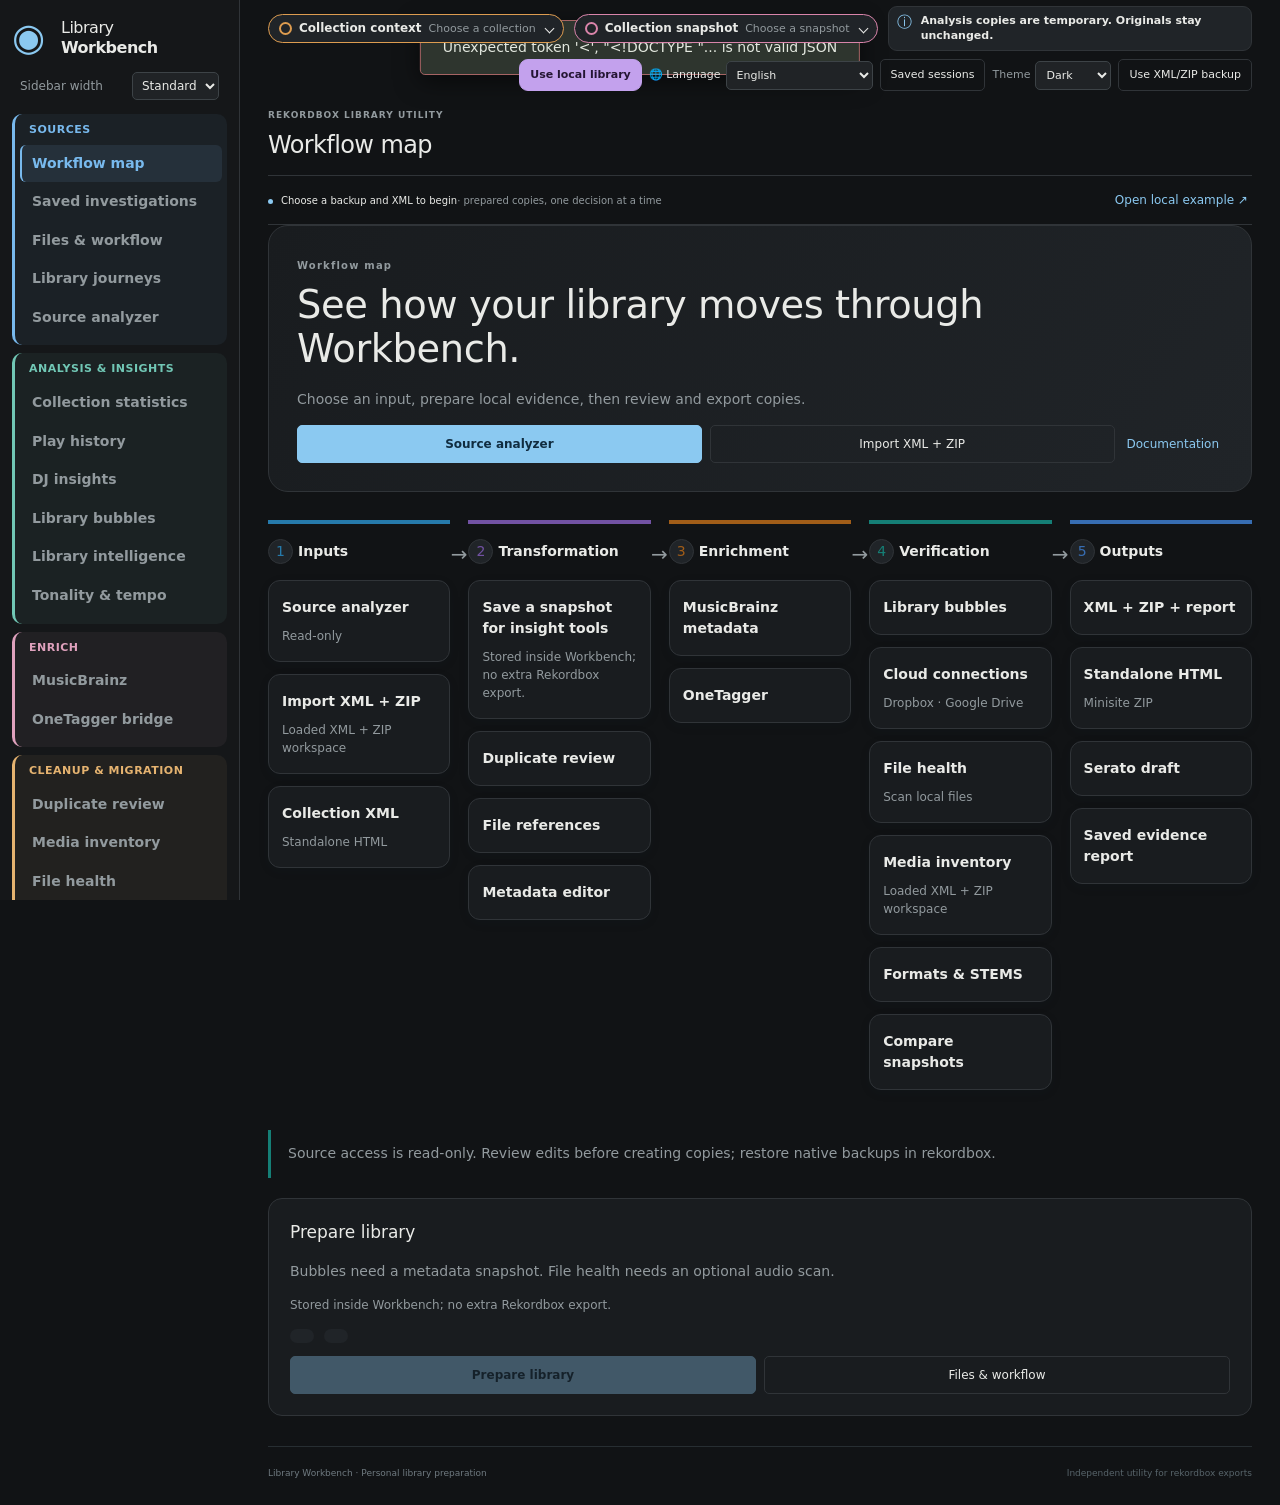
==== static/index.html @ 3f7ec79e "Show measured Dropbox and Google Drive activity in the progress dialog" ====
<!DOCTYPE html>

<html lang="en">
<head>
<meta charset="utf-8"/>
<link rel="stylesheet" href="/static/review-workspace.css"/><meta content="width=device-width,initial-scale=1" name="viewport"/>
<title>Library Workbench · rekordbox preparation</title>
<link href="/static/style.css" rel="stylesheet"/>
<link href="/static/guidance.css" rel="stylesheet"/>
<link href="/static/lab.css" rel="stylesheet"/>
<link href="/static/readability.css" rel="stylesheet"/>
<link href="/static/insights.css" rel="stylesheet"/><link href="/static/track-details.css" rel="stylesheet"/>
<script src="/api/i18n.js"></script><script src="/static/i18n.js"></script><link href="/static/i18n.css" rel="stylesheet"/><link href="/static/workflow-map.css" rel="stylesheet"/><link href="/static/workspace-layout.css" rel="stylesheet"/><link href="/static/review-readability.css" rel="stylesheet"/><link href="/static/journeys.css" rel="stylesheet"/><link href="/static/sharing.css" rel="stylesheet"/><link href="/static/feature-entry.css" rel="stylesheet"/><link href="/static/navigation-colours.css" rel="stylesheet"/><link rel="stylesheet" href="/static/collection-views.css"/><link href="/static/language-layout.css" rel="stylesheet"/><link href="/static/header-information.css" rel="stylesheet"/><link href="/static/result-sorting.css" rel="stylesheet"/><link rel="stylesheet" href="/static/audio-paths.css"/><link href="/static/bubble-navigation.css" rel="stylesheet"/><link href="/static/cloud-file-health.css" rel="stylesheet"/><link href="/static/cloud-analysis.css" rel="stylesheet"/><link href="/static/display-preferences.css" rel="stylesheet"/><link href="/static/collection-navigation.css" rel="stylesheet"/><link href="/static/dropbox.css" rel="stylesheet"/><link href="/static/cloud-setup.css" rel="stylesheet"/><link href="/static/media-inventory.css" rel="stylesheet"/><link href="/static/inline-rating.css" rel="stylesheet"/>
</head>
<body>
<aside class="sidebar">
<a class="brand" href="/"><span class="brand-mark">◉</span><span>Library<br/><strong>Workbench</strong></span></a>
<label class="sidebar-size"><span data-i18n="Sidebar width">Sidebar width</span><select id="sidebar-size" aria-label="Sidebar width" data-i18n-aria="Sidebar width"><option value="compact" data-i18n="Compact">Compact</option><option value="standard" data-i18n="Standard" selected>Standard</option><option value="wide" data-i18n="Wide">Wide</option></select></label>
<nav aria-label="Workspace navigation" data-i18n-aria="Workspace navigation">
<section class="nav-group" data-nav-section="sources"><h2 class="nav-group-title" data-i18n="Sources">Sources</h2>
<button class="nav active" aria-current="page" data-view="start" data-i18n="Workflow map">Workflow map</button><button class="nav" data-view="investigations" data-i18n="Saved investigations">Saved investigations</button>
<button class="nav" data-view="files"><span data-i18n="Files &amp; workflow"> Files &amp; workflow</span></button>
<button class="nav" data-view="journeys" data-i18n="Library journeys">Library journeys</button>
<button class="nav" data-view="analyzer"><span data-i18n="Source analyzer"> Source analyzer</span></button>
</section>
<section class="nav-group" data-nav-section="insights"><h2 class="nav-group-title" data-i18n="Analysis &amp; insights">Analysis &amp; insights</h2>
<button class="nav" data-view="statistics"><span data-i18n="Collection statistics"> Collection statistics</span></button>
<button class="nav" data-view="history"><span data-i18n="Play history"> Play history</span></button>
<button class="nav" data-view="insights"><span data-i18n="DJ insights"> DJ insights</span></button>
<button class="nav" data-view="bubbles"><span data-i18n="Library bubbles"> Library bubbles</span></button>
<button class="nav" data-view="intelligence"><span data-i18n="Library intelligence">Library intelligence</span></button>
<button class="nav" data-view="tonality"><span data-i18n="Tonality &amp; tempo"> Tonality &amp; tempo</span></button>
</section>
<section class="nav-group" data-nav-section="enrich"><h2 class="nav-group-title" data-i18n="Enrich">Enrich</h2><button class="nav" data-view="musicbrainz" data-i18n="MusicBrainz">MusicBrainz</button><button class="nav" data-view="onetagger" data-i18n="OneTagger bridge">OneTagger bridge</button></section>
<section class="nav-group" data-nav-section="cleanup"><h2 class="nav-group-title" data-i18n="Cleanup &amp; migration">Cleanup &amp; migration</h2>
<button class="nav" data-view="review"><span data-i18n="Duplicate review"> Duplicate review</span></button>
<button class="nav" data-view="inventory"><span data-i18n="Media inventory"> Media inventory</span></button>
<button class="nav" data-view="file-health"><span data-i18n="File health">File health</span></button>
<button class="nav" data-view="reference"><span data-i18n="File references"> File references</span></button>
<button class="nav" data-view="storage"><span data-i18n="Cloud &amp; storage"> Cloud &amp; storage</span></button>
<button class="nav" data-view="cloud-connect" data-i18n="Cloud connections">Cloud connections</button>
<button class="nav" data-view="google-drive" data-i18n="Google Drive connector">Google Drive connector</button>
<button class="nav" data-view="dropbox" data-i18n="Dropbox connector">Dropbox connector</button>
<button class="nav" data-view="lab"><span data-i18n="Library lab"> Library lab</span></button>
</section>
<section class="nav-group" data-nav-section="exports"><h2 class="nav-group-title" data-i18n="Exports &amp; help">Exports &amp; help</h2>
<button class="nav" data-view="exports"><span data-i18n="Prepare export"> Prepare export </span><b id="nav-staged">0</b></button>
<button class="nav" data-view="quick"><span data-i18n="Share &amp; offline summary">Share &amp; offline summary</span></button>
<button class="nav" data-view="activity"><span data-i18n="Activity &amp; reports"> Activity &amp; reports</span></button>
<button class="nav" data-view="docs"><span data-i18n="Documentation"> Documentation</span></button>
</section>
</nav>
<div class="sidebar-bottom" data-i18n="{slot0} Running on this computer {slot1} {slot2}"><span class="live-dot"></span> Running on this computer<p data-i18n="Your review files stay in this local workspace.">Your review files stay in this local workspace.</p><div class="version"><span data-i18n="Version">Version</span></div></div>
</aside>
<main>
<div class="workspace-toolbar">
<div id="collection-navigation" class="collection-navigation"><details id="collection-context-toggle"><summary><span data-i18n="Collection context">Collection context</span><span id="collection-context-current" class="context-current"></span></summary><div id="collection-context-content" class="context-dock-panel"><div id="collection-context-fallback"><p data-i18n="Load a workspace or save a source snapshot.">Load a workspace or save a source snapshot.</p><button class="button secondary small" type="button" id="context-open-preparation" data-i18n="Library preparation">Library preparation</button></div></div></details><details id="collection-snapshot-toggle"><summary><span data-i18n="Collection snapshot">Collection snapshot</span><span id="collection-snapshot-current" class="context-current"></span></summary><div id="collection-snapshot-content" class="context-dock-panel"><div id="collection-snapshot-fallback"><p id="collection-snapshot-scope" class="subtle"></p><div class="lab-actions"><button class="button secondary small" type="button" id="context-open-lab" data-i18n="Library lab">Library lab</button><button class="button secondary small" type="button" id="context-prepare-snapshot" data-i18n="Prepare library">Prepare library</button></div></div></div></details></div>
<div class="header-information" id="header-information" role="note"><span class="header-information-icon" aria-hidden="true">ⓘ</span><div class="header-information-text"><span class="header-information-scope" id="header-information-scope" hidden></span><span id="session-cleanup-note" data-i18n="Analysis copies are temporary. Originals stay unchanged.">Analysis copies are temporary. Originals stay unchanged.</span><span id="header-information-context" hidden></span></div><details id="header-information-details" hidden><summary data-i18n-aria="ⓘ Details" data-i18n-title="ⓘ Details" aria-label="ⓘ Details" title="ⓘ Details"><span aria-hidden="true">⋯</span></summary><div id="header-information-expanded"></div></details></div>
<div class="header-actions"><button class="button local-library-action" data-view="analyzer" data-i18n="Use local library">Use local library</button><label class="language-control"><span data-i18n="🌐 Language">🌐 Language </span><select aria-label="Interface language" data-i18n-aria="Interface language" data-i18n-title="Interface language; metadata and paths remain unchanged" id="language" title="Interface language; metadata and paths remain unchanged"><option value="en">English</option><option value="de">Deutsch</option><option value="fr">Français</option><option value="it">Italiano</option><option value="es">Español</option><option value="el">Ελληνικά</option><option value="pl">Polski</option><option value="cs">Čeština</option><option value="ru">Русский</option><option value="ja" lang="ja">日本語</option><option value="ar" lang="ar" dir="rtl">العربية</option><option value="pt-PT" lang="pt-PT">Português (Portugal)</option><option value="pt-BR" lang="pt-BR">Português (Brasil)</option></select></label><button class="button secondary" data-i18n="Saved sessions" id="open-sessions">Saved sessions</button><label class="theme-control"><span data-i18n="Theme">Theme </span><select aria-label="Theme" data-i18n-aria="Theme" id="theme"><option data-i18n="Dark" value="dark">Dark</option><option data-i18n="Light" value="light">Light</option><option data-i18n="System" value="system">System</option></select></label><span class="local-badge" data-i18n="◉ LOCAL WORKSPACE">◉ LOCAL WORKSPACE</span><button class="button secondary" data-i18n="Use XML/ZIP backup" data-open-import="" id="open-import">Use XML/ZIP backup</button></div>
</div>
<header class="topbar"><div class="header-title"><span class="eyebrow" data-i18n="REKORDBOX LIBRARY UTILITY">REKORDBOX LIBRARY UTILITY</span><h1 id="page-title"><span data-i18n="Workflow map">Workflow map</span></h1></div></header>
<aside id="pilot-background" class="background-status" hidden><span id="pilot-background-text" role="status" aria-live="polite"></span><button class="button secondary small" id="pilot-background-open" data-i18n="View results">View results</button><button class="text-button" id="pilot-background-dismiss" data-i18n="Dismiss">Dismiss</button></aside><div id="collection-context"></div>
<div class="dataset-bar"><div><span class="status-light"></span><strong id="dataset-name"><span data-i18n="Choose a backup and XML to begin">Choose a backup and XML to begin</span></strong><span id="dataset-check"><span data-i18n="· prepared copies, one decision at a time"> · prepared copies, one decision at a time</span></span></div><button class="text-button" data-i18n="Open local example ↗" id="load-example">Open local example ↗</button></div>
<section class="view" id="view-start"><div class="workflow-hero"><span class="eyebrow" data-i18n="Workflow map">Workflow map</span><h2  data-i18n="See how your library moves through Workbench.">See how your library moves through Workbench.</h2><p  data-i18n="Choose an input, prepare local evidence, then review and export copies.">Choose an input, prepare local evidence, then review and export copies.</p><div class="action-row"><button type="button" class="button" data-view="analyzer" data-i18n="Source analyzer">Source analyzer</button><button type="button" class="button secondary" data-open-import="" data-i18n="Import XML + ZIP">Import XML + ZIP</button><button type="button" class="text-button" data-help-doc="workflows" data-i18n="Documentation">Documentation</button></div></div><div class="workflow-map" role="group" data-i18n-aria="Workflow map" aria-label="Workflow map"><section class="workflow-column"><h3><span aria-hidden="true">1</span><b  data-i18n="Inputs">Inputs</b></h3><button type="button" class="workflow-node" data-view="analyzer"><strong  data-i18n="Source analyzer">Source analyzer</strong><small  data-i18n="Read-only">Read-only</small></button><button type="button" class="workflow-node" data-open-import=""><strong  data-i18n="Import XML + ZIP">Import XML + ZIP</strong><small  data-i18n="Loaded XML + ZIP workspace">Loaded XML + ZIP workspace</small></button><button type="button" class="workflow-node" data-view="quick"><strong  data-i18n="Collection XML">Collection XML</strong><small  data-i18n="Standalone HTML">Standalone HTML</small></button></section><section class="workflow-column"><h3><span aria-hidden="true">2</span><b  data-i18n="Transformation">Transformation</b></h3><button type="button" class="workflow-node" data-open-preparation=""><strong  data-i18n="Save a snapshot for insight tools">Save a snapshot for insight tools</strong><small  data-i18n="Stored inside Workbench; no extra Rekordbox export.">Stored inside Workbench; no extra Rekordbox export.</small></button><button type="button" class="workflow-node" data-view="review"><strong  data-i18n="Duplicate review">Duplicate review</strong></button><button type="button" class="workflow-node" data-view="reference"><strong  data-i18n="File references">File references</strong></button><button type="button" class="workflow-node" data-open-lab="editor"><strong  data-i18n="Metadata editor">Metadata editor</strong></button></section><section class="workflow-column"><h3><span aria-hidden="true">3</span><b  data-i18n="Enrichment">Enrichment</b></h3><button type="button" class="workflow-node" data-view="musicbrainz"><strong  data-i18n="MusicBrainz metadata">MusicBrainz metadata</strong></button><button type="button" class="workflow-node" data-view="onetagger"><strong  data-i18n="OneTagger">OneTagger</strong></button></section><section class="workflow-column"><h3><span aria-hidden="true">4</span><b  data-i18n="Verification">Verification</b></h3><button type="button" class="workflow-node" data-view="bubbles"><strong  data-i18n="Library bubbles">Library bubbles</strong></button><button type="button" class="workflow-node" data-view="cloud-connect"><strong data-i18n="Cloud connections">Cloud connections</strong><small>Dropbox · Google Drive</small></button><button type="button" class="workflow-node" data-view="file-health"><strong  data-i18n="File health">File health</strong><small  data-i18n="Scan local files">Scan local files</small></button><button type="button" class="workflow-node" data-view="inventory"><strong  data-i18n="Media inventory">Media inventory</strong><small  data-i18n="Loaded XML + ZIP workspace">Loaded XML + ZIP workspace</small></button><button type="button" class="workflow-node" data-open-lab="formats"><strong  data-i18n="Formats &amp; STEMS">Formats &amp; STEMS</strong></button><button type="button" class="workflow-node" data-open-lab="compare"><strong  data-i18n="Compare snapshots">Compare snapshots</strong></button></section><section class="workflow-column"><h3><span aria-hidden="true">5</span><b  data-i18n="Outputs">Outputs</b></h3><button type="button" class="workflow-node" data-view="exports"><strong  data-i18n="XML + ZIP + report">XML + ZIP + report</strong></button><button type="button" class="workflow-node" data-view="quick"><strong  data-i18n="Standalone HTML">Standalone HTML</strong><small  data-i18n="Minisite ZIP">Minisite ZIP</small></button><button type="button" class="workflow-node" data-view="intelligence"><strong  data-i18n="Serato draft">Serato draft</strong></button><button type="button" class="workflow-node" data-view="lab"><strong  data-i18n="Saved evidence report">Saved evidence report</strong></button></section></div><p class="workflow-note" data-i18n="Source access is read-only. Review edits before creating copies; restore native backups in rekordbox.">Source access is read-only. Review edits before creating copies; restore native backups in rekordbox.</p><article class="preparation-card"><h3><span  data-i18n="Prepare library">Prepare library</span></h3><p class="preparation-copy" data-i18n="Bubbles need a metadata snapshot. File health needs an optional audio scan.">Bubbles need a metadata snapshot. File health needs an optional audio scan.</p><p class="subtle" data-i18n="Stored inside Workbench; no extra Rekordbox export.">Stored inside Workbench; no extra Rekordbox export.</p><strong id="preparation-source"></strong><div class="preparation-status"><span id="preparation-metadata"></span><span id="preparation-files"></span></div><div class="action-row"><button class="button" id="preparation-open" type="button" disabled data-i18n="Prepare library">Prepare library</button><button class="button secondary" data-view="files" type="button" data-i18n="Files &amp; workflow">Files &amp; workflow</button></div></article></section>
<section class="view" id="view-files" hidden="">
<p class="preparation-copy" data-i18n="Bubbles need a metadata snapshot. File health needs an optional audio scan.">Bubbles need a metadata snapshot. File health needs an optional audio scan.</p><p><button type="button" class="text-button" data-open-preparation="" data-i18n="Prepare library">Prepare library</button></p><div class="workflow-library-entries"><article class="local-library-entry"><div><h2 data-i18n="Your rekordbox library, on this computer">Your rekordbox library, on this computer</h2><p data-i18n="Explore your tracks, playlists and library health. Start from your library folder; XML and ZIP exports are optional.">Explore your tracks, playlists and library health. Start from your library folder; XML and ZIP exports are optional.</p></div><button class="button local-library-action" data-view="analyzer" data-i18n="Use local library">Use local library</button></article><article class="serato-library-entry"><div><h2 data-i18n="Serato export">Serato export</h2><p data-i18n="Prepare an experimental Serato export from your current library.">Prepare an experimental Serato export from your current library.</p></div><button class="button secondary" type="button" data-open-serato data-i18n="Serato interoperability draft">Serato interoperability draft</button></article></div>
<p><button class="button secondary" data-view="journeys" data-i18n="Choose a guided journey">Choose a guided journey</button></p><div id="journey-panel"></div><div id="featured-tools" class="featured-tools"></div>
<div class="workflow-intro"><span class="eyebrow" data-i18n="REVIEW · CLEAN UP · PREPARE A MIGRATION">REVIEW · CLEAN UP · PREPARE A MIGRATION</span><h2 data-i18n="Review and migration">Review and migration</h2><p data-i18n="Compare backups, review duplicates and references, then prepare migration copies. {slot0}">Compare backups, review duplicates and references, then prepare migration copies. <button class="text-button help-link" data-help-doc="migration" data-i18n="ⓘ Details" type="button">ⓘ Details</button></p><p class="subtle" data-i18n="Include audio, analysis assets and cloud settings in your migration plan. Native format conversion is handled by rekordbox. {slot0}">Include audio, analysis assets and cloud settings in your migration plan. Native format conversion is handled by rekordbox. <button class="text-button help-link" data-help-doc="compatibility" data-i18n="ⓘ Details" type="button">ⓘ Details</button></p></div>
<aside class="backup-notice"><strong data-i18n="Keep a real backup before transforming your library.">Keep a real backup before transforming your library.</strong><p data-i18n="Create a fresh backup with rekordbox {slot0} , keep an untouched copy outside this workspace, and preserve your music files separately if they are excluded. XML alone and the analyzer's database snapshot are not complete native backups. Test restoration in a separate library before replacing your working collection.">Create a fresh backup with rekordbox <b>File → Library → Backup Library</b>, keep an untouched copy outside this workspace, and preserve your music files separately if they are excluded. XML alone and the analyzer's database snapshot are not complete native backups. Test restoration in a separate library before replacing your working collection.</p></aside>
<details class="cloud-banner"><summary><span class="cloud-providers" data-i18n="Dropbox {slot0} Google Drive">Dropbox <i data-i18n="or">or</i> Google Drive</span><strong data-i18n="Using Cloud Library Sync?">Using Cloud Library Sync?</strong><span data-i18n="Read the capture and file-availability procedure">Read the capture and file-availability procedure</span></summary><ol><li data-i18n="Let pending library changes finish synchronizing. Create the ZIP and XML consecutively before making more edits.">Let pending library changes finish synchronizing. Create the ZIP and XML consecutively before making more edits.</li><li data-i18n="For a source-folder snapshot, close rekordbox and pause Cloud Library Sync during capture. Select the folder containing {slot0} ; the Dropbox or Google Drive music folder can be elsewhere.">For a source-folder snapshot, close rekordbox and pause Cloud Library Sync during capture. Select the folder containing <b>master.db</b>; the Dropbox or Google Drive music folder can be elsewhere.</li><li data-i18n="{slot0} can retain the original audio alongside a cloud-managed copy; {slot1} relocates it. A database can still reference the same recording in different ways. Use {slot2} to compare the actual folders."><b data-i18n="Copy">Copy</b> can retain the original audio alongside a cloud-managed copy; <b data-i18n="Move">Move</b> relocates it. A database can still reference the same recording in different ways. Use <button class="text-button" data-i18n="Cloud &amp; storage" data-view="storage">Cloud &amp; storage</button> to compare the actual folders.</li><li data-i18n="Keep cloud-only audio available from your provider. Download it locally before music-file hash verification or playback tests.">Keep cloud-only audio available from your provider. Download it locally before music-file hash verification or playback tests.</li><li data-i18n="Test generated ZIPs in an isolated rekordbox library with synchronization paused. Review the result before deciding how it should rejoin your synced library.">Test generated ZIPs in an isolated rekordbox library with synchronization paused. Review the result before deciding how it should rejoin your synced library.</li></ol><p data-i18n="Cloud connections are optional. File checks do not change provider synchronization settings. {slot0}">Cloud connections are optional. File checks do not change provider synchronization settings. <a data-i18n="Official Cloud Library Sync guide ↗" href="https://cdn.rekordbox.com/files/20251202174725/rekordbox7.2.8_cloud_library_sync_operation_guide_EN.pdf" rel="noreferrer" target="_blank">Official Cloud Library Sync guide ↗</a></p></details>
<aside class="file-preparation-guide"><h2 data-i18n="Create a recent ZIP and XML before you import">Create a recent ZIP and XML before you import</h2><p data-i18n="Keep an untouched copy of both files outside this workspace. Do not change the collection between exports.">Keep an untouched copy of both files outside this workspace. Do not change the collection between exports.</p><div class="workflow-steps"><article><span class="step-number">01 · ZIP</span><h3 data-i18n="Create the library backup">Create the library backup</h3><code class="menu-path">File → Library → Backup Library</code><p data-i18n="When asked to include music, choose No for a smaller analysis backup. Yes is also accepted. Keep your audio backed up separately.">When asked to include music, choose No for a smaller analysis backup. Yes is also accepted. Keep your audio backed up separately.</p></article><article><span class="step-number">02 · XML</span><h3 data-i18n="Export the collection">Export the collection</h3><code class="menu-path">File → Export Collection in xml format</code><p data-i18n="Save the XML immediately after the ZIP, with no library edits in between. Use a folder you can find again.">Save the XML immediately after the ZIP, with no library edits in between. Use a folder you can find again.</p></article><article><span class="step-number">03</span><h3 data-i18n="Load both copies">Load both copies</h3><p data-i18n="Choose Import XML + ZIP here and select both files. Your original files remain unchanged.">Choose Import XML + ZIP here and select both files. Your original files remain unchanged.</p><button class="text-button help-link" data-help-doc="inputs-and-restore" type="button" data-i18n="Step-by-step export and restore guide">Step-by-step export and restore guide</button></article></div><p class="subtle" data-i18n="rekordbox menu names are shown in English; translated labels may differ.">rekordbox menu names are shown in English; translated labels may differ.</p></aside>
<div class="workflow-columns">
<article class="wide-card input-card"><span class="eyebrow" data-i18n="CURRENT INPUT PAIR">CURRENT INPUT PAIR</span><h3 id="workflow-session-title"><span data-i18n="Choose your library files">Choose your library files</span></h3><p id="workflow-summary"><span data-i18n="Select files from any folder, or link files already on this computer to avoid another large copy.">Select files from any folder, or link files already on this computer to avoid another large copy.</span></p><div class="source-files" id="current-inputs"></div><div class="action-row"><button class="button" data-i18n="Import XML + ZIP" data-open-import="">Import XML + ZIP</button><button class="button secondary" data-i18n="Continue review →" disabled="" id="continue-review">Continue review →</button></div><p class="subtle" data-i18n="Music files remain separate when the backup excludes audio. Use Media inventory when you want to verify the actual files.">Music files remain separate when the backup excludes audio. Use Media inventory when you want to verify the actual files.</p></article>
<article class="wide-card location-card"><span class="eyebrow" data-i18n="WHERE YOUR WORK LIVES">WHERE YOUR WORK LIVES</span><h3 data-i18n="Your local workspace">Your local workspace</h3><div class="folder-row"><span data-i18n="Workspace root">Workspace root</span><code id="workspace-root">Loading location…</code><button class="text-button" data-copy-location="workspace-root" data-i18n="Copy path">Copy path</button></div><div class="folder-row"><span data-i18n="Optional input folder">Optional input folder</span><code id="workspace-inputs">—</code><button class="text-button" data-copy-location="workspace-inputs" data-i18n="Copy path">Copy path</button></div><p class="subtle" data-i18n="You may copy a ZIP and XML into the input folder, then choose {slot0} . Any filenames are accepted.">You may copy a ZIP and XML into the input folder, then choose <b data-i18n="Use existing files">Use existing files</b>. Any filenames are accepted.</p><div class="folder-row"><span data-i18n="Generated output folders">Generated output folders</span><code id="workspace-exports">—</code><button class="text-button" data-copy-location="workspace-exports" data-i18n="Copy path">Copy path</button></div><p class="subtle" data-i18n="Each export gets its own folder. Browser downloads are additional copies saved according to your browser settings.">Each export gets its own folder. Browser downloads are additional copies saved according to your browser settings.</p></article>
</div>
<div class="section-heading export-history-heading"><div><h2 data-i18n="Completed exports">Completed exports</h2><p data-i18n="Validated files stay available here after you restart the application.">Validated files stay available here after you restart the application.</p></div></div><div class="export-history" id="workflow-export-history"><p class="subtle" data-i18n="No completed exports yet.">No completed exports yet.</p></div>
</section>
<section class="view" hidden="" id="view-analyzer">
<div class="section-heading"><div><span class="eyebrow" data-i18n="READ-ONLY MODE">READ-ONLY MODE</span><h2 data-i18n="Inspect the source library folder">Inspect the source library folder</h2><p data-i18n="Read library health and file footprint from a private database snapshot. XML and ZIP exports are optional for this mode.">Read library health and file footprint from a private database snapshot. XML and ZIP exports are optional for this mode.</p></div><span class="readonly-badge" data-i18n="Source files stay unchanged">Source files stay unchanged</span></div>
<div class="cloud-source-note"><span class="cloud-providers" data-i18n="Dropbox {slot0} Google Drive">Dropbox <i data-i18n="or">or</i> Google Drive</span><div><strong data-i18n="Cloud library users can choose a different database path.">Cloud library users can choose a different database path.</strong><p data-i18n="Choose the database folder, which may differ from the cloud music folder. Close rekordbox and pause sync before capture. {slot0}">Choose the database folder, which may differ from the cloud music folder. Close rekordbox and pause sync before capture. <button class="text-button help-link" data-help-doc="migration" data-i18n="ⓘ Details" type="button">ⓘ Details</button></p></div></div>
<div class="analyzer-layout"><article class="wide-card"><div class="analyzer-instructions"><span class="step-number">01</span><div><h3 data-i18n="Choose a database folder or collection XML">Choose a database folder or collection XML</h3><p data-i18n="Select {slot0} , a copied legacy {slot1} folder, or a collection XML. Manual paths override suggestions. {slot2}">Select <code>master.db</code>, a copied legacy <code>datafile.edb</code> folder, or a collection XML. Manual paths override suggestions. <button class="text-button help-link" data-help-doc="compatibility" data-i18n="ⓘ Details" type="button">ⓘ Details</button></p></div></div><div id="analyzer-location-guide"></div><button class="text-button" data-i18n="Refresh detected locations" id="refresh-source-locations">Refresh detected locations</button><div class="analyzer-instructions"><span class="step-number">02</span><div><h3 data-i18n="Capture a stable snapshot">Capture a stable snapshot</h3><p data-i18n="Close rekordbox and pause cloud sync. Native analysis uses a temporary database/journal copy; reports and decisions are retained. {slot0}">Close rekordbox and pause cloud sync. Native analysis uses a temporary database/journal copy; reports and decisions are retained. <button class="text-button help-link" data-help-doc="temporary-files" data-i18n="ⓘ Details" type="button">ⓘ Details</button></p></div></div><p class="subtle" data-i18n="Stored inside Workbench; no extra Rekordbox export.">Stored inside Workbench; no extra Rekordbox export.</p><form id="analyzer-form"><label><span data-i18n="Source folder or XML file">Source folder or XML file</span><input autocomplete="off" id="analyzer-path" list="analyzer-sources" placeholder="Full path to a library folder or collection.xml" data-i18n-placeholder="Full path to a library folder or collection.xml" required=""/></label><datalist id="analyzer-sources"></datalist><label><span data-i18n="rekordbox version · optional">rekordbox version · optional</span><input autocomplete="off" id="analyzer-version" placeholder="For example, 7.2.19" data-i18n-placeholder="For example, 7.2.19"/></label><label class="backup-acknowledgement"><input type="checkbox" id="analyzer-recursive"/><span data-i18n="Include subfolders in file inventory (optional)">Include subfolders in file inventory (optional)</span></label><p class="subtle" data-i18n="Source scan: maximum 1,000,000 entries or 120 seconds.">Source scan: maximum 1,000,000 entries or 120 seconds.</p><button class="button" data-i18n="Analyze read-only snapshot" type="submit">Analyze read-only snapshot</button></form><p class="subtle" data-i18n="File inventory reads names and sizes, not audio content. Report folder: {slot0} . {slot1}">File inventory reads names and sizes, not audio content. Report folder: <code id="analyzer-directory">local workspace</code>. <button class="text-button help-link" data-help-doc="discovery-assets-history" data-i18n="ⓘ Details" type="button">ⓘ Details</button></p></article>
<article class="wide-card compatibility-card"><span class="eyebrow" data-i18n="FORMAT &amp; COMPATIBILITY">FORMAT &amp; COMPATIBILITY</span><h3 data-i18n="Recognition is separate from validation">Recognition is separate from validation</h3><p data-i18n="These rows describe supported formats. They are not diagnoses of the selected library. Its actual findings appear in the report.">These rows describe supported formats. They are not diagnoses of the selected library. Its actual findings appear in the report.</p><p data-i18n="The major desktop library conversion happened between v5 and v6. AlphaTheta states that v6 → v7 does not require library conversion.">The major desktop library conversion happened between v5 and v6. AlphaTheta states that v6 → v7 does not require library conversion.</p><div id="compatibility-matrix"></div><p class="subtle" data-i18n="Modern v7 backup data has been checked. Genuine v5/v6 native samples and Windows rekordbox restoration still require validation. {slot0}">Modern v7 backup data has been checked. Genuine v5/v6 native samples and Windows rekordbox restoration still require validation. <button class="text-button help-link" data-help-doc="compatibility" data-i18n="ⓘ Details" type="button">ⓘ Details</button></p><div class="source-links"><a data-i18n="Official shared XML specification · v5/v6/v7 exports ↗" href="https://cdn.rekordbox.com/files/20200410160904/xml_format_list.pdf" rel="noreferrer" target="_blank">Official shared XML specification · v5/v6/v7 exports ↗</a><a data-i18n="Community v6/v7 native database reference ↗" href="https://pyrekordbox.readthedocs.io/en/latest/formats/db6.html" rel="noreferrer" target="_blank">Community v6/v7 native database reference ↗</a><a data-i18n="v5 → v6 conversion documentation ↗" href="https://rekordbox.com/en/support/faq/library-6/#faq-q60001" rel="noreferrer" target="_blank">v5 → v6 conversion documentation ↗</a><a data-i18n="v6 → v7 compatibility documentation ↗" href="https://rekordbox.com/en/support/faq/library-7/#faq-70923" rel="noreferrer" target="_blank">v6 → v7 compatibility documentation ↗</a></div></article></div>
<div class="wide-card" id="analyzer-journal-monitor">
<label class="backup-acknowledgement"><input type="checkbox" id="analyzer-journal-watch"/><span data-i18n="Monitor source journal changes">Monitor source journal changes</span></label>
<p class="subtle" data-i18n="Optional monitoring checks journal activity every 4 seconds and refreshes only from stable, read-only copies. Uncommitted edits are not read.">Optional monitoring checks journal activity every 4 seconds and refreshes only from stable, read-only copies. Uncommitted edits are not read.</p>
<p id="analyzer-journal-state" role="status" class="subtle" data-i18n="Choose a saved source capture to monitor.">Choose a saved source capture to monitor.</p>
</div>
<div hidden="" id="analyzer-result"></div><div class="section-heading export-history-heading"><div><h2 data-i18n="Saved read-only reports">Saved read-only reports</h2><p data-i18n="Reopen a previous capture without reading the source folder again.">Reopen a previous capture without reading the source folder again.</p></div></div><div class="export-history" id="analyzer-history"></div>
</section>
<section class="view" hidden="" id="view-storage">
<div class="section-heading"><div><span class="eyebrow" data-i18n="READ-ONLY FOLDER COMPARISON">READ-ONLY FOLDER COMPARISON</span><h2 data-i18n="Cloud and local copies">Cloud and local copies</h2><p data-i18n="Compare files visible in local, Dropbox and Google Drive folders. Content is read only when you request verification.">Compare files visible in local, Dropbox and Google Drive folders. Content is read only when you request verification.</p></div><span class="readonly-badge" data-i18n="No deletion or relocation">No deletion or relocation</span></div>
<div class="cloud-source-note"><span class="cloud-providers" data-i18n="Copy {slot0} Move {slot1} Unknown">Copy <i>/</i> Move <i>/</i> Unknown</span><div><strong data-i18n="Two database records and two physical files are different findings.">Two database records and two physical files are different findings.</strong><p data-i18n="A database reference is not a physical copy. Folder totals measure visible files, not cloud-account quota. {slot0}">A database reference is not a physical copy. Folder totals measure visible files, not cloud-account quota. <button class="text-button help-link" data-help-doc="migration" data-i18n="ⓘ Details" type="button">ⓘ Details</button></p></div></div>
<p><button class="button secondary" type="button" data-view="cloud-connect" data-i18n="Cloud connections">Cloud connections</button></p><form class="wide-card" id="storage-form"><div class="storage-options"><label><span data-i18n="Your upload-policy hint">Your upload-policy hint</span><select id="storage-policy"><option data-i18n="Unknown / mixed history" value="unknown">Unknown / mixed history</option><option data-i18n="I normally use Copy" value="copy">I normally use Copy</option><option data-i18n="I normally use Move" value="move">I normally use Move</option></select></label><label><span data-i18n="Optional database evidence">Optional database evidence</span><select id="storage-source-report"><option data-i18n="Compare folders without a source report" value="">Compare folders without a source report</option></select></label></div><p class="subtle" data-i18n="Add cloud music and original-file folders. An optional recorded prefix maps old paths to this computer. {slot0}">Add cloud music and original-file folders. An optional recorded prefix maps old paths to this computer. <button class="text-button help-link" data-help-doc="migration" data-i18n="ⓘ Details" type="button">ⓘ Details</button></p><div id="storage-roots"></div><div class="action-row"><button class="button secondary" data-i18n="＋ Add music folder" id="add-storage-root" type="button">＋ Add music folder</button><button class="button" data-i18n="Compare media folders" type="submit">Compare media folders</button></div><div id="storage-suggestions"></div></form>
<div hidden="" id="storage-result"></div><div class="section-heading export-history-heading"><div><h2 data-i18n="Saved storage comparisons">Saved storage comparisons</h2><p data-i18n="Reopen a scan or download its report. Scan again when files or cloud availability change.">Reopen a scan or download its report. Scan again when files or cloud availability change.</p></div></div><div class="export-history" id="storage-history"></div>
</section>
<section class="metrics" hidden="" id="collection-metrics">
<article><span data-i18n="TRACKS IN BACKUP">TRACKS IN BACKUP</span><strong id="metric-tracks">—</strong><small id="metric-xml"><span data-i18n="Pair a library ZIP and XML">Pair a library ZIP and XML</span></small></article>
<article class="metric-duplicates"><span data-i18n="POSSIBLE DUPLICATE PAIRS">POSSIBLE DUPLICATE PAIRS</span><strong id="metric-pairs">—</strong><small data-i18n="Candidate comparisons · tracks can appear in several pairs">Candidate comparisons · tracks can appear in several pairs</small></article>
<article><span data-i18n="READY PAIRS">READY PAIRS</span><strong id="metric-ready">—</strong><small data-i18n="Pairs may share the same track">Pairs may share the same track</small></article>
<article><span data-i18n="PAIRS WITH AUTO CUE DIFFERENCES">PAIRS WITH AUTO CUE DIFFERENCES</span><strong id="metric-auto">—</strong><small data-i18n="A keeper policy can resolve these">A keeper policy can resolve these</small></article>
<article class="metric-accent"><span data-i18n="STAGED MERGES">STAGED MERGES</span><strong id="metric-staged">0</strong><small data-i18n="Saved here until you export">Saved here until you export</small></article>
</section>
<section class="view" hidden="" id="view-review">
<div class="section-heading"><div><h2><span data-i18n="Duplicate review">Duplicate review </span><span class="subtle" id="pair-count"></span></h2><p data-i18n="Match the recording. Preserve the preparation.">Match the recording. Preserve the preparation.</p></div><div class="policy-control"><label data-i18n="After cues, prefer" for="policy">After cues, prefer</label><select id="policy"><option data-i18n="Newest added" value="newest">Newest added</option><option data-i18n="Last played" value="last_played">Last played</option><option data-i18n="Highest play count" value="play_count">Highest play count</option></select></div></div>
<p class="subtle" id="review-scope"><span data-i18n="All track lengths · change the range in Collection statistics">All track lengths · change the range in Collection statistics</span></p><div class="rule-note"><span>✦</span><div data-i18n="{slot0} A sibling with cues beyond automatic labels takes priority. Dates and usage break ties. {slot1}"><strong data-i18n="Cues guide the keeper.">Cues guide the keeper.</strong> A sibling with cues beyond automatic labels takes priority. Dates and usage break ties. <span class="subtle" data-i18n="Cue origin is inferred from saved labels.">Cue origin is inferred from saved labels.</span></div></div>
<details class="evidence-panel"><summary data-i18n="Metadata and media filters">Metadata and media filters</summary><div class="advanced-filters">
<label><span data-i18n="Album">Album</span><input id="filter-album" placeholder="Contains" data-i18n-placeholder="Contains"/></label><label><span data-i18n="Artist / author">Artist / author</span><input id="filter-artist" placeholder="Contains" data-i18n-placeholder="Contains"/></label>
<label><span data-i18n="Genre">Genre</span><input id="filter-genre" placeholder="Contains" data-i18n-placeholder="Contains"/></label><label><span data-i18n="Record label">Record label</span><input id="filter-label" placeholder="Contains" data-i18n-placeholder="Contains"/></label>
<label><span data-i18n="Format">Format</span><select id="filter-format"><option data-i18n="Any" value="">Any</option><option>mp3</option><option>flac</option><option>wav</option><option>aiff</option><option>m4a</option></select></label>
<label><span data-i18n="BPM minimum">BPM minimum</span><input id="filter-bpm_min" min="0" placeholder="Any" data-i18n-placeholder="Any" type="number"/></label><label><span data-i18n="BPM maximum">BPM maximum</span><input id="filter-bpm_max" min="0" placeholder="Any" data-i18n-placeholder="Any" type="number"/></label>
<label><span data-i18n="Bitrate minimum · kbps">Bitrate minimum · kbps</span><input id="filter-bitrate_min" min="0" placeholder="Any" data-i18n-placeholder="Any" type="number"/></label>
<label><span data-i18n="Playlist">Playlist</span><select id="filter-playlist"><option data-i18n="Any playlist" value="">Any playlist</option></select></label>
<label><span data-i18n="Media availability">Media availability</span><select id="filter-availability"><option data-i18n="Any" value="">Any</option><option data-i18n="Found in scanned roots" value="found">Found in scanned roots</option><option data-i18n="Several file candidates" value="ambiguous">Several file candidates</option><option data-i18n="Not found in scanned roots" value="not_found">Not found in scanned roots</option><option data-i18n="Cloud placeholder" value="cloud_only">Cloud placeholder</option><option data-i18n="Unverified" value="unverified">Unverified</option></select></label>
</div><div class="evidence-foot"><span data-i18n="These filters apply to the suggested keeper and constrain batch actions.">These filters apply to the suggested keeper and constrain batch actions.</span><button class="text-button" data-i18n="Apply metadata filters" id="apply-metadata">Apply metadata filters</button></div></details>
<details class="evidence-panel" open=""><summary><span data-i18n="Evidence criteria">Evidence criteria </span><span class="subtle" data-i18n="All checked criteria must agree">All checked criteria must agree</span></summary><div id="evidence-filters"></div><div class="evidence-foot"><span data-i18n="Counts show indicators within the current source, length, cue-type and search scope. Scan your music folders to establish file availability.">Counts show indicators within the current source, length, cue-type and search scope. Scan your music folders to establish file availability.</span><button class="text-button" data-i18n="Clear evidence filters" id="clear-evidence">Clear evidence filters</button></div></details>
<div class="workload" id="workload"><span data-i18n="Load a pair of exports to measure the review workload.">Load a pair of exports to measure the review workload.</span></div>
<div class="review-layout review-workspace">
<section class="list-panel review-candidates">
<div class="filter-bar"><div class="tabs"><button class="tab active" data-filter="all" data-i18n="All">All</button><button class="tab" data-filter="ready" data-i18n="Ready">Ready</button><button class="tab" data-filter="auto" data-i18n="Auto cues">Auto cues</button><button class="tab" data-filter="review" data-i18n="Review">Review</button><button class="tab" data-filter="staged" data-i18n="Staged">Staged</button></div><label class="search"><span>⌕</span><input aria-label="Search candidate pairs" data-i18n-aria="Search candidate pairs" id="search" placeholder="Find a track or artist" data-i18n-placeholder="Find a track or artist"/></label><select aria-label="Bulk cue selector" data-i18n-aria="Bulk cue selector" id="feature-filter"><option data-i18n="All cue types" value="all">All cue types</option><option data-i18n="Only auto cues" value="only_auto">Only auto cues</option><option data-i18n="Half-automated cues" value="mixed">Half-automated cues</option><option data-i18n="Full manual cues" value="full_manual">Full manual cues</option><option data-i18n="Starred songs" value="rated">Starred songs</option><option data-i18n="No cues · zero plays" value="unplayed">No cues · zero plays</option></select></div>
<div class="view-controls"><label><span data-i18n="Review as">Review as </span><select id="review-mode"><option data-i18n="Pairs" value="pairs">Pairs</option><option data-i18n="Recording groups" value="groups">Recording groups</option></select></label><label><span data-i18n="Saved view">Saved view </span><select id="saved-filter"><option data-i18n="Choose a preset" value="">Choose a preset</option></select></label><button class="text-button" data-i18n="Save these filters" id="save-filter">Save these filters</button></div><div class="list-columns"><span data-i18n="RECORDING / ARTIST">RECORDING / ARTIST</span><span data-i18n="CUE EVIDENCE">CUE EVIDENCE</span><span data-i18n="STATUS">STATUS</span></div>
<div class="pair-list" id="pair-list"><div class="empty-state"><span>◫</span><h3 data-i18n="Your collection, in focus.">Your collection, in focus.</h3><p data-i18n="Load matching ZIP and XML files to compare tracks, cues and saved usage.">Load matching ZIP and XML files to compare tracks, cues and saved usage.</p><button class="button" data-i18n="Explore the local example" id="empty-example">Explore the local example</button></div></div>
<div class="pagination"><span id="page-range"><span data-i18n="No library loaded">No library loaded</span></span><div><button aria-label="Previous page" class="icon-button" data-i18n-aria="Previous page" id="prev">←</button><button aria-label="Next page" class="icon-button" data-i18n-aria="Next page" id="next">→</button></div></div>
<div class="batch-bar"><span data-i18n="Make the clear decisions together.">Make the clear decisions together.</span><button class="button secondary small" data-i18n="Stage ready pairs" id="bulk-ready">Stage ready pairs</button><button class="button secondary small" data-i18n="Resolve auto cues" id="bulk-auto">Resolve auto cues</button><button class="text-button" data-i18n="Undo batch" id="undo-batch">Undo batch</button></div>
</section>
<section class="detail-panel" id="detail-panel"><div class="detail-empty"><span>↖</span><h3 data-i18n="Select a pair">Select a pair</h3><p data-i18n="Compare cues, paths and usage before choosing the keeper.">Compare cues, paths and usage before choosing the keeper.</p></div></section>
</div>
</section>
<section class="view" hidden="" id="view-statistics">
<div class="section-heading"><div><h2 data-i18n="What is in this collection?">What is in this collection?</h2><p data-i18n="Counters update together for the track lengths and source you select.">Counters update together for the track lengths and source you select.</p></div></div>
<div class="wide-card stats-controls"><label><span data-i18n="Source">Source</span><select id="stats-cohort"><option data-i18n="All backup tracks" value="all">All backup tracks</option><option data-i18n="Tracks in XML" value="xml">Tracks in XML</option></select></label>
<label><span data-i18n="Minimum minutes">Minimum minutes</span><input id="stats-min" min="0" step="0.1" type="number" value="0"/></label>
<label><span data-i18n="Maximum minutes">Maximum minutes</span><input id="stats-max" min="0" placeholder="Unlimited" data-i18n-placeholder="Unlimited" step="0.1" type="number"/></label>
<label><span data-i18n="Quick range">Quick range</span><select id="stats-preset"><option data-i18n="All lengths" value="all">All lengths</option><option data-i18n="1–15 minutes" value="music">1–15 minutes</option><option data-i18n="30+ minutes" value="sets">30+ minutes</option><option data-i18n="Up to 1 minute" value="samples">Up to 1 minute</option></select></label>
<button class="button" data-i18n="Update counters" id="stats-apply">Update counters</button>
</div>
<div id="stats-display-preferences" class="statistics-chart-heading"></div><p id="stats-omitted" class="chart-exclusion-note" role="status"></p><div class="stats-cards" id="stats-cards"></div>
<aside class="callout" data-i18n="STEMS readiness is unknown. Use Analysis asset audit for extension sizes, RBSC data and STEMS path candidates. {slot0}">STEMS readiness is unknown. Use Analysis asset audit for extension sizes, RBSC data and STEMS path candidates. <button class="text-button help-link" data-help-doc="discovery-assets-history" data-i18n="ⓘ Details" type="button">ⓘ Details</button></aside><div class="statistics-chart-grid"><article class="wide-card"><h3 data-i18n="Added to the library by year">Added to the library by year</h3><div id="added-histogram" class="statistics-histogram"></div></article><article class="wide-card"><h3 data-i18n="Track length distribution">Track length distribution</h3><div id="length-histogram" class="statistics-histogram"></div><p class="subtle" data-i18n="Manual categories mean cues without the saved labels CUE(Auto) or 1.1Bars. A zero saved play count can include incomplete history.">Manual categories mean cues without the saved labels CUE(Auto) or 1.1Bars. A zero saved play count can include incomplete history.</p></article><article class="wide-card"><h3 data-i18n="Release year distribution">Release year distribution</h3><div id="release-histogram" class="statistics-histogram"></div></article><article class="wide-card"><h3 data-i18n="Genre distribution">Genre distribution</h3><div id="genre-histogram" class="statistics-histogram"></div></article></div>
</section>
<section class="view" hidden="" id="view-insights">
<div class="section-heading"><div><span class="eyebrow" data-i18n="ROTATION · REDISCOVERY · YOUR NEXT SET">ROTATION · REDISCOVERY · YOUR NEXT SET</span><h2 data-i18n="Find a new angle on your collection.">Find a new angle on your collection.</h2><p data-i18n="Explore recorded habits, surface preparation opportunities and let unfamiliar corners have a turn.">Explore recorded habits, surface preparation opportunities and let unfamiliar corners have a turn.</p></div><span class="readonly-badge" data-i18n="Local, read-only insights">Local, read-only insights</span></div>
<div class="wide-card insight-sourcebar"><label><span data-i18n="Collection snapshot">Collection snapshot</span><select aria-label="DJ insights snapshot" data-i18n-aria="DJ insights snapshot" id="dj-snapshot"></select></label><button class="button secondary" data-i18n="Capture loaded library" data-insight-capture="dj">Capture loaded library</button><button class="text-button" data-i18n="Save a source snapshot in Library lab →" data-view="lab">Save a source snapshot in Library lab →</button><p class="subtle" id="dj-snapshot-note"></p></div>
<div aria-label="Quick insight views" class="insight-presets" data-i18n-aria="Quick insight views" role="group"><button data-dj-preset="most" data-i18n="↗ In heavy rotation">↗ In heavy rotation</button><button data-dj-preset="gems" data-i18n="◇ Underplayed favourites">◇ Underplayed favourites</button><button data-dj-preset="ready" data-i18n="✓ Prepared &amp; waiting">✓ Prepared &amp; waiting</button><button data-dj-preset="random" data-i18n="✦ Surprise me">✦ Surprise me</button><button data-dj-preset="missing_mix" data-i18n="Missing BPM or key">Missing BPM or key</button><button data-dj-preset="played_unprepared" data-i18n="Played but unprepared">Played but unprepared</button><button data-dj-preset="favourites_prepare" data-i18n="Favourites needing cues">Favourites needing cues</button><button data-dj-preset="long_tracks" data-i18n="Long tracks / mixes">Long tracks / mixes</button></div><div id="dj-quality-quick"></div><p class="subtle" data-i18n="Zero flags describe saved metadata, not a verified empty audio file. Unknown values are separate.">Zero flags describe saved metadata, not a verified empty audio file. Unknown values are separate.</p>
<div class="wide-card insight-filters" id="dj-filters"></div>
<p class="insight-evidence" id="dj-evidence" role="status"></p><div class="insight-cards" id="dj-summary"></div><div class="insight-tempo-line" id="dj-tempo-stats"></div>
<div class="insights-columns"><article class="wide-card"><div class="section-heading"><div><span class="eyebrow" data-i18n="TRACKS TO CONSIDER">TRACKS TO CONSIDER</span><h3 id="dj-result-title"><span data-i18n="Choose a collection snapshot">Choose a collection snapshot</span></h3></div><a class="button secondary small" data-i18n="Download this view CSV ↓" hidden="" id="dj-csv">Download this view CSV ↓</a></div><p class="subtle" id="dj-result-note"></p><div class="insight-table" id="dj-tracks"><p data-i18n="Select a retained snapshot or capture the loaded XML/ZIP workspace. Temporary input cleanup does not remove snapshots. {slot0}">Select a retained snapshot or capture the loaded XML/ZIP workspace. Temporary input cleanup does not remove snapshots. <button class="text-button help-link" data-help-doc="dj-insights" data-i18n="ⓘ Details" type="button">ⓘ Details</button></p></div><div class="lab-actions"><button class="button secondary small" data-i18n="Previous" disabled="" id="dj-prev">Previous</button><span id="dj-count"></span><button class="button secondary small" data-i18n="Next" disabled="" id="dj-next">Next</button></div><div class="insight-save-row"><button class="button secondary" data-i18n="Keep an insight report" disabled="" id="dj-save-report">Keep an insight report</button><span class="subtle" data-i18n="Retains counts, filters and up to 200 ranked tracks locally." id="dj-saved-report">Retains counts, filters and up to 200 ranked tracks locally.</span></div></article>
<aside class="wide-card genre-balance"><span class="eyebrow" data-i18n="COLLECTION VS ROTATION">COLLECTION VS ROTATION</span><h3 data-i18n="Where do your plays go?">Where do your plays go?</h3><label><span data-i18n="Show genre families by">Show genre families by</span><select id="dj-balance-order"><option data-i18n="Most recorded plays" value="plays">Most recorded plays</option><option data-i18n="Room to explore" value="gap">Room to explore</option><option data-i18n="Collection size" value="collection">Collection size</option></select></label><div class="balance-legend"><span data-i18n="{slot0} Known-count entries"><i class="balance-library"></i> Known-count entries</span><span data-i18n="{slot0} Recorded plays"><i class="balance-plays"></i> Recorded plays</span></div><div id="dj-balance"></div><p class="subtle" data-i18n="Compare genre shares by entries and recorded usage. Unknown counters are excluded. These figures do not measure taste. {slot0}">Compare genre shares by entries and recorded usage. Unknown counters are excluded. These figures do not measure taste. <button class="text-button help-link" data-help-doc="dj-insights" data-i18n="ⓘ Details" type="button">ⓘ Details</button></p><button class="button secondary" data-i18n="Explore the bubble map →" data-view="bubbles">Explore the bubble map →</button></aside></div>
<aside class="insight-footnote" data-i18n="Personal stars remain yours. Zero usage can reflect reset counters or limited captured histories. Manual cue origin is inferred from labels. These views count library entries, including duplicates; they do not identify unique recordings or verify audio-file presence.">Personal stars remain yours. Zero usage can reflect reset counters or limited captured histories. Manual cue origin is inferred from labels. These views count library entries, including duplicates; they do not identify unique recordings or verify audio-file presence.</aside>
</section>
<section class="view" hidden="" id="view-bubbles">
<div class="section-heading"><div><span class="eyebrow" data-i18n="A MAP OF THE MUSIC YOU KEEP">A MAP OF THE MUSIC YOU KEEP</span><h2 data-i18n="Follow a bubble. Find a new corner.">Follow a bubble. Find a new corner.</h2><p data-i18n="Click a category to drill down. Change the grouping and area metric at any level. {slot0}">Click a category to drill down. Change the grouping and area metric at any level. <button class="text-button help-link" data-help-doc="dj-insights" data-i18n="ⓘ Details" type="button">ⓘ Details</button></p></div><span class="readonly-badge" data-i18n="Tags and recorded evidence">Tags and recorded evidence</span></div>
<div class="wide-card insight-sourcebar"><label><span data-i18n="Collection snapshot">Collection snapshot</span><select aria-label="Bubble explorer snapshot" data-i18n-aria="Bubble explorer snapshot" id="bubble-snapshot"></select></label><button class="button secondary" data-i18n="Capture loaded library" data-insight-capture="bubble">Capture loaded library</button><button class="text-button" data-i18n="Save a source snapshot in Library lab →" data-view="lab">Save a source snapshot in Library lab →</button><p class="subtle" id="bubble-snapshot-note"></p></div>
<div class="wide-card bubble-workspace"><p class="insight-evidence" id="bubble-evidence" role="status"></p><div class="insight-cards compact" id="bubble-summary"></div>
<div class="bubble-controls"><details class="wide-card insight-filter-shell"><summary data-i18n="Filter collection · genre, tonality, colour, usage, BPM and length">Filter collection · genre, tonality, colour, usage, BPM and length</summary><div class="insight-filters" id="bubble-filters"></div></details>
<div class="bubble-toolbar"><button class="button secondary" data-i18n="◉ Colour cloud" id="bubble-colour-cloud">◉ Colour cloud</button><label><span data-i18n="Split this branch by">Split this branch by</span><select id="bubble-dimension"></select></label><label><span data-i18n="Circle area represents">Circle area represents</span><select id="bubble-metric"><option data-i18n="Track count" value="tracks">Track count</option><option data-i18n="Recorded usage · selected evidence" value="plays">Recorded usage · selected evidence</option><option data-i18n="Full track duration" value="duration">Full track duration</option></select></label><label><span data-i18n="Color represents">Color represents</span><select id="bubble-color"><option data-i18n="Category" value="group">Category</option><option data-i18n="Manual-cue coverage" value="preparation">Manual-cue coverage</option><option data-i18n="Mean personal stars · rated tracks" value="rating">Mean personal stars · rated tracks</option><option data-i18n="Saved track colour" value="saved">Saved track colour</option></select></label><button class="button secondary small" data-i18n="Expand map" id="bubble-expand">Expand map</button><button class="button secondary small" data-i18n="Back to collection" id="bubble-reset">Back to collection</button><button class="button secondary small" data-i18n="Save visible map SVG ↓" disabled="" id="bubble-svg">Save visible map SVG ↓</button></div>
<nav aria-label="Bubble drill-down path" class="bubble-breadcrumbs" data-i18n-aria="Bubble drill-down path" id="bubble-breadcrumbs"></nav></div>
<div class="bubble-selection" role="region" aria-labelledby="bubble-group-title" id="bubble-selected"><p data-i18n="Hover or focus a category to inspect its recorded tags and evidence.">Hover or focus a category to inspect its recorded tags and evidence.</p></div>
<div class="bubble-layout"><figure class="bubble-figure"><div id="bubble-empty" class="bubble-empty"><h3 data-i18n="No analysis snapshot selected">No analysis snapshot selected</h3><p data-i18n="Use the loaded XML/ZIP library, or choose a saved analysis snapshot.">Use the loaded XML/ZIP library, or choose a saved analysis snapshot.</p><div class="action-row"><button class="button" data-insight-capture="bubble" data-i18n="Capture loaded library">Capture loaded library</button><button class="button secondary" id="bubble-choose-source" data-i18n="Choose a collection snapshot">Choose a collection snapshot</button></div></div><svg aria-label="Interactive collection bubbles" data-i18n-aria="Interactive collection bubbles" id="library-bubbles" role="group" viewBox="0 0 940 680"><title>Choose a collection snapshot to draw the map</title></svg><figcaption id="bubble-map-note"><span data-i18n="Circle areas encode quantities. Click a bubble or use the category list; keyboard users can activate categories with Enter or Space.">Circle areas encode quantities. Click a bubble or use the category list; keyboard users can activate categories with Enter or Space.</span></figcaption><div class="subtle" id="bubble-color-note"></div></figure><aside class="bubble-category-panel"><h3 id="bubble-group-title"><span data-i18n="Categories">Categories</span></h3><p class="subtle" id="bubble-group-count"></p><div class="bubble-group-list" id="bubble-groups"></div><div class="lab-actions"><button class="button secondary small" data-i18n="Previous groups" disabled="" id="bubble-groups-prev">Previous groups</button><button class="button secondary small" data-i18n="Next groups" disabled="" id="bubble-groups-next">Next groups</button></div></aside></div>
</div>
<details class="wide-card" hidden="" id="bubble-colour-meanings"><summary data-i18n="Your colour meanings · optional local legend">Your colour meanings · optional local legend</summary><p data-i18n="Optional colour meanings are local preferences. Saved rekordbox colour labels remain unchanged. {slot0}">Optional colour meanings are local preferences. Saved rekordbox colour labels remain unchanged. <button class="text-button help-link" data-help-doc="dj-insights" data-i18n="ⓘ Details" type="button">ⓘ Details</button></p><form id="colour-meanings-form"><div class="insight-extra-grid" id="colour-meanings-fields"></div><button class="button secondary" data-i18n="Save local legend" type="submit">Save local legend</button><span class="subtle" id="colour-meanings-state"></span></form><p class="subtle" data-i18n="Track colours are separate from cue colours. Inferred RGB, unassigned colours and uncaptured values are identified. {slot0}">Track colours are separate from cue colours. Inferred RGB, unassigned colours and uncaptured values are identified. <button class="text-button help-link" data-help-doc="dj-insights" data-i18n="ⓘ Details" type="button">ⓘ Details</button></p></details>
<article class="wide-card" hidden="" id="bubble-track-detail"></article>
<article class="wide-card"><div class="section-heading"><div><span class="eyebrow" data-i18n="INSIDE THE CURRENT BRANCH">INSIDE THE CURRENT BRANCH</span><h3 data-i18n="Tracks behind the bubbles">Tracks behind the bubbles</h3></div><a class="button secondary small" data-i18n="Download branch CSV ↓" hidden="" id="bubble-csv">Download branch CSV ↓</a></div><div class="insight-table" id="bubble-tracks"></div><div class="lab-actions"><button class="button secondary small" data-i18n="Previous tracks" disabled="" id="bubble-tracks-prev">Previous tracks</button><span id="bubble-track-count"></span><button class="button secondary small" data-i18n="Next tracks" disabled="" id="bubble-tracks-next">Next tracks</button></div></article>
<details class="wide-card genre-rules"><summary data-i18n="How genre families are inferred">How genre families are inferred</summary><p data-i18n="Genre families use explicit tag aliases. Mixed, unmapped and unknown tags remain visible. Grouping does not edit tags. {slot0}">Genre families use explicit tag aliases. Mixed, unmapped and unknown tags remain visible. Grouping does not edit tags. <button class="text-button help-link" data-help-doc="dj-insights" data-i18n="ⓘ Details" type="button">ⓘ Details</button></p><div id="bubble-genre-rules"></div></details>
</section>
<section class="view" hidden="" id="view-tonality">
<div class="section-heading"><div><span class="eyebrow" data-i18n="SAVED KEYS · TEMPO · PREPARATION">SAVED KEYS · TEMPO · PREPARATION</span><h2 data-i18n="Know the keys and pace of your collection.">Know the keys and pace of your collection.</h2><p data-i18n="Inspect saved tonalities, compare BPM distributions and find tracks by key without analyzing or modifying audio.">Inspect saved tonalities, compare BPM distributions and find tracks by key without analyzing or modifying audio.</p></div><span class="readonly-badge" data-i18n="Captured tags only">Captured tags only</span></div>
<div class="wide-card insight-sourcebar"><label><span data-i18n="Collection snapshot">Collection snapshot</span><select aria-label="Tonality snapshot" data-i18n-aria="Tonality snapshot" id="tonal-snapshot"></select></label><button class="button secondary" data-i18n="Capture loaded library" data-insight-capture="tonal">Capture loaded library</button><button class="text-button" data-i18n="Save a source snapshot in Library lab →" data-view="lab">Save a source snapshot in Library lab →</button><p class="subtle" id="tonal-snapshot-note"></p></div>
<details class="wide-card insight-filter-shell"><summary data-i18n="Filter keys and tempo · genre, colour, usage and preparation">Filter keys and tempo · genre, colour, usage and preparation</summary><div class="insight-filters" id="tonal-filters"></div></details><p class="insight-evidence" id="tonal-evidence" role="status"></p><div class="insight-cards" id="tonal-summary"></div><div class="insight-tempo-line" id="tonal-tempo-stats"></div>
<div class="workflow-columns"><article class="wide-card"><h3 data-i18n="BPM distribution">BPM distribution</h3><p class="subtle" data-i18n="Click a band to inspect it. Unknown BPM stays outside the histogram and remains in the counters.">Click a band to inspect it. Unknown BPM stays outside the histogram and remains in the counters.</p><div id="tonal-histogram"></div></article><article class="wide-card"><h3 data-i18n="Tonality coverage">Tonality coverage</h3><p class="subtle" id="tonal-note"><span data-i18n="Saved notations stay separate. This is a metadata view, not a key detector or a promise of harmonic compatibility.">Saved notations stay separate. This is a metadata view, not a key detector or a promise of harmonic compatibility.</span></p><div class="insight-table" id="tonal-keys"></div></article></div>
<article class="wide-card"><div class="section-heading"><h3 data-i18n="Tracks in this key and tempo scope">Tracks in this key and tempo scope</h3><a class="button secondary small" data-i18n="Download tracks CSV ↓" hidden="" id="tonal-csv">Download tracks CSV ↓</a></div><div class="insight-table" id="tonal-tracks"></div><div class="lab-actions"><button class="button secondary small" data-i18n="Previous" disabled="" id="tonal-prev">Previous</button><span id="tonal-count"></span><button class="button secondary small" data-i18n="Next" disabled="" id="tonal-next">Next</button></div></article>
</section>
<section class="view" hidden="" id="view-history">
<div class="section-heading"><div><span class="eyebrow" data-i18n="SAVED SESSIONS · RECORDED TRACK ORDER">SAVED SESSIONS · RECORDED TRACK ORDER</span><h2 data-i18n="Revisit your play history.">Revisit your play history.</h2><p data-i18n="Browse the History tab captured in a native backup or source-folder snapshot, without running rekordbox.">Browse the History tab captured in a native backup or source-folder snapshot, without running rekordbox.</p></div><span class="readonly-badge" data-i18n="Read-only saved metadata">Read-only saved metadata</span></div>
<aside class="callout" data-i18n="Session history requires a native ZIP or modern database. Standard collection XML contains no native History tab. {slot0}">Session history requires a native ZIP or modern database. Standard collection XML contains no native History tab. <button class="text-button help-link" data-help-doc="discovery-assets-history" data-i18n="ⓘ Details" type="button">ⓘ Details</button></aside>
<article class="wide-card"><div class="lab-controls"><label><span data-i18n="Capture from">Capture from</span><select id="history-source"></select></label><label><span data-i18n="Snapshot label">Snapshot label</span><input id="history-label" maxlength="160" placeholder="Before computer migration" data-i18n-placeholder="Before computer migration"/></label><button class="button" data-i18n="Save history snapshot" id="history-capture">Save history snapshot</button></div><label><span data-i18n="Saved snapshot">Saved snapshot</span><select id="history-snapshot"></select></label><p class="subtle" data-i18n="History snapshots survive cleanup and stay private. Recapture older snapshots if history data is unavailable. {slot0}">History snapshots survive cleanup and stay private. Recapture older snapshots if history data is unavailable. <button class="text-button help-link" data-help-doc="discovery-assets-history" data-i18n="ⓘ Details" type="button">ⓘ Details</button></p></article>
<article class="wide-card"><div class="lab-actions"><select aria-label="Session year" data-i18n-aria="Session year" id="history-year"><option data-i18n="All session years" value="">All session years</option></select><input aria-label="Find history" data-i18n-aria="Find history" id="history-search" placeholder="Search recorded session names or dates" data-i18n-placeholder="Search recorded session names or dates"/><button class="button secondary" data-i18n="Filter sessions" id="history-find">Filter sessions</button></div><p id="history-status" role="status"></p><div id="history-summary"></div><div class="lab-table" id="history-list"></div><div class="lab-actions"><button class="button secondary" data-i18n="Previous" id="history-prev">Previous</button><span id="history-count"></span><button class="button secondary" data-i18n="Next" id="history-next">Next</button></div></article>
<article class="wide-card" hidden="" id="history-session"><div class="section-heading"><h3 id="history-session-title"></h3><a class="button secondary" data-i18n="Download session JSON ↓" id="history-download">Download session JSON ↓</a></div><p id="history-session-note"></p><div class="lab-actions"><input aria-label="Search session tracks" data-i18n-aria="Search session tracks" id="history-track-search" placeholder="Find a track within this history" data-i18n-placeholder="Find a track within this history"/><button class="button secondary" data-i18n="Find tracks" id="history-track-find">Find tracks</button></div><div class="lab-table" id="history-tracks"></div><div class="lab-actions"><button class="button secondary" data-i18n="Previous" id="history-tracks-prev">Previous</button><span id="history-track-count"></span><button class="button secondary" data-i18n="Next" id="history-tracks-next">Next</button></div></article>
<article class="wide-card"><h3 data-i18n="Collection additions by year">Collection additions by year</h3><div id="history-added"></div></article>
</section>
<section class="view" hidden="" id="view-inventory"><div class="section-heading"><div><h2 data-i18n="Connect the collection to real files">Connect the collection to real files</h2><p data-i18n="Read tags and duration to search for renamed files.">Read tags and duration to search for renamed files.</p></div></div>
<article class="wide-card inventory-scope"><h3  data-i18n="Loaded XML + ZIP workspace">Loaded XML + ZIP workspace</h3><strong id="inventory-library"></strong><p id="inventory-context-note"></p><details class="inventory-scope-help"><summary data-i18n="Which library is checked?">Which library is checked?</summary><p  data-i18n="Media inventory checks the loaded XML+ZIP workspace. File health checks a selected snapshot or capture.">Media inventory checks the loaded XML+ZIP workspace. File health checks a selected snapshot or capture.</p><p class="subtle" data-i18n="Search uses original references. Staged paths apply to copy exports.">Search uses original references. Staged paths apply to copy exports.</p><p class="subtle" data-i18n="To check a restored library, import its new XML+ZIP pair.">To check a restored library, import its new XML+ZIP pair.</p></details><div class="action-row"><button type="button" class="button secondary" data-open-import="" data-i18n="Import XML + ZIP">Import XML + ZIP</button><button type="button" class="button secondary" data-view="file-health" data-i18n="File health">File health</button></div></article><ol class="inventory-steps"><li  data-i18n="Choose a library">Choose a library</li><li  data-i18n="Choose folders">Choose folders</li><li  data-i18n="Review results">Review results</li></ol><div class="wide-card" id="inventory-settings"><label class="backup-acknowledgement"><input type="checkbox" id="media-advanced"/><span data-i18n="Advanced relocate">Advanced relocate</span></label><p data-i18n="A unique suggestion needs review; no match does not mean lost forever.">A unique suggestion needs review; no match does not mean lost forever.</p><button class="text-button help-link" data-help-doc="recovery" type="button" data-i18n="Backup and recovery guide">Backup and recovery guide</button><div id="media-roots"></div><p id="inventory-settings-note" class="inventory-settings-note" role="status"></p><div class="action-row"><button class="button secondary" data-i18n="＋ Add a root" id="add-media-root">＋ Add a root</button><button class="button" data-i18n="Scan these folders" id="scan-media">Scan these folders</button></div>
<p class="subtle" data-i18n="Recorded prefix maps an old path. Export root URI is written to prepared copies. Missing means absent from scanned roots. {slot0}">Recorded prefix maps an old path. Export root URI is written to prepared copies. Missing means absent from scanned roots. <button class="text-button help-link" data-help-doc="migration" data-i18n="ⓘ Details" type="button">ⓘ Details</button></p></div>
<p id="inventory-scan-state" role="status"></p><pre id="inventory-warnings" class="subtle recovery-warnings"></pre><a class="button secondary" id="inventory-report" href="/api/inventory/report" hidden data-i18n="Download JSON report ↓">Download JSON report ↓</a><div class="metrics" id="inventory-counts"></div><div class="wide-card"><div class="filter-bar"><select aria-label="Inventory status" data-i18n-aria="Inventory status" id="inventory-status"><option data-i18n="All statuses" value="all">All statuses</option><option data-i18n="Unresolved" value="unresolved">Unresolved</option><option data-i18n="Playable" value="available">Playable</option><option data-i18n="Needs review" value="review">Needs review</option><option data-i18n="Reference candidate" value="found">Reference candidate</option><option data-i18n="Several candidates" value="ambiguous">Several candidates</option><option data-i18n="Not found" value="not_found">Not found</option><option data-i18n="Cloud placeholder" value="cloud_only">Cloud placeholder</option><option data-i18n="Unverified" value="unverified">Unverified</option></select><input id="inventory-search" placeholder="Track or artist" data-i18n-placeholder="Track or artist"/></div><div id="inventory-list"><p data-i18n="Scan folders to see reference candidates.">Scan folders to see reference candidates.</p></div><div class="pagination"><button class="button secondary small" id="inventory-prev" disabled data-i18n="Previous">Previous</button><span id="inventory-range"></span><button class="button secondary small" data-i18n="Next page →" id="inventory-more">Next page →</button></div></div>
</section>
<section class="view" hidden="" id="view-journeys"><div id="guided-journeys"></div></section>
<section class="view" hidden="" id="view-investigations"><div class="section-heading"><h2 data-i18n="Saved investigations">Saved investigations</h2></div><div id="investigations-content"></div></section>
<section class="view" hidden="" id="view-file-health">
  <div class="section-heading"><div><span class="eyebrow" data-i18n="Cleanup & migration">Cleanup &amp; migration</span><h2 data-i18n="File health">File health</h2><p data-i18n="Explore file reachability across a saved library. Scan explicitly; nothing is deleted or changed.">Explore file reachability across a saved library. Scan explicitly; nothing is deleted or changed.</p></div></div>
  <article class="wide-card"><div class="file-health-controls">
    <label><span data-i18n="Source snapshot">Source snapshot</span><select id="file-health-source"></select></label>
    <label><span data-i18n="Cloud location">Cloud location</span><select id="file-health-provider"><option value="all" data-i18n="All locations">All locations</option><option value="dropbox">Dropbox</option><option value="google_drive">Google Drive</option><option value="other" data-i18n="No cloud match">No cloud match</option><option value="unknown" data-i18n="Not classified">Not classified</option></select></label>
    <label><span data-i18n="File status">File status</span><select id="file-health-status"><option value="all" data-i18n="All statuses">All statuses</option><option value="playable" data-i18n="Accessible">Accessible</option><option value="not_playable" data-i18n="Unavailable">Unavailable</option><option value="missing" data-i18n="Missing">Missing</option><option value="inaccessible" data-i18n="Inaccessible">Inaccessible</option><option value="unverified" data-i18n="Unverified">Unverified</option><option value="cloud_only" data-i18n="Online-only placeholder">Online-only placeholder</option><option value="cloud_not_local" data-i18n="Not available locally">Not available locally</option></select></label>
    <label><span data-i18n="Search">Search</span><input id="file-health-search" autocomplete="off" maxlength="200" data-i18n-placeholder="Title, artist, genre or track ID" placeholder="Title, artist, genre or track ID"/></label>
    <button class="button secondary" id="file-health-find" data-i18n="Apply filters">Apply filters</button>
    <button class="button" id="file-health-scan" data-i18n="Scan local files">Scan local files</button>
  </div>
  <p class="subtle" data-i18n="Accessible means a nonempty readable audio file. Decoding and playback have not been verified.">Accessible means a nonempty readable audio file. Decoding and playback have not been verified.</p><p class="subtle" data-i18n="Local access and cloud presence are checked separately for this collection.">Local access and cloud presence are checked separately for this collection.</p><p class="subtle" data-i18n="Reachable means the provider returned a file at this path. Matching size does not verify its contents.">Reachable means the provider returned a file at this path. Matching size does not verify its contents.</p><div id="file-health-audio-paths"></div>
  <aside class="callout"><p data-i18n="Checks names, size and local availability without opening audio.">Checks names, size and local availability without opening audio.</p><p data-i18n="Provider labels are path evidence, not a verified cloud inventory.">Provider labels are path evidence, not a verified cloud inventory.</p><p data-i18n="Missing here does not prove a cloud file was deleted.">Missing here does not prove a cloud file was deleted.</p></aside>
  <p class="lab-actions"><button class="button secondary small" type="button" data-view="cloud-connect" data-i18n="Cloud connections">Cloud connections</button><button class="button secondary small" type="button" data-view="dropbox" data-i18n="Dropbox connector">Dropbox connector</button><button class="button secondary small" type="button" data-view="google-drive" data-i18n="Google Drive connector">Google Drive connector</button></p>
  <div id="file-health-providers" role="group" aria-label="Cloud location" data-i18n-aria="Cloud location"></div><p id="file-health-legacy" class="subtle" hidden data-i18n="Re-scan to classify cloud locations.">Re-scan to classify cloud locations.</p>
  <p class="file-health-note" data-i18n="Unchecked has not been scanned. Unverified was scanned without conclusive access evidence. No files are deleted.">Unchecked has not been scanned. Unverified was scanned without conclusive access evidence. No files are deleted.</p>
  <div id="file-health-counts" class="file-health-counts" role="group" aria-label="File status counts" data-i18n-aria="File status counts"></div>
  <p id="file-health-state" class="file-health-state" role="status"></p>
  <p id="file-health-cloud-state" class="file-health-state" role="status" hidden></p>
  <div id="file-health-results"></div><button class="text-button help-link" data-help-doc="recovery" type="button" data-i18n="Backup and recovery guide">Backup and recovery guide</button>
  <div class="lab-actions"><button class="button secondary" id="file-health-prev" disabled data-i18n="Previous">Previous</button><span id="file-health-page"></span><button class="button secondary" id="file-health-next" disabled data-i18n="Next">Next</button></div>
</article>

</section>
<section class="view" hidden="" id="view-reference"><div class="section-heading"><div><h2 data-i18n="Prepare file references">Prepare file references</h2><p data-i18n="Stage a path for the exported copy after verifying the actual audio file.">Stage a path for the exported copy after verifying the actual audio file.</p></div></div><div class="wide-card"><div class="callout" data-i18n="Reference edits use the Windows or macOS destination URI. Audio folders provide local playback access only. Choose the destination in Prepare export.">Reference edits use the Windows or macOS destination URI. Audio folders provide local playback access only. Choose the destination in Prepare export.</div><form id="reference-form"><label><span data-i18n="Track ID">Track ID</span><input id="reference-track" name="track" placeholder="Select a sibling in Duplicate review" data-i18n-placeholder="Select a sibling in Duplicate review" required=""/></label><label><span data-i18n="Verified file URI">Verified file URI</span><input id="reference-uri" name="uri" placeholder="file://localhost/D:/Music/track.mp3" required=""/></label><button class="button" data-i18n="Stage reference" type="submit">Stage reference</button></form><p class="subtle" id="reference-count"><span data-i18n="0 reference edits staged">0 reference edits staged</span></p></div></section>
<section class="view" hidden="" id="view-activity"><div class="section-heading"><div><h2 data-i18n="A record of every decision">A record of every decision</h2><p data-i18n="Review what was staged, what was held and what was exported.">Review what was staged, what was held and what was exported.</p></div><a class="button secondary" data-i18n="Download report ↓" href="/api/report" id="report-download">Download report ↓</a></div><div class="wide-card"><div id="activity-list"></div></div></section>
<section class="view" hidden="" id="view-quick">
<div class="section-heading"><div><span class="eyebrow" data-i18n="OFFLINE METADATA EXPLORER">OFFLINE METADATA EXPLORER</span><h2 data-i18n="Share &amp; offline summary">Share &amp; offline summary</h2><p data-i18n="Save an HTML explorer and a minisite that work with this application closed.">Save an HTML explorer and a minisite that work with this application closed.</p></div><span class="readonly-badge" data-i18n="Read-only snapshot">Read-only snapshot</span></div>
<div class="workflow-steps"><article><span class="step-number">01</span><h3 data-i18n="Choose captured metadata">Choose captured metadata</h3><p data-i18n="Use your loaded XML/ZIP workspace or a saved Source analyzer snapshot. Staged cleanup decisions are not applied.">Use your loaded XML/ZIP workspace or a saved Source analyzer snapshot. Staged cleanup decisions are not applied.</p></article><article><span class="step-number">02</span><h3 data-i18n="Generate the explorer">Generate the explorer</h3><p data-i18n="Includes genre, year, artist, album, BPM, rating, duration, format and playlist pages, with search and tables.">Includes genre, year, artist, album, BPM, rating, duration, format and playlist pages, with search and tables.</p></article><article><span class="step-number">03</span><h3 data-i18n="Open it whenever you like">Open it whenever you like</h3><p data-i18n="Double-click the HTML file, or extract the complete minisite ZIP and open {slot0} . No server or internet needed.">Double-click the HTML file, or extract the complete minisite ZIP and open <b data-i18n="index.html">index.html</b>. No server or internet needed.</p></article></div>
<article class="wide-card xml-summary-entry"><h3 data-i18n="Start with XML only">Start with XML only</h3><p data-i18n="For a shareable summary, upload your collection XML. A ZIP backup is only needed for native library review and copy exports.">For a shareable summary, upload your collection XML. A ZIP backup is only needed for native library review and copy exports.</p><p class="subtle" data-i18n="The XML is copied for analysis and removed on exit. Your original stays unchanged. Reports and completed summaries are kept.">The XML is copied for analysis and removed on exit. Your original stays unchanged. Reports and completed summaries are kept.</p><form id="quick-xml-form" class="lab-actions"><label><span data-i18n="Collection XML">Collection XML</span><input id="quick-xml-input" type="file" accept=".xml" required/></label><button class="button secondary" type="submit" data-i18n="Read XML metadata">Read XML metadata</button></form></article><div class="workflow-columns"><article class="wide-card"><span class="eyebrow" data-i18n="QUICK EXPORT">QUICK EXPORT</span><h3 data-i18n="Capture the shape of your collection.">Capture the shape of your collection.</h3><form id="quick-export-form"><label><span data-i18n="Metadata source">Metadata source</span><select id="quick-source"><option data-i18n="Load a workspace or analyze a source folder first" value="">Load a workspace or analyze a source folder first</option></select></label><label><span data-i18n="Explorer title">Explorer title</span><input id="quick-title" maxlength="160" required="" value="My library"/></label><label><span data-i18n="Collection scope">Collection scope</span><select id="quick-scope"><option data-i18n="All captured tracks" value="all">All captured tracks</option><option data-i18n="Tracks represented in the XML" value="xml">Tracks represented in the XML</option></select></label><label class="backup-acknowledgement"><input id="quick-paths" type="checkbox"/><span data-i18n="Include recorded file paths in the exported metadata.">Include recorded file paths in the exported metadata.</span></label><p class="subtle" data-i18n="Paths can reveal personal folder names. Leave this unchecked when sharing. The export includes no audio, artwork, beatgrids, cue timestamps or native database.">Paths can reveal personal folder names. Leave this unchecked when sharing. The export includes no audio, artwork, beatgrids, cue timestamps or native database.</p><button class="button" data-i18n="Generate offline explorer ↓" disabled="" id="quick-generate" type="submit">Generate offline explorer ↓</button></form></article><article class="wide-card"><span class="eyebrow" data-i18n="BROWSE, FILTER, REVISIT">BROWSE, FILTER, REVISIT</span><h3 data-i18n="Small files. Useful perspectives.">Small files. Useful perspectives.</h3><p data-i18n="HTML is self-contained. The minisite ZIP has separate pages and shared assets. Both contain the same metadata. {slot0}">HTML is self-contained. The minisite ZIP has separate pages and shared assets. Both contain the same metadata. <button class="text-button help-link" data-help-doc="library-lab" data-i18n="ⓘ Details" type="button">ⓘ Details</button></p><p data-i18n="Search, filter, sort and export tables as CSV. Unknown metadata remains visible. {slot0}">Search, filter, sort and export tables as CSV. Unknown metadata remains visible. <button class="text-button help-link" data-help-doc="library-lab" data-i18n="ⓘ Details" type="button">ⓘ Details</button></p><p class="subtle" data-i18n="This export is a metadata browser, not a native backup. Older analyzer captures may need a new metadata snapshot. {slot0}">This export is a metadata browser, not a native backup. Older analyzer captures may need a new metadata snapshot. <button class="text-button help-link" data-help-doc="library-lab" data-i18n="ⓘ Details" type="button">ⓘ Details</button></p><div class="folder-row"><span data-i18n="Saved explorer folders">Saved explorer folders</span><code id="quick-directory">—</code></div></article></div>
<div class="section-heading export-history-heading"><div><h2 data-i18n="Saved offline explorers">Saved offline explorers</h2><p data-i18n="Download again after restarting the application.">Download again after restarting the application.</p></div></div><div class="export-history" id="quick-history"><p class="subtle" data-i18n="No offline explorers generated yet.">No offline explorers generated yet.</p></div>
</section>
<section class="view" hidden id="view-intelligence">
<article class="wide-card"><h2 data-i18n="Library intelligence">Library intelligence</h2><p data-i18n="Compare captured collections, playlists and saved sessions. Counts describe library records, including duplicates.">Compare captured collections, playlists and saved sessions. Counts describe library records, including duplicates.</p><label><span data-i18n="Collection context">Collection context</span><select id="intelligence-source"></select></label>
<div class="intelligence-tools">
<article class="tool-entry tool-library"><h3 data-i18n="Collection lenses">Collection lenses</h3><label><span data-i18n="View">View</span><select id="intelligence-lens"><option value="unfiled" data-i18n="Outside playlists">Outside playlists</option><option value="recurring" data-i18n="Recurring in saved sessions">Recurring in saved sessions</option><option value="history_absent" data-i18n="Not in captured history">Not in captured history</option><option value="all" data-i18n="All tracks">All tracks</option></select></label><label><span data-i18n="Search">Search</span><input id="intelligence-search" maxlength="300"/></label><button class="button secondary" id="intelligence-lenses" data-i18n="Explore collection">Explore collection</button></article>
<article class="tool-entry tool-compare"><h3 data-i18n="Playlist overlap">Playlist overlap</h3><label><span data-i18n="Playlist">Playlist</span><select id="intelligence-playlist"></select></label><label><span data-i18n="Minimum overlap">Minimum overlap</span><select id="intelligence-threshold"><option value="0.5">50%</option><option value="0.8">80%</option><option value="1">100%</option><option value="0">0%</option></select></label><button class="button secondary" id="intelligence-contents" data-i18n="Browse playlist">Browse playlist</button><button class="button secondary" id="intelligence-playlists" data-i18n="Compare playlists">Compare playlists</button></article>
<article class="tool-entry tool-editor"><h3 data-i18n="Session progression">Session progression</h3><label><span data-i18n="Saved history session">Saved history session</span><select id="intelligence-history"></select></label><p data-i18n="Saved BPM, key and colour in session order. Requires a native history capture.">Saved BPM, key and colour in session order. Requires a native history capture.</p><button class="button secondary" id="intelligence-session" data-i18n="Inspect session">Inspect session</button></article>
<article class="tool-entry tool-research"><h3 data-i18n="Collection evolution">Collection evolution</h3><label><span data-i18n="Before">Before</span><select id="intelligence-before"></select></label><label><span data-i18n="After">After</span><select id="intelligence-after"></select></label><button class="button secondary" id="intelligence-evolution" data-i18n="Compare collections">Compare collections</button></article>
<article class="tool-entry"><h3 data-i18n="Duplicate impact">Duplicate impact</h3><p data-i18n="See how validated staged merges change record totals and artist/genre distributions in the loaded workspace. No audio is deleted.">See how validated staged merges change record totals and artist/genre distributions in the loaded workspace. No audio is deleted.</p><button class="button secondary" id="intelligence-duplicates" data-i18n="Preview duplicate impact">Preview duplicate impact</button></article>
<article class="tool-entry tool-pilot chart-entry"><h3 data-i18n="Chart to playlist">Chart to playlist</h3><p data-i18n="ListenBrainz community charts. Matches are reviewed locally; your library is not uploaded.">ListenBrainz community charts. Matches are reviewed locally; your library is not uploaded.</p>
<label><span data-i18n="Period">Period</span><select id="chart-period"><option value="week" data-i18n="Week">Week</option><option value="month" data-i18n="Month">Month</option><option value="year" data-i18n="Year">Year</option></select></label>
<label class="backup-acknowledgement"><input type="checkbox" id="chart-consent"/><span data-i18n="Fetch the public chart from ListenBrainz">Fetch the public chart from ListenBrainz</span></label><button class="button secondary" id="chart-fetch" data-i18n="Find chart matches">Find chart matches</button><div class="result-actions"><label class="backup-acknowledgement"><input type="checkbox" id="chart-reviewed"/><span data-i18n="I reviewed these recording matches">I reviewed these recording matches</span></label><button class="button secondary" id="chart-export" disabled data-i18n="Export playlist M3U8">Export playlist M3U8</button></div><div id="chart-results" aria-live="polite"></div></article>
</div>

<details class="wide-card serato-entry"><summary data-i18n="Serato interoperability draft">Serato interoperability draft</summary><p data-i18n="Basic database and static crates only. Cues, grids, ratings and audio tags are not transferred. Test in a separate Serato library.">Basic database and static crates only. Cues, grids, ratings and audio tags are not transferred. Test in a separate Serato library.</p>
<label><span data-i18n="Music volume root">Music volume root</span><input id="serato-volume" autocomplete="off"/></label>
<label><span data-i18n="Target Serato path profile">Target Serato path profile</span><select id="serato-platform"><option value="auto" data-i18n="Auto (from target root)">Auto (from target root)</option><option value="windows" data-i18n="Windows paths">Windows paths</option><option value="macos" data-i18n="macOS paths">macOS paths</option></select></label>
<label><span data-i18n="Target music volume root (optional)">Target music volume root (optional)</span><input id="serato-target-root" autocomplete="off"/></label>
<p class="subtle" data-i18n="Serato path preview only. On Linux, target paths are simulated; no Serato installation or database writes are needed.">Serato path preview only. On Linux, target paths are simulated; no Serato installation or database writes are needed.</p><label class="backup-acknowledgement"><input type="checkbox" id="serato-ack"/><span data-i18n="I understand this draft needs validation in Serato">I understand this draft needs validation in Serato</span></label><div class="action-row"><button class="button" id="serato-preview" data-i18n="Preview Serato export">Preview Serato export</button><button disabled class="button secondary" id="serato-export" data-i18n="Download Serato draft ZIP">Download Serato draft ZIP</button></div><div id="serato-report" aria-live="polite"></div></details>
<div class="result-actions"><button id="intelligence-save" class="button secondary" disabled data-i18n="Save evidence report">Save evidence report</button><a id="intelligence-download" class="button secondary" hidden data-i18n="Download JSON report ↓">Download JSON report ↓</a></div><div id="intelligence-results" aria-live="polite"></div><div id="intelligence-pagination" class="lab-actions" hidden><button id="intelligence-prev" class="button secondary" data-i18n="Previous">Previous</button><span id="intelligence-count"></span><button id="intelligence-next" class="button secondary" data-i18n="Next">Next</button></div></article>
</section>
<section class="view" hidden="" id="view-musicbrainz"><div class="section-heading"><div><span class="eyebrow" data-i18n="Enrich">Enrich</span><h2 data-i18n="MusicBrainz metadata">MusicBrainz metadata</h2><p data-i18n="Preview community matches, years, genres and available ratings.">Preview community matches, years, genres and available ratings.</p></div></div><article class="wide-card musicbrainz-source"><label><span data-i18n="Collection context">Collection context</span><select id="musicbrainz-library"></select></label><p data-i18n="Use this library to prepare its current metadata locally.">Use this library to prepare its current metadata locally.</p><button class="button" id="musicbrainz-prepare" data-i18n="Use this library">Use this library</button><p id="musicbrainz-source-note" class="subtle" data-i18n="Load a library or connect a Rekordbox source to start new lookups. Saved batches remain available for review.">Load a library or connect a Rekordbox source to start new lookups. Saved batches remain available for review.</p><button class="button secondary" data-view="files" data-i18n="Library preparation">Library preparation</button><button class="button secondary" data-view="analyzer" data-i18n="Source analysis">Source analysis</button><details><summary data-i18n="Source snapshot">Source snapshot</summary><select id="musicbrainz-snapshot" aria-label="Source snapshot" data-i18n-aria="Source snapshot"></select></details></article><div id="musicbrainz-audio-paths"></div><div class="musicbrainz-pilot" id="lab-panel-pilot"><article class="wide-card"><span class="eyebrow" data-i18n="EXPERIMENTAL · OPT-IN · GET ONLY">EXPERIMENTAL · OPT-IN · GET ONLY</span><h3 data-i18n="Enrich current library">Enrich current library</h3><p data-i18n="Choose a larger sample; lookups run in the background while you explore. Keep the application running. {slot0}">Choose a larger sample; lookups run in the background while you explore. Keep the application running. <button class="text-button help-link" data-help-doc="community-ratings" data-i18n="ⓘ Details" type="button">ⓘ Details</button></p><details class="musicbrainz-parameters"><summary data-i18n="Privacy and matching details">Privacy and matching details</summary><p data-i18n="Queries send selected artist/title or ISRC to MusicBrainz. No paths, audio, artwork or fingerprints are uploaded. Filename fallbacks need identity review. Audio identification would require a separate AcoustID integration.">Queries send selected artist/title or ISRC to MusicBrainz. No paths, audio, artwork or fingerprints are uploaded. Filename fallbacks need identity review. Audio identification would require a separate AcoustID integration.</p></details><label class="backup-acknowledgement"><input type="checkbox" id="lab-pilot-include-unavailable"/><span data-i18n="Include tracks with unavailable or unverified audio">Include tracks with unavailable or unverified audio</span></label><p class="subtle" data-i18n="Accessible tracks only">Accessible tracks only</p><div class="musicbrainz-quick-targets">
<label><span data-i18n="Quick enrichment target">Quick enrichment target</span><select id="lab-pilot-target">
<option value="balanced" data-i18n="Balanced genres">Balanced genres</option>
<option value="random" data-i18n="Random selection">Random selection</option>
<option value="genre" data-i18n="Genre">Genre</option>
<option value="album" data-i18n="Album">Album</option>
<option value="year" data-i18n="Year">Year</option>
<option value="playlist" data-i18n="Playlist">Playlist</option>
<option value="missing_genre" data-i18n="Missing genre">Missing genre</option>
<option value="missing_album" data-i18n="Missing album">Missing album</option>
<option value="missing_year" data-i18n="Missing year">Missing year</option>
</select></label>
<label id="musicbrainz-target-value-label" hidden><span data-i18n="Choose a target">Choose a target</span><select id="lab-pilot-target-value"></select></label>
</div>
<button type="button" class="text-button" id="musicbrainz-target-retry" hidden data-i18n="Refresh">Refresh</button><p id="musicbrainz-target-hint" class="subtle" role="status" data-i18n="Samples are selected locally; no query is sent until you consent.">Samples are selected locally; no query is sent until you consent.</p>
<div class="lab-controls"><label><span data-i18n="Sample size">Sample size</span><select id="lab-pilot-size"><option value="150">150</option><option value="300" selected>300</option><option value="1000">1000</option></select></label><label><span data-i18n="Populated genres">Populated genres</span><input id="lab-pilot-top" max="12" min="3" type="number" value="5"/></label><label><span data-i18n="Selection seed">Selection seed</span><input id="lab-pilot-seed" maxlength="80" value="preview"/></label><label><span data-i18n="Lookup speed">Lookup speed</span><select id="lab-pilot-speed"><option data-i18n="Gentle · 3 seconds / request" value="gentle">Gentle · 3 seconds / request</option><option data-i18n="Balanced · 2 seconds / request" selected="" value="balanced">Balanced · 2 seconds / request</option><option data-i18n="Fast · 1.1 seconds / request" value="fast">Fast · 1.1 seconds / request</option></select></label></div><details class="musicbrainz-parameters"><summary data-i18n="What do these settings mean?">What do these settings mean?</summary><p data-i18n="Sample size limits how many tracks are checked. Populated genres balances the default selection across popular saved genres.">Sample size limits how many tracks are checked. Populated genres balances the default selection across popular saved genres.</p><p data-i18n="Selection seed makes a sample repeatable. Keep the same seed for the same choices, or change it to explore another selection.">Selection seed makes a sample repeatable. Keep the same seed for the same choices, or change it to explore another selection.</p><p data-i18n="Lookup speed controls the pause between MusicBrainz requests, not how quickly files are inspected.">Lookup speed controls the pause between MusicBrainz requests, not how quickly files are inspected.</p><p class="subtle" data-i18n="Sequential requests use at least 1.1 seconds plus service backoff. At balanced speed, 150 uncached matches take roughly 10 minutes. {slot0}">Sequential requests use at least 1.1 seconds plus service backoff. At balanced speed, 150 uncached matches take roughly 10 minutes. <button class="text-button help-link" data-help-doc="community-ratings" data-i18n="ⓘ Details" type="button">ⓘ Details</button></p></details><label><span data-i18n="Saved batches">Saved batches</span><select id="lab-pilot-batches"></select></label><div id="lab-pilot-queue" aria-live="polite"></div><button class="button" data-i18n="Preview selection locally" id="lab-pilot-preview">Preview selection locally</button><label class="backup-acknowledgement"><input id="lab-pilot-enabled" type="checkbox"/><span data-i18n="Enable experimental MusicBrainz retrieval (can be disabled at any time)">Enable experimental MusicBrainz retrieval (can be disabled at any time)</span></label><label class="backup-acknowledgement"><input id="lab-pilot-consent" type="checkbox"/><span data-i18n="I reviewed the selected tags and agree to send these queries to MusicBrainz.">I reviewed the selected tags and agree to send these queries to MusicBrainz.</span></label><div class="lab-actions"><button class="button" data-i18n="Start or resume in background" disabled="" id="lab-pilot-start">Start or resume in background</button><button class="button secondary" data-i18n="Cancel lookups" disabled="" id="lab-pilot-cancel">Cancel lookups</button></div><p id="musicbrainz-batch-source" class="subtle"></p><p aria-live="polite" class="subtle" id="lab-pilot-progress"></p><p id="musicbrainz-availability-summary" role="status"></p><div id="lab-pilot-summary"></div><div class="lab-table" id="lab-pilot-results"></div><div class="lab-actions"><button class="button secondary" data-i18n="Previous" id="lab-pilot-prev">Previous</button><span id="lab-pilot-count"></span><button class="button secondary" data-i18n="Next" id="lab-pilot-next">Next</button></div><p class="subtle" data-i18n="A search relevance score is never a community rating. Ratings need actual votes and may be unavailable. Review identity before staging a proposed year or genre; your personal stars are never replaced automatically. MusicBrainz supplementary data: {slot0} . Cached responses stay local for up to 30 days.">A search relevance score is never a community rating. Ratings need actual votes and may be unavailable. Review identity before staging a proposed year or genre; your personal stars are never replaced automatically. MusicBrainz supplementary data: <a href="https://musicbrainz.org/doc/About/Data_License" rel="noopener noreferrer" target="_blank">CC BY-NC-SA 3.0</a>. Cached responses stay local for up to 30 days.</p></article></div>
</section>
<section class="view" hidden="" id="view-onetagger"><div class="section-heading"><div><span class="eyebrow" data-i18n="Enrich">Enrich</span><h2 data-i18n="OneTagger bridge">OneTagger bridge</h2><p data-i18n="Send selected audio files to OneTagger, then review their tag changes here.">Send selected audio files to OneTagger, then review their tag changes here.</p></div></div>
<article class="wide-card" id="onetagger-bridge">

<p class="subtle" data-i18n="OneTagger edits the selected audio files. Workbench stages only the library fields you approve.">OneTagger edits the selected audio files. Workbench stages only the library fields you approve.</p>
<label><span data-i18n="Source snapshot">Source snapshot</span><select id="onetagger-snapshot" aria-label="Source snapshot" data-i18n-aria="Source snapshot"></select></label>
<div id="onetagger-audio-paths"></div>
<div class="file-health-controls"><input id="onetagger-search" placeholder="Track or artist" data-i18n-placeholder="Track or artist" aria-label="Search" data-i18n-aria="Search"><button class="button secondary" id="onetagger-find" data-i18n="Apply filters">Apply filters</button><span id="onetagger-selected"></span><button class="button" id="onetagger-create" disabled data-i18n="Create OneTagger selection">Create OneTagger selection</button></div>
<div class="native-table" id="onetagger-tracks"></div>
<div class="lab-actions"><button class="button secondary" id="onetagger-prev" disabled data-i18n="Previous">Previous</button><button class="button secondary" id="onetagger-next" disabled data-i18n="Next">Next</button></div>
<label><span data-i18n="Saved selections">Saved selections</span><select id="onetagger-selections"></select></label>
<div class="lab-actions"><a class="button secondary" id="onetagger-playlist" hidden data-i18n="Download M3U">Download M3U</a><a class="button secondary" id="onetagger-manifest" hidden data-i18n="Download selection manifest">Download selection manifest</a><button class="button" id="onetagger-rescan" disabled data-i18n="Rescan tags after OneTagger">Rescan tags after OneTagger</button><button class="button secondary" id="onetagger-unlock" data-i18n="Unlock metadata edits">Unlock metadata edits</button></div>
<p class="subtle" data-i18n="Drop the M3U into OneTagger. Keep files at the same locations, then rescan here. Missing tags do not erase library metadata.">Drop the M3U into OneTagger. Keep files at the same locations, then rescan here. Missing tags do not erase library metadata.</p>
<section id="onetagger-results" aria-label="OneTagger report" data-i18n-aria="OneTagger report">
<p class="subtle" data-i18n="For a results report, load the selection manifest in a compatible OneTagger build before tagging.">For a results report, load the selection manifest in a compatible OneTagger build before tagging.</p>
<label><span data-i18n="Import OneTagger results JSON">Import OneTagger results JSON</span> <input type="file" id="onetagger-report-file" accept=".json,application/json" disabled></label>
<p class="muted" data-i18n="Import verifies the report against the selected audio files. Review and select fields before staging.">Import verifies the report against the selected audio files. Review and select fields before staging.</p>
<div id="onetagger-report-summary" class="stems-summary" hidden></div>
<div class="lab-actions"><a class="button secondary" id="onetagger-evidence" hidden data-i18n="Download review JSON">Download review JSON</a><button class="text-button help-link" data-help-doc="onetagger-results" data-i18n="ⓘ Details" type="button">ⓘ Details</button></div>
<div class="native-table" id="onetagger-review"></div>
<label><input type="checkbox" id="onetagger-reviewed"><span data-i18n="I reviewed the selected tag changes.">I reviewed the selected tag changes.</span></label><button class="button" id="onetagger-stage" disabled data-i18n="Stage selected fields">Stage selected fields</button>
</section>
</article>
</section>
<section class="view" hidden="" id="view-dropbox">
<p><button class="button secondary small" type="button" data-view="cloud-connect" data-i18n="Guided cloud setup">Guided cloud setup</button></p>
<div class="section-heading dropbox-heading"><div><span class="eyebrow" data-i18n="Cloud location">Cloud location</span><h2 data-i18n="Dropbox connector">Dropbox connector</h2><p data-i18n="Check cloud files without downloading audio.">Check cloud files without downloading audio.</p></div><button type="button" class="button secondary small" id="dropbox-refresh" data-i18n="Refresh">Refresh</button></div>
<div class="dropbox-layout"><article class="wide-card"><h3 data-i18n="Connect Dropbox">Connect Dropbox</h3><p class="dropbox-connection-state" id="dropbox-connection-state" role="status"></p><p id="dropbox-authorization-error" role="alert" hidden></p><p id="dropbox-cleanup-state" role="alert" hidden></p><label><span data-i18n="Dropbox app key (public client ID)">Dropbox app key (public client ID)</span><input id="dropbox-app-key" autocomplete="off" spellcheck="false"></label><label><span data-i18n="Registered redirect URL">Registered redirect URL</span><input id="dropbox-redirect" readonly dir="ltr"></label><button type="button" class="button secondary small" id="dropbox-copy-redirect" data-i18n="Copy redirect URL">Copy redirect URL</button><p class="cloud-guidance" data-i18n="Add this exact URL to your Dropbox app's OAuth 2 redirect URIs before connecting.">Add this exact URL to your Dropbox app's OAuth 2 redirect URIs before connecting.</p><p class="subtle" data-i18n="For Dropbox, the host, port, callback path and trailing slash must match exactly.">For Dropbox, the host, port, callback path and trailing slash must match exactly.</p><p class="dropbox-note" data-i18n="Dropbox handles your password and sign-in.">Dropbox handles your password and sign-in.</p><label class="dropbox-remember"><input type="checkbox" id="dropbox-remember"><span data-i18n="Remember connection on this computer">Remember connection on this computer</span></label><p class="dropbox-note" id="dropbox-storage-state"></p><div class="lab-actions"><button class="button secondary" type="button" id="dropbox-save" data-i18n="Save">Save</button><button class="button" type="button" id="dropbox-connect" data-i18n="Connect Dropbox">Connect Dropbox</button><button class="button secondary" type="button" id="dropbox-disconnect" data-i18n="Disconnect Dropbox">Disconnect Dropbox</button></div><p><button class="text-button help-link" type="button" data-help-doc="dropbox-connector" data-i18n="ⓘ Details">ⓘ Details</button></p></article>
<article class="wide-card"><h3 data-i18n="Audio folders">Audio folders</h3><label><span data-i18n="Dropbox folder on this computer">Dropbox folder on this computer</span><input id="dropbox-local-root" list="dropbox-roots" autocomplete="off" spellcheck="false"><datalist id="dropbox-roots"></datalist></label><label><span data-i18n="Folder in cloud account">Folder in cloud account</span><select id="dropbox-namespace-choice"></select></label><p id="dropbox-namespace-context" class="dropbox-note cloud-namespace-context" hidden></p><label><span data-i18n="Dropbox folder in your account">Dropbox folder in your account</span><input id="dropbox-remote-root" autocomplete="off" spellcheck="false" dir="ltr"></label><details class="dropbox-setup"><summary data-i18n="Team namespace (optional)">Team namespace (optional)</summary><label><span data-i18n="Team namespace (optional)">Team namespace (optional)</span><input id="dropbox-namespace" autocomplete="off" spellcheck="false" dir="ltr" list="dropbox-namespaces"><datalist id="dropbox-namespaces"></datalist></label><p class="dropbox-note" data-i18n="Leave blank to use the connected account's namespace.">Leave blank to use the connected account's namespace.</p></details><button class="button secondary" type="button" id="dropbox-mapping-save" data-i18n="Verify folder mapping">Verify folder mapping</button></article></div>
<article class="wide-card"><label class="dropbox-source"><span data-i18n="Source snapshot">Source snapshot</span><select id="dropbox-source"></select></label><div class="dropbox-criteria"><label><span data-i18n="Search">Search</span><input id="dropbox-search" autocomplete="off" maxlength="200"></label><label><span data-i18n="File status">File status</span><select id="dropbox-status"><option value="all" data-i18n="All statuses">All statuses</option><option value="present" data-i18n="Reachable">Reachable</option><option value="not_found" data-i18n="Not found">Not found</option><option value="unmapped" data-i18n="Unmapped">Unmapped</option><option value="unverified" data-i18n="Unverified">Unverified</option></select></label><button type="button" class="button secondary" id="dropbox-find" data-i18n="Apply filters">Apply filters</button><button type="button" class="button" id="dropbox-check" data-i18n="Check remote files">Check remote files</button></div><p class="dropbox-note" data-i18n="Existence checks never download audio or change Dropbox sync settings.">Existence checks never download audio or change Dropbox sync settings.</p><p class="dropbox-note" data-i18n="Reachable means the provider returned a file at this path. Matching size does not verify its contents.">Reachable means the provider returned a file at this path. Matching size does not verify its contents.</p><p class="dropbox-note" data-i18n="Not found applies only to this authorized folder; it is not proof of deletion.">Not found applies only to this authorized folder; it is not proof of deletion.</p><p class="subtle" id="dropbox-checked" role="status"></p><div class="native-table" id="dropbox-results"></div><div class="lab-actions"><button class="button secondary small" type="button" id="dropbox-previous" data-i18n="Previous">Previous</button><span id="dropbox-count"></span><button class="button secondary small" type="button" id="dropbox-next" data-i18n="Next">Next</button></div></article>
</section>

<section class="view" hidden id="view-cloud-connect">
<div class="section-heading"><div><span class="eyebrow" data-i18n="Cloud connections">Cloud connections</span><h2 data-i18n="Attach the right cloud location">Attach the right cloud location</h2><p data-i18n="Choose your account, confirm the folders, then check them against your library.">Choose your account, confirm the folders, then check them against your library.</p></div><button class="button secondary small" type="button" id="cloud-setup-refresh" data-i18n="Refresh detected locations">Refresh detected locations</button></div>
<div id="cloud-setup-attached" class="cloud-attached-list" aria-live="polite"></div>
<ol class="cloud-steps" aria-label="Cloud connections" data-i18n-aria="Cloud connections"><li><button type="button" data-cloud-step="0"><span>1</span><b data-i18n="Your cloud setup">Your cloud setup</b></button></li><li><button type="button" data-cloud-step="1"><span>2</span><b data-i18n="Connect account">Connect account</b></button></li><li><button type="button" data-cloud-step="2"><span>3</span><b data-i18n="Choose locations">Choose locations</b></button></li><li><button type="button" data-cloud-step="3"><span>4</span><b data-i18n="Review and attach">Review and attach</b></button></li></ol>
<article class="wide-card cloud-wizard">
<div data-cloud-panel="0"><h3 tabindex="-1" data-i18n="Your cloud setup">Your cloud setup</h3><div class="cloud-provider-cards"><label><input type="radio" name="cloud-setup-provider" id="cloud-setup-dropbox" value="dropbox" checked><strong>Dropbox</strong></label><label><input type="radio" name="cloud-setup-provider" id="cloud-setup-google" value="google_drive"><strong>Google Drive</strong></label></div><div class="cloud-field-grid"><label><span data-i18n="Storage arrangement">Storage arrangement</span><select id="cloud-setup-arrangement"></select></label><label><span data-i18n="Rekordbox synchronization method">Rekordbox synchronization method</span><select id="cloud-setup-sync-mode"></select></label><label><span data-i18n="Provider desktop setting (optional)">Provider desktop setting (optional)</span><select id="cloud-setup-desktop-mode"><option value="unknown" data-i18n="Unknown">Unknown</option><option value="stream" data-i18n="Stream files">Stream files</option><option value="mirror" data-i18n="Mirror files">Mirror files</option></select></label><label><span data-i18n="Rekordbox default upload destination (optional)">Rekordbox default upload destination (optional)</span><select id="cloud-setup-default-upload"><option value="unknown" data-i18n="Unknown">Unknown</option><option value="dropbox">Dropbox</option><option value="google_drive">Google Drive</option></select></label></div><p class="cloud-guidance" data-i18n="These choices describe your Rekordbox setup. Workbench does not change its sync or upload policy.">These choices describe your Rekordbox setup. Workbench does not change its sync or upload policy.</p><p class="subtle" data-i18n="Selected files can use a local download folder outside Dropbox or Google Drive.">Selected files can use a local download folder outside Dropbox or Google Drive.</p></div>
<div data-cloud-panel="1" hidden><h3 tabindex="-1" data-i18n="Connect account">Connect account</h3><p id="cloud-setup-account-state" class="cloud-account-state" role="status"></p><p id="cloud-setup-auth-error" class="cloud-error" role="alert" hidden></p><label id="cloud-setup-key-label"><span id="cloud-setup-key-name"></span><input id="cloud-setup-client-id" autocomplete="off" spellcheck="false"></label><details id="cloud-setup-secret-details" class="cloud-advanced" hidden><summary data-i18n="Optional client secret">Optional client secret</summary><label><span data-i18n="Optional client secret">Optional client secret</span><input id="cloud-setup-client-secret" type="password" autocomplete="off" spellcheck="false"></label><p class="subtle" data-i18n="Leave blank unless your desktop OAuth client requires it.">Leave blank unless your desktop OAuth client requires it.</p></details><div class="cloud-callback"><label><span data-i18n="Registered redirect URL">Registered redirect URL</span><input id="cloud-setup-redirect" readonly dir="ltr"></label><button type="button" class="button secondary small" id="cloud-setup-copy-redirect" data-i18n="Copy redirect URL">Copy redirect URL</button></div><div class="cloud-guidance"><p id="cloud-setup-redirect-help"></p><p id="cloud-setup-redirect-mismatch" data-i18n="For Dropbox, the host, port, callback path and trailing slash must match exactly.">For Dropbox, the host, port, callback path and trailing slash must match exactly.</p><a id="cloud-setup-developer-console" class="text-button" href="https://www.dropbox.com/developers/apps" target="_blank" rel="noreferrer" data-i18n="Open provider app settings">Open provider app settings</a></div><label class="cloud-checkbox"><input id="cloud-setup-remember" type="checkbox"><span data-i18n="Remember connection on this computer">Remember connection on this computer</span></label><p id="cloud-setup-storage-state" class="subtle"></p><p class="subtle" data-i18n="Sign in on your provider's website. Use the account that owns this music.">Sign in on your provider's website. Use the account that owns this music.</p><div class="lab-actions"><button type="button" class="button" id="cloud-setup-connect" data-i18n="Connect account">Connect account</button><button type="button" class="button secondary" id="cloud-setup-disconnect" data-i18n="Disconnect">Disconnect</button><button type="button" class="text-button help-link" data-help-doc="cloud-connections" data-i18n="ⓘ Details">ⓘ Details</button></div></div>
<div data-cloud-panel="2" hidden><h3 tabindex="-1" data-i18n="Choose locations">Choose locations</h3><label><span data-i18n="Source snapshot">Source snapshot</span><select id="cloud-setup-source"></select></label><div class="cloud-field-grid"><label><span data-i18n="Folder on this computer">Folder on this computer</span><input id="cloud-setup-local-root" autocomplete="off" spellcheck="false" list="cloud-setup-local-roots"><datalist id="cloud-setup-local-roots"></datalist></label><label><span data-i18n="Recorded prefix · optional">Recorded prefix · optional</span><input id="cloud-setup-recorded-root" autocomplete="off" spellcheck="false" placeholder="Old database path, e.g. C:/Music" data-i18n-placeholder="Old database path, e.g. C:/Music"></label><label><span id="cloud-setup-remote-name"></span><input id="cloud-setup-remote-root" autocomplete="off" spellcheck="false" dir="ltr"></label><div id="cloud-setup-namespace-label"><label><span data-i18n="Folder in cloud account">Folder in cloud account</span><select id="cloud-setup-namespace-choice"></select></label><label><span data-i18n="Team namespace (optional)">Team namespace (optional)</span><input id="cloud-setup-namespace" autocomplete="off" spellcheck="false" dir="ltr" list="cloud-setup-namespaces"><datalist id="cloud-setup-namespaces"></datalist></label><p id="cloud-setup-namespace-context" class="cloud-namespace-context subtle" hidden></p></div></div><div class="lab-actions"><button type="button" class="button secondary" id="cloud-setup-browse" data-i18n="Browse cloud folders">Browse cloud folders</button></div><div id="cloud-setup-folder-browser" class="cloud-folder-browser" hidden><div class="lab-actions"><button type="button" class="button secondary small" id="cloud-setup-folder-up" data-i18n="Back">Back</button><strong id="cloud-setup-folder-path"></strong><button type="button" class="button secondary small" id="cloud-setup-folder-select" data-i18n="Use this cloud folder">Use this cloud folder</button><button type="button" class="text-button" id="cloud-setup-folder-close" data-i18n="Close">Close</button></div><div id="cloud-setup-folder-rows"></div><button type="button" class="button secondary small" id="cloud-setup-folder-more" hidden data-i18n="More">More</button></div><div id="cloud-setup-suggestions" class="cloud-location-suggestions"></div><p class="cloud-guidance" data-i18n="Detected folders are suggestions. Preview checks full relative paths before you attach a location.">Detected folders are suggestions. Preview checks full relative paths before you attach a location.</p></div>
<div data-cloud-panel="3" hidden><h3 tabindex="-1" data-i18n="Review and attach">Review and attach</h3><p id="cloud-setup-review-state" role="status"></p><div id="cloud-setup-review-summary" class="cloud-review-summary"></div><div id="cloud-setup-review-counts" class="cloud-review-counts"></div><div id="cloud-setup-review-examples" class="native-table"></div><p id="cloud-setup-review-reason" class="cloud-error" role="alert" hidden></p><div id="cloud-setup-review-warnings" class="cloud-guidance" role="status" hidden></div><p class="cloud-guidance" data-i18n="Attaching saves this location for the selected library. It does not download music.">Attaching saves this location for the selected library. It does not download music.</p><button type="button" class="button" id="cloud-setup-attach" disabled data-i18n="Attach this location">Attach this location</button></div>
<div class="cloud-wizard-actions"><button type="button" class="button secondary" id="cloud-setup-previous" disabled data-i18n="Previous">Previous</button><button type="button" class="button" id="cloud-setup-next" data-i18n="Next">Next</button></div>
</article><p><button type="button" class="text-button help-link" data-help-doc="cloud-connections" data-i18n="ⓘ Details">ⓘ Details</button></p>
</section>
<section class="view" hidden="" id="view-google-drive">
<p><button class="button secondary small" type="button" data-view="cloud-connect" data-i18n="Guided cloud setup">Guided cloud setup</button></p>
<div class="section-heading dropbox-heading"><div><span class="eyebrow" data-i18n="Cloud location">Cloud location</span><h2 data-i18n="Google Drive connector">Google Drive connector</h2><p data-i18n="Check cloud files without downloading audio.">Check cloud files without downloading audio.</p></div><button type="button" class="button secondary small" id="google-drive-refresh" data-i18n="Refresh">Refresh</button></div>
<div class="dropbox-layout"><article class="wide-card"><h3 data-i18n="Connect Google Drive">Connect Google Drive</h3><p class="dropbox-connection-state" id="google-drive-connection-state" role="status"></p><p id="google-drive-authorization-error" role="alert" hidden></p><p id="google-drive-cleanup-state" role="alert" hidden></p><label><span data-i18n="Google desktop OAuth client ID">Google desktop OAuth client ID</span><input id="google-drive-client-id" autocomplete="off" spellcheck="false"></label><details class="cloud-advanced"><summary data-i18n="Optional client secret">Optional client secret</summary><label><span data-i18n="Optional client secret">Optional client secret</span><input id="google-drive-client-secret" type="password" autocomplete="off" spellcheck="false"></label><p class="subtle" data-i18n="Leave blank unless your desktop OAuth client requires it.">Leave blank unless your desktop OAuth client requires it.</p></details><label><span data-i18n="Registered redirect URL">Registered redirect URL</span><input id="google-drive-redirect" readonly dir="ltr"></label><button type="button" class="button secondary small" id="google-drive-copy-redirect" data-i18n="Copy redirect URL">Copy redirect URL</button><p class="cloud-guidance" data-i18n="Use a Google desktop OAuth client. Its loopback callback is handled by this application.">Use a Google desktop OAuth client. Its loopback callback is handled by this application.</p><p class="dropbox-note" data-i18n="Sign in on your provider's website. Use the account that owns this music.">Sign in on your provider's website. Use the account that owns this music.</p><label class="dropbox-remember"><input type="checkbox" id="google-drive-remember"><span data-i18n="Remember connection on this computer">Remember connection on this computer</span></label><p class="dropbox-note" id="google-drive-storage-state"></p><div class="lab-actions"><button class="button secondary" type="button" id="google-drive-save" data-i18n="Save">Save</button><button class="button" type="button" id="google-drive-connect" data-i18n="Connect Google Drive">Connect Google Drive</button><button class="button secondary" type="button" id="google-drive-disconnect" data-i18n="Disconnect">Disconnect</button></div><p><button class="text-button help-link" type="button" data-help-doc="google-drive-connector" data-i18n="ⓘ Details">ⓘ Details</button></p></article>
<article class="wide-card"><h3 data-i18n="Attached location">Attached location</h3><div id="google-drive-mapping-summary" class="cloud-review-summary"></div><p class="subtle" data-i18n="Selected files can use a local download folder outside Dropbox or Google Drive.">Selected files can use a local download folder outside Dropbox or Google Drive.</p><button type="button" class="button secondary" data-view="cloud-connect" data-i18n="Change attachment">Change attachment</button></article></div>
<article class="wide-card"><label class="dropbox-source"><span data-i18n="Source snapshot">Source snapshot</span><select id="google-drive-source"></select></label><div class="dropbox-criteria"><label><span data-i18n="Search">Search</span><input id="google-drive-search" autocomplete="off" maxlength="200"></label><label><span data-i18n="File status">File status</span><select id="google-drive-status"><option value="all" data-i18n="All statuses">All statuses</option><option value="present" data-i18n="Reachable">Reachable</option><option value="not_found" data-i18n="Not found">Not found</option><option value="unmapped" data-i18n="Unmapped">Unmapped</option><option value="ambiguous" data-i18n="Ambiguous paths">Ambiguous paths</option><option value="unverified" data-i18n="Unverified">Unverified</option></select></label><button type="button" class="button secondary" id="google-drive-find" data-i18n="Apply filters">Apply filters</button><button type="button" class="button" id="google-drive-check" data-i18n="Check remote files">Check remote files</button></div><p class="dropbox-note" data-i18n="Metadata checks do not download music or change sync settings.">Metadata checks do not download music or change sync settings.</p><p class="dropbox-note" data-i18n="Not found applies only to this authorized folder; it is not proof of deletion.">Not found applies only to this authorized folder; it is not proof of deletion.</p><p class="subtle" id="google-drive-checked" role="status"></p><div class="native-table" id="google-drive-results"></div><div class="lab-actions"><button class="button secondary small" type="button" id="google-drive-previous" data-i18n="Previous">Previous</button><span id="google-drive-count"></span><button class="button secondary small" type="button" id="google-drive-next" data-i18n="Next">Next</button></div></article>
</section>
<section class="view" hidden="" id="view-lab">
<div class="section-heading"><div><span class="eyebrow" data-i18n="SNAPSHOTS · EVIDENCE · WORKING METADATA">SNAPSHOTS · EVIDENCE · WORKING METADATA</span><h2 data-i18n="Look closer at your library.">Look closer at your library.</h2><p data-i18n="Compare preparation, find uneven tags and plan changes in a separate local SQLite store.">Compare preparation, find uneven tags and plan changes in a separate local SQLite store.</p></div><span class="readonly-badge" data-i18n="Source files stay unchanged">Source files stay unchanged</span></div>
<aside class="callout" data-i18n="{slot0} Lab reports read detached snapshots. Metadata starts locked; unlocking stages changes for generated copies only. Source-folder edits stay in their own scope. To include edits in XML/ZIP exports, capture and edit the loaded XML/ZIP workspace."><b data-i18n="Keep an untouched rekordbox Backup Library backup before transforming a library.">Keep an untouched rekordbox Backup Library backup before transforming a library.</b> Lab reports read detached snapshots. Metadata starts locked; unlocking stages changes for generated copies only. Source-folder edits stay in their own scope. To include edits in XML/ZIP exports, capture and edit the loaded XML/ZIP workspace.</aside>
<article class="wide-card lab-capture"><form id="lab-capture-form"><label><span data-i18n="Capture from">Capture from</span><select id="lab-source"></select></label><label><span data-i18n="Snapshot label">Snapshot label</span><input id="lab-label" maxlength="160" placeholder="Before cleanup" data-i18n-placeholder="Before cleanup"/></label><button class="button" data-i18n="Save snapshot" type="submit">Save snapshot</button></form><label><span data-i18n="Work with snapshot">Work with snapshot</span><select id="lab-snapshot"><option data-i18n="Save a snapshot to begin" value="">Save a snapshot to begin</option></select></label><p class="subtle" id="lab-snapshot-info"></p></article>
<div aria-label="Library lab tools" class="lab-tabs" data-i18n-aria="Library lab tools" role="group"><button class="button secondary" data-i18n="Health &amp; coverage" data-lab-tab="checks">Health &amp; coverage</button><button class="button secondary" data-i18n="Formats &amp; STEMS" data-lab-tab="formats">Formats &amp; STEMS</button><button class="button secondary" data-i18n="STEMS workflows" data-lab-tab="stems">STEMS workflows</button><button class="button secondary" data-i18n="Native source insights" data-lab-tab="source-insights">Native source insights</button><button class="button secondary" data-i18n="Compare snapshots" data-lab-tab="compare">Compare snapshots</button><button class="button secondary" data-i18n="Metadata editor" data-lab-tab="editor">Metadata editor</button></div>
<div class="lab-panel" hidden="" id="lab-panel-stems"><article class="wide-card"><h3 data-i18n="STEMS workflows">STEMS workflows</h3><p data-i18n="Check stem containers, provider cache completeness and source eligibility together.">Check stem containers, provider cache completeness and source eligibility together.</p><div class="lab-field-grid"><label><span data-i18n="Target workflow">Target workflow</span><select id="lab-stems-target"><option value="unknown" data-i18n="Unknown">Unknown</option><option value="native">rekordbox STEMS</option><option value="rbstemsplus">RB Stems Plus</option></select></label><label><span data-i18n="STEMS enabled">STEMS enabled</span><select id="lab-stems-enabled"><option value="unknown" data-i18n="Unknown">Unknown</option><option value="enabled" data-i18n="Enabled">Enabled</option><option value="disabled" data-i18n="Disabled">Disabled</option></select></label><label><span data-i18n="Application mode">Application mode</span><select id="lab-stems-mode"><option value="unknown" data-i18n="Unknown">Unknown</option><option value="performance" data-i18n="Performance">Performance</option><option value="export" data-i18n="Export">Export</option></select></label><label><span data-i18n="Analysis priority">Analysis priority</span><select id="lab-stems-quality"><option value="unknown" data-i18n="Unknown">Unknown</option><option value="quality" data-i18n="Sound quality">Sound quality</option><option value="speed" data-i18n="Speed">Speed</option></select></label><label><span data-i18n="Stem count">Stem count</span><select id="lab-stems-parts"><option value="unknown" data-i18n="Unknown">Unknown</option><option value="3">3</option><option value="4">4</option></select></label><label><span data-i18n="Fallback source provider">Fallback source provider</span><select id="lab-stems-source_provider"><option value="unknown" data-i18n="Unknown">Unknown</option><option value="local" data-i18n="Local files">Local files</option><option value="apple_music">Apple Music</option><option value="spotify">Spotify</option><option value="other_streaming" data-i18n="Other streaming">Other streaming</option></select></label></div><details><summary data-i18n="Engine and model profile">Engine and model profile</summary><div class="lab-field-grid"><label><span data-i18n="Target platform">Target platform</span><select id="lab-stems-platform"><option value="unknown" data-i18n="Unknown">Unknown</option><option value="macos">macOS</option><option value="windows">Windows</option><option value="linux">Linux</option></select></label><label><span data-i18n="Target architecture">Target architecture</span><select id="lab-stems-architecture"><option value="unknown" data-i18n="Unknown">Unknown</option><option value="arm64">ARM64</option><option value="x86_64">x86-64</option></select></label><label><span data-i18n="Application version">Application version</span><input id="lab-stems-app_version" maxlength="64"/></label><label><span data-i18n="STEMS Engine version">STEMS Engine version</span><input id="lab-stems-engine_version" maxlength="64"/></label><label><span data-i18n="ONNX Runtime version">ONNX Runtime version</span><input id="lab-stems-runtime_version" maxlength="64"/></label><label><span data-i18n="Model SHA-256">Model SHA-256</span><input id="lab-stems-model_sha256" maxlength="64"/></label></div></details><label><span data-i18n="Optional asset/cache folders or ZIPs">Optional asset/cache folders or ZIPs</span><textarea id="lab-stems-path" rows="3" placeholder="Full local path" data-i18n-placeholder="Full local path"></textarea></label><label class="backup-acknowledgement"><input id="lab-stems-verify" type="checkbox"/><span data-i18n="Read selected asset bytes for SHA-256 checks (256 MiB budget)">Read selected asset bytes for SHA-256 checks (256 MiB budget)</span></label><button class="button" id="lab-stems" data-i18n="Check STEMS workflows">Check STEMS workflows</button><p class="subtle" data-i18n="Session settings are declared; cache consistency does not establish native preparation.">Session settings are declared; cache consistency does not establish native preparation.</p><button class="text-button help-link" data-help-doc="stems-workflows" data-i18n="ⓘ Details" type="button">ⓘ Details</button></article></div>
<div class="lab-panel" hidden="" id="lab-panel-formats"><article class="wide-card"><h3 data-i18n="Formats &amp; STEMS">Formats &amp; STEMS</h3><p data-i18n="Validate selected analysis, STEMS, settings and device-catalog files. Reads are bounded; sources stay unchanged.">Validate selected analysis, STEMS, settings and device-catalog files. Reads are bounded; sources stay unchanged.</p><label><span data-i18n="Analysis folder or backup ZIP">Analysis folder or backup ZIP</span><textarea id="lab-formats-path" rows="3" placeholder="Full local path" data-i18n-placeholder="Full local path"></textarea></label><label class="backup-acknowledgement"><input id="lab-formats-verify" type="checkbox"/><span data-i18n="Read selected asset bytes for SHA-256 checks (256 MiB budget)">Read selected asset bytes for SHA-256 checks (256 MiB budget)</span></label><button class="button" data-i18n="Inspect formats" id="lab-formats">Inspect formats</button><p class="subtle" data-i18n="Structure is separate from source association, native STEMS readiness and player compatibility.">Structure is separate from source association, native STEMS readiness and player compatibility.</p></article></div>
<div class="lab-panel" hidden="" id="lab-panel-source-insights"><article class="wide-card"><h3 data-i18n="Native source insights">Native source insights</h3><p data-i18n="Captured artist roles, raw analysis flags, cue anomalies and smart-playlist definitions.">Captured artist roles, raw analysis flags, cue anomalies and smart-playlist definitions.</p><button class="button" data-i18n="Check native evidence" id="lab-source-insights">Check native evidence</button></article></div>
<div class="lab-panel" id="lab-panel-checks"><div class="workflow-columns"><article class="wide-card"><h3 data-i18n="Metadata &amp; collection coverage">Metadata &amp; collection coverage</h3><p data-i18n="Check tag variants, missing values and review thresholds. Coverage groups entries by genre and 10-BPM bands. {slot0}">Check tag variants, missing values and review thresholds. Coverage groups entries by genre and 10-BPM bands. <button class="text-button help-link" data-help-doc="library-lab" data-i18n="ⓘ Details" type="button">ⓘ Details</button></p><label class="backup-acknowledgement"><input id="lab-working" type="checkbox"/><span data-i18n="Evaluate staged working metadata">Evaluate staged working metadata</span></label><div class="lab-controls"><label><span data-i18n="Minimum cues">Minimum cues</span><input id="lab-min-cues" max="16" min="0" type="number" value="1"/></label><label><span data-i18n="Minimum manual cues">Minimum manual cues</span><input id="lab-min-manual" max="16" min="0" type="number" value="0"/></label></div><label class="backup-acknowledgement"><input checked="" id="lab-analysis-required" type="checkbox"/><span data-i18n="Require a saved analyzed status">Require a saved analyzed status</span></label><div class="lab-actions"><button class="button" data-i18n="Check metadata" id="lab-consistency">Check metadata</button><button class="button secondary" data-i18n="Check coverage" id="lab-coverage">Check coverage</button></div><p class="subtle" data-i18n="Findings require review. Cue origin is inferred from labels; a zero play count does not prove a track was never played. {slot0}">Findings require review. Cue origin is inferred from labels; a zero play count does not prove a track was never played. <button class="text-button help-link" data-help-doc="library-lab" data-i18n="ⓘ Details" type="button">ⓘ Details</button></p></article><article class="wide-card"><h3 data-i18n="Analysis asset audit">Analysis asset audit</h3><p data-i18n="Audit selected folders or backup ZIPs. Review sizes, reference coverage, redundant candidates and STEMS evidence. {slot0}">Audit selected folders or backup ZIPs. Review sizes, reference coverage, redundant candidates and STEMS evidence. <button class="text-button help-link" data-help-doc="discovery-assets-history" data-i18n="ⓘ Details" type="button">ⓘ Details</button></p><label><span data-i18n="Analysis folder or backup ZIP">Analysis folder or backup ZIP</span><input id="lab-assets-path" placeholder="Full local path" data-i18n-placeholder="Full local path"/></label><label class="backup-acknowledgement"><input id="lab-assets-verify" type="checkbox"/><span data-i18n="Read candidate bytes to verify equality (256 MiB budget)">Read candidate bytes to verify equality (256 MiB budget)</span></label><button class="button" data-i18n="Audit analysis assets" id="lab-assets">Audit analysis assets</button><p class="subtle" data-i18n="Names and sizes suggest candidates; SHA-256 confirms byte equality. Equality alone does not establish safe deletion. {slot0}">Names and sizes suggest candidates; SHA-256 confirms byte equality. Equality alone does not establish safe deletion. <button class="text-button help-link" data-help-doc="discovery-assets-history" data-i18n="ⓘ Details" type="button">ⓘ Details</button></p></article></div><article class="wide-card" id="migration-readiness"><h3 data-i18n="Migration readiness">Migration readiness</h3><p data-i18n="Source files stay unchanged">Source files stay unchanged</p>
<div class="lab-controls"><label><span data-i18n="Backup ZIP">Backup ZIP</span><input id="lab-backup-path" placeholder="Full local path" data-i18n-placeholder="Full local path"/></label><label class="backup-acknowledgement"><input id="lab-backup-verify" type="checkbox"/><span data-i18n="Verify checksums (512 MiB budget)">Verify checksums (512 MiB budget)</span></label><button class="button secondary" id="lab-backup" data-i18n="Backup coverage">Backup coverage</button></div>
<div class="lab-controls"><label><span data-i18n="Player profile">Player profile</span><select id="lab-readiness-profile"><option value="generic" data-i18n="Unknown">Unknown</option><option value="cdj-2000nxs2">CDJ-2000NXS2</option></select></label><label><span data-i18n="Destination filesystem">Destination filesystem</span><select id="lab-readiness-filesystem"><option value="not_checked" data-i18n="Not checked">Not checked</option><option value="fat32">FAT32</option></select></label><button class="button secondary" id="lab-readiness" data-i18n="Check export readiness">Check export readiness</button><button class="button secondary" id="lab-tempo" data-i18n="Review tempo &amp; keys">Review tempo &amp; keys</button></div>
</article></div>
<div class="lab-panel" hidden="" id="lab-panel-compare"><article class="wide-card"><h3 data-i18n="What changed between captures?">What changed between captures?</h3><form id="lab-compare-form"><div class="lab-controls"><label><span data-i18n="Before">Before</span><select id="lab-before"></select></label><label><span data-i18n="After">After</span><select id="lab-after"></select></label><label><span data-i18n="Cue tolerance (ms)">Cue tolerance (ms)</span><input id="lab-tolerance" max="50" min="0" type="number" value="0"/></label></div><p data-i18n="Compare cues, loops, labels, colours, ratings and playlist order. Ambiguous or unmatched tracks remain separate. {slot0}">Compare cues, loops, labels, colours, ratings and playlist order. Ambiguous or unmatched tracks remain separate. <button class="text-button help-link" data-help-doc="library-lab" data-i18n="ⓘ Details" type="button">ⓘ Details</button></p><p class="subtle" data-i18n="Smart-playlist rules are compared separately from generated membership. Source capture times are retained. {slot0}">Smart-playlist rules are compared separately from generated membership. Source capture times are retained. <button class="text-button help-link" data-help-doc="library-lab" data-i18n="ⓘ Details" type="button">ⓘ Details</button></p><button class="button" data-i18n="Compare snapshots" type="submit">Compare snapshots</button></form></article></div>
<div class="lab-panel" hidden="" id="lab-panel-editor"><article class="wide-card"><div class="lab-actions"><h3 data-i18n="Working metadata">Working metadata</h3><label class="backup-acknowledgement"><input id="lab-unlock" type="checkbox"/><span data-i18n="Unlock staging for this snapshot scope">Unlock staging for this snapshot scope</span></label></div><p class="subtle" id="lab-edit-state"><span data-i18n="Read-only by default. No live database or audio tags are changed.">Read-only by default. No live database or audio tags are changed.</span></p><div class="lab-actions"><input aria-label="Search snapshot tracks" data-i18n-aria="Search snapshot tracks" id="lab-track-search" placeholder="Search title, artist, album, genre or ID" data-i18n-placeholder="Search title, artist, album, genre or ID"/><button class="button secondary" data-i18n="Search" id="lab-track-find">Search</button></div><div class="lab-table" id="lab-tracks"></div><div class="lab-actions"><button class="button secondary" data-i18n="Previous" id="lab-tracks-prev">Previous</button><span id="lab-tracks-count"></span><button class="button secondary" data-i18n="Next" id="lab-tracks-next">Next</button></div><form hidden="" id="lab-edit-form"><h3 id="lab-edit-title"></h3><div class="lab-field-grid" id="lab-edit-fields"></div><button class="button" data-i18n="Stage changed fields" id="lab-edit-save" type="submit">Stage changed fields</button><p class="subtle" data-i18n="Personal stars are whole numbers 0–5. Clearing year stores an unknown year. Reset removes an override and restores the captured value.">Personal stars are whole numbers 0–5. Clearing year stores an unknown year. Reset removes an override and restores the captured value.</p></form><div class="lab-actions"><label class="backup-acknowledgement"><input id="lab-html-working" type="checkbox"/><span data-i18n="Include staged metadata in the HTML snapshot">Include staged metadata in the HTML snapshot</span></label><button class="button secondary" data-i18n="Export offline HTML &amp; minisite" id="lab-html">Export offline HTML &amp; minisite</button></div><div id="lab-html-result"></div></article></div>
<article class="wide-card lab-report"><div class="lab-actions"><h3 data-i18n="Saved evidence reports">Saved evidence reports</h3><select aria-label="Saved report" data-i18n-aria="Saved report" id="lab-report-select"></select><a class="button secondary" data-i18n="Download full JSON ↓" hidden="" id="lab-report-download">Download full JSON ↓</a></div><div id="lab-report-summary"></div><div class="lab-actions"><label><span data-i18n="Asset family">Asset family</span><select id="lab-report-asset_family"><option value="" data-i18n="All asset families">All asset families</option></select></label><label><span data-i18n="Asset provider">Asset provider</span><select id="lab-report-provider"><option value="" data-i18n="All asset providers">All asset providers</option></select></label><label><span data-i18n="Cache completeness">Cache completeness</span><select id="lab-report-cache_state"><option value="" data-i18n="All cache states">All cache states</option></select></label><label><span data-i18n="STEMS eligibility">STEMS eligibility</span><select id="lab-report-eligibility"><option value="" data-i18n="All eligibility states">All eligibility states</option></select></label><label><span data-i18n="Source provider">Source provider</span><select id="lab-report-source_provider"><option value="" data-i18n="All source providers">All source providers</option></select></label><label><span data-i18n="Severity">Severity</span><select id="lab-report-severity"><option value="" data-i18n="All severities">All severities</option><option value="info" data-i18n="Info">Info</option><option value="review" data-i18n="Review">Review</option><option value="error" data-i18n="Error">Error</option></select></label><label><span data-i18n="Validation">Validation</span><select id="lab-report-validation"><option value="" data-i18n="All validation states">All validation states</option></select></label><select aria-label="Report section" data-i18n-aria="Report section" id="lab-report-section"><option data-i18n="All findings" value="">All findings</option></select><input aria-label="Filter report findings" data-i18n-aria="Filter report findings" id="lab-report-search" placeholder="Filter findings" data-i18n-placeholder="Filter findings"/><button class="button secondary" data-i18n="Filter" id="lab-report-find">Filter</button></div><div class="lab-table" id="lab-report-rows"><p class="subtle" data-i18n="Run a check to see evidence and individual review items.">Run a check to see evidence and individual review items.</p></div><div class="lab-actions"><button class="button secondary" data-i18n="Previous" id="lab-report-prev">Previous</button><span id="lab-report-count"></span><button class="button secondary" data-i18n="Next" id="lab-report-next">Next</button></div></article>
</section>
<section class="view" hidden="" id="view-exports">
<div class="section-heading"><div><h2 data-i18n="Prepare a matching output pair">Prepare a matching output pair</h2><p data-i18n="Generate new files from the decisions saved in this workspace.">Generate new files from the decisions saved in this workspace.</p></div></div>
<aside class="backup-notice"><strong data-i18n="An untouched rekordbox backup is required before transformation.">An untouched rekordbox backup is required before transformation.</strong><p data-i18n="Keep a fresh {slot0} copy outside this workspace. Preserve audio separately when it is excluded from the ZIP. The generated files are experimental working copies, and a successful file check does not prove a successful rekordbox restore.">Keep a fresh <b>Backup Library</b> copy outside this workspace. Preserve audio separately when it is excluded from the ZIP. The generated files are experimental working copies, and a successful file check does not prove a successful rekordbox restore.</p><label class="backup-acknowledgement"><input disabled="" id="backup-ack" type="checkbox"/><span data-i18n="I have kept a separate, untouched rekordbox Backup Library backup. I understand that excluded audio needs separate preservation.">I have kept a separate, untouched rekordbox Backup Library backup. I understand that excluded audio needs separate preservation.</span></label><small id="backup-ack-state"><span data-i18n="Load a workspace to acknowledge your backup.">Load a workspace to acknowledge your backup.</span></small></aside><p class="subtle" data-i18n="Native ZIP generation is currently available for v7 inputs only. Older library formats can be inspected with Source analyzer." hidden="" id="native-version-note">Native ZIP generation is currently available for v7 inputs only. Older library formats can be inspected with Source analyzer.</p>
<article class="wide-card export-reference-target"><h3 data-i18n="Exported references">Exported references</h3><label><span data-i18n="Rekordbox destination">Rekordbox destination</span><select id="export-reference-target"><option value="auto" data-i18n="Detect from recorded source paths">Detect from recorded source paths</option><option value="windows">Windows</option><option value="macos">macOS</option></select></label><p id="export-reference-target-state" role="status"></p><p data-i18n="Local playback folders never replace recorded or exported references. Choosing a target does not convert paths.">Local playback folders never replace recorded or exported references. Choosing a target does not convert paths.</p></article>
<article class="wide-card paired-export"><div><span class="eyebrow" data-i18n="XML + NATIVE ZIP + REPORT">XML + NATIVE ZIP + REPORT</span><h3 data-i18n="Matching XML/ZIP export">Matching XML/ZIP export</h3><p id="paired-export-summary"><span data-i18n="Load a library pair to begin.">Load a library pair to begin.</span></p><div class="output-file-guide"><div><b>edited-collection.xml</b><span data-i18n="For rekordbox XML import or inspection">For rekordbox XML import or inspection</span></div><div><b>edited-library.zip</b><span data-i18n="For a native Restore Library test">For a native Restore Library test</span></div><div><b>report.json</b><span data-i18n="Records the shared decisions and validation results">Records the shared decisions and validation results</span></div></div><p class="subtle" data-i18n="Both use the same frozen decisions. XML retains its collection scope, which can cover fewer tracks than the native backup.">Both use the same frozen decisions. XML retains its collection scope, which can cover fewer tracks than the native backup.</p></div><div class="paired-export-action"><button class="button" data-i18n="Generate XML + ZIP together ↓" disabled="" id="export-pair">Generate XML + ZIP together ↓</button><p class="subtle" data-i18n="Files become available when both exports pass their checks.">Files become available when both exports pass their checks.</p></div><div class="restore-note" data-i18n="Test restoration in an isolated rekordbox library on the selected Windows or macOS target with Cloud Library Sync paused. A completed export checks file consistency; application compatibility still needs that test.">Test restoration in an isolated rekordbox library on the selected Windows or macOS target with Cloud Library Sync paused. A completed export checks file consistency; application compatibility still needs that test.</div><div class="export-result" hidden="" id="paired-downloads"></div></article>
<aside class="restore-file-guide"><h3 data-i18n="Use the generated ZIP to restore in rekordbox">Use the generated ZIP to restore in rekordbox</h3><ol><li><span data-i18n="Keep a fresh, untouched backup of the current library. Test in a separate rekordbox library with cloud sync paused.">Keep a fresh, untouched backup of the current library. Test in a separate rekordbox library with cloud sync paused.</span></li><li><span data-i18n="In rekordbox, choose the following menu and select edited-library.zip. Do not extract the ZIP.">In rekordbox, choose the following menu and select edited-library.zip. Do not extract the ZIP.</span><code class="menu-path">File → Library → Restore Library</code></li><li><span data-i18n="Restoring can replace the current collection. Follow the prompts, then check playlists, cues, ratings, file paths and playback.">Restoring can replace the current collection. Follow the prompts, then check playlists, cues, ratings, file paths and playback.</span></li></ol><p data-i18n="The XML is an alternative import, not a second restore step. Do not import it after restoring the ZIP.">The XML is an alternative import, not a second restore step. Do not import it after restoring the ZIP.</p><button class="text-button help-link" data-help-doc="inputs-and-restore" type="button" data-i18n="Step-by-step export and restore guide">Step-by-step export and restore guide</button></aside>
<details class="individual-exports"><summary data-i18n="Export one format separately">Export one format separately</summary><div class="export-grid"><article class="wide-card"><h3 data-i18n="Edited collection XML">Edited collection XML</h3><p data-i18n="Applies staged merges and references, preserves selected grids and checks track IDs and playlist targets.">Applies staged merges and references, preserves selected grids and checks track IDs and playlist targets.</p><button class="button secondary" data-i18n="Generate edited XML ↓" id="export-xml">Generate edited XML ↓</button><div id="export-downloads"></div></article><article class="wide-card"><h3 data-i18n="Native library ZIP">Native library ZIP</h3><p data-i18n="Creates an experimental restore copy with an edited encrypted database, mirrored cues, remapped links and updated library counts.">Creates an experimental restore copy with an edited encrypted database, mirrored cues, remapped links and updated library counts.</p><button class="button secondary" data-i18n="Generate native ZIP ↓" id="export-zip">Generate native ZIP ↓</button><div id="zip-downloads"></div></article></div></details>
<div class="section-heading export-history-heading"><div><h2 data-i18n="Completed exports">Completed exports</h2><p data-i18n="Download a copy or use the files directly from the shown folder.">Download a copy or use the files directly from the shown folder.</p></div></div><div class="export-history" id="export-history"></div>
</section>
<section class="view" hidden="" id="view-docs"><div class="section-heading"><div><h2 data-i18n="Documentation">Documentation</h2><p data-i18n="Full project documentation is currently in English. Interface translations do not change source-library data.">Full project documentation is currently in English. Interface translations do not change source-library data.</p></div></div><div class="docs-layout"><nav aria-label="Documentation chapters" data-i18n-aria="Documentation chapters" id="docs-index"></nav><article class="wide-card documentation"><div class="docs-actions"><span id="docs-source"></span><a class="button secondary small" data-i18n="Download Markdown ↓" id="docs-download">Download Markdown ↓</a></div><div id="docs-content" lang="en" dir="ltr"></div></article></div></section><footer data-i18n="Library Workbench · Personal library preparation {slot0} {slot1}">Library Workbench · Personal library preparation <span data-i18n="Independent utility for rekordbox exports">Independent utility for rekordbox exports</span><button class="text-button" data-i18n="Stop and clean up" hidden="" id="stop-desktop">Stop and clean up</button></footer>
</main>
<dialog id="track-detail-dialog"><button aria-label="Close track details" class="close-dialog" data-i18n-aria="Close track details" type="button">×</button><span class="eyebrow" data-i18n="FILE VIEW · LOCAL WORKING METADATA">FILE VIEW · LOCAL WORKING METADATA</span><h2 id="track-detail-title"></h2><p class="subtle" id="track-detail-scope"></p><div class="bubble-detail-grid" id="track-detail-metadata"></div><details id="track-native-evidence" hidden=""><summary data-i18n="Native source evidence">Native source evidence</summary><pre></pre></details>
<section class="track-rating-editor" aria-labelledby="track-rating-title"><h3 id="track-rating-title" data-i18n="Personal stars">Personal stars</h3><p class="subtle" id="track-rating-original"></p><div class="track-rating-palette" id="track-rating-palette" role="group" aria-label="Personal stars" data-i18n-aria="Personal stars"></div><div class="lab-actions"><button class="text-button" id="track-rating-reset" type="button" data-i18n="Reset override">Reset override</button></div><p class="subtle" id="track-rating-state" role="status"></p></section>
<section class="track-colour-editor" aria-labelledby="track-colour-title"><h3 id="track-colour-title" data-i18n="Track colour">Track colour</h3><p class="subtle" id="track-colour-original"></p><div class="track-colour-palette" id="track-colour-palette" role="group" aria-label="Track colour" data-i18n-aria="Track colour"></div><div class="lab-actions"><button class="text-button" data-i18n="Reset to captured colour" id="track-colour-reset" type="button">Reset to captured colour</button></div><p class="subtle" id="track-colour-state" role="status"></p></section>
<details open="" id="track-comments-panel"><summary data-i18n="Comments">Comments</summary><p class="subtle" id="track-comment-provenance"></p><label><span data-i18n="Working comment">Working comment</span><textarea id="track-comment-text" maxlength="4096" rows="4"></textarea></label><div class="lab-actions"><button class="button" data-i18n="Save working comment" id="track-comment-save" type="button">Save working comment</button><button class="text-button" data-i18n="Reset to captured comment" id="track-comment-reset" type="button">Reset to captured comment</button></div><p class="subtle" id="track-comment-state" role="status"><span data-i18n="Comments can be staged without unlocking other fields. No source file or audio tag is written.">Comments can be staged without unlocking other fields. No source file or audio tag is written.</span></p></details>
<details id="track-advanced-panel"><summary data-i18n="Edit other metadata · unlock required">Edit other metadata · unlock required</summary><aside class="callout"><span data-i18n="Other metadata requires unlocking; stars and colours can be edited directly.">Other metadata requires unlocking; stars and colours can be edited directly.</span></aside><label class="backup-acknowledgement"><input id="track-detail-unlock" type="checkbox"/><span data-i18n="Unlock other metadata edits for this snapshot">Unlock other metadata edits for this snapshot</span></label><form id="track-detail-edit-form"><div class="lab-field-grid" id="track-detail-fields"></div><button class="button" data-i18n="Stage changed fields" disabled="" id="track-detail-save" type="submit">Stage changed fields</button></form><p class="subtle" id="track-detail-edit-state" role="status"></p></details>
<section class="track-working-recap" aria-labelledby="track-working-title"><h3 id="track-working-title"><span data-i18n="Staged working edits">Staged working edits</span> <span id="track-working-count">0</span></h3><p class="subtle" id="track-working-empty" data-i18n="No staged changes">No staged changes</p><ul id="track-working-list"></ul><p class="subtle" data-i18n="Only saved edits appear here. Review the final export report before restoring a prepared copy.">Only saved edits appear here. Review the final export report before restoring a prepared copy.</p></section>
</dialog>
<dialog id="preparation-dialog" class="preparation-dialog" aria-labelledby="preparation-title"><button type="button" class="close-dialog" aria-label="Close" data-i18n-aria="Close" data-i18n="Close">Close</button><h2 id="preparation-title" data-i18n="Prepare library">Prepare library</h2><strong id="preparation-dialog-source"></strong><p class="preparation-copy" data-i18n="Bubbles need a metadata snapshot. File health needs an optional audio scan.">Bubbles need a metadata snapshot. File health needs an optional audio scan.</p><p class="subtle" data-i18n="Stored inside Workbench; no extra Rekordbox export.">Stored inside Workbench; no extra Rekordbox export.</p><p id="preparation-dialog-state" role="status"></p><form id="preparation-form"><label class="backup-acknowledgement"><input type="checkbox" id="preparation-scan"/><span  data-i18n="Also scan local audio files now. Connect your music drive first; large libraries take longer.">Also scan local audio files now. Connect your music drive first; large libraries take longer.</span></label><div class="action-row"><button class="button" type="submit" data-i18n="Save a snapshot for insight tools">Save a snapshot for insight tools</button><button class="button secondary" type="button" id="preparation-later" data-i18n="Not now">Not now</button><button class="text-button" type="button" data-help-doc="workflows" data-i18n="Documentation">Documentation</button></div></form></dialog>
<dialog id="import-dialog"><button aria-label="Close" class="close-dialog" data-i18n-aria="Close" type="button">×</button><span class="eyebrow" data-i18n="STEP 01 · START A WORKSPACE">STEP 01 · START A WORKSPACE</span><h2 data-i18n="Bring the matching pair.">Bring the matching pair.</h2><p class="preparation-copy" data-i18n="After loading, choose whether to prepare insights and scan local files.">After loading, choose whether to prepare insights and scan local files.</p><p class="callout" data-i18n="Reattach the original pair for this saved workspace. The app verifies its identity before restoring your decisions; different inputs are rejected." hidden="" id="resume-import-note">Reattach the original pair for this saved workspace. The app verifies its identity before restoring your decisions; different inputs are rejected.</p><aside class="import-file-guide"><strong data-i18n="Two files from the same library state">Two files from the same library state</strong><p><b>ZIP</b> · <code>File → Library → Backup Library</code><br><b>XML</b> · <code>File → Export Collection in xml format</code></p><p data-i18n="When asked to include music, choose No for a smaller analysis backup. Yes is also accepted. Keep your audio backed up separately.">When asked to include music, choose No for a smaller analysis backup. Yes is also accepted. Keep your audio backed up separately.</p><p data-i18n="Keep an untouched copy of both files outside this workspace. Do not change the collection between exports.">Keep an untouched copy of both files outside this workspace. Do not change the collection between exports.</p><button class="text-button help-link" data-help-doc="inputs-and-restore" type="button" data-i18n="Step-by-step export and restore guide">Step-by-step export and restore guide</button></aside>
<div class="import-methods"><button aria-pressed="true" data-import-mode="upload" type="button"><span data-i18n="Choose files">Choose files</span><span data-i18n="Copy into the workspace">Copy into the workspace</span></button><button aria-pressed="false" data-import-mode="local" type="button"><span data-i18n="Use existing files">Use existing files</span><span data-i18n="Read in place · no extra copy">Read in place · no extra copy</span></button></div>
<form id="import-form"><label class="file-label"><span data-i18n="Library backup ZIP">Library backup ZIP</span><input accept=".zip" id="zip-input" required="" type="file"/></label><label class="file-label"><span data-i18n="Collection XML">Collection XML</span><input accept=".xml" id="xml-input" required="" type="file"/></label><p class="subtle" data-i18n="Selected files are copied to a separate session folder under {slot0} . The transfer stays on this computer. These uploaded copies are removed at exit. Your originals are not changed. Reports, decisions and completed exports are kept.">Selected files are copied to a separate session folder under <code id="upload-destination">the local workspace</code>. The transfer stays on this computer. These uploaded copies are removed at exit. Your originals are not changed. Reports, decisions and completed exports are kept.</p><button class="button" data-i18n="Copy files and analyze" type="submit">Copy files and analyze</button></form>
<form hidden="" id="local-import-form"><p data-i18n="Choose a file from the input folder suggestions, or paste its full path on this computer.">Choose a file from the input folder suggestions, or paste its full path on this computer.</p><label class="file-label"><span data-i18n="Existing library ZIP path">Existing library ZIP path</span><input autocomplete="off" id="local-zip" list="workspace-zips" placeholder="Full path to your backup.zip" data-i18n-placeholder="Full path to your backup.zip" required=""/></label><datalist id="workspace-zips"></datalist><label class="file-label"><span data-i18n="Existing collection XML path">Existing collection XML path</span><input autocomplete="off" id="local-xml" list="workspace-xmls" placeholder="Full path to your collection.xml" data-i18n-placeholder="Full path to your collection.xml" required=""/></label><datalist id="workspace-xmls"></datalist><div class="inbox-help"><span data-i18n="Optional input folder">Optional input folder</span><code id="import-inbox">—</code><button class="text-button" data-i18n="Refresh file suggestions" id="refresh-workspace-files" type="button">Refresh file suggestions</button></div><p class="subtle" data-i18n="These files are read in place. Keep them at the same paths and unchanged while you review and export. Analysis and decisions are saved separately.">These files are read in place. Keep them at the same paths and unchanged while you review and export. Analysis and decisions are saved separately.</p><button class="button" data-i18n="Analyze existing files" type="submit">Analyze existing files</button></form>
<p class="import-space-note" data-i18n="Allow disk space for analysis and a full-size output ZIP. Choosing files also needs space for the input copies.">Allow disk space for analysis and a full-size output ZIP. Choosing files also needs space for the input copies.</p>
</dialog>
<dialog id="cloud-playback-dialog" aria-labelledby="cloud-playback-title" aria-describedby="cloud-playback-warning"><h2 id="cloud-playback-title" data-i18n="Open this one track?">Open this one track?</h2><strong id="cloud-playback-track"></strong><span id="cloud-playback-provider" class="cloud-provider"></span><p id="cloud-playback-warning" data-i18n="Your sync app may download this track. Continue?">Your sync app may download this track. Continue?</p><p class="subtle" data-i18n="Download availability is not verified.">Download availability is not verified.</p><div class="lab-actions"><button class="button secondary" id="cloud-playback-cancel" type="button" data-i18n="Cancel">Cancel</button><button class="button" id="cloud-playback-confirm" type="button" data-i18n="Open this track">Open this track</button></div></dialog>
<dialog id="cleanup-dialog"><span class="eyebrow" data-i18n="FINISH THIS SESSION">FINISH THIS SESSION</span><h2 data-i18n="Stop and remove temporary copies?">Stop and remove temporary copies?</h2><p data-i18n="Active work will be cancelled before cleanup. Uploaded XML/ZIP copies, extracted native databases and unfinished exports are deleted.">Active work will be cancelled before cleanup. Uploaded XML/ZIP copies, extracted native databases and unfinished exports are deleted.</p><p data-i18n="{slot0} your original files, saved reports and decisions, completed library exports and HTML/minisite summaries. Reattach the matching originals later when resuming an uploaded library."><b data-i18n="Kept:">Kept:</b> your original files, saved reports and decisions, completed library exports and HTML/minisite summaries. Reattach the matching originals later when resuming an uploaded library.</p><p id="cleanup-size"></p><code id="cleanup-path"></code><label class="backup-acknowledgement"><input id="cleanup-ack" type="checkbox"/><span data-i18n="I understand that only the application's temporary analysis copies will be removed.">I understand that only the application's temporary analysis copies will be removed.</span></label><p aria-live="polite" id="cleanup-state" role="status"></p><div class="lab-actions"><button class="button" data-i18n="Delete temporary copies and quit" disabled="" id="cleanup-confirm">Delete temporary copies and quit</button><button class="button secondary" data-i18n="Keep working" id="cleanup-cancel">Keep working</button></div></dialog>
<dialog id="batch-dialog"><button aria-label="Close" class="close-dialog" data-i18n-aria="Close" type="button">×</button><span class="eyebrow" data-i18n="BATCH DECISION">BATCH DECISION</span><h2 id="batch-title"></h2><p id="batch-description"></p><p class="subtle" data-i18n="Conflicting group choices stay in review. Each staged decision can be undone.">Conflicting group choices stay in review. Each staged decision can be undone.</p><button class="button" data-i18n="Stage this batch" id="confirm-batch">Stage this batch</button></dialog>
<dialog id="sessions-dialog"><button aria-label="Close" class="close-dialog" data-i18n-aria="Close" type="button">×</button><span class="eyebrow" data-i18n="PICK UP WHERE YOU LEFT OFF">PICK UP WHERE YOU LEFT OFF</span><h2 data-i18n="Saved workspaces">Saved workspaces</h2><p data-i18n="Resume with the same inputs and staged decisions.">Resume with the same inputs and staged decisions.</p><div id="sessions-list"></div></dialog>
<dialog id="preset-dialog"><form id="preset-form"><button aria-label="Close" class="close-dialog" data-i18n-aria="Close" type="button">×</button><h2 data-i18n="Save this view">Save this view</h2><label><span data-i18n="Preset name">Preset name</span><input id="preset-name" maxlength="60" required=""/></label><button class="button" data-i18n="Save filters">Save filters</button></form></dialog>
<dialog class="operation-progress" id="progress" hidden aria-labelledby="progress-title" aria-describedby="progress-label progress-hint"><span class="spinner" aria-hidden="true"></span><h2 id="progress-title" tabindex="-1" autofocus data-i18n="Operation in progress">Operation in progress</h2><p id="progress-label" role="status" aria-live="polite"><span data-i18n="Working">Working</span></p><div id="progress-cloud" hidden><span id="progress-counts"></span><bdi id="progress-item" dir="auto"></bdi></div><div class="progress-meter"><progress id="progress-bar" max="100" aria-labelledby="progress-label" aria-describedby="progress-counts progress-item"></progress><b id="progress-percent">—</b></div><p id="progress-hint" data-i18n="Keep this window open until the operation finishes.">Keep this window open until the operation finishes.</p><p class="subtle" data-i18n="Source files stay unchanged">Source files stay unchanged</p><button type="button" class="button secondary" id="progress-cancel" hidden data-i18n="Cancel">Cancel</button><button type="button" class="text-button" id="progress-stop" data-i18n="Stop and clean up">Stop and clean up</button></dialog>
<div hidden="" id="toast" role="status"></div><dialog id="bubble-expanded" aria-label="Expanded bubble map" data-i18n-aria="Expanded bubble map"><button class="close-dialog" type="button" id="bubble-expand-close" data-i18n-aria="Close" aria-label="Close">×</button></dialog>
<script src="/static/review-workspace.js"></script>
<script src="/static/activity.js"></script>
<script src="/static/header-information.js"></script>
<script src="/static/browse-state.js"></script>
<dialog id="dropbox-download-dialog" aria-labelledby="dropbox-download-heading"><h2 id="dropbox-download-heading" data-i18n="Download only this track?">Download only this track?</h2><p><strong id="dropbox-download-title"></strong> · <span id="dropbox-download-size"></span></p><p data-i18n="The file will be saved to this Dropbox path. Your sync app may then process it.">The file will be saved to this Dropbox path. Your sync app may then process it.</p><code id="dropbox-download-path" dir="ltr"></code><div id="dropbox-download-comparison"></div><p class="subtle" id="dropbox-download-play-note" hidden data-i18n="After this one file is downloaded and checked, it will open in your default media player.">After this one file is downloaded and checked, it will open in your default media player.</p><p class="subtle" data-i18n="No bulk download or folder resync will be started.">No bulk download or folder resync will be started.</p><div class="lab-actions"><button class="button secondary" type="button" id="dropbox-download-cancel" data-i18n="Cancel">Cancel</button><button class="button" type="button" id="dropbox-download-confirm" data-i18n="Download this track">Download this track</button></div></dialog><dialog id="google-drive-download-dialog" aria-labelledby="google-drive-download-heading"><h2 id="google-drive-download-heading" data-i18n="Download only this track?">Download only this track?</h2><p><strong id="google-drive-download-title"></strong> · <span id="google-drive-download-size"></span></p><p data-i18n="The file will be saved to this attached location. Your sync app may then process it.">The file will be saved to this attached location. Your sync app may then process it.</p><code id="google-drive-download-path" dir="ltr"></code><p class="subtle" data-i18n="No bulk download or folder resync will be started.">No bulk download or folder resync will be started.</p><div class="lab-actions"><button class="button secondary" type="button" id="google-drive-download-cancel" data-i18n="Cancel">Cancel</button><button class="button" type="button" id="google-drive-download-confirm" data-i18n="Download this track">Download this track</button></div></dialog>
<script src="/api/key-notation.js"></script>
<script src="/static/display-preferences.js"></script>
<script src="/static/cloud-analysis.js"></script><script src="/static/app.js"></script><script src="/static/cloud-progress.js"></script><script src="/static/inline-rating.js"></script>
<script src="/static/playback.js"></script>
<script src="/static/result-sorting.js"></script>
<script src="/static/collection-sort.js"></script>
<script src="/static/lab.js"></script>
<script src="/static/discovery.js"></script>
<script src="/static/history.js"></script>
<script src="/static/d3-hierarchy-3.1.2.min.js"></script>
<script src="/static/metadata-flags.js"></script>
<script src="/static/insights.js"></script>
<script src="/static/track-details.js"></script>
<script src="/static/cleanup.js"></script>
<script src="/static/documentation.js"></script>
<script src="/static/workspace-layout.js"></script>
<script src="/static/journeys.js"></script>
<script src="/static/library-preparation.js"></script>
<script src="/static/journey-guide.js"></script>
<script src="/static/sharing.js"></script>
<script src="/static/intelligence.js"></script>
<script src="/static/feature-entry.js"></script>
<script src="/static/audio-paths.js"></script>
<script src="/static/musicbrainz-review.js"></script>
<script src="/static/musicbrainz.js"></script>
<script src="/static/enrichment.js"></script>
<script src="/static/serato.js"></script>
<script src="/static/ui-language.js"></script>
<script src="/static/workspace-maintenance.js"></script>
<script src="/static/collection-views.js"></script>
<script src="/static/file-health.js"></script>
<script src="/static/media-inventory.js"></script>
<script src="/static/path-display.js"></script>
<script src="/static/onetagger.js"></script>
<script src="/static/collection-navigation.js"></script>
<script src="/static/cloud-redirect.js"></script>
<script src="/static/dropbox.js"></script>
<script src="/static/google-drive.js"></script>
<script src="/static/cloud-setup.js"></script>
</body>
</html>
---- static/review-workspace.css ----
/* Keep the selected record and its actions beside long lists. */
.review-workspace{display:grid;grid-template-columns:minmax(280px,1fr) minmax(0,2.2fr);gap:16px;align-items:stretch!important;height:min(900px,calc(100dvh - 28px));min-height:520px;scroll-margin-top:14px;margin-block:16px}
.review-workspace>.review-candidates{display:flex;flex-direction:column;min-width:0;min-height:0;overflow:hidden;margin:0}
.review-workspace .review-candidates>.pair-list,.review-workspace .review-candidates>.native-table{flex:1;min-height:100px;height:auto!important;overflow:auto;overscroll-behavior:contain;margin-block:0}
.review-workspace .review-candidates>:not(.pair-list):not(.native-table){flex-shrink:0}
.review-list-heading,.review-panel-heading{display:flex;align-items:center;justify-content:space-between;gap:12px;padding:10px 14px;border-bottom:1px solid var(--line);background:var(--panel)}
.review-panel-heading h3{margin:0;font-size:15px}
.review-workspace .review-inspector{display:flex;flex-direction:column;min-height:0;min-width:0;overflow:hidden;margin:0!important;border:1px solid var(--line);border-radius:12px;background:var(--panel);max-width:none!important}
.review-inspector-body{flex:1;min-height:0;overflow:auto;overscroll-behavior:contain;scrollbar-gutter:stable}
.review-action-dock{display:flex;align-items:center;flex-wrap:wrap;gap:10px;flex-shrink:0;padding:12px 14px;border-top:1px solid var(--line);background:var(--panel2);box-shadow:0 -4px 12px #0001;max-height:40%;overflow:auto}
.review-action-dock .action-row{margin:0!important;flex-wrap:wrap}
#view-review .review-action-dock .button{white-space:normal;font-size:13px;min-height:40px}
.review-action-dock .text-button{font-size:12px;min-height:36px}
.review-workspace .review-panel-heading .review-close{display:none}
#view-review .review-workspace[data-review-compact=false]{grid-template-columns:minmax(280px,1fr) minmax(0,2.2fr)}
.review-workspace .native-table thead{position:sticky;top:0;background:var(--panel2);z-index:1}
.review-workspace .native-table table{font-size:12px}
.native-review-workspace>.wide-card{padding:14px}
.native-review-workspace .native-filter{gap:8px;margin:10px 0}
.native-review-workspace .native-filter label{min-width:120px}
.native-review-workspace .native-table td,.native-review-workspace .native-table th{padding:9px}
.native-review-workspace .review-candidates .native-table table{table-layout:fixed}
.native-review-workspace .review-candidates .native-table th{white-space:normal}
.native-review-workspace .review-candidates .native-table td{overflow-wrap:anywhere}
.native-review-workspace .review-candidates .native-table th:last-child{width:90px}
.native-review-workspace .review-candidates .native-table th:nth-child(2){width:90px}
.native-review-workspace .review-candidates .native-table small{display:block;margin-top:6px;color:var(--muted);font-size:11px}
.native-review-workspace [data-native-group]{padding:8px;font-size:12px;white-space:normal}
.native-review-workspace .native-detail .wide-card{margin:0;border:0;padding:14px}
.native-review-actions{display:flex;align-items:end;flex-wrap:wrap;gap:10px;width:100%}
.native-review-actions label{flex:1;min-width:180px}
.native-review-actions .native-status{margin:5px 0 0;max-width:none}
.native-review-workspace tr:has([aria-current=true]){background:var(--soft-blue)}
.review-workspace[data-review-compact=true]{display:block;height:auto;min-height:0}
.review-workspace[data-review-compact=true]>.review-candidates{height:min(850px,90dvh);min-height:580px}
.review-drawer{inset-block:0;inset-inline-start:auto;inset-inline-end:0;margin:0;padding:0;width:min(760px,98vw);max-width:98vw;height:100dvh;max-height:100dvh;border:0;border-radius:14px 0 0 14px;overflow:hidden;background:var(--panel);color:var(--text)}
.review-drawer[open]{display:flex;animation:review-enter .16s ease-out}
.review-drawer .review-inspector{width:100%;height:100%;border:0;border-radius:0}
.review-workspace .review-drawer .review-panel-heading .review-close{display:inline-block}
.review-drawer::backdrop{background:#122c4677;backdrop-filter:blur(2px)}
html:has(.review-drawer[open]){overflow:hidden}
html[dir=rtl] .review-drawer{border-radius:0 14px 14px 0}
@keyframes review-enter{from{opacity:.5;transform:translateX(24px)}to{opacity:1;transform:translateX(0)}}
@media(prefers-reduced-motion:reduce){.review-drawer[open]{animation:none}}
@media(max-height:600px){.review-workspace{height:calc(100dvh - 20px);min-height:420px}.review-action-dock{max-height:45%}}
/* Result actions precede their long tables and remain available while reading. */
.wide-card:has(>.result-actions){overflow:visible}
.result-actions{position:sticky;top:8px;z-index:2;display:flex;align-items:center;flex-wrap:wrap;gap:10px;padding:12px;border:1px solid var(--line);border-radius:10px;background:var(--panel);box-shadow:0 3px 10px #0001;margin-block:12px}
.result-actions label{margin:0;flex:1;min-width:180px}
.result-actions .button{white-space:normal}
@media print{.review-workspace,.review-workspace>.review-candidates,.review-inspector-body{height:auto!important;overflow:visible}.review-action-dock,.review-open-selected,.result-actions{display:none}}
/* Captured records need a compact inspector, leaving more room for candidates. */
#view-review .native-review-workspace[data-review-compact=false]{grid-template-columns:minmax(0,1.25fr) minmax(360px,1fr)}
.native-review-workspace>.review-candidates{padding:0;container-type:inline-size}
.native-review-workspace .review-list-heading{padding:10px 12px}
.native-review-workspace .review-list-heading h2{font-size:17px;line-height:1.4;margin:0}
.native-review-workspace[data-review-compact=false] .review-open-selected{display:none}
.native-review-note{margin:6px 12px 0;font-size:12px;line-height:1.5;color:var(--muted)}
.native-review-note summary{cursor:pointer;width:max-content;max-width:100%}
.native-review-note p{margin:6px 0;padding:8px 10px;background:var(--soft-blue);border-radius:8px}
#view-review .native-review-workspace .native-filter{margin:8px 12px;gap:8px;align-items:end}
#view-review .native-review-workspace .native-filter label{min-width:120px;font-size:12px;margin:0}
#view-review .native-review-workspace .native-filter select,#view-review .native-review-workspace .native-filter input:not([type=checkbox]){padding:7px 9px;min-height:34px;margin-top:3px}
.native-review-workspace .native-result-count{margin:2px 12px 8px;font-size:12px}
.native-review-workspace .review-candidates .native-table td,.native-review-workspace .review-candidates .native-table th{padding:6px 9px;line-height:1.45;vertical-align:middle}
.native-review-workspace .review-candidates .native-table th.native-count{width:8em}
.native-review-workspace .review-candidates .native-table th.native-spread{width:9em}
.native-review-workspace .review-candidates .native-table th.native-review-state{width:100px}
.native-review-workspace .review-candidates .native-table th:last-child{width:90px}
.native-review-workspace .native-candidate-artist{color:var(--muted);font-size:12px}
.native-review-workspace [data-native-group]{padding:5px 8px;min-height:32px;line-height:1.4;white-space:nowrap}
.native-review-workspace .review-candidates>.native-pagination{margin:0;padding:8px 12px;border-top:1px solid var(--line);gap:8px;flex-shrink:0}
.native-review-workspace .review-candidates>.native-pagination .button{flex:0 0 auto;min-width:80px;padding:7px 12px}
.native-review-workspace .review-candidates>.native-pagination .native-page-range{flex:1;text-align:center;font-size:12px}
.native-review-workspace .review-action-dock{border-top:0;border-bottom:1px solid var(--line);padding:10px 12px;box-shadow:0 3px 10px #0001;max-height:40%}
.native-review-workspace .native-review-actions label{margin:0;font-size:12px}
.native-review-workspace .native-review-scope{font-size:12px;line-height:1.5;margin:0 0 10px}
.native-compare-records{display:grid;gap:12px}
.native-compare-record{min-width:0;padding:12px;border:1px solid var(--line);border-radius:10px;background:var(--panel)}
.native-compare-record header{font-size:14px;line-height:1.45;overflow-wrap:anywhere}
.native-compare-record header>span{font-size:12px;color:var(--muted)}
.native-compare-record dl{display:grid;grid-template-columns:repeat(auto-fit,minmax(76px,1fr));gap:8px;margin:12px 0;padding-block:8px;border-block:1px solid var(--line)}
.native-compare-record dt{font-size:11px;color:var(--muted);line-height:1.4}
.native-compare-record dd{font-size:14px;font-weight:600;margin:3px 0 0;font-variant-numeric:tabular-nums}
.native-record-path{font-size:11px;line-height:1.6;min-width:0}
.native-record-path>span{color:var(--muted);display:block}
.native-record-path code{display:block;overflow-wrap:anywhere;white-space:normal;word-break:normal;font-size:11px}
@container(max-width:580px){.native-review-workspace .native-spread{display:none}.native-review-workspace .review-candidates .native-table th.native-count{width:7em}.native-review-workspace .review-candidates .native-table th.native-review-state{width:82px}.native-review-workspace .review-candidates .native-table th:last-child{width:65px}.native-review-workspace .review-candidates .native-table td,.native-review-workspace .review-candidates .native-table th{padding:6px}}
---- static/style.css ----
:root{color-scheme:dark;--bg:#111315;--panel:#191c1f;--panel2:#202428;--line:#303438;--text:#e9eae7;--muted:#929a9e;--accent:#eab67c;--green:#a1cfbb;--red:#dc9696;--font:Inter,ui-sans-serif,system-ui,-apple-system,BlinkMacSystemFont,"Segoe UI",sans-serif}
*{box-sizing:border-box}body{margin:0;background:var(--bg);color:var(--text);font:14px var(--font);line-height:1.5}button,input,select{font:inherit}button,a,input,select{outline-offset:4px}button{cursor:pointer}a{color:inherit;text-decoration:none}button:disabled{opacity:.35;cursor:default}[hidden]{display:none!important}
.sidebar{width:220px;position:fixed;inset:0 auto 0 0;background:#151719;border-right:1px solid var(--line);padding:36px 20px;display:flex;flex-direction:column}.brand{display:flex;align-items:center;gap:13px;font-size:17px;line-height:1.25;letter-spacing:-.5px}.brand strong{font-weight:600}.brand-mark{width:40px;height:40px;color:var(--accent);font-size:38px;line-height:1}.sidebar-label{margin:49px 12px 15px;font-size:9px;font-weight:600;letter-spacing:1.7px;color:#798186}.nav{border:0;background:transparent;color:var(--muted);display:flex;align-items:center;text-align:left;width:100%;gap:11px;padding:12px 11px;margin:4px 0;border-radius:6px;font-size:12px}.nav>span{font-size:19px;width:21px;color:inherit}.nav.active{color:var(--accent);background:#302a23}.nav b{margin-left:auto;border-radius:4px;background:#464039;font-size:10px;padding:1px 5px}.sidebar-bottom{margin-top:auto;color:var(--green);font-size:10px;padding:0 10px}.sidebar-bottom p{color:var(--muted);font-size:11px;margin:8px 0 22px}.live-dot{background:var(--green);width:5px;height:5px;display:inline-block;border-radius:50%;margin-right:5px}.version{font-size:8px;letter-spacing:.9px;color:#646e74}
main{margin-left:220px;padding:30px 36px 0;max-width:1880px}.topbar{display:flex;align-items:center;justify-content:space-between;gap:20px;margin-bottom:28px}.eyebrow{font-size:9px;color:var(--muted);letter-spacing:1.6px;font-weight:600}h1{font-size:28px;font-weight:500;letter-spacing:-1px;margin:5px 0 0}h2{font-size:19px;font-weight:500;letter-spacing:-.4px;margin:0}h3{font-size:17px;font-weight:500;margin:10px 0}p{color:var(--muted)}.header-actions{display:flex;gap:18px;align-items:center}.local-badge{color:var(--green);font-size:9px;letter-spacing:1px}.button{border:1px solid var(--accent);border-radius:5px;background:var(--accent);color:#201a12;padding:10px 15px;font-weight:600;font-size:11px;display:inline-block;white-space:nowrap}.button:hover{filter:brightness(1.1)}.button.secondary{background:transparent;border-color:#41474b;color:var(--text);font-weight:500}.button.small{padding:8px 11px;font-size:10px}.text-button{border:0;background:transparent;color:var(--accent);font-size:10px}.dataset-bar{display:flex;justify-content:space-between;align-items:center;padding:13px 0;border-top:1px solid var(--line);border-bottom:1px solid var(--line);font-size:10px;gap:10px}.dataset-bar strong{font-weight:500}.dataset-bar #dataset-check{color:var(--muted)}.status-light{display:inline-block;width:5px;height:5px;background:var(--accent);border-radius:50%;margin-right:8px}.metrics{display:grid;grid-template-columns:repeat(4,minmax(0,1fr));gap:14px;margin:24px 0 31px}.metrics article{border:1px solid var(--line);background:var(--panel);border-radius:7px;padding:19px}.metrics article>span{font-size:8px;letter-spacing:1.4px;color:#9fa6aa}.metrics strong{display:block;font-size:30px;font-weight:500;letter-spacing:-1px;margin:5px 0}.metrics small{font-size:9px;color:var(--muted)}.metrics .metric-accent{background:#25241f;border-color:#494135}.metric-accent strong{color:var(--accent)}
.section-heading{display:flex;align-items:center;justify-content:space-between;gap:20px;margin:0 0 17px}.section-heading p{font-size:11px;margin:5px 0 0}.subtle{color:var(--muted);font-size:11px}.policy-control{display:flex;align-items:center;gap:9px;font-size:10px;color:var(--muted)}select{background:#202326;color:var(--text);border:1px solid #3d4347;border-radius:5px;padding:8px;font-size:11px}.rule-note{display:flex;gap:9px;background:#1a211f;border:1px solid #2e3b35;border-radius:5px;padding:11px 13px;font-size:10px;color:#acbcb4;margin-bottom:19px}.rule-note>span{color:var(--green)}.rule-note strong{font-weight:500;color:#d1dbd4}.rule-note .subtle{font-size:10px}
.review-layout{display:grid;grid-template-columns:minmax(420px,1.15fr) minmax(330px,1fr);gap:18px;align-items:start}.list-panel,.detail-panel,.wide-card{border:1px solid var(--line);border-radius:7px;background:var(--panel);overflow:hidden}.filter-bar{display:flex;align-items:center;justify-content:space-between;padding:12px;border-bottom:1px solid var(--line);gap:8px;flex-wrap:wrap}.tabs{display:flex;gap:3px}.tab{background:none;border:0;color:var(--muted);padding:6px 8px;font-size:10px;border-radius:4px}.tab.active{background:#343029;color:var(--accent)}.search{display:flex;align-items:center;gap:5px;background:#131618;border:1px solid #343a3e;padding:4px 8px;border-radius:5px;color:var(--muted);width:165px}.search input{border:0;background:none;color:var(--text);width:100%;font-size:9px;padding:2px}.list-columns{display:grid;grid-template-columns:minmax(0,1fr) 90px 70px;gap:8px;padding:11px 15px;background:#1d2023;color:#818b91;font-size:8px;letter-spacing:.65px}.pair-list{height:451px;overflow:auto}.pair-row{display:grid;grid-template-columns:minmax(0,1fr) 90px 70px;gap:8px;align-items:center;width:100%;padding:14px 15px;border:0;border-bottom:1px solid #2b3034;background:none;text-align:left;color:var(--text)}.pair-row:hover{background:#23282b}.pair-row.selected{background:#2c2b25;box-shadow:inset 2px 0 var(--accent)}.pair-title{font-size:11px;white-space:nowrap;overflow:hidden;text-overflow:ellipsis}.pair-artist{font-size:9px;color:var(--muted);margin-top:3px;white-space:nowrap;overflow:hidden;text-overflow:ellipsis}.cue-evidence{font-size:9px;color:#b2babd}.badge{display:inline-block;font-size:8px;font-weight:500;border-radius:3px;padding:3px 5px;width:fit-content}.badge.ready{background:#253930;color:#add1bc}.badge.auto{background:#3a3024;color:#e8bf8a}.badge.review{background:#37292b;color:#dca1a1}.badge.staged{background:#2a353d;color:#abc8dd}.badge.skip{color:#90999e;background:#2b3033}.pagination{display:flex;justify-content:space-between;align-items:center;padding:10px 14px;color:#899398;font-size:9px;border-top:1px solid var(--line)}.icon-button{border:1px solid #3e454a;color:#a6afb3;background:transparent;border-radius:4px;margin-left:5px;font-size:12px;padding:2px 7px}.batch-bar{display:flex;align-items:center;gap:8px;flex-wrap:wrap;padding:13px;background:#1d2124;border-top:1px solid var(--line)}.batch-bar>span{font-size:9px;color:var(--muted);flex:1;min-width:100px}
.detail-head{padding:17px 18px;border-bottom:1px solid var(--line)}.detail-head .eyebrow{font-size:8px}.detail-head h3{font-size:16px;margin:7px 0 3px}.detail-head p{font-size:10px;margin:0}.detail-head .subtle{display:block;margin-top:8px;font-size:9px}.sibling-cards{display:grid;grid-template-columns:1fr 1fr;gap:9px;padding:13px}.sibling{border:1px solid #3a4145;background:#15191b;border-radius:5px;padding:11px;min-width:0;cursor:pointer}.sibling.chosen{border-color:#a98c62;background:#28261f}.sibling-top{display:flex;justify-content:space-between;gap:5px;color:#c5cacc;font-size:9px}.sibling-top>span{color:var(--accent);font-size:8px}.sibling .title{font-size:10px;margin:9px 0 6px;overflow-wrap:anywhere}.sibling .stars{color:var(--accent);font-size:11px;letter-spacing:1px}.sibling dl{display:grid;grid-template-columns:auto 1fr;gap:3px 6px;font-size:8px;margin:8px 0;color:var(--muted)}.sibling dd{margin:0;color:#c7cccf;text-align:right;overflow-wrap:anywhere}.sibling .path{color:#929c9f;font:8px ui-monospace,monospace;overflow-wrap:anywhere;margin:9px 0 5px;line-height:1.6;max-height:55px;overflow:auto}.ref-link{color:var(--accent);font-size:8px;background:none;border:0;padding:3px 0}.cue-comparison{padding:4px 17px 14px}.cue-comparison h4{font-size:10px;font-weight:500;margin:8px 0}.legend{display:flex;gap:12px;font-size:8px;color:var(--muted);margin-bottom:10px}.legend i{display:inline-block;width:5px;height:5px;background:#9b9d91;border-radius:1px;margin-right:4px}.legend .manual{background:var(--green)}.cue-lane{height:28px;position:relative;border-bottom:1px solid #394044;margin:8px 0}.cue-lane label{position:absolute;left:0;top:-1px;font-size:8px;color:var(--muted)}.cue-track{position:absolute;inset:13px 4px 0;height:2px;background:#3b4245}.cue-dot{position:absolute;top:-3px;width:3px;height:9px;background:var(--green);border-radius:1px}.cue-dot.auto{background:#a09681}.cue-time{font-size:8px;color:#6f7a80;display:flex;justify-content:space-between;margin-top:5px}.conflict-note{font-size:9px;color:#d2b38c;border:1px solid #453b2c;background:#2a261f;border-radius:4px;padding:9px;margin-top:13px}.detail-actions{border-top:1px solid var(--line);padding:13px 16px}.detail-actions label{display:block;font-size:10px;color:#c6b896;margin-bottom:10px}.detail-actions input{accent-color:var(--accent);vertical-align:middle}.action-row{display:flex;gap:8px}.action-row .button{flex:1;text-align:center}.detail-empty,.empty-state{text-align:center;padding:60px 25px;color:var(--muted)}.detail-empty>span,.empty-state>span{font-size:30px;color:#71796e}.detail-empty h3,.empty-state h3{color:#bfc5c7}.empty-state p,.detail-empty p{font-size:11px;max-width:260px;margin:10px auto 23px}
.wide-card{padding:24px}.wide-card p{font-size:12px;line-height:1.8}.export-grid{display:grid;grid-template-columns:1fr 1fr;gap:18px}.export-grid h3{margin-top:16px}.callout{font-size:12px;background:#252820;border:1px solid #424637;padding:14px;border-radius:5px;color:#c1c7ac;margin-bottom:24px}#reference-form{display:grid;gap:17px;max-width:650px}form label{display:block;color:var(--muted);font-size:11px}form input:not([type=checkbox]){display:block;width:100%;border:1px solid #3b4347;border-radius:4px;background:#121618;padding:11px;color:var(--text);font-size:12px;margin-top:6px}.event{display:flex;gap:20px;padding:12px 0;border-bottom:1px solid var(--line);font-size:12px}.event time{color:var(--muted);font-size:10px;min-width:90px}.event:last-child{border:0}footer{display:flex;justify-content:space-between;border-top:1px solid #272e32;margin-top:30px;padding:20px 0 25px;font-size:9px;color:#6f7a80}footer span{color:#57646a}
dialog{color:var(--text);background:#1b1f22;border:1px solid #464d51;border-radius:9px;padding:30px;width:470px;max-width:92vw}dialog::backdrop{background:#080b0dbb;backdrop-filter:blur(3px)}dialog h2{font-size:25px;margin:8px 0}dialog p{font-size:12px}.close-dialog{position:absolute;right:14px;top:10px;font-size:24px;color:var(--muted);border:0;background:none}.file-label{margin:18px 0}.file-label input{font-size:11px!important}dialog .button{margin-top:12px}.progress-toast{position:fixed;bottom:24px;right:26px;width:380px;max-width:90vw;background:#252a2d;border:1px solid #50574c;box-shadow:0 12px 40px #0006;padding:14px 18px;border-radius:7px}.progress-toast>div{display:flex;align-items:center;gap:9px;font-size:10px}.progress-toast b{margin-left:auto;color:var(--accent);font-size:10px}.spinner{width:12px;height:12px;border:2px solid #535b52;border-top-color:var(--accent);border-radius:50%;animation:spin 1s linear infinite}progress{width:100%;height:3px;accent-color:var(--accent);display:block;margin-top:12px}#toast{position:fixed;bottom:25px;left:50%;transform:translateX(-25%);max-width:600px;padding:12px 20px;border:1px solid #5b6257;background:#2e352e;color:#e3e8df;border-radius:5px;font-size:12px;box-shadow:0 6px 24px #0008;z-index:20}#export-downloads{margin-top:14px}#export-downloads a{margin-right:12px;color:var(--accent);font-size:12px}@keyframes spin{to{transform:rotate(360deg)}}@media(min-width:1600px){.pair-list{height:510px}.review-layout{grid-template-columns:1.3fr 1fr}}@media(max-width:1200px){.sidebar{width:190px;padding:30px 13px}main{margin-left:190px;padding:25px}.review-layout{grid-template-columns:minmax(350px,1fr) minmax(300px,1fr)}.search{width:140px}.metrics{gap:9px}.metrics article{padding:14px}.local-badge{display:none}.batch-bar>span{display:none}}@media(max-width:960px){.sidebar{width:70px;padding:25px 10px}.brand{font-size:0}.brand-mark{font-size:36px}.sidebar-label,.sidebar-bottom,.nav b{display:none}.nav{font-size:0;justify-content:center;padding:13px 4px}.nav>span{font-size:23px}.brand{justify-content:center}.sidebar nav{margin-top:40px}main{margin-left:70px;padding:22px}.review-layout{grid-template-columns:1fr}.pair-list{height:350px}.metrics article>span{font-size:7px}.metrics small{font-size:8px}.export-grid{grid-template-columns:1fr}}@media(max-width:580px){main{padding:18px 12px}.topbar{align-items:flex-start}h1{font-size:23px}.eyebrow{font-size:7px}.metrics{grid-template-columns:1fr 1fr;margin:18px 0}.metrics strong{font-size:25px}.dataset-bar{align-items:flex-start;font-size:9px}#dataset-check{display:none}.dataset-bar .text-button{font-size:8px}.section-heading{flex-direction:column;align-items:flex-start;gap:11px}.rule-note .subtle{display:none}.list-columns,.pair-row{grid-template-columns:minmax(0,1fr) 70px 54px;padding-left:10px;padding-right:10px}.badge{font-size:7px}.cue-evidence{font-size:8px}.policy-control{font-size:10px}footer{font-size:8px;gap:10px}.search{width:100%}}
.theme-control{display:flex;align-items:center;gap:7px;color:var(--muted);font-size:10px}.theme-control select{padding:6px;font-size:10px}.stats-controls{display:flex;align-items:end;gap:18px;flex-wrap:wrap;margin-bottom:20px}.stats-controls label{font-size:11px;color:var(--muted);display:flex;flex-direction:column;gap:6px}.stats-controls input{background:var(--bg);border:1px solid var(--line);color:var(--text);border-radius:4px;padding:9px;width:140px}.stats-cards{display:grid;grid-template-columns:repeat(4,minmax(0,1fr));gap:14px;margin-bottom:22px}.stat-card{background:var(--panel);border:1px solid var(--line);border-radius:6px;padding:20px}.stat-card span{font-size:10px;color:var(--muted)}.stat-card strong{display:block;font-size:30px;font-weight:500;margin:8px 0}.stat-card small{font-size:9px;color:var(--muted)}.hist-row{display:grid;grid-template-columns:100px 1fr 70px;gap:15px;align-items:center;font-size:11px;margin:14px 0}.hist-bar{background:var(--bg);height:10px;border-radius:2px;overflow:hidden}.hist-bar i{display:block;height:100%;background:var(--accent)}.hist-row b{text-align:right;font-size:11px;font-weight:500}#zip-downloads{margin-top:14px}#zip-downloads a{margin-right:12px;color:var(--accent);font-size:12px}
[data-theme=light]{color-scheme:light;--bg:#f3f4f0;--panel:#fff;--panel2:#f0f2ef;--line:#d7ddd7;--text:#26312c;--muted:#65766c;--accent:#ad7139;--green:#377c5e;--red:#aa5b5b}
[data-theme=light] .sidebar{background:#e9ede6}
[data-theme=light] .sidebar-label,[data-theme=light] .version{color:#758577}
[data-theme=light] .nav.active{background:#dfd9cb}
[data-theme=light] .nav b{background:#d4d9cf}
[data-theme=light] .button{background:#b77c43;color:#fff;border-color:#b77c43}
[data-theme=light] .button.secondary{background:#fff;color:var(--text);border-color:#bdc8bd}
[data-theme=light] select{background:#fff;border-color:#c2cdc2;color:var(--text)}
[data-theme=light] .metrics .metric-accent{background:#ece8db;border-color:#d0bea6}
[data-theme=light] .metrics article>span{color:#65766c}
[data-theme=light] .rule-note{background:#e5eee6;border-color:#bfcfbe;color:#4d6b54}
[data-theme=light] .rule-note strong{color:#315a3a}
[data-theme=light] .search,[data-theme=light] form input:not([type=checkbox]){background:#f6f8f4;color:var(--text);border-color:#c3cec3}
[data-theme=light] .list-columns,[data-theme=light] .batch-bar{background:#eef2ec;color:#66786b}
[data-theme=light] .pair-row{border-color:#e5eae3}
[data-theme=light] .pair-row:hover{background:#f3f5ef}
[data-theme=light] .pair-row.selected{background:#eee7d8}
[data-theme=light] .tab.active{background:#eee4d5;color:#91602d}
[data-theme=light] .cue-evidence{color:#627367}
[data-theme=light] .badge.ready{background:#dcece0;color:#336441}
[data-theme=light] .badge.auto{background:#f1e5cd;color:#8a5c23}
[data-theme=light] .badge.review{background:#f4dddd;color:#8b4444}
[data-theme=light] .badge.staged{background:#deebf3;color:#426880}
[data-theme=light] .sibling{background:#f3f6f0;border-color:#c2cdc1}
[data-theme=light] .sibling.chosen{background:#f0e7d7;border-color:#b88c55}
[data-theme=light] .sibling-top,[data-theme=light] .sibling dd{color:#425347}
[data-theme=light] .sibling .path{color:#64776a}
[data-theme=light] .cue-track{background:#c3cec2}
[data-theme=light] .conflict-note,[data-theme=light] .callout{background:#f2ecdf;border-color:#d5c7ad;color:#725f3c}
[data-theme=light] .pagination{color:#66786b}
[data-theme=light] .icon-button{border-color:#c0cbbf;color:#5c6d60}
[data-theme=light] dialog{background:#f6f7f2;border-color:#b5c1b3}
[data-theme=light] .progress-toast{background:#f0f2e9;border-color:#bbc7b7}
[data-theme=light] #toast{background:#e2eddf;color:#315a35}
[data-theme=light] .empty-state h3,[data-theme=light] .detail-empty h3{color:#415647}
@media(max-width:900px){.stats-cards{grid-template-columns:repeat(2,minmax(0,1fr))}.theme-control{font-size:0}}
.evidence-panel{border:1px solid var(--line);background:var(--panel);border-radius:6px;margin:0 0 16px;padding:13px 15px}.evidence-panel summary{cursor:pointer;font-size:11px;font-weight:500}.evidence-panel summary span{margin-left:12px;font-size:10px}#evidence-filters{display:grid;grid-template-columns:repeat(3,minmax(0,1fr));gap:9px 24px;margin-top:17px}#evidence-filters label{display:flex;align-items:center;gap:7px;font-size:10px;color:var(--muted);cursor:pointer}#evidence-filters input{accent-color:var(--accent);width:12px;height:12px}#evidence-filters b{margin-left:auto;font-size:9px;font-weight:500;color:var(--text)}.evidence-foot{display:flex;justify-content:space-between;align-items:center;gap:15px;font-size:9px;color:var(--muted);border-top:1px solid var(--line);margin-top:15px;padding-top:10px}.workload{display:grid;grid-template-columns:repeat(5,minmax(0,1fr));gap:10px;margin:15px 0}.workload>div{border-bottom:2px solid var(--line);padding:9px}.workload strong{display:block;font-size:20px;font-weight:500}.workload span{font-size:9px;color:var(--muted)}.workload>div:nth-child(4){border-color:var(--accent)}.stat-card strong{overflow-wrap:anywhere;font-size:27px}
@media(max-width:1100px){#evidence-filters{grid-template-columns:repeat(2,minmax(0,1fr))}.workload span{font-size:8px}}@media(max-width:600px){#evidence-filters{grid-template-columns:1fr}.workload{grid-template-columns:repeat(3,minmax(0,1fr))}.evidence-foot{flex-direction:column;align-items:flex-start}}
.view-controls{display:flex;align-items:center;gap:12px;flex-wrap:wrap;padding:10px 13px;border-bottom:1px solid var(--line)}.view-controls label{font-size:9px;color:var(--muted);display:flex;gap:5px;align-items:center}.view-controls select{padding:5px;font-size:9px}.advanced-filters{display:grid;grid-template-columns:repeat(5,minmax(0,1fr));gap:12px;margin-top:16px}.advanced-filters label{font-size:9px;color:var(--muted)}.advanced-filters input,.advanced-filters select{width:100%;display:block;margin-top:5px;padding:7px;background:var(--bg);color:var(--text);border:1px solid var(--line);border-radius:4px;font-size:10px}.media-root{border:1px solid var(--line);border-radius:5px;padding:13px;margin-bottom:15px;display:grid;grid-template-columns:1fr 1fr 1fr;gap:10px}.media-root label{font-size:10px;color:var(--muted)}.media-root input{display:block;width:100%;font-size:11px;color:var(--text);background:var(--bg);border:1px solid var(--line);padding:9px;margin-top:5px;border-radius:3px}.inventory-row{display:grid;grid-template-columns:minmax(130px,1fr) minmax(80px,auto) minmax(120px,1fr) auto;gap:15px;padding:12px 0;border-bottom:1px solid var(--line);font-size:11px}.inventory-row small{display:block;color:var(--muted);font-size:9px;overflow-wrap:anywhere}.session-option{padding:15px 0;border-bottom:1px solid var(--line);display:flex;align-items:center;gap:16px;font-size:12px}.session-option small{display:block;color:var(--muted);font-size:10px}.session-option button{margin-left:auto}.group-toolbar{padding:14px;border-bottom:1px solid var(--line);background:var(--panel2)}.group-toolbar h4{margin:0 0 8px;font-size:12px}.group-toolbar label{display:block;font-size:9px;color:var(--muted);margin:8px 0}.group-toolbar select{display:block;width:100%;margin-top:5px;font-size:10px}.group-toolbar .button{margin-top:8px;width:100%}.hash-evidence{padding:9px 15px;font-size:10px;color:var(--green)}.header-actions{gap:10px}@media(max-width:1100px){.advanced-filters{grid-template-columns:repeat(3,minmax(0,1fr))}.media-root{grid-template-columns:1fr}}@media(max-width:600px){.advanced-filters{grid-template-columns:1fr 1fr}.inventory-row{grid-template-columns:1fr 1fr}.header-actions #open-sessions{font-size:9px;padding:8px}}

.workflow-intro{margin:27px 0 20px;max-width:760px}.workflow-intro h2{font-size:25px;margin-top:8px}.workflow-intro p{font-size:13px;line-height:1.8}.workflow-steps{display:grid;grid-template-columns:repeat(3,minmax(0,1fr));gap:15px;margin-bottom:24px}.workflow-steps article{background:var(--panel);border:1px solid var(--line);border-radius:7px;padding:21px;display:flex;flex-direction:column}.step-number{color:var(--accent);font-size:22px;font-weight:500;letter-spacing:-.5px}.workflow-steps h3{font-size:16px;margin:12px 0 4px}.workflow-steps p{font-size:12px;line-height:1.8;margin:8px 0 18px}.workflow-steps b{color:var(--text);font-weight:500}.step-caption{font-size:10px;color:var(--green);margin-top:auto;border-top:1px solid var(--line);padding-top:13px}.workflow-columns{display:grid;grid-template-columns:1.05fr 1fr;gap:18px}.workflow-columns h3{font-size:19px;margin-bottom:13px}.workflow-columns .action-row{margin-top:20px;flex-wrap:wrap}.source-files>div{border-left:2px solid var(--accent);padding:5px 12px;margin:15px 0}.source-files span,.folder-row>span{display:block;color:var(--muted);font-size:10px;margin-bottom:5px}.source-files code,.folder-row code,.inbox-help code,.report-source{display:block;font:11px/1.8 ui-monospace,monospace;overflow-wrap:anywhere;color:var(--text)}.source-check{font-size:11px!important;color:var(--green);padding-top:7px}.folder-row{border-top:1px solid var(--line);padding-top:13px;margin-top:15px}.folder-row .text-button{padding:7px 0 0}.export-history-heading{margin-top:30px}.export-history{display:grid;gap:14px}.export-record{border:1px solid var(--line);border-radius:6px;padding:20px;background:var(--panel)}.export-record-heading{display:flex;justify-content:space-between;gap:16px;font-size:12px;flex-wrap:wrap}.export-record-heading span,.export-record p{font-size:11px;color:var(--muted)}.download-links{display:flex;gap:9px;flex-wrap:wrap}.paired-export{display:grid;grid-template-columns:1fr 260px;gap:20px;margin-bottom:23px}.paired-export h3{font-size:24px;margin:10px 0}.paired-export-action{align-self:center}.paired-export-action .button{width:100%;white-space:normal;font-size:12px}.paired-export-action p{font-size:10px;line-height:1.6}.output-file-guide{display:grid;gap:10px;margin:19px 0}.output-file-guide>div{display:flex;flex-wrap:wrap;gap:6px 15px;font-size:11px}.output-file-guide b{font-family:ui-monospace,monospace;font-weight:500;min-width:165px}.output-file-guide span{color:var(--muted)}.restore-note{grid-column:1/-1;border-left:2px solid var(--accent);padding-left:14px;font-size:11px;color:var(--muted);line-height:1.8}.export-result{grid-column:1/-1}.individual-exports summary{font-size:12px;cursor:pointer;padding:12px 0;color:var(--muted)}.individual-exports .export-grid{margin-top:10px}.import-methods{display:grid;grid-template-columns:1fr 1fr;gap:10px;margin:20px 0}.import-methods button{border:1px solid var(--line);border-radius:5px;background:var(--bg);color:var(--text);padding:12px;text-align:left;font-size:12px}.import-methods button span{display:block;color:var(--muted);font-size:10px;margin-top:4px}.import-methods [aria-pressed=true]{border-color:var(--accent);box-shadow:inset 0 0 0 1px var(--accent)}#import-dialog{width:620px;max-height:90vh;overflow:auto}#import-dialog p{line-height:1.8}.import-space-note{border-top:1px solid var(--line);padding-top:15px;margin-top:22px;color:var(--muted);font-size:10px!important}.inbox-help{background:var(--bg);border:1px solid var(--line);border-radius:5px;padding:12px}.inbox-help>span{font-size:10px;color:var(--muted)}.inbox-help .text-button{margin-top:8px}#upload-destination{overflow-wrap:anywhere;font-size:10px}
.analyzer-layout{display:grid;grid-template-columns:1.1fr 1fr;gap:18px}.readonly-badge{color:var(--green);border:1px solid var(--line);border-radius:5px;font-size:11px;padding:8px 12px;white-space:nowrap}.analyzer-instructions{display:flex;gap:18px;margin:0 0 18px}.analyzer-instructions .step-number{font-size:23px;line-height:1.8}.analyzer-instructions h3{font-size:15px;margin:0 0 5px}.analyzer-instructions p{font-size:12px;margin:0;line-height:1.8}.analyzer-instructions code{font-size:10px;overflow-wrap:anywhere}#analyzer-form{display:grid;gap:16px;padding-top:15px;border-top:1px solid var(--line)}#analyzer-form .button{justify-self:start}#analyzer-directory{font-size:10px;overflow-wrap:anywhere}.compatibility-card p{font-size:11px}.compatibility-row{display:grid;grid-template-columns:83px 1fr;gap:13px;padding:13px 0;border-bottom:1px solid var(--line);font-size:11px}.compatibility-row>strong{color:var(--accent);font-weight:500}.compatibility-row b{display:block;font-size:11px;font-weight:500}.compatibility-row span{display:block;color:var(--green);font-size:10px;margin:5px 0}.compatibility-row small{display:block;color:var(--muted);line-height:1.7;font-size:10px}.source-links{display:flex;flex-direction:column;gap:8px;font-size:10px;color:var(--accent);margin-top:15px}.analyzer-history-record{display:flex;justify-content:space-between;gap:15px;border:1px solid var(--line);border-radius:6px;background:var(--panel);padding:18px;font-size:12px;align-items:center}.analyzer-history-record span{display:block;font-size:10px;color:var(--muted);margin:6px 0}.analyzer-history-record code{font-size:10px;overflow-wrap:anywhere}.analyzer-history-record>div{min-width:0}#analyzer-result{scroll-margin-top:20px;margin-top:24px}.report-source{background:var(--bg);padding:12px;border:1px solid var(--line);border-radius:5px}.read-only-confirmation{color:var(--green);font-size:11px!important}.analysis-message{border-left:2px solid var(--line);padding:9px 13px;font-size:11px!important;background:var(--bg)}.analysis-message.warning{border-color:var(--accent)}.database-status{display:flex;gap:25px;flex-wrap:wrap;margin:23px 0;font-size:11px;color:var(--muted)}.database-status b{display:block;color:var(--text);font-size:13px;margin-top:5px;font-weight:500}.analysis-report .stats-cards{gap:10px}.analysis-report .stat-card{padding:15px}.analysis-report .stat-card strong{font-size:23px}.analysis-notes{font-size:11px;color:var(--muted);line-height:1.9;padding-left:18px;margin:20px 0 30px}.footprint-summary{display:flex;gap:16px;align-items:baseline;flex-wrap:wrap;margin:16px 0 22px}.footprint-summary strong{font-size:28px;font-weight:500;color:var(--accent)}.footprint-summary span{font-size:11px;color:var(--muted)}.footprint-row{display:grid;grid-template-columns:110px 80px 110px 1fr;gap:15px;align-items:center;padding:11px 0;border-bottom:1px solid var(--line);font-size:11px}.footprint-header{font-size:10px;color:var(--muted)}.analysis-report h3{margin-top:24px}
@media(max-width:1100px){.workflow-columns,.analyzer-layout{grid-template-columns:1fr}.paired-export{grid-template-columns:1fr}.paired-export-action{max-width:340px}.workflow-steps article{padding:17px}.workflow-steps h3{font-size:14px}.workflow-steps p{font-size:11px}.topbar{flex-wrap:wrap}}@media(max-width:700px){.workflow-steps{grid-template-columns:1fr}.workflow-steps article{display:block}.workflow-intro h2{font-size:22px}.readonly-badge{white-space:normal}.footprint-row{grid-template-columns:80px 60px 90px 1fr;gap:8px;font-size:10px}.footprint-header{font-size:9px}.source-files code,.folder-row code{font-size:10px}.analyzer-history-record{align-items:flex-start;flex-direction:column}}
.recovery-candidates{margin:0;padding-inline-start:16px;max-height:240px;overflow:auto}.recovery-candidates li{margin-bottom:12px}.recovery-candidates code{display:block;direction:ltr;unicode-bidi:isolate;overflow-wrap:anywhere;white-space:normal}.recovery-warnings{max-height:160px;overflow:auto;white-space:pre-wrap;overflow-wrap:anywhere}.recovery-warnings:empty{display:none}
.pilot-queue-row{display:grid;grid-template-columns:minmax(150px,1fr) auto auto;gap:12px;align-items:center;padding:9px 0;border-bottom:1px solid var(--line);font-size:11px}.pilot-queue-row small{display:block;color:var(--muted);overflow-wrap:anywhere}.pilot-queue-row [aria-pressed=true]{font-weight:bold;text-decoration:underline}@media(max-width:600px){.pilot-queue-row{grid-template-columns:1fr auto}.pilot-queue-row span:last-child{grid-column:1/-1}}
#pilot-background{position:sticky;top:8px;z-index:25;box-shadow:0 6px 20px #0002;animation:pilot-notice-in .22s ease-out}#pilot-background:not([hidden]){display:flex;flex-wrap:wrap}#pilot-background-text{min-width:0;flex:1 1 220px;overflow-wrap:anywhere}#lab-pilot-progress{scroll-margin-top:115px}@keyframes pilot-notice-in{from{opacity:0;transform:translateY(-14px)}to{opacity:1;transform:translateY(0)}}@media(prefers-reduced-motion:reduce){#pilot-background{animation:none}}@media(max-width:600px){#pilot-background{top:4px;padding:12px;gap:8px}#pilot-background-text{flex-basis:100%}#lab-pilot-progress{scroll-margin-top:155px}}
.workflow-library-entries{display:grid;grid-template-columns:repeat(2,minmax(0,1fr));gap:16px;margin-bottom:18px}.workflow-library-entries>article{display:flex;flex-direction:column;align-items:flex-start;justify-content:space-between;gap:12px;margin:0;padding:20px;border:1px solid var(--line);border-left:5px solid var(--accent);border-radius:14px}.workflow-library-entries h2{font-size:18px;margin:0 0 8px}.workflow-library-entries p{font-size:13px;line-height:1.5;margin:0}.serato-library-entry{background:var(--panel)}@media(max-width:960px){.workflow-library-entries{grid-template-columns:1fr}}
#intelligence-results{scroll-margin-top:115px}
.statistics-chart-heading{display:flex;align-items:baseline;justify-content:space-between;gap:10px;flex-wrap:wrap}.statistics-chart-heading h3{margin-right:auto}.statistics-chart-heading select{max-width:100%;width:auto;font-size:12px;padding:5px 8px}
.intelligence-tools>.chart-entry{min-width:0}.intelligence-tools #chart-results{max-height:360px;overflow:auto}.intelligence-tools .chart-entry .result-actions{position:static;flex-wrap:wrap;margin:0;padding:0}.intelligence-tools .chart-entry .button{max-width:100%;white-space:normal}

#cloud-locations .detected-source{gap:14px;align-items:center}#cloud-locations .detected-source>div{display:grid;gap:6px;min-width:0;flex:1}#cloud-locations code{overflow-wrap:anywhere;white-space:normal;direction:ltr;unicode-bidi:isolate;text-align:left}#cloud-locations button{flex-shrink:0}#cloud-locations p{line-height:1.6}#cloud-locations small{overflow-wrap:anywhere}@media(max-width:600px){#cloud-locations .detected-source{flex-wrap:wrap}}
---- static/guidance.css ----
.backup-notice {
  border: 1px solid var(--accent);
  border-left-width: 4px;
  border-radius: 6px;
  padding: 18px 21px;
  margin: 22px 0;
  background: var(--panel);
}
.backup-notice > strong { font-size: 14px; color: var(--accent); font-weight: 500; }
.backup-notice p { font-size: 11px; line-height: 1.9; margin: 9px 0 0; }
.backup-acknowledgement { display: flex; gap: 9px; align-items: flex-start; font-size: 12px; margin-top: 17px; line-height: 1.7; }
.backup-acknowledgement input { accent-color: var(--accent); margin-top: 5px; }
.backup-notice small { display: block; color: var(--muted); font-size: 10px; margin-top: 12px; }
.cloud-banner { background: var(--panel); border: 1px solid var(--line); border-radius: 6px; padding: 17px 20px; margin: 20px 0 24px; }
.cloud-banner summary { cursor: pointer; font-size: 12px; line-height: 1.8; }
.cloud-banner summary > strong { font-weight: 500; margin: 0 10px; }
.cloud-banner summary > span:last-child { font-size: 10px; color: var(--muted); }
.cloud-providers { display: inline-block; white-space: nowrap; font-size: 11px; color: var(--green); border: 1px solid var(--line); border-radius: 4px; padding: 5px 9px; }
.cloud-providers i { font-style: normal; color: var(--muted); padding: 0 5px; font-size: 10px; }
.cloud-banner ol { font-size: 12px; color: var(--muted); line-height: 1.9; padding-left: 20px; margin: 20px 0 12px; }
.cloud-banner li { padding: 4px 0; }
.cloud-banner p { font-size: 10px; line-height: 1.8; border-top: 1px solid var(--line); padding-top: 13px; }
.cloud-banner a { color: var(--accent); }
.cloud-source-note { display: flex; align-items: flex-start; gap: 17px; border: 1px solid var(--line); background: var(--panel); border-radius: 6px; padding: 17px 20px; margin: 20px 0; }
.cloud-source-note strong { font-size: 12px; font-weight: 500; }
.cloud-source-note p { font-size: 11px; line-height: 1.8; margin: 5px 0 0; }
.detected-source { background: var(--bg); padding: 10px 12px; border: 1px solid var(--line); border-radius: 4px; margin: 10px 0; }
.detected-source code { display: block; font-size: 10px; overflow-wrap: anywhere; }
.detected-source small { display: block; font-size: 9px; color: var(--muted); margin: 5px 0; }
#refresh-source-locations { margin: 0 0 23px; padding-left: 0; }
.storage-options { display: grid; grid-template-columns: 1fr 1.7fr; gap: 18px; }
.storage-options label { min-width: 0; }
.storage-options select { display: block; width: 100%; margin-top: 7px; }
.storage-root { display: grid; grid-template-columns: 1.6fr 150px 1fr auto; gap: 12px; align-items: end; padding: 16px 0; border-top: 1px solid var(--line); }
.storage-root label { min-width: 0; }
.storage-root input { font-size: 11px !important; padding: 9px !important; }
.storage-root select { display: block; width: 100%; margin-top: 6px; padding: 9px; }
.storage-root > button { padding-bottom: 11px; }
#storage-suggestions { margin-top: 17px; }
#storage-suggestions button { margin: 4px 8px 4px 0; white-space: normal; overflow-wrap: anywhere; text-align: left; }
#storage-result { margin-top: 27px; scroll-margin-top: 20px; }
.storage-metrics { display: grid; grid-template-columns: repeat(3, minmax(0, 1fr)); gap: 11px; margin: 23px 0; }
.storage-metrics .stat-card { padding: 16px; }
.storage-metrics .stat-card strong { font-size: 24px; }
.storage-overview h3 { margin-top: 27px; font-size: 14px; }
.storage-bar { display: flex; height: 18px; background: var(--bg); border-radius: 4px; overflow: hidden; }
.storage-bar span { display: block; min-width: 0; }
.storage-color-local { background: #dba464; }
.storage-color-dropbox { background: #648fcf; }
.storage-color-google_drive { background: #72ae92; }
.storage-legend { display: flex; flex-wrap: wrap; gap: 8px 19px; margin: 12px 0 19px; color: var(--muted); font-size: 10px; }
.storage-legend i { display: inline-block; width: 7px; height: 7px; border-radius: 2px; margin-right: 6px; }
.storage-location-table { overflow-x: auto; margin-top: 20px; }
.storage-location-row { min-width: 610px; display: grid; grid-template-columns: 1.4fr 60px 1fr 1.2fr 1fr; gap: 14px; padding: 13px 0; border-bottom: 1px solid var(--line); font-size: 11px; }
.storage-location-row strong { font-weight: 500; }
.storage-location-header { color: var(--muted); font-size: 9px; }
.storage-group-heading { margin: 29px 0 17px; }
.storage-groups { display: grid; gap: 14px; }
.storage-group { padding: 20px; }
.storage-group-header { display: flex; justify-content: space-between; gap: 15px; flex-wrap: wrap; font-size: 12px; }
.storage-group-header span { color: var(--muted); font-size: 10px; }
.storage-file { display: grid; grid-template-columns: 84px 1fr 105px; gap: 13px; border-top: 1px solid var(--line); padding: 12px 0; font-size: 10px; color: var(--muted); }
.storage-file code { color: var(--text); overflow-wrap: anywhere; font-size: 10px; }
.storage-group-actions { display: flex; flex-wrap: wrap; gap: 12px; align-items: center; margin-top: 10px; }
.storage-group-actions .subtle { font-size: 10px; }
#audit-report-storage { margin-top: 25px; }
@media (max-width: 700px) {
  .cloud-source-note { flex-direction: column; }
  .cloud-banner summary > strong { display: block; margin: 9px 0; }
  .backup-notice { padding: 16px; }
  .backup-acknowledgement { font-size: 11px; }
  .storage-root, .storage-options { grid-template-columns: 1fr; }
  .storage-root > button { justify-self: start; }
  .storage-metrics { grid-template-columns: repeat(2, minmax(0, 1fr)); }
  .storage-file { grid-template-columns: 65px 1fr; }
  .storage-file > span:last-child { grid-column: 2; }
}
#quick-export-form{display:grid;gap:16px;margin-top:20px}#quick-export-form>label:not(.backup-acknowledgement){display:grid;gap:7px;font-size:12px;color:var(--muted)}#quick-export-form select,#quick-export-form input:not([type=checkbox]){width:100%;max-width:100%}

/* Clear input/restore procedures for users who do not manage database files. */
.file-preparation-guide,.restore-file-guide,.import-file-guide{padding:18px;border:1px solid var(--line);border-left:4px solid var(--accent);border-radius:7px;background:var(--soft-blue);margin:16px 0}
.file-preparation-guide h2{font-size:18px;margin:0 0 10px}.file-preparation-guide .workflow-steps{margin:14px 0 8px;gap:12px}.file-preparation-guide .workflow-steps article{padding:14px;background:var(--panel)}
.file-preparation-guide p,.restore-file-guide p,.restore-file-guide li,.import-file-guide p{font-size:14px;line-height:1.65;color:var(--text)}
.file-preparation-guide .workflow-steps p{font-size:13px;line-height:1.6}.file-preparation-guide .step-number{font-size:13px}.menu-path{display:block;white-space:normal;overflow-wrap:anywhere;font-size:13px;margin:10px 0;padding:9px;background:var(--panel2);border-radius:4px;color:var(--text)}
.restore-file-guide{background:var(--soft-green)}.restore-file-guide h3{margin:0 0 8px;font-size:17px}.restore-file-guide ol{padding-left:22px;margin:10px 0}.restore-file-guide li{padding-left:4px;margin-bottom:10px}
.import-file-guide{padding:14px}.import-file-guide strong{font-size:15px}.import-file-guide p{margin:8px 0;font-size:13px}.import-file-guide code{overflow-wrap:anywhere;font-size:12px}
.file-preparation-guide .text-button,.restore-file-guide .text-button,.import-file-guide .text-button{font-size:13px;line-height:1.5;text-align:left}

/* A visible entry for DJs who already have a library on this computer. */
.local-library-entry{display:flex;align-items:center;justify-content:space-between;gap:20px;margin:0 0 20px;padding:20px 22px;border:1px solid #b9a3dd;border-inline-start:5px solid #7553a8;border-radius:14px;background:#eee7fb;color:#302044}
.local-library-entry>div{min-width:0;max-width:760px}.local-library-entry h2{font-size:20px;margin:0 0 6px}.local-library-entry p{font-size:14px;line-height:1.6;margin:0}
.button.local-library-action,.detected-source button[data-use-source],.detected-source button[data-discovery-choice=source]{background:#684493;color:#fff;border:1px solid #684493;border-radius:9px;padding:10px 15px;font-weight:650;white-space:normal;flex-shrink:0}
.button.local-library-action:hover,.detected-source button[data-use-source]:hover{background:#55337d;border-color:#55337d}.local-library-action:focus-visible{outline:3px solid #7553a8;outline-offset:4px}
[data-theme=dark] .local-library-entry{background:#30283f;border-color:#8e73ae;color:#f1eafa}[data-theme=dark] .button.local-library-action,[data-theme=dark] .detected-source button[data-use-source],[data-theme=dark] .detected-source button[data-discovery-choice=source]{background:#c3a1ed;color:#241533;border-color:#c3a1ed}[data-theme=dark] .button.local-library-action:hover{background:#d5baf4}
@media(max-width:700px){.local-library-entry{align-items:stretch;flex-direction:column;padding:17px}.local-library-entry .button{align-self:flex-start}.header-actions .local-library-action{max-width:100%}}
---- static/lab.css ----
.lab-capture{margin-top:18px}.lab-capture form,.lab-controls{display:flex;gap:16px;flex-wrap:wrap;align-items:end}.lab-capture form label,.lab-controls label{flex:1;min-width:160px}.lab-capture>label{margin-top:16px}.lab-tabs{display:flex;gap:8px;flex-wrap:wrap;margin:22px 0}.lab-tabs .selected{border-color:var(--accent);color:var(--accent)}.lab-actions{display:flex;align-items:center;gap:12px;flex-wrap:wrap;margin:14px 0}.lab-actions>input,.lab-actions>select{flex:1;min-width:180px}.lab-actions h3{margin-right:auto}.lab-table{overflow-x:auto;margin:15px 0}.lab-table table{width:100%;border-collapse:collapse;font-size:12px}.lab-table td,.lab-table th{text-align:left;vertical-align:top;padding:13px 10px;border-bottom:1px solid var(--line)}.lab-table th{color:var(--muted);font-weight:500}.lab-table td{min-width:140px;max-width:520px;overflow-wrap:anywhere}.lab-table details{margin-top:8px;font-size:11px}.lab-table pre{white-space:pre-wrap;overflow-wrap:anywhere;max-height:260px;overflow:auto;padding:10px;background:var(--bg)}.lab-table a,.lab-panel a{color:var(--accent)}.lab-field-grid{display:grid;grid-template-columns:repeat(3,minmax(160px,1fr));gap:14px;margin:16px 0}.lab-field-grid label{display:flex;flex-direction:column;gap:5px}.lab-summary{display:flex;flex-wrap:wrap;gap:10px;margin:12px 0}.lab-summary>div{padding:10px 14px;background:var(--panel2);border:1px solid var(--line);border-radius:6px;min-width:130px}.lab-summary span{display:block;color:var(--muted);font-size:10px}.lab-summary b{font-size:18px;font-weight:500}.lab-report{margin-top:24px}#view-lab .wide-card label{display:flex;flex-direction:column;gap:6px;margin-bottom:12px}#view-lab .wide-card label.backup-acknowledgement{flex-direction:row;align-items:start}#view-lab input:not([type=checkbox]),#view-lab select,#view-lab textarea{background:var(--panel2);color:var(--text);border:1px solid var(--line);padding:10px;border-radius:5px;width:100%}#view-lab .callout{margin-bottom:16px}.sidebar{overflow-y:auto}@media(max-width:1000px){.lab-field-grid{grid-template-columns:repeat(2,minmax(140px,1fr))}}@media(max-width:650px){.lab-field-grid{grid-template-columns:1fr}.lab-capture form{display:block}}

#onetagger-report-summary pre,#onetagger-review pre{white-space:pre-wrap;overflow-wrap:anywhere;max-height:280px;overflow:auto}#onetagger-report-summary p{overflow-wrap:anywhere}#onetagger-report-file{max-width:100%}
---- static/readability.css ----
/* Compact spacing and blue/green emphasis, with independent light/dark palettes. */
:root{--accent:#8bc9f1;--green:#93d8bd;--soft-blue:#1c3042;--soft-green:#1c3633}
:root[data-theme=light]{--bg:#f0f5f9;--panel:#fff;--panel2:#eaf2f8;--line:#bfcfdd;--text:#18354c;--muted:#476276;--accent:#176aab;--green:#176b54;--soft-blue:#e2effb;--soft-green:#e1f3eb}
body{line-height:1.5}.sidebar{padding:24px 16px}.sidebar-label{margin:27px 10px 10px;font-size:10px}.nav{font-size:12px;padding:9px 10px;margin:2px 0}.nav.active{background:var(--soft-blue);color:var(--accent)}.nav b{background:var(--soft-blue)}.sidebar-bottom{margin-top:24px}.sidebar-bottom p{margin-bottom:12px}.version{font-size:9px;color:var(--muted)}
main{padding:24px 28px 0}.topbar{margin-bottom:18px}.header-actions{gap:10px}.eyebrow{font-size:10px;letter-spacing:1.2px}.wide-card{padding:19px;margin-bottom:14px}.section-heading{margin-bottom:14px}.section-heading p,.subtle,.wide-card p{font-size:12px;line-height:1.65}.wide-card h3{font-weight:600}.workflow-intro{margin:24px 0 20px;max-width:980px}.workflow-intro h2{font-size:28px}.workflow-intro p{margin:9px 0}.workflow-steps{gap:12px;margin:20px 0}.workflow-steps article{padding:19px}.workflow-steps h3{font-size:17px}.workflow-steps p{font-size:12px;line-height:1.65;margin-bottom:13px}.workflow-columns,.analyzer-layout{gap:14px}.workflow-columns h3{font-size:18px;margin-bottom:10px}.folder-row{padding-top:9px;margin-top:10px}.export-history-heading{margin-top:22px}
.button{font-size:12px;padding:9px 13px;color:#102c40}.button.secondary{color:var(--text);border-color:var(--line)}.text-button{font-size:12px;padding:6px 4px}.button.small{font-size:11px}.metrics{gap:11px;margin:18px 0 23px}.metrics article{padding:16px}.metrics article>span{font-size:10px;letter-spacing:.8px;color:var(--muted)}.metrics strong{font-size:32px;font-weight:650}.metrics small{font-size:11px}.metrics .metric-accent{background:var(--soft-green);border-color:var(--line)}.metrics .metric-duplicates{background:var(--soft-blue);border-color:var(--accent)}.metric-duplicates strong{color:var(--accent);font-size:36px}#collection-metrics{grid-template-columns:repeat(5,minmax(0,1fr))}#pair-count{display:inline-block;margin-left:8px;padding:5px 10px;background:var(--soft-blue);color:var(--accent);border:1px solid var(--line);border-radius:6px;font-size:15px;font-weight:650;letter-spacing:0}
.stat-card{padding:15px}.stat-card span{font-size:11px}.stat-card strong{font-size:28px;font-weight:600}.stat-card small{font-size:11px}.stats-cards{gap:11px;margin:16px 0}.stats-cards .stat-card:nth-child(4n+1){background:var(--soft-blue)}.stats-cards .stat-card:nth-child(4n+2){background:var(--soft-green)}.hist-row{font-size:12px;margin:9px 0}.hist-bar i{background:var(--accent)}.lab-summary span{font-size:11px}.lab-summary>div{padding:9px 12px}.lab-table td,.lab-table th{padding:10px}.lab-table th{color:var(--text);background:var(--soft-blue)}.lab-capture form,.lab-controls{gap:12px}.lab-tabs{margin:16px 0}.stems-summary{border-left:3px solid var(--green);background:var(--soft-green);padding:12px 16px;border-radius:5px;margin:14px 0}
.discovery-panel{border:1px solid var(--line);background:var(--soft-blue);padding:12px;border-radius:6px;margin:12px 0}.discovery-panel summary{cursor:pointer;font-weight:600;color:var(--text)}.discovery-panel .lab-actions{margin:10px 0}.discovery-panel label{display:block}.discovery-panel select{margin-left:8px}.discovery-hints{display:flex;flex-wrap:wrap;gap:4px;margin:8px 0}.discovery-hints .text-button{overflow-wrap:anywhere;white-space:normal;text-align:left}.detected-source{padding:14px 16px;margin:10px 4px;border-radius:10px;overflow-wrap:anywhere}.detected-source code{font-size:12px}.discovery-panel textarea,#lab-assets-path{display:block;width:100%;min-height:75px;resize:vertical;padding:9px;color:var(--text);background:var(--panel);border:1px solid var(--line);border-radius:5px;font:12px/1.5 ui-monospace,monospace}
#view-history>article>label{display:block;margin-top:12px}#view-history label{font-size:12px}#view-history label>input,#view-history label>select{display:block;width:100%;margin-top:5px}#view-history input,#view-history select{background:var(--panel2);color:var(--text);border:1px solid var(--line);border-radius:5px;padding:9px}#history-session{scroll-margin-top:20px}#history-status{border-left:3px solid var(--green);padding-left:12px}
[data-theme=light] .sidebar{background:#e5eef5}[data-theme=light] .button:not(.secondary){background:var(--accent);color:#fff}[data-theme=light] .readonly-badge,[data-theme=light] .callout,[data-theme=light] .rule-note,[data-theme=light] .backup-notice{background:var(--soft-green);color:var(--text);border-color:#a4cbbd}[data-theme=light] .callout b,[data-theme=light] .rule-note strong,[data-theme=light] .backup-notice strong{color:#17513f}[data-theme=light] .cloud-banner,[data-theme=light] .cloud-source-note{background:var(--soft-blue);color:var(--text)}[data-theme=light] .badge.review{background:var(--soft-blue);color:#205782}[data-theme=light] .badge.auto{background:var(--soft-green);color:#225e4d}[data-theme=light] .pair-row.selected,[data-theme=light] .sibling.chosen{background:var(--soft-blue);border-color:var(--accent)}
[data-theme=light] .nav.active,[data-theme=light] .tab.active{background:var(--soft-blue);color:var(--accent)}[data-theme=light] .button{border-color:var(--accent)}[data-theme=light] .metrics .metric-accent{background:var(--soft-green);border-color:var(--line)}[data-theme=light] .metrics .metric-duplicates{border-color:var(--accent)}[data-theme=light] .sidebar-label,[data-theme=light] .version,[data-theme=light] .metrics article>span{color:var(--muted)}
@media(max-width:1200px){#collection-metrics{grid-template-columns:repeat(3,minmax(0,1fr))}.metrics strong,.metric-duplicates strong{font-size:30px}}@media(max-width:760px){main{padding:18px 15px 0}#collection-metrics{grid-template-columns:repeat(2,minmax(0,1fr))}.wide-card{padding:15px}.workflow-intro h2{font-size:24px}#pair-count{margin:6px 0;font-size:14px}}
---- static/insights.css ----
.insight-sourcebar{display:flex;align-items:end;gap:12px;flex-wrap:wrap;background:linear-gradient(115deg,var(--soft-blue),var(--panel));border-left:3px solid var(--accent)}.insight-sourcebar>label{flex:1;min-width:240px}.insight-sourcebar>p{flex-basis:100%;margin:0}.insight-sourcebar select{width:100%;display:block;margin-top:5px}.insight-presets{display:grid;grid-template-columns:repeat(4,minmax(0,1fr));gap:10px;margin:16px 0}.insight-presets button{border:1px solid var(--line);border-radius:8px;padding:15px 12px;text-align:left;background:var(--panel);color:var(--text);font-size:13px;font-weight:600}.insight-presets button.selected{background:var(--soft-green);border-color:var(--green);box-shadow:inset 0 -3px var(--green)}
.insight-filters form{display:grid;grid-template-columns:repeat(4,minmax(140px,1fr));gap:12px;align-items:end}.insight-filters label,.bubble-toolbar label,.genre-balance label{display:flex;flex-direction:column;gap:5px;font-size:12px;color:var(--muted)}.insight-filters select,.insight-filters input,.insight-sourcebar select,.bubble-toolbar select,.genre-balance select{width:100%;padding:9px;border:1px solid var(--line);border-radius:6px;color:var(--text);background:var(--panel2);font-size:12px;min-width:0}.insight-filters .insight-filter-wide{grid-column:span 2}.insight-filters details{grid-column:1/-1;border-top:1px solid var(--line);padding-top:9px}.insight-filters details summary{color:var(--accent);cursor:pointer;font-size:12px}.insight-extra-grid{display:grid;grid-template-columns:repeat(4,minmax(130px,1fr));gap:12px;margin:12px 0}.insight-filter-actions{display:flex;gap:9px;align-items:center;justify-content:flex-end}.insight-evidence{font-size:12px;color:var(--muted);border-left:3px solid var(--green);padding:4px 12px;line-height:1.7}.insight-evidence:empty{display:none}
.insight-cards{display:grid;grid-template-columns:repeat(5,minmax(0,1fr));gap:10px;margin:15px 0}.insight-cards>div{padding:14px 15px;border:1px solid var(--line);border-radius:8px;background:var(--panel)}.insight-cards>div:nth-child(2){background:var(--soft-blue)}.insight-cards>div:nth-child(3){background:var(--soft-green)}.insight-cards span{display:block;color:var(--muted);font-size:11px}.insight-cards strong{display:block;font-size:25px;font-weight:650;margin:4px 0}.insight-cards small{font-size:10px;color:var(--muted)}.insight-cards.compact{grid-template-columns:repeat(4,minmax(0,1fr))}.insight-cards.compact strong{font-size:22px}.insights-columns{display:grid;grid-template-columns:minmax(0,2.3fr) minmax(270px,1fr);gap:14px;align-items:start}.insight-table{overflow:auto}.insight-table table{width:100%;border-collapse:collapse;font-size:12px}.insight-table th{text-align:left;background:var(--soft-blue);font-weight:600;white-space:nowrap}.insight-table th,.insight-table td{padding:11px 9px;border-bottom:1px solid var(--line);vertical-align:top}.insight-table td{min-width:75px;max-width:310px;overflow-wrap:anywhere}.insight-table td:first-child{min-width:190px}.insight-track-title{font-weight:600;color:var(--text)}.insight-track-artist,.insight-track-note{display:block;font-size:11px;color:var(--muted);margin-top:4px}.insight-play-value{font-size:18px;font-weight:650;color:var(--accent)}.insight-reason{display:block;font-size:10px;margin-top:5px;color:var(--muted)}.insight-save-row{display:flex;flex-wrap:wrap;gap:12px;align-items:center;border-top:1px solid var(--line);padding-top:14px}.insight-footnote{font-size:12px;color:var(--muted);line-height:1.7;margin:16px 0 24px}
.balance-legend{display:flex;flex-wrap:wrap;gap:9px;font-size:10px;color:var(--muted);margin:14px 0}.balance-legend i{display:inline-block;width:9px;height:9px;margin-right:4px;border-radius:50%}.balance-library{background:#45a998}.balance-plays{background:#458dc4}.balance-row{display:block;width:100%;background:none;border:0;border-bottom:1px solid var(--line);text-align:left;color:var(--text);padding:12px 0}.balance-row>span{display:flex;justify-content:space-between;gap:8px;font-size:12px;font-weight:600}.balance-row small{display:block;font-size:10px;color:var(--muted);margin-top:6px}.balance-rails{margin-top:7px;display:grid;gap:3px}.balance-rails i{height:5px;display:block;border-radius:4px;min-width:0}.balance-row:hover{background:var(--panel2)}
.bubble-workspace{padding:18px}.bubble-toolbar{display:flex;align-items:end;gap:12px;flex-wrap:wrap}.bubble-toolbar label{flex:1;min-width:160px}.bubble-breadcrumbs{display:flex;align-items:center;gap:7px;flex-wrap:wrap;margin:18px 0 10px}.bubble-breadcrumbs button{padding:6px 10px;border:1px solid var(--line);border-radius:18px;background:var(--panel2);color:var(--accent);font-size:12px}.bubble-breadcrumbs button:last-child{font-weight:650;background:var(--soft-green);color:var(--green)}.bubble-breadcrumbs>span{color:var(--muted)}.bubble-layout{display:grid;grid-template-columns:minmax(0,1fr) 260px;gap:18px;align-items:start}.bubble-figure{margin:0;min-width:0;background:radial-gradient(ellipse at 45% 43%,var(--soft-blue),transparent 68%);border-radius:12px;padding:6px}.bubble-figure svg{display:block;width:100%;max-height:650px;overflow:visible;touch-action:manipulation}.bubble-figure figcaption{font-size:11px;line-height:1.7;color:var(--muted);padding:10px 6px}.bubble-node{cursor:pointer;outline:none}.bubble-node circle{stroke:var(--panel);stroke-width:2;transition:stroke-width .12s,filter .12s}.bubble-node:hover circle,.bubble-node:focus circle{stroke:var(--accent);stroke-width:4;filter:brightness(1.04)}.bubble-node text{pointer-events:none;font-family:var(--font);text-anchor:middle}.bubble-node .bubble-number{font-weight:700}.bubble-group-list{max-height:440px;overflow:auto;padding-right:4px}.bubble-category-panel h3{margin-top:8px}.bubble-group-button{display:flex;align-items:center;gap:8px;width:100%;border:0;border-bottom:1px solid var(--line);color:var(--text);background:none;padding:10px 5px;text-align:left;font-size:12px}.bubble-group-button:hover,.bubble-group-button:focus{background:var(--soft-blue)}.bubble-swatch{width:10px;height:10px;border-radius:50%;flex-shrink:0}.bubble-group-button>span:nth-child(2){flex:1;overflow-wrap:anywhere}.bubble-group-button b{font-weight:600;white-space:nowrap}.bubble-selection{background:var(--soft-green);border:1px solid var(--line);border-radius:8px;padding:12px;margin-top:14px;min-height:120px}.bubble-selection h4{font-size:13px;margin:0 0 6px;overflow-wrap:anywhere}.bubble-selection p,.bubble-selection li{font-size:11px;line-height:1.6;margin:5px 0}.bubble-selection ul{padding-left:16px;margin:8px 0}.bubble-selection small{font-size:10px;color:var(--muted)}.genre-rules summary{cursor:pointer;font-size:13px;font-weight:600;color:var(--accent)}.genre-rules dl{display:grid;grid-template-columns:180px 1fr;gap:8px;font-size:12px}.genre-rules dd{margin:0;color:var(--muted)}#bubble-track-detail{background:var(--soft-blue)}.bubble-detail-grid{display:grid;grid-template-columns:repeat(4,minmax(0,1fr));gap:12px;font-size:12px}.bubble-detail-grid span{display:block;color:var(--muted);font-size:11px}.insight-loading{opacity:.6;pointer-events:none}
@media(max-width:1250px){.insight-filters form{grid-template-columns:repeat(3,minmax(130px,1fr))}.insight-extra-grid{grid-template-columns:repeat(3,minmax(120px,1fr))}.insights-columns{grid-template-columns:1fr}.genre-balance{display:block}.insight-cards{grid-template-columns:repeat(3,minmax(0,1fr))}.bubble-layout{grid-template-columns:minmax(0,1fr) 230px}}
@media(max-width:900px){.bubble-layout{grid-template-columns:1fr}.bubble-category-panel{display:grid;grid-template-columns:1fr 1fr;gap:8px 15px}.bubble-category-panel>h3,.bubble-category-panel>p,.bubble-category-panel>.lab-actions{grid-column:1/-1}.bubble-group-list{max-height:300px}.bubble-selection{margin-top:0}.insight-presets{grid-template-columns:repeat(2,minmax(0,1fr))}.insight-filters form,.insight-extra-grid{grid-template-columns:repeat(2,minmax(120px,1fr))}}
@media(max-width:600px){.insight-cards,.insight-cards.compact{grid-template-columns:repeat(2,minmax(0,1fr))}.insight-sourcebar>label{min-width:100%}.insight-filters form,.insight-extra-grid{grid-template-columns:1fr}.insight-filters .insight-filter-wide{grid-column:auto}.bubble-category-panel{display:block}.bubble-detail-grid{grid-template-columns:1fr 1fr}.genre-rules dl{grid-template-columns:1fr}.insight-presets button{padding:12px 9px;font-size:12px}.bubble-toolbar label{min-width:100%}}
@media(prefers-reduced-motion:reduce){.bubble-node circle{transition:none}}

.insight-tempo-line{display:flex;flex-wrap:wrap;gap:12px 22px;padding:13px 17px;border:1px solid var(--line);background:var(--panel);border-radius:7px;margin:12px 0 18px}.insight-tempo-line>div{min-width:100px}.insight-tempo-line span{display:block;font-size:10px;color:var(--muted)}.insight-tempo-line b{font-size:17px;color:var(--text)}.insight-tempo-line>small{flex-basis:100%;font-size:10px;color:var(--muted)}.tempo-band{display:grid;grid-template-columns:95px 1fr 55px;gap:12px;align-items:center;width:100%;padding:8px 0;border:0;background:none;color:var(--text);text-align:left;font-size:12px}.tempo-band:hover{background:var(--soft-blue)}.tempo-band b{text-align:right}#track-detail-dialog{width:850px;max-width:95vw;max-height:90vh;overflow:auto}#track-detail-dialog h2{margin-bottom:12px}#track-detail-dialog details{border-top:1px solid var(--line);margin-top:20px;padding-top:14px}#track-detail-dialog summary{font-size:13px;font-weight:600;color:var(--accent);cursor:pointer}#track-detail-dialog textarea{display:block;width:100%;padding:11px;margin:8px 0;background:var(--panel2);border:1px solid var(--line);border-radius:6px;color:var(--text);font:13px/1.6 var(--font);resize:vertical}#track-detail-fields input,#colour-meanings-fields input{width:100%;padding:9px;border:1px solid var(--line);border-radius:5px;background:var(--panel2);color:var(--text)}#colour-meanings-fields label{font-size:12px;color:var(--muted)}.insight-track-title.text-button{font-size:12px;text-align:left;padding:0;font-weight:650;color:var(--accent)}
.insight-filter-shell>summary{cursor:pointer;color:var(--accent);font-size:12px;font-weight:600}.insight-filter-shell[open]>.insight-filters{padding-top:16px}.insight-filter-shell{padding:12px 17px}.bubble-workspace .insight-cards{margin:12px 0}.bubble-workspace .insight-cards>div{padding:10px 13px}

/* A stable inspector above the map replaces the bottom-right hover detail. */
.bubble-workspace{--bubble-selection-height:112px}
#bubble-selected{box-sizing:border-box;width:100%;height:var(--bubble-selection-height);min-height:0;max-height:var(--bubble-selection-height);margin:12px auto 16px;padding:12px 16px;display:grid;grid-template-columns:minmax(140px,1fr) minmax(160px,1fr) minmax(120px,.7fr) minmax(200px,1.5fr);grid-template-rows:26px minmax(0,1fr);gap:6px 18px;align-items:center;overflow:hidden;text-align:left}
#bubble-selected:empty{display:none}
#bubble-selected>*{min-width:0;min-height:0;max-height:100%;margin:0;overflow:auto;overflow-wrap:anywhere;scrollbar-gutter:stable}
#bubble-selected h4{grid-column:1;grid-row:1;font-size:15px;line-height:1.3;font-weight:650;color:var(--text)}
#bubble-selected p{font-size:12px;line-height:1.45;color:var(--muted)}
#bubble-selected p:nth-of-type(1){grid-column:1;grid-row:2}
#bubble-selected p:nth-of-type(1) b{display:block;font-size:20px;line-height:1.2;font-weight:650;color:var(--accent);margin-bottom:3px}
#bubble-selected p:nth-of-type(2){grid-column:2;grid-row:1/span 2}
#bubble-selected p:nth-of-type(3){grid-column:3;grid-row:1/span 2}
#bubble-selected>small{grid-column:4;grid-row:1;font-size:12px;font-weight:600;line-height:1.35;color:var(--text)}
#bubble-selected>ul{grid-column:4;grid-row:2;padding:0 8px 0 16px;height:100%;font-size:12px;line-height:1.4}
#bubble-selected li{font-size:12px;line-height:1.4;margin:0 0 3px}
#bubble-expanded .bubble-workspace #library-bubbles{height:calc(100dvh - 260px - var(--bubble-selection-height));min-height:320px}
#bubble-expanded .bubble-category-panel{display:grid;grid-template-rows:auto auto minmax(0,1fr) auto;height:calc(100dvh - 260px - var(--bubble-selection-height));min-height:320px}
#bubble-expanded .bubble-group-list{max-height:none;min-height:0;overflow:auto}
@media(max-width:1100px){.bubble-workspace{--bubble-selection-height:160px}#bubble-selected{grid-template-columns:minmax(0,1fr) minmax(0,1fr);grid-template-rows:26px 42px minmax(0,1fr);gap:6px 16px}#bubble-selected h4{grid-column:1;grid-row:1}#bubble-selected p:nth-of-type(1){grid-column:1;grid-row:2}#bubble-selected p:nth-of-type(2){grid-column:1;grid-row:3}#bubble-selected p:nth-of-type(3){grid-column:2;grid-row:1}#bubble-selected>small{grid-column:2;grid-row:2}#bubble-selected>ul{grid-column:2;grid-row:3}}
@media(max-width:760px){#bubble-expanded .bubble-category-panel{display:block;height:auto;min-height:0}#bubble-expanded .bubble-group-list{max-height:240px}}
@media(max-width:600px){.bubble-workspace{--bubble-selection-height:200px}#bubble-selected{padding:10px 12px;gap:6px 12px;grid-template-rows:26px 52px 22px minmax(0,1fr)}#bubble-selected h4{grid-column:1/-1;grid-row:1}#bubble-selected p:nth-of-type(1){grid-column:1;grid-row:2}#bubble-selected p:nth-of-type(2){grid-column:2;grid-row:2}#bubble-selected p:nth-of-type(3){grid-column:1;grid-row:3}#bubble-selected>small{grid-column:2;grid-row:3}#bubble-selected>ul{grid-column:1/-1;grid-row:4}}

/* Selection follows both the map and its keyboard-accessible category list. */
.bubble-node.is-selected circle{stroke:var(--accent);stroke-width:4}
.bubble-group-button.is-selected{background:var(--soft-blue);box-shadow:inset 3px 0 var(--accent);border-radius:6px}
---- static/track-details.css ----
/* Quick edits remain local; each colour has a text label and selected state. */
#track-detail-dialog .track-rating-editor,#track-detail-dialog .track-colour-editor,#track-detail-dialog .track-working-recap{border-top:1px solid var(--line);padding-top:14px;margin-top:18px}
#track-detail-dialog h3{font-size:14px;line-height:1.5;margin:0 0 8px}
.track-rating-palette{display:flex;flex-wrap:wrap;gap:7px}
.track-rating-choice{min-height:40px;min-width:48px;flex:1 1 48px;border:1px solid var(--line);border-radius:7px;background:var(--panel2);color:var(--text);cursor:pointer;font:inherit;font-size:13px;font-weight:600}
.track-rating-choice[aria-pressed=true]{border:2px solid var(--accent);background:var(--soft-blue);color:var(--accent)}
.track-rating-choice:focus-visible{outline:3px solid var(--accent);outline-offset:2px}
.track-rating-choice:disabled{opacity:.6;cursor:default}
.track-colour-palette{display:grid;grid-template-columns:repeat(3,minmax(0,1fr));gap:8px}
.track-colour-choice{display:flex;align-items:center;gap:8px;min-height:42px;min-width:0;padding:7px 10px;border:1px solid var(--line);border-radius:5px;background:var(--panel2);color:var(--text);font-size:12px;line-height:1.4;text-align:left;cursor:pointer}
.track-colour-choice>span:not(.track-colour-swatch){overflow-wrap:anywhere}
.track-colour-choice[aria-pressed=true]{border:2px solid var(--accent);padding:6px 9px;background:var(--soft-blue);font-weight:650}
.track-colour-choice:disabled{cursor:default;opacity:.6}
.track-colour-choice:focus-visible{outline:3px solid var(--accent);outline-offset:2px}
.track-colour-swatch{flex:0 0 20px;width:20px;height:20px;border:1px solid #777;border-radius:50%;background:var(--track-colour)}
.track-colour-swatch.unassigned{background:linear-gradient(135deg,transparent 44%,var(--muted) 45%,var(--muted) 55%,transparent 56%)}
.track-colour-check{margin-left:auto;min-width:1em}
#track-detail-dialog .track-working-recap h3{display:flex;align-items:center;gap:8px}
#track-working-count{font-size:12px;border:1px solid var(--line);border-radius:4px;padding:0 6px;font-variant-numeric:tabular-nums}
#track-working-list{padding:0;list-style:none;margin:8px 0}
#track-working-list li{display:grid;grid-template-columns:minmax(100px,1fr) minmax(0,3fr);gap:12px;border-top:1px solid var(--line);padding:8px 0;font-size:12px;line-height:1.5}
#track-working-list li>span{white-space:pre-wrap;overflow-wrap:anywhere;max-height:100px;overflow:auto}
@media(max-width:500px){.track-colour-palette{grid-template-columns:repeat(2,minmax(0,1fr))}#track-working-list li{grid-template-columns:minmax(80px,1fr) minmax(0,2fr)}}
---- static/i18n.css ----
.header-actions{flex-wrap:wrap;justify-content:flex-end}.language-control{display:flex;align-items:center;gap:.4rem;font-size:.8rem;white-space:nowrap}.language-control select{max-width:9rem;padding:.4rem}.sidebar .nav{min-width:0;white-space:normal;text-align:left}.nav>span:last-child{min-width:0}.help-link{font-size:.8rem;white-space:nowrap}.docs-layout{display:grid;grid-template-columns:minmax(11rem,15rem) minmax(0,1fr);gap:1rem}.docs-layout>nav{display:flex;flex-direction:column;align-items:stretch;gap:.3rem}.docs-layout>nav button{text-align:left;white-space:normal}.docs-actions{display:flex;justify-content:space-between;gap:1rem;flex-wrap:wrap}.documentation{min-width:0;line-height:1.6}.documentation h1,.documentation h2,.documentation h3{line-height:1.25;margin-top:1.4rem}.documentation table{display:block;overflow:auto;border-collapse:collapse;width:100%}.documentation th,.documentation td{border:1px solid var(--line,#cbd5e1);padding:.45rem;text-align:left}.documentation pre{overflow:auto;padding:1rem;background:var(--bg,#edf4f7)}.documentation a{overflow-wrap:anywhere}.documentation ul,.documentation ol{padding-left:1.6rem}.documentation img{display:none}.path,code,.source-files{unicode-bidi:plaintext;overflow-wrap:anywhere}button,.button{white-space:normal}.table-scroll{overflow:auto}html[lang=el],html[lang=ru]{font-family:system-ui,-apple-system,'Segoe UI',sans-serif}@media(max-width:1050px){.topbar{align-items:flex-start}.header-actions{max-width:52%}.docs-layout{grid-template-columns:1fr}.docs-layout>nav{display:grid;grid-template-columns:repeat(auto-fit,minmax(11rem,1fr))}}@media(max-width:700px){.header-actions{max-width:100%}.topbar{flex-wrap:wrap}.language-control select{max-width:8rem}}
.sidebar .nav>span:first-child{flex:0 0 21px}.sidebar .nav>span[data-i18n]{width:auto;flex:1;font-size:inherit;overflow-wrap:anywhere}.sidebar .nav{flex-shrink:0}
---- static/workflow-map.css ----
.workflow-hero{padding:28px;border:1px solid var(--line);border-radius:20px;background:linear-gradient(125deg,var(--panel),var(--panel2));margin-bottom:24px}.workflow-hero h2{font-size:clamp(25px,3vw,40px);max-width:760px;margin:8px 0 16px;line-height:1.15}.workflow-hero p{max-width:820px;line-height:1.7}.workflow-map{display:grid;grid-template-columns:repeat(5,minmax(0,1fr));gap:18px;align-items:start;margin:28px 0}.workflow-column{min-width:0;position:relative;border-top:4px solid var(--flow-colour);padding-top:15px}.workflow-column:nth-child(1){--flow-colour:#267aab}.workflow-column:nth-child(2){--flow-colour:#7252a3}.workflow-column:nth-child(3){--flow-colour:#a15d18}.workflow-column:nth-child(4){--flow-colour:#157f76}.workflow-column:nth-child(5){--flow-colour:#376db2}.workflow-column:not(:last-child)::after{content:'→';position:absolute;inset-inline-end:-17px;top:15px;color:var(--muted);font-size:20px}.workflow-column h3{font-size:14px;margin:0 0 16px}.workflow-column h3 span{display:inline-flex;border-radius:50%;background:var(--panel2);border:1px solid var(--line);width:25px;height:25px;align-items:center;justify-content:center;margin-inline-end:5px;color:var(--flow-colour)}.workflow-node{display:flex;flex-direction:column;gap:9px;width:100%;text-align:start;margin-bottom:12px;padding:16px 13px;border:1px solid var(--line);border-radius:12px;background:var(--panel);color:var(--text);line-height:1.5;cursor:pointer;box-shadow:0 3px 12px #132d4510;transition:transform .15s,border-color .15s}.workflow-node strong{font-size:14px}.workflow-node small{font-size:12px;color:var(--muted)}.workflow-node:hover{transform:translateY(-2px);border-color:var(--flow-colour)}.workflow-node:focus-visible{outline:3px solid var(--flow-colour);outline-offset:3px}.workflow-note{border-inline-start:3px solid #157f76;padding:12px 17px;line-height:1.7}.preparation-card{border:1px solid var(--line);border-radius:14px;padding:21px;margin:20px 0;background:var(--panel)}.preparation-card h3{margin-top:0}.preparation-status{display:flex;flex-wrap:wrap;gap:10px;margin:13px 0}.preparation-status span{background:var(--panel2);padding:7px 12px;border-radius:7px;font-size:12px}.preparation-copy{line-height:1.6;max-width:900px}.preparation-dialog{max-width:650px}.preparation-dialog .backup-acknowledgement{align-items:start;line-height:1.6;margin:22px 0}.inventory-scope{border-inline-start:4px solid #157f76}.inventory-scope code{overflow-wrap:anywhere}.inventory-settings-note{min-height:1.5em;color:var(--amber,#9b6412)}.media-root{grid-template-columns:minmax(0,1fr) auto;align-items:start}.media-root>label{min-width:0}.media-root details{grid-column:1/-1}.media-root details>div{display:grid;grid-template-columns:1fr 1fr;gap:12px;padding-top:12px}.media-root .media-remove{margin-top:22px}.media-root small{display:block;line-height:1.5;margin:7px 0}.inventory-steps{display:flex;flex-wrap:wrap;gap:10px;padding:0;list-style:none;counter-reset:inventory-step}.inventory-steps li{background:var(--panel2);padding:10px 14px;border-radius:8px;font-size:12px}.inventory-steps li::before{counter-increment:inventory-step;content:counter(inventory-step) '. ';font-weight:700}.inventory-empty{padding:18px;border:1px dashed var(--line);border-radius:9px;line-height:1.7}@media(max-width:1250px){.workflow-map{grid-template-columns:repeat(3,minmax(0,1fr))}.workflow-column::after{display:none}}@media(max-width:720px){.workflow-map{grid-template-columns:1fr}.workflow-column:not(:last-child){padding-bottom:16px;border-bottom:1px dashed var(--line)}.workflow-hero{padding:20px}.workflow-node{padding:16px}.media-root details>div{grid-template-columns:1fr}}@media(prefers-reduced-motion:reduce){.workflow-node{transition:none}.workflow-node:hover{transform:none}}

[dir="rtl"] .workflow-column:not(:last-child)::after{content:"←"}
---- static/workspace-layout.css ----
/* Keep navigation and long operations readable across locales and viewport sizes. */
:root{--sidebar-width:240px}.sidebar{width:var(--sidebar-width);padding:18px 12px}.sidebar .brand{font-size:16px;justify-content:flex-start;margin-bottom:14px}.sidebar .brand-mark{flex:0 0 36px}.sidebar-size{display:flex;align-items:center;justify-content:space-between;gap:8px;font-size:11px;color:var(--muted);margin:0 8px 14px}.sidebar-size select{max-width:110px;padding:5px;font-size:11px}.sidebar nav{margin-top:0}.nav-group{border-top:1px solid var(--line);padding-top:11px;margin-top:10px}.nav-group:first-child{margin-top:0}.nav-group-title{margin:0 9px 6px;font-size:10px;font-weight:650;text-transform:uppercase;letter-spacing:.8px;color:var(--muted)}.sidebar .nav{font-size:12px;justify-content:flex-start;padding:7px 9px;margin:1px 0;gap:9px}.sidebar .nav b{display:block}.sidebar .sidebar-bottom{display:block;padding:0 8px;margin-top:20px;font-size:10px}main{margin-left:var(--sidebar-width);padding-top:16px}.topbar{margin-bottom:12px;gap:12px;flex-wrap:wrap}.topbar h1{font-size:24px;letter-spacing:-.6px;margin:3px 0 0}.topbar .eyebrow{font-size:9px;letter-spacing:1px}.header-actions{gap:7px;max-width:none!important;flex-wrap:wrap}.header-actions .button{font-size:11px;padding:7px 10px}.header-actions label{font-size:11px;gap:5px}.header-actions select{font-size:11px;padding:6px}.header-actions .local-badge{display:none}.session-cleanup-note{padding:9px 12px;margin-bottom:12px;font-size:11px}.session-cleanup-note summary{cursor:pointer;font-weight:600}.session-cleanup-note p{margin:8px 0 0;line-height:1.6}.dataset-bar{padding:9px 0}.workflow-intro{margin-top:18px}
.operation-progress{position:fixed;inset:0;margin:auto;width:min(590px,92vw);max-height:85vh;overflow:auto;padding:30px;text-align:center;background:var(--panel);border:1px solid var(--accent);box-shadow:0 24px 90px #0006}.operation-progress::backdrop{background:#142c4280;backdrop-filter:blur(3px)}.operation-progress .spinner{display:inline-block;width:28px;height:28px;border-width:3px}.operation-progress h2{font-size:23px;margin:12px 0}.operation-progress #progress-label{font-size:15px;overflow-wrap:anywhere;max-height:22vh;overflow:auto;line-height:1.6}.progress-meter{display:flex;align-items:center;gap:14px;margin:20px 0}.progress-meter progress{height:12px;flex:1;margin:0}.progress-meter b{min-width:48px;font-size:16px;color:var(--accent)}.operation-progress #progress-hint{font-size:13px}.operation-progress .subtle{font-size:12px}#toast{top:20px;bottom:auto;left:50%;transform:translateX(-50%);width:max-content;max-width:min(640px,92vw);font-size:14px;padding:16px 22px;z-index:30}.bubble-figure{position:relative}.bubble-empty{display:grid;align-content:center;justify-items:center;gap:8px;min-height:300px;padding:32px;text-align:center;border:1px dashed var(--line);border-radius:8px;background:var(--soft-blue)}.bubble-empty h3{margin:0;font-size:20px}.bubble-empty p{max-width:430px}.bubble-empty .action-row{flex-wrap:wrap;justify-content:center}.bubble-empty:not([hidden])+svg{display:none}
@media(max-width:960px){.sidebar{width:var(--sidebar-width)}main{margin-left:var(--sidebar-width)}.sidebar-label{display:block}.sidebar .brand strong{font-size:16px}.sidebar .nav>span[data-i18n]{font-size:12px}.theme-control{font-size:11px}}
@media(max-width:760px){.sidebar{position:static;width:100%;padding:14px 12px;max-height:none}.sidebar .brand{margin-bottom:8px}.sidebar-size{justify-content:flex-start}.sidebar nav{display:grid;grid-template-columns:repeat(2,minmax(0,1fr));gap:12px}.nav-group{margin:0}.sidebar .sidebar-bottom{display:none}main{margin-left:0;padding:16px 14px 0}.header-actions{justify-content:flex-start}.topbar h1{font-size:22px}.operation-progress{padding:24px 18px}.sidebar-size{margin-bottom:10px}.bubble-empty{padding:24px 14px}.nav-group-title{font-size:9px}}
@media(prefers-reduced-motion:reduce){.spinner{animation:none}*{scroll-behavior:auto!important}}

#bubble-expanded{inset:12px;margin:auto;width:calc(100vw - 24px);height:calc(100dvh - 24px);max-width:none;max-height:none;padding:20px 16px;background:var(--bg);overflow:auto}#bubble-expanded::backdrop{background:#142c42aa}#bubble-expanded #bubble-expand{display:none}#bubble-expanded #view-bubbles>.section-heading,#bubble-expanded .insight-filter-shell,#bubble-expanded #bubble-summary,#bubble-expanded #view-bubbles>article,#bubble-expanded #view-bubbles>details,#bubble-expanded .insight-sourcebar{display:none}#bubble-expanded:has(#bubble-empty:not([hidden])) .insight-sourcebar{display:flex}#bubble-expanded .bubble-toolbar{padding-right:34px}#bubble-expanded .bubble-layout{grid-template-columns:minmax(0,1fr) 245px}#bubble-expanded #library-bubbles{height:calc(100dvh - 260px);min-height:320px;width:100%;max-height:none}#bubble-expanded .bubble-figure{margin:0}#bubble-expanded #bubble-evidence{margin:8px 0}#bubble-expanded .wide-card{margin-bottom:10px;padding:10px}#bubble-expanded #bubble-color-note,#bubble-expanded figcaption{font-size:11px;margin:6px 0}@media(max-width:760px){#bubble-expanded .bubble-layout{grid-template-columns:1fr}#bubble-expanded #library-bubbles{height:65dvh}#bubble-expanded .bubble-toolbar{padding-right:20px}}

.sidebar .nav{font-size:14px;font-weight:550;line-height:1.4;padding:9px 10px;border-left:2px solid transparent}.sidebar .nav.active{border-left-color:var(--accent)}.sidebar .nav>span[data-i18n]{font-size:inherit;line-height:inherit;flex:1;width:auto}.nav-group-title{font-size:11px;letter-spacing:.9px;color:var(--green)}.sidebar-size{font-size:12px}.sidebar-size select{font-size:12px}@media(max-width:960px){.sidebar .nav>span[data-i18n]{font-size:14px}}
/* Balance headline figures with the evidence and scope underneath them. */
[data-theme] .metrics article>span{font-size:12px;font-weight:600;letter-spacing:.35px;line-height:1.5;color:var(--text);min-height:2.8em;display:block}.metrics strong{font-size:29px;line-height:1.2;margin:8px 0 10px}.metrics .metric-duplicates strong{font-size:32px}.metrics small{font-size:13px;line-height:1.55;color:var(--muted);display:block}.metrics article{padding:16px}.stat-card span{font-size:12px;font-weight:550;color:var(--text)}.stat-card strong{font-size:27px}.stat-card small{font-size:13px;line-height:1.5;color:var(--muted)}.insight-cards>div>span{font-size:12px;line-height:1.4;font-weight:550;color:var(--text)}.insight-cards>div>strong{font-size:27px}.insight-cards>div>small{font-size:13px;line-height:1.5;color:var(--muted)}
#request-activity{position:fixed;inset-inline-end:24px;bottom:24px;z-index:25;display:flex;align-items:flex-start;gap:12px;width:max-content;max-width:min(420px,calc(100vw - 32px));box-sizing:border-box;padding:14px 18px;border:1px solid var(--accent);border-inline-start-width:5px;border-radius:14px;background:var(--panel);color:var(--text);box-shadow:0 8px 32px #0003;pointer-events:none;text-align:start;overflow-wrap:anywhere}
#request-activity[hidden]{display:none}#request-activity[data-waiting=true]{border-color:#b77b18}#request-activity .spinner{flex:0 0 18px;width:18px;height:18px;margin-top:2px;border-width:3px}#request-activity strong{font-size:15px}#request-activity p{font-size:13px;line-height:1.5;margin:5px 0}#request-activity small{display:block;font-size:12px;margin-top:4px;font-variant-numeric:tabular-nums}
dialog #request-activity{position:static;width:100%;max-width:100%;margin-top:16px;box-shadow:none}
@media(prefers-reduced-motion:reduce){#request-activity .spinner,.operation-progress>.spinner{animation:none}}
#progress-cloud{font-variant-numeric:tabular-nums;overflow-wrap:anywhere}
#progress-counts:not(:empty),#progress-item:not(:empty){display:block;margin-block:4px}
#progress-item{color:var(--muted);font-size:13px}
---- static/review-readability.css ----
/* Review controls stay readable without changing any keeper or export rules. */
#view-review{container:duplicate-review / inline-size}
#view-review .review-layout{grid-template-columns:minmax(280px,1fr) minmax(0,2.2fr);gap:16px;align-items:start}
#view-review .review-layout>section{min-width:0}
#view-review #detail-panel{width:100%;max-width:1100px;margin-inline:auto;container:pair-comparison / inline-size}

/* Native controls retain their keyboard and label behavior in both themes. */
#view-review input:is([type=checkbox],[type=radio]){appearance:auto;display:inline-block;width:20px;height:20px;min-width:20px;min-height:20px;max-width:20px;max-height:20px;flex:0 0 20px;padding:0;margin:0;opacity:1;accent-color:#287eb7;cursor:pointer;vertical-align:middle}
#view-review :is(input,select,button,[data-keeper]):focus-visible{outline:3px solid var(--accent);outline-offset:3px}
#view-review #evidence-filters{grid-template-columns:repeat(auto-fit,minmax(min(100%,230px),1fr));gap:8px 10px;margin-top:14px}
#view-review #evidence-filters label{display:grid;grid-template-columns:20px minmax(0,1fr) auto;gap:10px;min-height:48px;padding:9px 10px;border:1px solid var(--line);border-radius:5px;background:var(--panel2);font-size:13px;line-height:1.45;color:var(--text)}
#view-review #evidence-filters label:has(input:checked){border-color:var(--accent);background:var(--soft-blue)}
#view-review #evidence-filters b{font-size:12px;font-weight:650;font-variant-numeric:tabular-nums;margin-left:0}
#view-review .evidence-panel summary{font-size:14px;font-weight:600;line-height:1.5}
#view-review .evidence-panel summary span{font-size:12px;margin-left:0;margin-right:12px}
#view-review .evidence-foot{font-size:12px;line-height:1.55}
#view-review .advanced-filters{grid-template-columns:repeat(auto-fit,minmax(150px,1fr))}
#view-review .advanced-filters label,#view-review .policy-control{font-size:12px}
#view-review .advanced-filters :is(input,select),#view-review .policy-control select{font-size:13px;min-height:40px}
#view-review .rule-note{font-size:12px;line-height:1.6}
#view-review .rule-note .subtle{font-size:12px}
#view-review .workload span{display:block;font-size:12px;line-height:1.4}
#view-review .workload strong{font-size:25px;font-weight:600}

/* The candidate list uses about a third of the review workspace. */
#view-review .filter-bar{padding:12px;gap:10px}
#view-review .tabs{flex-wrap:wrap}
#view-review .tab{font-size:12px;min-height:36px;padding:7px 8px}
#view-review .search{width:100%;min-height:40px}
#view-review .search input{font-size:13px;min-width:0}
#view-review #feature-filter{width:100%;font-size:13px;min-height:40px}
#view-review .view-controls{align-items:stretch;gap:9px;padding:12px}
#view-review .view-controls label{display:flex;flex-direction:column;align-items:stretch;gap:5px;flex:1 1 130px;min-width:0;font-size:12px}
#view-review .view-controls select{width:100%;font-size:13px;min-height:40px}
#view-review .view-controls .text-button{font-size:12px;min-height:36px}
#view-review .list-columns,#view-review .pair-row{grid-template-columns:minmax(0,1fr) 72px 62px;gap:8px;padding:12px}
#view-review .list-columns{font-size:10px;letter-spacing:.3px;color:var(--muted)}
#view-review .pair-row{min-height:78px}
#view-review .pair-row.selected{background:var(--soft-blue);box-shadow:inset 3px 0 var(--accent)}
#view-review .pair-row:hover{background:var(--panel2)}
#view-review .pair-title{font-size:13px;font-weight:550;line-height:1.45;white-space:normal;overflow-wrap:anywhere;display:-webkit-box;-webkit-line-clamp:2;-webkit-box-orient:vertical}
#view-review .pair-artist{font-size:12px;line-height:1.45}
#view-review .cue-evidence{font-size:12px;color:var(--muted);line-height:1.45;overflow-wrap:anywhere}
#view-review .badge{font-size:11px;line-height:1.4;white-space:normal}
#view-review .pagination{font-size:12px;gap:8px;flex-wrap:wrap}
#view-review .pagination .icon-button{min-width:36px;min-height:36px;font-size:16px}
#view-review .batch-bar>span{display:block;font-size:12px;line-height:1.5}
#view-review .batch-bar .button{font-size:12px;white-space:normal}

/* Both keeper cards and all recorded metadata use the available detail width. */
#view-review .detail-head{padding:18px}
#view-review .detail-head .eyebrow{font-size:11px}
#view-review .detail-head h3{font-size:19px;line-height:1.4;overflow-wrap:anywhere}
#view-review .detail-head p,#view-review .detail-head .subtle{font-size:13px;line-height:1.55;overflow-wrap:anywhere}
#view-review .sibling-cards{grid-template-columns:repeat(2,minmax(0,1fr));gap:12px;padding:16px}
#view-review .sibling{width:100%;padding:14px;border:2px solid var(--line);background:var(--panel2);color:var(--text)}
#view-review .sibling.chosen{border-color:var(--accent);background:var(--soft-blue);box-shadow:0 0 0 1px var(--accent)}
#view-review .sibling-top{align-items:center;flex-wrap:wrap;min-height:28px;font-size:13px;font-weight:600;color:var(--text)}
#view-review .sibling-top>span{font-size:15px;line-height:1.5;color:var(--accent)}
#view-review .sibling:not(.chosen) .sibling-top>span{font-size:24px;line-height:1;color:var(--muted)}
#view-review .sibling .title{font-size:14px;line-height:1.5;font-weight:600;margin:12px 0 7px}
#view-review .sibling .stars{font-size:17px;letter-spacing:1px}
#view-review .sibling dl{grid-template-columns:minmax(72px,.8fr) minmax(0,1.2fr);gap:7px 10px;font-size:13px;line-height:1.5;margin:14px 0}
#view-review .sibling dt,#view-review .sibling dd{min-width:0;overflow-wrap:anywhere}
#view-review .sibling dd{text-align:left;color:var(--text)}
#view-review .sibling .path{font-size:12px;line-height:1.6;color:var(--muted);max-height:96px;margin:12px 0 7px;padding-top:10px;border-top:1px solid var(--line);white-space:normal;word-break:normal}
#view-review .ref-link{display:block;width:100%;min-height:36px;font-size:13px;text-align:left;white-space:normal;overflow-wrap:anywhere;padding:7px 0}
#view-review .cue-comparison{padding:4px 18px 18px}
#view-review .cue-comparison h4{font-size:14px;font-weight:600}
#view-review .legend{font-size:12px;gap:12px;flex-wrap:wrap}
#view-review .legend i{width:8px;height:8px}
#view-review .cue-lane{height:35px;margin:12px 0}
#view-review .cue-lane label{font-size:12px}
#view-review .cue-track{top:22px}
#view-review .cue-time{font-size:12px;color:var(--muted)}
#view-review .conflict-note{font-size:13px;line-height:1.6;background:var(--soft-blue);color:var(--text);border-color:var(--line);padding:12px}
#view-review .detail-actions{padding:16px 18px}
#view-review .detail-actions label{display:flex;align-items:flex-start;gap:12px;width:100%;min-height:48px;padding:12px;margin-bottom:10px;border:1px solid var(--line);border-radius:5px;background:var(--panel2);color:var(--text);font-size:13px;line-height:1.55;cursor:pointer}
#view-review .detail-actions label:has(input:checked){border-color:var(--accent);background:var(--soft-blue)}
#view-review .detail-actions input{margin-top:1px}
#view-review .detail-actions .action-row{flex-wrap:wrap;margin-top:14px}
#view-review .detail-actions .button{font-size:13px;min-height:42px;white-space:normal}
#view-review #detail-panel>.text-button{margin:0 14px 12px;font-size:13px;min-height:36px}
#view-review .hash-evidence{font-size:13px}
#view-review .group-toolbar h4{font-size:15px}
#view-review .group-toolbar label{font-size:13px;line-height:1.5}
#view-review .group-toolbar select{font-size:13px;min-height:42px}
#view-review .group-toolbar .button{font-size:13px;min-height:42px;white-space:normal}
#view-review .group-toolbar p{font-size:13px;line-height:1.55;margin:8px 0 12px}
#view-review .group-options{display:grid;grid-template-columns:1fr 1fr;gap:12px}
#view-review .group-members{margin:12px 0;border:1px solid var(--line);border-radius:6px;overflow:hidden}
#view-review .group-member{display:grid;grid-template-columns:minmax(0,1.3fr) minmax(0,1fr) minmax(0,1fr);gap:8px 12px;padding:12px;border-bottom:1px solid var(--line);font-size:13px}
#view-review .group-member:last-child{border-bottom:0}
#view-review .group-member label{display:flex;align-items:flex-start;gap:9px;margin:0;color:var(--text);min-width:0}
#view-review .group-member b,#view-review .group-member small{display:block;overflow-wrap:anywhere;line-height:1.5}
#view-review .group-member small{font-size:12px;color:var(--muted)}
#view-review .group-member-path{grid-column:1/-1;overflow-wrap:anywhere;font-size:11px;color:var(--muted)}
#view-review .group-member-status{font-weight:600}
#view-review .group-member-status[data-status=ready],#view-review .group-member-status[data-status=keeper]{color:var(--accent)}
#view-review .group-member-status[data-status=held]{border-left:3px solid var(--accent);padding-left:9px}
#view-review .group-flags label{display:flex;align-items:flex-start;gap:10px;color:var(--text)}
#view-review .group-plan-summary{padding:10px;background:var(--soft-blue);border-radius:4px;font-weight:600}
@container pair-comparison (max-width:580px){#view-review .group-options,#view-review .group-member{grid-template-columns:minmax(0,1fr)}}

/* Container sizing also handles a wider sidebar without squeezing the cards. */
@container duplicate-review (max-width:930px){
  #view-review .review-layout{grid-template-columns:minmax(0,1fr)}
  #view-review .pair-list{height:280px}
}
@container pair-comparison (max-width:580px){
  #view-review .sibling-cards{grid-template-columns:minmax(0,1fr)}
}
@media(max-width:1100px){
  #view-review .review-layout{grid-template-columns:minmax(0,1fr)}
  #view-review .pair-list{height:280px}
}
@media(max-width:600px){
  #view-review .sibling-cards{grid-template-columns:minmax(0,1fr);padding:12px}
  #view-review .workload{grid-template-columns:repeat(2,minmax(0,1fr))}
  #view-review .evidence-panel{padding:12px}
  #view-review .detail-actions,#view-review .detail-head,#view-review .cue-comparison{padding:14px}
  #view-review .policy-control{flex-wrap:wrap;max-width:100%}
  #view-review .policy-control select{max-width:100%}
}
---- static/journeys.css ----
.journey-goals{display:grid;grid-template-columns:repeat(4,minmax(0,1fr));gap:12px;margin:0 0 18px}.journey-goal{display:flex;flex-direction:column;text-align:left;gap:8px;padding:18px;border:1px solid var(--line);border-radius:9px;cursor:pointer;color:var(--text);font:inherit;min-height:112px}.journey-goal{color:#263b4c}.journey-goal strong{font-size:1.08rem}.journey-goal span{font-size:.92rem;line-height:1.45}.goal-health{background:#e1f3ec}.goal-migration{background:#f8e9df}.goal-duplicates{background:#f6e6eb}.goal-share{background:#e6edf7}.journey-goal:hover{outline:2px solid var(--accent);outline-offset:2px}.journey-context-row{display:flex;gap:20px;align-items:center;flex-wrap:wrap;padding:12px 16px;background:var(--panel);border:1px solid var(--line);border-radius:8px;margin-bottom:16px}.journey-context-row label{min-width:240px;flex:1;max-width:500px}.journey-context-detail{display:flex;flex-wrap:wrap;gap:5px 18px;align-items:center;font-size:.91rem}.journey-context-detail span{color:var(--muted)}.journey-resume{max-width:540px;margin-bottom:16px}.journey-body{margin-bottom:20px}.journey-steps{padding:0;list-style:none;counter-reset:journey-step}.journey-steps li{counter-increment:journey-step;display:flex;align-items:center;gap:12px;border-bottom:1px solid var(--line);padding:12px 0;flex-wrap:wrap}.journey-steps li:before{content:counter(journey-step);display:grid;place-items:center;flex-shrink:0;width:30px;height:30px;border-radius:50%;background:var(--panel2);font-weight:700}.journey-steps li>div{display:flex;flex:1;min-width:210px;gap:3px;flex-direction:column}.journey-steps li>div>span{font-size:.87rem;color:var(--muted)}.journey-confirm{display:flex;align-items:center;gap:8px;flex-direction:row!important;margin:0}.journey-confirm input{width:20px;height:20px}.journey-fields{display:grid;grid-template-columns:repeat(2,minmax(0,1fr));gap:14px}.journey-fields textarea,#journey-notes{min-height:90px;width:100%;resize:vertical}.journey-status-legend{display:flex;flex-wrap:wrap;gap:8px;margin:15px 0}.journey-status{display:inline-flex;align-items:center;border:1px solid var(--line);padding:5px 9px;border-radius:5px;font-size:.85rem;font-weight:600;white-space:nowrap}.journey-status.issue{background:#f6e3e8;color:#704758}.journey-status.review{background:#faeedc;color:#6f5b31}.journey-status.unknown,.journey-status.not_checked{background:#eaf0f6;color:#466076}.journey-status.clear{background:#dff1e9;color:#265f50}.journey-report{border-top:1px solid var(--line);margin-top:18px;padding-top:10px}.journey-findings>div{display:flex;align-items:start;gap:14px;border-bottom:1px solid var(--line);padding:12px 0}.journey-findings p{font-size:.9rem;margin:5px 0}.journey-report pre{white-space:pre-wrap;font-size:.88rem}.journey-body .action-row{flex-wrap:wrap;margin-top:12px}[data-theme="dark"] .journey-goal{background:var(--panel2);color:var(--text)}@media(max-width:1100px){.journey-goals{grid-template-columns:repeat(2,minmax(0,1fr))}}@media(max-width:680px){.journey-goals,.journey-fields{grid-template-columns:1fr}.journey-findings>div{flex-wrap:wrap}}

/* Keep the collection label clear of its selector, including translated labels. */
.journey-context-row>label{display:flex;align-items:center;gap:10px;flex-wrap:wrap;min-width:0}
.journey-context-row>label>span{flex:none}
.journey-context-row>label>select{flex:1;min-width:180px;max-width:100%}
@media(max-width:480px){.journey-context-row>label{flex-basis:100%;max-width:none}.journey-context-row>label>select{flex-basis:100%;min-width:0}}

.journey-context-detail .context-snapshot-action{background:#e4e1fa;color:#3d3475;border:1px solid #a79bd7;border-radius:10px;padding:10px 14px;font-weight:650;box-shadow:0 2px 5px #39307912;white-space:normal;text-align:center}
.journey-context-detail .context-snapshot-action:hover{background:#d7d0f6;border-color:#7868b7}
.journey-context-detail .context-snapshot-action:focus-visible{outline:3px solid #7761c5;outline-offset:3px}
[data-theme="dark"] .journey-context-detail .context-snapshot-action{background:#38305c;color:#eee8ff;border-color:#9281bd}

.guided-goals{display:grid;grid-template-columns:repeat(2,minmax(0,1fr));gap:12px;margin:12px 0 24px}.guided-goals .journey-goal{padding:18px;border-radius:14px;border-left:5px solid var(--accent);min-height:100px}.guided-goals .journey-goal:nth-child(3n+2){border-left-color:var(--green);background:var(--soft-green)}.guided-goals .journey-goal:nth-child(3n){border-left-color:#9672c7;background:var(--panel)}.guided-goals .journey-goal.selected{outline:2px solid var(--accent);outline-offset:2px}.guided-resume{display:flex;gap:12px;align-items:center;flex-wrap:wrap;margin:18px 0}.guided-resume select{max-width:100%;padding:9px;background:var(--panel);color:var(--text);border:1px solid var(--line);border-radius:8px}.guided-plan textarea{display:block;width:100%;min-height:90px;margin:10px 0;padding:12px;background:var(--panel);color:var(--text);border:1px solid var(--line);border-radius:8px}.guided-plan .journey-steps li{flex-wrap:wrap}@media(max-width:700px){.guided-goals{grid-template-columns:1fr}}
---- static/sharing.css ----
.sharing-options{display:grid;gap:12px;border-top:1px solid var(--line);padding-top:16px;margin-top:10px}.share-fields{display:grid;grid-template-columns:repeat(3,minmax(0,1fr));gap:9px;padding:12px 0}.share-fields label{display:flex;flex-direction:row;align-items:center;gap:8px;font-size:13px}.share-fields input{width:18px;height:18px;flex:0 0 auto}.sharing-options textarea{width:100%;font:inherit;padding:10px;color:var(--fg);background:var(--panel);border:1px solid var(--line);border-radius:5px}#share-disclosure{overflow-wrap:anywhere}#share-disclosure p{margin:7px 0;font-size:13px}#share-selection{display:grid;gap:10px}@media(max-width:720px){.share-fields{grid-template-columns:repeat(2,minmax(0,1fr))}}
---- static/feature-entry.css ----
.featured-tools,.intelligence-tools{display:grid;grid-template-columns:repeat(3,minmax(0,1fr));gap:12px;margin:0 0 20px}.tool-entry{border:1px solid var(--line);border-left:5px solid #8794a1;background:var(--panel);padding:17px;border-radius:8px;color:var(--text);font:inherit;text-align:left;display:flex;flex-direction:column;gap:9px}.tool-entry strong{font-size:1.05rem}.tool-entry span,.tool-entry p{font-size:.92rem;line-height:1.5;margin:0}.tool-entry-action{font-weight:650;margin-top:auto!important}.tool-compare{border-left-color:#bd7737;background:#fff1e3}.tool-editor{border-left-color:#a95c82;background:#f9eaf2}.tool-pilot,.tool-research{border-left-color:#748295;background:#edf0f5}.tool-entry:focus-visible,.lab-tabs button:focus-visible{outline:3px solid var(--accent);outline-offset:3px}.featured-tools button{cursor:pointer}.featured-tools button:hover{box-shadow:0 3px 10px #67809125}.intelligence-tools{grid-template-columns:repeat(2,minmax(0,1fr));margin-top:20px}.intelligence-tools h3{margin:0 0 6px}.intelligence-tools label{width:100%}.intelligence-tools .button{align-self:start;margin-top:auto}.xml-summary-entry{border-left:5px solid #748295;margin-bottom:18px}.xml-summary-entry h3{margin-top:0}.lab-tabs{display:grid!important;grid-template-columns:repeat(4,minmax(0,1fr));gap:12px!important;margin:20px 0!important}.lab-tabs button{white-space:normal!important;min-height:64px;text-align:left;font-size:1rem!important;font-weight:650!important;border-left-width:5px!important}.lab-tabs [data-lab-tab=compare]{border-left-color:#bd7737;background:#fff1e3;color:#493522}.lab-tabs [data-lab-tab=editor]{border-left-color:#a95c82;background:#f9eaf2;color:#4e2d40}.lab-tabs [data-lab-tab=pilot]{border-left-color:#748295;background:#edf0f5;color:#34465b}.lab-tabs [data-lab-tab=checks]{border-left-color:#408c72}.lab-tabs button.selected{outline:2px solid var(--accent);outline-offset:2px}[data-theme=dark] .tool-compare,[data-theme=dark] .lab-tabs [data-lab-tab=compare]{background:#3d3025;color:#f5d8b9}[data-theme=dark] .tool-editor,[data-theme=dark] .lab-tabs [data-lab-tab=editor]{background:#3d2b38;color:#f4d3e6}[data-theme=dark] .tool-pilot,[data-theme=dark] .tool-research,[data-theme=dark] .lab-tabs [data-lab-tab=pilot]{background:#2a3441;color:#dce5f2}@media(max-width:1100px){.featured-tools{grid-template-columns:1fr}.lab-tabs{grid-template-columns:repeat(2,minmax(0,1fr))}}@media(max-width:680px){.intelligence-tools,.lab-tabs{grid-template-columns:1fr}}
---- static/navigation-colours.css ----
/* Purpose colours complement labels; the light-blue base remains the default. */
:root{--nav-source:#78b9ed;--nav-insight:#71c7b5;--nav-cleanup:#e5b370;--nav-export:#bba3e5;--nav-enrich:#dfa1bd}
:root[data-theme=light]{--nav-source:#21659c;--nav-insight:#176d5e;--nav-cleanup:#8c5616;--nav-export:#72509a;--nav-enrich:#8b4567}
.nav-group{--section-colour:var(--nav-source);border-top:0;border-left:3px solid var(--section-colour);padding:8px 5px;margin:8px 0;border-radius:10px;background:color-mix(in srgb,var(--section-colour) 6%,transparent)}
.nav-group[data-nav-section=insights]{--section-colour:var(--nav-insight)}.nav-group[data-nav-section=enrich]{--section-colour:var(--nav-enrich)}.nav-group[data-nav-section=cleanup]{--section-colour:var(--nav-cleanup)}.nav-group[data-nav-section=exports]{--section-colour:var(--nav-export)}
.nav-group-title{color:var(--section-colour);letter-spacing:.5px}.sidebar .nav.active{border-left-color:var(--section-colour);color:var(--section-colour);background:color-mix(in srgb,var(--section-colour) 13%,var(--panel));font-weight:700}
.wide-card,.list-panel,.detail-panel,.tool-entry{border-radius:14px}.wide-card{margin-bottom:16px}.view>.wide-card{margin-top:12px}
.metrics{gap:10px;margin:12px 0 18px}.metrics article{padding:10px 13px;border-radius:14px;display:grid;grid-template-columns:minmax(0,1fr) auto;align-content:start;gap:3px 12px}
[data-theme] .metrics article>span{min-height:0;font-size:12px;line-height:1.4;align-self:center;letter-spacing:.15px}
.metrics article>strong,.metrics .metric-duplicates>strong{font-size:24px;line-height:1.2;margin:0;letter-spacing:-.5px;text-align:right}
.metrics article>small{grid-column:1/-1;font-size:13px;line-height:1.45;margin-top:3px}.metrics article>div{grid-column:1/-1}
.stat-card,.insight-cards>div{border-radius:12px;padding:11px 13px}.stat-card strong,.insight-cards>div>strong{font-size:24px;line-height:1.25}.lab-summary>div{min-width:105px;padding:7px 11px;border-radius:10px}.lab-summary b{font-size:17px}
.tool-library{border-left-color:var(--nav-insight);background:var(--soft-green)}.chart-entry{border-left:5px solid var(--nav-export)}.serato-entry{border-left:5px solid var(--nav-cleanup)}
.chart-entry summary,.serato-entry summary{font-weight:650;cursor:pointer}.chart-entry[open],.serato-entry[open]{padding-bottom:18px}
#view-intelligence input:not([type=checkbox]),#view-intelligence select{max-width:100%;min-width:0;box-sizing:border-box}
#chart-results select{display:block;width:100%;margin-top:7px}.match-status{font-size:12px;font-weight:600;color:var(--green)}
.background-status{display:flex;align-items:center;gap:12px;flex-wrap:wrap;background:var(--soft-blue);border:1px solid var(--line);border-left:5px solid var(--accent);border-radius:12px;padding:10px 14px;margin-bottom:14px}
.background-status[hidden]{display:none}.background-status>span{flex:1;min-width:180px;font-size:13px}.background-status[data-state=ready]{border-left-color:var(--green);background:var(--soft-green)}
.community-tags{font-size:12px;line-height:1.5}.button:focus-visible,.nav:focus-visible,summary:focus-visible{outline:3px solid var(--accent);outline-offset:3px}
@media(min-width:1600px){.metrics{gap:12px}.metrics article{padding:11px 15px}.intelligence-tools{grid-template-columns:repeat(3,minmax(0,1fr))}}
@media(max-width:760px){.metrics article{padding:10px}.metrics article>strong,.metrics .metric-duplicates>strong{font-size:22px}.nav-group{margin:0}.background-status{padding:9px}}

.track-play{display:inline-flex;align-items:center;justify-content:center;width:1.5rem;height:1.5rem;flex:none;margin:0 .35rem 0 0;padding:0;border:1px solid #aacbd1;border-radius:50%;background:#e4f5f2;color:#17665b;font-size:.72rem;vertical-align:middle;cursor:pointer}.track-play:disabled{opacity:.4;cursor:not-allowed}.track-play:focus-visible{outline:3px solid #308fcb;outline-offset:2px}.track-play:hover:enabled{background:#c9ece3}

/* MusicBrainz has its own enrichment page and source selector. */
:is(#view-musicbrainz,#view-onetagger) .wide-card{padding:20px}#view-musicbrainz .lab-controls{margin-block:16px}:is(#view-musicbrainz,#view-onetagger) label:not(.backup-acknowledgement){display:block;font-size:13px}:is(#view-musicbrainz,#view-onetagger) select,:is(#view-musicbrainz,#view-onetagger) input:not([type=checkbox]){display:block;width:100%;padding:8px;margin-top:5px;border:1px solid var(--line);border-radius:8px;background:var(--panel);color:var(--text)}:is(#view-musicbrainz,#view-onetagger) .lab-actions{flex-wrap:wrap}#view-musicbrainz .musicbrainz-source{border-inline-start:5px solid var(--nav-enrich);display:flex;align-items:end;gap:12px;flex-wrap:wrap}#view-musicbrainz .musicbrainz-source label{flex:1;min-width:200px}#view-musicbrainz .musicbrainz-source p{flex-basis:100%;margin:0}.lab-tabs{grid-template-columns:repeat(3,minmax(0,1fr))!important}@media(max-width:680px){.lab-tabs{grid-template-columns:1fr!important}}
---- static/collection-views.css ----
.native-collection[hidden],.workspace-collection[hidden]{display:none!important}
.native-filter{display:flex;flex-wrap:wrap;align-items:end;gap:12px;margin:16px 0}
.native-filter label{flex:1;min-width:180px}
.native-filter select,.native-filter input:not([type=checkbox]),.native-status{display:block;width:100%;padding:9px;border-radius:10px;border:1px solid var(--line,#bdcddd);background:var(--panel,#fff);color:inherit}
.native-table{overflow:auto;max-width:100%;margin:16px 0}
.native-table table{width:100%;border-collapse:collapse;text-align:left}
.native-table td,.native-table th{padding:10px;vertical-align:top;border-bottom:1px solid var(--line,#bdcddd)}
.native-collection .native-table thead th{background:var(--panel2);color:var(--text);font-size:12px;font-weight:650;line-height:1.35;vertical-align:middle;border-bottom:2px solid var(--line)}
.native-collection .native-table thead th[aria-sort="ascending"],.native-collection .native-table thead th[aria-sort="descending"]{color:var(--accent)}
.native-collection .native-table .native-global-sort{display:flex;width:100%;justify-content:space-between;align-items:center;gap:6px;padding:5px 3px;border-radius:6px;line-height:1.35;white-space:normal}
.native-collection .native-table .native-global-sort::after{flex:none;margin-left:auto;font-size:12px}
.native-collection .native-table .native-global-sort:hover{background:var(--panel)}
.native-collection[aria-busy="true"] .native-table{opacity:.58;pointer-events:none}
.native-pagination{display:flex;align-items:center;justify-content:space-between;flex-wrap:wrap;gap:8px;margin-top:12px}
.native-pagination .button{flex:0 0 auto;margin:0;min-height:34px;padding:6px 12px}
.native-page-range{flex:1;text-align:center;font-size:12px;font-variant-numeric:tabular-nums;color:var(--muted);white-space:nowrap}
@media(max-width:540px){.native-pagination .button{min-width:75px;padding:6px 8px}.native-page-range{order:-1;flex:0 0 100%;text-align:left}}

.native-table code{overflow-wrap:anywhere;display:block;min-width:150px;max-width:360px}
.native-detail{margin-top:16px}
.native-status{max-width:420px;margin:12px 0}
#view-investigations fieldset{border:1px solid var(--line,#bdcddd);border-radius:16px;margin:16px 0;padding:14px}
.investigation-row{display:flex;align-items:center;gap:12px;padding:10px;border-bottom:1px solid var(--line,#bdcddd)}
.investigation-row small{display:block;opacity:.75;margin-top:4px;overflow-wrap:anywhere}
#view-investigations input[type=checkbox]{width:auto;flex:none}

#workspace-maintenance{margin-bottom:18px}#maintenance-preview:empty{display:none}#maintenance-preview{margin-top:16px;padding-top:12px;border-top:1px solid var(--line)}#maintenance-preview>label{display:block;margin:14px 0}.workbench-path{min-width:0;max-width:100%;font-size:11.5px;line-height:1.65;white-space:normal;word-break:normal;overflow-wrap:anywhere;user-select:text}#cleanup-path.workbench-path,.report-source.workbench-path{display:block;padding:10px 12px;border:1px solid var(--line);border-radius:9px;background:var(--panel2);margin:12px 0}#cleanup-path.workbench-path{font-size:11px}

/* Advisory library-health evidence in saved duplicate comparisons. */
.native-file-evidence{display:flex;align-items:end;flex-wrap:wrap;gap:8px 14px;padding:8px 10px;margin-bottom:10px;border:1px solid var(--line);border-radius:9px;background:var(--panel2);font-size:12px}
.native-file-evidence>p{width:100%;margin:0;line-height:1.5}
.native-file-evidence>label{min-width:145px;flex:1}
.native-file-filter{display:block;width:100%;padding:6px;border:1px solid var(--line);border-radius:7px;background:var(--panel);color:inherit;margin-top:4px}
.native-file-summary{display:flex;flex-wrap:wrap;align-items:center;gap:6px;flex-basis:100%;font-variant-numeric:tabular-nums}
.native-file-status{display:inline-block;padding:2px 7px;margin-inline:4px;border-radius:6px;border:1px solid var(--line);font-size:11px;font-weight:600;white-space:nowrap;background:var(--panel2);color:var(--text)}
/* File-status evidence is clearly outlined and legible on light and dark themes. */
.file-status{display:inline-flex;align-items:center;justify-content:center;gap:5px;padding:3px 9px;border:2px solid var(--line);border-radius:999px;background:var(--panel2);color:var(--text);font-size:11px;line-height:1.3;font-weight:700;white-space:nowrap}
.file-status::before{content:"";width:7px;height:7px;border-radius:50%;background:currentColor;flex:none}
.file-status-playable{border-color:#28965a;color:#226d42;background:#28965a18}
.file-status-missing{border-color:#d39b2c;color:#8d5808;background:#d39b2c1c}
.file-status-inaccessible{border-color:#ca4a58;color:#ad2637;background:#ca4a581c}
.file-status-unverified{border-color:#748a9b;color:#536c82;background:#748a9b1c}
.file-status-unchecked{border-color:var(--line);color:var(--muted);background:var(--panel2)}
[data-theme="dark"] .file-status-playable{color:#87dfab}
[data-theme="dark"] .file-status-missing{color:#f4c06a}
[data-theme="dark"] .file-status-inaccessible{color:#ff9d9f}
[data-theme="dark"] .file-status-unverified{color:#c1d4e2}
@media(forced-colors:active){.file-status{border-color:CanvasText;color:CanvasText}.file-status::before{background:CanvasText}}
.native-compare-record[hidden]{display:none!important}
.native-compare-record .native-file-status{margin-inline-start:8px}
@media(max-width:700px){.native-file-evidence{align-items:stretch}.native-file-evidence>label,.native-file-evidence>button{width:100%}}

/* Metadata flags never replace the independent availability state. */
.metadata-flag,.metadata-flag-filter{display:inline-flex;align-items:center;gap:.4rem;border:2px solid var(--line);border-radius:999px;padding:4px 10px;font:inherit;font-size:12px;font-weight:700;color:var(--text);background:var(--panel2)}
.metadata-flag{margin:.2rem .3rem;font-size:11px}
.metadata-quick-filters{display:flex;gap:8px;flex-wrap:wrap;margin:12px 0}
.metadata-flag-filter{cursor:pointer}
.metadata-flag-zero_duration{border-color:#ad7415;color:#825100;background:#e5a73320}
.metadata-flag-zero_size{border-color:#b63766;color:#9b234f;background:#d4508220}
.metadata-flag-filter[aria-pressed="true"]{outline:3px solid var(--text);outline-offset:2px}
.metadata-flag-filter:focus-visible{outline:3px solid var(--accent);outline-offset:3px}
[data-theme="dark"] .metadata-flag-zero_duration{color:#ffd080}
[data-theme="dark"] .metadata-flag-zero_size{color:#ffafcb}
@media(forced-colors:active){.metadata-flag,.metadata-flag-filter{color:CanvasText;border-color:CanvasText}.metadata-flag-filter[aria-pressed="true"]{outline-color:Highlight}}

.native-metadata-filters{margin:0 12px 6px}
.native-metadata-filters .metadata-quick-filters{margin:4px 0;gap:8px}
---- static/language-layout.css ----
/* Shared by the application and both offline export formats. No remote fonts. */
html:lang(ja){--font:system-ui,-apple-system,"Hiragino Sans","Yu Gothic",Meiryo,sans-serif;font-family:var(--font);line-break:strict}
html:lang(ar){--font:system-ui,"Segoe UI",Tahoma,"Noto Sans Arabic",sans-serif;font-family:var(--font)}
html:lang(ar) :is(h1,h2,h3,.eyebrow,.nav-group-title,.badge,.metric span){letter-spacing:normal}
html:lang(ja) :is(h1,h2,h3,.eyebrow,.nav-group-title){letter-spacing:normal}
:is(button,.button,.nav,.cell-link,.theme-label){overflow-wrap:anywhere}
#language{max-width:14rem;direction:ltr}
.language-control{white-space:normal}
/* Isolate mixed-script source data without adding characters to copied values. */
:is(.pair-title,.pair-artist,.sibling .title,[data-insight-open],.cell-link,dialog dd,td){unicode-bidi:plaintext}
:is(td.numeric,.metric strong,.metrics strong,.insight-cards strong,.stat-card strong){direction:ltr;unicode-bidi:isolate}
/* Keep source labels and dates together even inside an RTL interface. */
select[id$="-snapshot"],#journey-context-source{direction:ltr;unicode-bidi:isolate;text-align:start}
.journey-context-row>label{flex:1 1 300px;min-width:min(100%,300px)}
.journey-context-detail{flex:2 1 420px;min-width:0}
.journey-context-detail strong{white-space:nowrap}
.journey-context-detail>span{overflow-wrap:anywhere}
:is(code,pre,.path,.workbench-path,input[type=number],input[type=url],#analyzer-path,#discovery-roots,#serato-volume){direction:ltr;unicode-bidi:isolate;text-align:left}
code{display:inline-block;max-width:100%;overflow-wrap:anywhere}
/* Coordinates and cue positions remain chronological, independently of UI language. */
:is(svg,.cue-lane,.cue-time){direction:ltr;unicode-bidi:isolate}
html[dir=rtl] .sidebar{left:auto;right:0;border-right:0;border-left:1px solid var(--line)}
html[dir=rtl] main{margin-left:0;margin-right:var(--sidebar-width,218px)}
html[dir=rtl] :is(.nav,.pair-row,.bar-row,.cell-link,.journey-goal,.docs-layout>nav button,th,thead){text-align:start}
html[dir=rtl] .nav b{margin-left:0;margin-right:auto}
html[dir=rtl] :is(.sibling dd,.bar-row small,td.numeric){text-align:end}
html[dir=rtl] td.numeric{text-align:left}
html[dir=rtl] :is(.metric strong,.metrics strong,.insight-cards strong,.stat-card strong){text-align:right}
html[dir=rtl] .sidebar .nav{border-left:0;border-right:2px solid transparent}
html[dir=rtl] .sidebar .nav.active{border-right-color:var(--accent)}
html[dir=rtl] .close-dialog{right:auto;left:14px}
html[dir=rtl] .close{float:left}
html[dir=rtl] .progress-toast{right:auto;left:26px}
html[dir=rtl] .skip{left:auto;right:225px}
html[dir=rtl] :is(.icon-button,.discovery-panel select){margin-left:0;margin-right:5px}
html[dir=rtl] .progress-toast b{margin-left:0;margin-right:auto}
html[dir=rtl] :is(.dot,.legend i){margin-right:0;margin-left:6px}
html[dir=rtl] .insight-sourcebar{border-left:0;border-right:3px solid var(--accent)}
html[dir=rtl] #bubble-expanded .bubble-toolbar{padding-right:0;padding-left:34px}
html[dir=rtl] :is(ul,ol){padding-left:0;padding-right:1.6rem}
/* Bundled documentation remains in its source language. */
#docs-content[dir=ltr]{text-align:left;unicode-bidi:isolate}
#docs-content[dir=ltr] :is(ul,ol){padding-right:0;padding-left:1.6rem}
@media(max-width:800px){html[dir=rtl] body[data-mode] main{margin-right:0}html[dir=rtl] body[data-mode] .sidebar{border-left:0}}
@media(max-width:760px){html[dir=rtl] main{margin-right:0}html[dir=rtl] .sidebar{border-left:0}#language{max-width:12rem}html[dir=rtl] #bubble-expanded .bubble-toolbar{padding-left:20px}}
@media print{html[dir=rtl] main{margin:0}}
---- static/header-information.css ----
/* Collection pickers, guidance and global actions share the top workspace row.
 * Keep the pickers separate: expanded bubbles move only that navigation node. */
.workspace-toolbar{position:relative;z-index:35;display:flex;flex-wrap:wrap;align-items:center;gap:8px 10px;min-width:0;margin-block:-10px 12px}
.workspace-toolbar>.collection-navigation{position:static;flex:0 1 auto;margin:0;max-width:100%}
.workspace-toolbar>.header-information{flex:1 1 180px}
.workspace-toolbar>.header-actions{flex:0 1 auto;justify-content:flex-end;flex-wrap:wrap;min-width:0;max-width:100%;margin-inline-start:auto}
.workspace-toolbar>.header-actions>label{min-width:0}
.workspace-toolbar>.header-actions select{max-width:100%}
.topbar{display:block}
.header-title{min-width:0}
.header-information{position:relative;display:flex;align-items:center;gap:9px;min-width:0;max-width:100%;padding:7px 10px;border:1px solid var(--line);border-radius:9px;background:var(--panel2);font-size:11px;line-height:1.45;color:var(--muted)}
.header-information-icon{flex:0 0 auto;align-self:flex-start;font-size:15px;color:var(--accent);line-height:1.2}
.header-information-text{display:flex;flex-direction:column;min-width:0;flex:1;overflow-wrap:anywhere}
.header-information-text #session-cleanup-note{color:var(--text);font-size:11px;font-weight:550;line-height:1.4}
.header-information-scope{font-size:10px;font-weight:650;color:var(--accent)}
#header-information-context{display:-webkit-box;-webkit-box-orient:vertical;-webkit-line-clamp:2;overflow:hidden;line-height:1.4;margin-top:2px}
#header-information-context[hidden],.header-information-scope[hidden]{display:none!important}
#header-information-details{position:static;flex:0 0 auto;align-self:flex-start}
#header-information-details>summary{list-style:none;display:flex;align-items:center;justify-content:center;min-height:24px;min-width:26px;border:1px solid var(--line);border-radius:6px;cursor:pointer;color:var(--text);background:var(--panel)}
#header-information-details>summary::-webkit-details-marker{display:none}
#header-information-details>summary:focus-visible{outline:2px solid var(--accent);outline-offset:2px}
#header-information-expanded{position:absolute;z-index:15;inset-inline-end:0;top:calc(100% + 7px);width:min(480px,calc(100vw - 32px));max-height:min(55vh,380px);overflow:auto;border:1px solid var(--line);border-radius:10px;padding:12px;background:var(--panel);box-shadow:0 9px 26px #0003;color:var(--text)}
#header-information-expanded .callout{margin:0;padding:9px;font-size:12px;line-height:1.6;background:var(--panel2);color:var(--text);border-color:var(--line)}
#header-information-expanded .text-button{font-size:12px}
@media(max-width:1290px){
  .header-information{padding:6px 8px}
}
@media(max-width:760px){
  .workspace-toolbar{margin-block:0 12px}
  .workspace-toolbar>.header-actions{justify-content:flex-start;margin-inline-start:0}
  .workspace-toolbar>.header-information{flex-basis:100%}
}
@media print{#header-information-details{display:none!important}}
---- static/result-sorting.css ----
/* Low-noise column sorting shared by bounded result pages. */
.result-sortable{position:relative}
.result-sort-button{display:inline-flex;align-items:center;gap:5px;width:100%;min-width:0;padding:2px 0;text-align:inherit;border:0;background:transparent;color:inherit;font:inherit;font-weight:inherit;cursor:pointer}
.result-sort-button::after{content:'↕';font-size:11px;opacity:.48;line-height:1}
th[aria-sort="ascending"] .result-sort-button::after{content:'↑';opacity:1;color:var(--accent)}
th[aria-sort="descending"] .result-sort-button::after{content:'↓';opacity:1;color:var(--accent)}
.result-sort-button:hover{color:var(--accent)}
.result-sort-button:focus-visible{outline:2px solid var(--accent);outline-offset:2px;border-radius:3px}
.file-health-controls{display:flex;flex-wrap:wrap;gap:10px;align-items:end}
.file-health-controls label{min-width:120px;flex:1}
.file-health-controls label span{display:block;margin-bottom:4px}
.file-health-controls select,.file-health-controls input{width:100%;max-width:100%;padding:8px;background:var(--panel);border:1px solid var(--line);border-radius:7px;color:var(--text)}
.file-health-controls .button{margin-top:0}
.file-health-counts{display:flex;flex-wrap:wrap;align-items:center;gap:8px;margin:12px 0;font-size:12px}
.file-health-counts button{background:var(--panel2);color:var(--text);border:1px solid var(--line);border-radius:7px;padding:5px 9px;cursor:pointer}
.file-health-counts button[aria-pressed="true"]{border-color:var(--accent);outline:1px solid var(--accent)}
.file-health-counts button:focus-visible{outline:2px solid var(--accent);outline-offset:2px}
#file-health-results .native-table thead th{background:var(--panel2);vertical-align:middle;font-size:12px;font-weight:650}
#file-health-results .result-sort-button{display:flex;align-items:center;justify-content:space-between;gap:6px;padding:6px 4px;line-height:1.35}
#file-health-results .result-sort-button::after{flex:none;margin-left:auto;font-size:12px}
.file-health-note{font-size:12px;line-height:1.5;color:var(--muted)}
.file-health-state{font-size:12px;min-height:20px}
#file-health-results .track-play{vertical-align:middle}
.musicbrainz-quick-targets{display:flex;gap:8px;flex-wrap:wrap;align-items:center;margin:8px 0 12px}
.musicbrainz-quick-targets>label{flex:1;min-width:170px}
.musicbrainz-quick-targets select{width:100%;padding:7px;border-radius:7px;background:var(--panel);border:1px solid var(--line);color:var(--text)}
.musicbrainz-parameters{margin:8px 0 14px}
.musicbrainz-parameters>summary{cursor:pointer;font-size:12px;font-weight:600}
.musicbrainz-parameters p{font-size:12px;margin:7px 0;line-height:1.45}
.musicbrainz-compact>p{margin:8px 0}
@media(max-width:680px){.file-health-controls label{min-width:100%}.file-health-controls .button{width:100%}}

/* Keep the dense duplicate-review candidate list at its established
 * 12+-row viewport target even after adding accessible header sort controls.
 * Only reduce the padding in the compact candidate table, not touch targets. */
.native-review-workspace .review-candidates .native-table td{padding-block:4px}
.native-review-workspace .review-candidates .result-sort-button{padding-block:0;line-height:1.25}
---- static/audio-paths.css ----
.audio-path-panel{margin:1rem 0;padding:1rem;border:1px solid var(--border,#bec9c8);border-radius:.7rem}
.audio-path-panel summary{font-weight:700;cursor:pointer}.audio-path-row{display:grid;grid-template-columns:1fr 1fr auto;gap:.7rem;align-items:end;margin:.7rem 0}
.audio-path-row label{display:flex;flex-direction:column;gap:.35rem;min-width:0}.audio-path-row input{width:100%;min-width:0;direction:ltr}
.audio-path-panel code{overflow-wrap:anywhere;white-space:normal}.audio-path-panel .native-table{max-width:100%;overflow:auto}
@media(max-width:700px){.audio-path-row{grid-template-columns:1fr}.audio-path-panel .lab-actions{flex-wrap:wrap}}
---- static/bubble-navigation.css ----
/* Keep the totals before the controls in both the visual and keyboard order. */
.bubble-controls{margin-block:16px}
.bubble-controls>.insight-filter-shell{margin:0 0 14px;padding:12px}
.bubble-controls .bubble-breadcrumbs{margin-block:14px 0}
.bubble-controls{container-type:inline-size}
#bubble-filter-panel{padding:9px 12px;margin-bottom:10px}
#bubble-filter-panel>summary{display:flex;align-items:center;gap:10px;min-width:0;list-style:none;font-size:13px;min-height:25px}
#bubble-filter-panel>summary::-webkit-details-marker{display:none}
#bubble-filter-panel>summary::before{content:'';width:7px;height:7px;border-right:2px solid var(--accent);border-bottom:2px solid var(--accent);transform:rotate(-45deg);flex:none}
#bubble-filter-panel[open]>summary::before{transform:rotate(45deg)}
#bubble-filter-summary{font-weight:400;font-size:12px;color:var(--muted);white-space:nowrap;overflow:hidden;text-overflow:ellipsis;min-width:0}
#bubble-filter-panel[open]>.insight-filters{padding-top:10px}
#bubble-filter-form{grid-template-columns:repeat(6,minmax(0,1fr));gap:8px 11px}
#bubble-filter-form>label{min-width:0;gap:4px;font-size:12px;line-height:1.3}
.bubble-filter-pair{grid-column:span 2;display:grid;grid-template-columns:repeat(2,minmax(0,1fr));gap:11px;min-width:0}
.bubble-filter-pair>label{min-width:0;gap:4px;font-size:12px;line-height:1.3}
#bubble-filter-form input,#bubble-filter-form select{min-height:34px;padding:7px;font-size:12px}
#bubble-filter-form>p{grid-column:1/-1;margin:0;line-height:1.5}
#bubble-filter-form .insight-filter-actions{grid-column:span 2;align-self:end;min-height:34px}
#bubble-filter-form[aria-busy=true] [type=submit]{cursor:progress;opacity:.7}
.bubble-toolbar{gap:8px}
.bubble-toolbar>label{min-width:140px}
.bubble-display-preferences{flex:0 1 auto;max-width:100%}
.bubble-display-preferences .display-preferences{justify-content:flex-start}
.bubble-toolbar .key-display-choice{flex:none;min-width:140px;max-width:220px}
.bubble-toolbar .unknown-display-choice{flex:none;min-width:0;width:auto}
.bubble-toolbar .unknown-display-choice input{width:16px;min-width:16px;padding:0}
.bubble-key-evidence{grid-column:1/-1;border-top:1px solid var(--line);padding-top:7px}
.bubble-key-evidence ul{max-height:85px;overflow:auto}
@container(max-width:1000px){#bubble-filter-form{grid-template-columns:repeat(4,minmax(0,1fr))}}
@container(max-width:690px){#bubble-filter-form{grid-template-columns:repeat(2,minmax(0,1fr))}}
@container(max-width:350px){#bubble-filter-form{grid-template-columns:minmax(0,1fr)}#bubble-filter-form .insight-filter-wide,#bubble-filter-form .insight-filter-actions{grid-column:1/-1}}
.bubble-scroll-hint{display:block;color:var(--accent);margin-top:4px}

/* Fixed rows make fifteen complete legend entries visible before scrolling. */
/* The inspector is above the map; the stacked legend needs only one column. */
.bubble-category-panel{min-width:0;grid-template-columns:minmax(0,1fr)}
#bubble-groups{--bubble-legend-row:40px;min-width:0;max-height:calc(15 * var(--bubble-legend-row) + 2px);overflow-y:scroll;overflow-x:hidden;padding:0;border:1px solid var(--line);border-radius:7px;scrollbar-gutter:stable;scrollbar-width:auto;scrollbar-color:var(--accent) var(--panel2)}
#bubble-groups .bubble-group-button{box-sizing:border-box;height:var(--bubble-legend-row);min-height:var(--bubble-legend-row);padding:5px 7px;cursor:pointer;text-align:start}
#bubble-groups .bubble-group-button>span:nth-child(2){min-width:0;display:-webkit-box;-webkit-box-orient:vertical;-webkit-line-clamp:2;line-height:14px;max-height:28px;overflow:hidden}
#bubble-groups .bubble-group-button:focus-visible{outline:2px solid var(--accent);outline-offset:-2px;background:var(--soft-blue)}
#bubble-groups .bubble-group-button::after{content:'›';flex:none;color:var(--accent);font-size:18px;line-height:1}
html[dir=rtl] #bubble-groups .bubble-group-button::after{transform:scaleX(-1)}
#bubble-groups::-webkit-scrollbar{width:12px}
#bubble-groups::-webkit-scrollbar-track{background:var(--panel2);border-radius:7px}
#bubble-groups::-webkit-scrollbar-thumb{background:var(--accent);border:3px solid var(--panel2);border-radius:7px}
#bubble-expanded #bubble-groups{max-height:calc(15 * var(--bubble-legend-row) + 2px)}
@media(max-width:760px){#bubble-groups,#bubble-expanded #bubble-groups{max-height:min(calc(15 * var(--bubble-legend-row) + 2px),70dvh)}}
---- static/cloud-file-health.css ----
.cloud-provider-list,#file-health-providers{display:flex;flex-wrap:wrap;align-items:center;gap:7px}
#file-health-providers{margin-block:12px}
.cloud-provider{display:inline-flex;align-items:center;gap:5px;padding:5px 9px;border:1px solid var(--line);border-radius:7px;font-size:12px;font-weight:650;color:var(--text);background:var(--panel2);line-height:1.35}
.cloud-provider-dropbox{color:#a6d5ff;background:#143752;border-color:#518fc3}
.cloud-provider-google_drive{color:#a7e7bc;background:#173c2a;border-color:#559b70}
[data-theme=light] .cloud-provider-dropbox{color:#064b90;background:#e6f2ff;border-color:#5290cd}
[data-theme=light] .cloud-provider-google_drive{color:#1b6330;background:#e9f6ed;border-color:#548f63}
#file-health-providers button{cursor:pointer}
#file-health-providers [aria-pressed=true]{outline:2px solid var(--accent);outline-offset:2px}
#file-health-providers button:focus-visible{outline:3px solid var(--accent);outline-offset:3px}
.file-status-cloud{color:var(--accent);background:var(--soft-blue);border:1px solid var(--line)}
.file-health-filename{overflow-wrap:anywhere;color:var(--muted)}
#file-health-results td{vertical-align:top}
.file-health-cloud-evidence{display:flex;align-items:center;gap:5px;flex-wrap:wrap;min-width:135px;margin-block:0 6px}.file-health-cloud-evidence>.text-button{padding:0}.file-health-cloud-evidence small{flex-basis:100%;line-height:1.4}.file-health-cloud-present{color:var(--green);border:1px solid var(--line);background:var(--soft-green)}.file-health-cloud-not_found{color:var(--accent);border:1px solid var(--line)}.file-health-cloud-unverified,.file-health-cloud-unmapped,.file-health-cloud-ambiguous{color:var(--muted)}#file-health-cloud-state{display:flex;gap:8px 16px;flex-wrap:wrap;font-size:12px;line-height:1.5}.file-health-cloud-summary{overflow-wrap:anywhere}
#cloud-playback-dialog{max-width:min(460px,calc(100vw - 32px))}
#cloud-playback-track{display:block;margin-block:12px;overflow-wrap:anywhere}
---- static/cloud-analysis.css ----
.cloud-analysis-filter{min-width:140px;max-width:100%;display:flex;flex-direction:column;gap:5px}
.cloud-analysis-filter select{min-width:0;max-width:100%;border-width:1px;border-style:solid}
.cloud-analysis-note{font-size:11px;line-height:1.5;margin-block:5px 12px}
.stat-card[data-cloud-provider=dropbox]{border-color:#518fc3}
.stat-card[data-cloud-provider=google_drive]{border-color:#559b70}
.stat-card[data-cloud-provider=dropbox]>span{color:#a6d5ff}
.stat-card[data-cloud-provider=google_drive]>span{color:#a7e7bc}
[data-theme=light] .stat-card[data-cloud-provider=dropbox]>span{color:#064b90}
[data-theme=light] .stat-card[data-cloud-provider=google_drive]>span{color:#1b6330}
---- static/display-preferences.css ----
.display-preferences{display:flex;align-items:end;flex-wrap:wrap;gap:8px 14px;min-width:0}
.key-display-choice{display:flex;flex-direction:column;gap:4px;font-size:12px;color:var(--muted);min-width:145px}
.key-display-choice select{padding:7px 9px;min-height:34px;min-width:0;background:var(--panel2);color:var(--text);border:1px solid var(--line);border-radius:6px;font-size:12px}
.display-preferences .unknown-display-choice{display:inline-flex;flex-direction:row;align-items:center;gap:7px;color:var(--text);font-size:12px;min-height:34px;cursor:pointer}
.unknown-display-choice input{width:16px;height:16px;min-width:16px;accent-color:var(--accent);margin:0}
.display-preferences input:focus-visible,.display-preferences select:focus-visible{outline:2px solid var(--accent);outline-offset:2px}
.chart-exclusion-note{font-size:12px;color:var(--muted);line-height:1.5;margin:8px 0}
.statistics-chart-grid{display:grid;grid-template-columns:repeat(2,minmax(0,1fr));gap:14px}
.statistics-chart-grid .wide-card{min-width:0;margin:0}
.statistics-histogram{max-height:420px;overflow:auto;scrollbar-color:var(--accent) var(--panel2);scrollbar-gutter:stable}
.statistics-histogram .hist-row{grid-template-columns:minmax(100px,1.1fr) minmax(60px,2fr) auto;gap:9px;font-size:12px;align-items:center}
.statistics-histogram .hist-row>span{overflow-wrap:anywhere}
.statistics-chart-heading{display:flex;gap:10px;align-items:center;justify-content:space-between;flex-wrap:wrap;margin-bottom:12px}
.stats-controls #stats-display-preferences{margin:0;align-self:end}
.key-source-summary{display:flex;flex-wrap:wrap;gap:5px 14px;font-size:12px;color:var(--muted);margin-block:8px}
.key-source-summary:empty{display:none}
@media(max-width:900px){.statistics-chart-grid{grid-template-columns:1fr}}
@media(max-width:460px){.statistics-histogram .hist-row{grid-template-columns:minmax(80px,1fr) minmax(50px,1.3fr) auto}}
---- static/collection-navigation.css ----
.collection-navigation{position:relative;display:flex;flex-wrap:wrap;align-items:center;gap:7px 10px;margin-block:-10px 9px;min-width:0;z-index:35}
.collection-navigation>details{position:static;min-width:0;max-width:100%}
.collection-navigation summary{display:flex;align-items:center;gap:7px;cursor:pointer;list-style:none;min-height:29px;max-width:350px;padding:4px 10px;border:1px solid var(--context-ring);border-radius:999px;background:var(--panel2);font-size:12px;color:var(--text);line-height:1.4}
.collection-navigation summary::-webkit-details-marker{display:none}
.collection-navigation summary::before{content:'';display:block;flex:none;width:9px;height:9px;border:2px solid var(--context-ring);border-radius:50%}
.collection-navigation summary::after{content:'';width:6px;height:6px;border-right:1px solid currentColor;border-bottom:1px solid currentColor;transform:rotate(45deg);flex:none;margin-inline-start:3px}
.collection-navigation [open]>summary::after{transform:rotate(225deg)}
.collection-navigation summary>span:first-child{white-space:nowrap;font-weight:650}
.collection-navigation .context-current{font-size:11px;color:var(--muted);max-width:16ch;min-width:0;overflow:hidden;text-overflow:ellipsis;white-space:nowrap}
#collection-context-toggle{--context-ring:#dd9c50}
#collection-snapshot-toggle{--context-ring:#d984aa}
[data-theme=light] #collection-context-toggle{--context-ring:#a35e0b}
[data-theme=light] #collection-snapshot-toggle{--context-ring:#ab3d76}
.collection-navigation summary:focus-visible{outline:2px solid var(--accent);outline-offset:3px}
.context-dock-panel{position:absolute;z-index:30;inset-block-start:calc(100% + 7px);inset-inline-start:0;width:min(760px,100%);max-height:min(65dvh,520px);overflow:auto;overscroll-behavior:contain;background:var(--panel);border:1px solid var(--context-ring);border-radius:9px;padding:15px;box-shadow:0 8px 28px #0004}
.context-dock-panel:empty{display:none}
.context-dock-panel .journey-context-row{margin:0;padding:0;border:0;display:grid;gap:10px;background:none}
.context-dock-panel .journey-context-row>label{max-width:none;width:100%}
.context-dock-panel .journey-context-row>label>select{min-width:0;max-width:100%}
.context-dock-panel .journey-context-detail{font-size:12px;line-height:1.5}
.context-dock-panel .insight-sourcebar{margin:0;padding:0;border:0;background:none;display:flex;flex-wrap:wrap;gap:10px}
.context-dock-panel .insight-sourcebar>label,.context-dock-panel>label{min-width:0;flex-basis:100%;width:100%}
.context-dock-panel select{width:100%;min-width:0;max-width:100%}
@media(max-width:500px){.collection-navigation summary{max-width:100%}.collection-navigation .context-current{max-width:12ch}.context-dock-panel{padding:12px}}
---- static/dropbox.css ----
.dropbox-heading{gap:16px;align-items:center}.dropbox-layout{display:grid;grid-template-columns:repeat(2,minmax(0,1fr));gap:14px}.dropbox-layout>.wide-card{min-width:0;margin:0}.dropbox-layout h3{margin-top:0}.dropbox-layout label,.dropbox-source{display:flex;flex-direction:column;gap:5px;margin-block:12px;font-size:13px}.dropbox-layout input:not([type=checkbox]),.dropbox-source select{display:block;width:100%;max-width:100%;min-width:0;padding:9px;border:1px solid var(--line);border-radius:7px;background:var(--panel2);color:var(--text)}.dropbox-layout .dropbox-remember{flex-direction:row;align-items:center;gap:8px}.dropbox-remember input{width:17px;height:17px;accent-color:var(--accent)}.dropbox-path{display:block;overflow-wrap:anywhere;white-space:normal;direction:ltr;unicode-bidi:plaintext}.dropbox-connection-state{font-weight:650;color:var(--muted)}.dropbox-connection-state[data-connected=true]{color:var(--green)}.dropbox-criteria{display:flex;gap:10px;align-items:end;flex-wrap:wrap}.dropbox-criteria label{display:flex;flex-direction:column;gap:5px;min-width:160px;flex:1;font-size:13px}.dropbox-criteria input,.dropbox-criteria select{padding:9px;border:1px solid var(--line);border-radius:7px;background:var(--panel2);color:var(--text);min-width:0;max-width:100%;width:100%}.dropbox-evidence{display:inline-block;white-space:nowrap;border:1px solid var(--line);border-radius:999px;padding:3px 8px;font-size:12px}.dropbox-evidence-present{color:var(--green);background:var(--soft-green)}.dropbox-evidence-not_found{color:var(--accent);background:var(--panel2)}.dropbox-evidence-unmapped,.dropbox-evidence-unverified{color:var(--muted)}#dropbox-results td{vertical-align:top}#dropbox-results th{white-space:nowrap}#dropbox-download-dialog{max-width:min(620px,calc(100vw - 32px))}#dropbox-download-dialog code{display:block;overflow-wrap:anywhere;white-space:normal}.dropbox-note{font-size:12px;color:var(--muted);line-height:1.5}.dropbox-setup{margin-block:10px}.dropbox-setup summary{cursor:pointer;font-size:13px;color:var(--accent)}@media(max-width:900px){.dropbox-layout{grid-template-columns:minmax(0,1fr)}}

#dropbox-authorization-error,#dropbox-cleanup-state{color:var(--red);overflow-wrap:anywhere}
.dropbox-layout select{display:block;width:100%;max-width:100%;min-width:0;padding:9px;border:1px solid var(--line);border-radius:7px;background:var(--panel2);color:var(--text)}
.dropbox-size-comparison{display:inline-block;font-size:12px;font-weight:650;line-height:1.5}.dropbox-size-match{color:var(--green)}.dropbox-size-mismatch{color:var(--red)}.dropbox-size-unknown{color:var(--muted)}#dropbox-download-comparison{margin-block:12px}
.dropbox-namespace-hint{padding:10px 12px;border:1px solid var(--accent);border-radius:7px;background:var(--panel2)}
.dropbox-namespace-hint p{margin-block:0 8px;overflow-wrap:anywhere}
.dropbox-namespace-hint[hidden]{display:none}
.dropbox-mapping-details{font-size:12px;max-width:520px;margin-block:8px}
.dropbox-mapping-details summary{cursor:pointer;color:var(--accent)}
.dropbox-mapping-details dl{margin:8px 0;display:grid;gap:3px;min-width:0}
.dropbox-mapping-details dt{color:var(--muted);font-weight:550}
.dropbox-mapping-details dd{margin:0 0 5px;min-width:0}
.dropbox-mapping-details code{font-size:11px;overflow-wrap:anywhere;white-space:normal}
.dropbox-criteria .display-preferences label{flex:0 1 auto;min-width:0}
---- static/cloud-setup.css ----
.cloud-steps{display:grid;grid-template-columns:repeat(4,minmax(0,1fr));list-style:none;padding:0;margin:18px 0;gap:8px}.cloud-steps button{width:100%;display:flex;align-items:center;gap:8px;text-align:start;padding:11px;border:1px solid var(--line);border-radius:9px;background:var(--panel);color:var(--muted)}.cloud-steps button>span{display:grid;place-items:center;flex:none;width:25px;height:25px;border:1px solid var(--line);border-radius:50%;font-size:12px}.cloud-steps button[aria-current=step]{border-color:var(--accent);color:var(--text);background:var(--panel2)}.cloud-steps button[aria-current=step]>span{background:var(--accent);color:var(--bg);border-color:var(--accent)}.cloud-steps button[data-complete=true]>span{border-color:var(--green);color:var(--green)}.cloud-steps b{font-size:12px;font-weight:650;overflow-wrap:anywhere}.cloud-wizard{max-width:1100px}.cloud-wizard h3{margin-top:0}.cloud-wizard h3:focus{outline:0}.cloud-field-grid{display:grid;grid-template-columns:repeat(2,minmax(0,1fr));gap:0 16px}.cloud-wizard label:not(.cloud-checkbox),#view-google-drive label:not(.cloud-checkbox){display:flex;flex-direction:column;gap:5px;margin-block:12px;font-size:13px}.cloud-wizard input:not([type=radio]):not([type=checkbox]),.cloud-wizard select{width:100%;min-width:0;padding:9px;border:1px solid var(--line);border-radius:7px;background:var(--panel2);color:var(--text)}.cloud-wizard input[readonly]{color:var(--muted)}.cloud-provider-cards{display:flex;gap:10px;margin-block:12px}.cloud-provider-cards label{position:relative;display:flex!important;flex-direction:row!important;align-items:center;gap:10px!important;min-width:140px;padding:14px;border:1px solid var(--line);border-radius:10px;background:var(--panel2);cursor:pointer}.cloud-provider-cards label:has(input:checked){border-color:var(--accent);box-shadow:inset 0 -3px var(--accent)}.cloud-provider-cards input,.cloud-checkbox input{accent-color:var(--accent);width:17px;height:17px}.cloud-checkbox{display:flex;align-items:center;gap:8px;margin-block:14px}.cloud-guidance{border-inline-start:3px solid var(--accent);padding:10px 13px;margin-block:14px;background:var(--panel2);font-size:13px;line-height:1.5}.cloud-guidance p{margin:0 0 8px}.cloud-guidance p:last-child{margin-bottom:0}.cloud-account-state{font-weight:650;overflow-wrap:anywhere}.cloud-account-state[data-connected=true]{color:var(--green)}.cloud-error,#google-drive-authorization-error,#google-drive-cleanup-state{color:var(--red);overflow-wrap:anywhere}.cloud-wizard-actions{display:flex;justify-content:space-between;gap:10px;margin-top:22px;padding-top:15px;border-top:1px solid var(--line)}.cloud-attached-list{display:grid;grid-template-columns:repeat(2,minmax(0,1fr));gap:12px}.cloud-attached-card{padding:16px;border:1px solid var(--line);border-inline-start:4px solid var(--green);border-radius:10px;background:var(--panel)}.cloud-attached-card h3{font-size:14px;margin:0 0 8px}.cloud-attached-card p{margin:0 0 7px;color:var(--muted);font-size:12px}.cloud-attached-card code,.cloud-attached-card small{display:block;overflow-wrap:anywhere;white-space:normal}.cloud-attached-card .lab-actions{margin-top:12px}.cloud-location-suggestions{display:grid;grid-template-columns:repeat(2,minmax(0,1fr));gap:8px;margin-top:16px}.cloud-location-option{min-width:0;padding:11px;text-align:start;border:1px solid var(--line);border-radius:8px;background:var(--panel2);color:var(--text)}.cloud-location-option code{display:block;white-space:normal;overflow-wrap:anywhere;font-size:12px}.cloud-location-option span{display:block;margin-top:4px;color:var(--muted);font-size:11px}.cloud-folder-browser{border:1px solid var(--line);border-radius:8px;padding:12px;margin-top:12px;background:var(--panel2)}.cloud-folder-browser .lab-actions{align-items:center}.cloud-folder-browser strong{flex:1;min-width:0;overflow-wrap:anywhere}.cloud-folder-option{display:block;width:100%;text-align:start;padding:9px 12px;margin-block:5px;border:1px solid var(--line);border-radius:6px;background:var(--panel);color:var(--text);overflow-wrap:anywhere}.cloud-review-summary p{display:grid;grid-template-columns:minmax(140px,1fr) minmax(0,3fr);gap:10px;margin:9px 0;font-size:12px}.cloud-review-summary code{display:block;min-width:0;white-space:normal;overflow-wrap:anywhere;direction:ltr;unicode-bidi:plaintext}.cloud-review-summary strong{font-size:12px;color:var(--muted)}.cloud-review-counts{display:flex;gap:10px;flex-wrap:wrap;margin-block:18px}.cloud-review-counts>span{min-width:100px;flex:1;padding:10px 12px;border:1px solid var(--line);border-radius:8px;font-size:12px;color:var(--muted)}.cloud-review-counts strong{display:block;font-size:21px;color:var(--text)}#cloud-setup-review-examples td{white-space:normal;overflow-wrap:anywhere;vertical-align:top;font-size:12px}.cloud-advanced{margin-block:14px}.cloud-advanced summary{cursor:pointer;font-size:13px;color:var(--accent)}.cloud-callback{display:flex;align-items:end;gap:10px}.cloud-callback label{flex:1;min-width:0}.cloud-callback button{margin-bottom:12px;flex:none}#google-drive-download-dialog{max-width:min(620px,calc(100vw - 32px))}#google-drive-download-dialog code{display:block;overflow-wrap:anywhere;white-space:normal}#google-drive-results td{vertical-align:top}#google-drive-results th{white-space:nowrap}
@media(max-width:900px){.cloud-attached-list{grid-template-columns:minmax(0,1fr)}.cloud-steps b{font-size:11px}.cloud-steps button{padding:9px;gap:6px}}
@media(max-width:620px){.cloud-steps{grid-template-columns:repeat(2,minmax(0,1fr))}.cloud-field-grid,.cloud-location-suggestions{grid-template-columns:minmax(0,1fr)}.cloud-provider-cards{flex-wrap:wrap}.cloud-provider-cards label{flex:1}.cloud-review-summary p{grid-template-columns:minmax(0,1fr);gap:3px}.cloud-callback{display:block}.cloud-callback button{margin:0}.cloud-review-counts>span{flex-basis:40%}}

.cloud-attached-card[data-active=false]{border-inline-start-color:var(--muted)}
.cloud-namespace-context{white-space:pre-line;overflow-wrap:anywhere;line-height:1.5;font-size:12px}#cloud-setup-auth-error,#dropbox-authorization-error{white-space:pre-line}
---- static/media-inventory.css ----
/* Inventory always describes the imported workspace and its last explicit
 * folder search. Editing folders prepares the next search, retaining evidence. */
#view-inventory .inventory-scope{padding:15px 18px}
#view-inventory .inventory-scope h3{margin-top:0}
#inventory-library{display:block;font-size:15px;overflow-wrap:anywhere}
#inventory-context-note:empty{display:none}
#inventory-context-note{padding:8px 10px;border:1px solid var(--line);border-radius:6px;background:var(--panel2)}
#view-inventory .inventory-steps{gap:6px;margin:10px 0 14px}
#view-inventory .inventory-steps li{border:1px solid transparent;padding:7px 11px;color:var(--muted)}
#view-inventory .inventory-steps [data-state=current]{border-color:var(--accent);color:var(--text)}
#view-inventory .inventory-steps [data-state=complete]{color:var(--green)}
#inventory-settings[data-changed=true]{border-color:var(--amber,var(--accent))}
#view-inventory .media-root{gap:8px;margin-bottom:9px;padding:10px 12px}
#view-inventory .media-root .media-remove{margin-top:20px}
#view-inventory .media-root>details{font-size:11px;color:var(--muted)}
#inventory-scan-state{font-size:12px;line-height:1.6}
#inventory-counts{grid-template-columns:repeat(auto-fit,minmax(145px,1fr));gap:8px;margin:14px 0}
#inventory-counts article{padding:0;overflow:hidden}
.inventory-count{display:block;width:100%;height:100%;text-align:start;padding:12px 14px;color:var(--text);background:transparent;border:0;border-inline-start:3px solid transparent;cursor:pointer}
.inventory-count>span{font-size:11px;color:var(--muted)}
.inventory-count>strong{font-size:25px;margin:4px 0 0}
.inventory-count[aria-pressed=true]{border-inline-start-color:var(--accent);background:var(--panel2)}
.inventory-count:hover{background:var(--panel2)}
.inventory-count:focus-visible{outline:2px solid var(--accent);outline-offset:-3px}
#view-inventory .inventory-row{grid-template-columns:minmax(150px,1fr) minmax(100px,.55fr) minmax(180px,1.4fr) minmax(150px,.8fr);align-items:start;gap:12px;padding:15px 0;font-size:12px}
#view-inventory .inventory-row>div{min-width:0}
#view-inventory .inventory-row small{font-size:11px;line-height:1.5;margin-top:4px}
.inventory-status{display:inline-block;justify-self:start;border:1px solid var(--line);border-radius:999px;padding:4px 9px;font-size:11px;line-height:1.4;background:var(--panel2)}
[data-inventory-state=found] .inventory-status,[data-inventory-state=available] .inventory-status{border-color:var(--green)}
[data-inventory-state=cloud_only] .inventory-status,[data-inventory-state=unverified] .inventory-status,[data-inventory-state=ambiguous] .inventory-status,[data-inventory-state=review] .inventory-status{border-color:var(--amber,var(--accent))}
.inventory-recorded{margin-top:8px;color:var(--muted);font-size:11px}
.inventory-recorded summary{cursor:pointer}
.inventory-recorded code{display:block;font-size:10px;margin-top:5px}
.inventory-reference-action>.button{margin-bottom:4px}
@media(max-width:1150px){#view-inventory .inventory-row{grid-template-columns:minmax(150px,1fr) minmax(120px,.7fr)}#view-inventory .inventory-row>.inventory-reference-action{grid-column:2}#view-inventory .inventory-row>.inventory-track{grid-column:1}}
@media(max-width:500px){#view-inventory .inventory-row{grid-template-columns:minmax(0,1fr);gap:9px}#view-inventory .inventory-row>.inventory-reference-action{grid-column:1}#inventory-counts{grid-template-columns:repeat(2,minmax(0,1fr))}.inventory-count{padding:10px}.inventory-count>strong{font-size:23px}}
---- static/inline-rating.css ----
.inline-rating{display:inline-flex;flex-direction:column;align-items:flex-start;gap:2px;vertical-align:middle;max-width:100%;font-size:11px}
.inline-rating-choices{display:inline-flex;align-items:center;gap:1px;white-space:nowrap}
.inline-rating-choices>button{display:inline-flex;align-items:center;justify-content:center;min-width:22px;min-height:28px;padding:1px 2px;margin:0;border:0;border-radius:4px;background:transparent;color:var(--accent);font-size:19px;line-height:1;cursor:pointer}
.inline-rating-choices>button:hover{background:var(--panel2)}
.inline-rating-choices>button:focus-visible{outline:2px solid var(--accent);outline-offset:1px}
.inline-rating-choices>button:disabled{cursor:default;opacity:.65}
.inline-rating-choices>.inline-rating-clear,.inline-rating-choices>.inline-rating-reset,.inline-rating-choices>.inline-rating-retry{color:var(--muted);font-size:16px}
.inline-rating-state{font-size:10px;line-height:1.3;color:var(--muted);white-space:normal}
.inline-rating-staged .inline-rating-state{color:var(--accent)}
.inline-rating [hidden]{display:none!important}
.sibling .inline-rating{margin:5px 0 9px}.sibling .inline-rating-choices>button{min-width:25px;min-height:30px}
/* A rating needs room for five stars and its clear/reset actions. Let the
 * surrounding captured fields wrap instead of painting over the next field. */
.native-compare-record dl{display:flex;flex-wrap:wrap}
.native-compare-record dl>div{flex:1 1 76px;min-width:0}
.native-compare-record dl>div:has(.inline-rating){flex:2 1 170px;min-width:min-content}
.native-compare-record .inline-rating{min-width:max-content}
@media(pointer:coarse){.inline-rating-choices>button{min-width:28px;min-height:36px}}
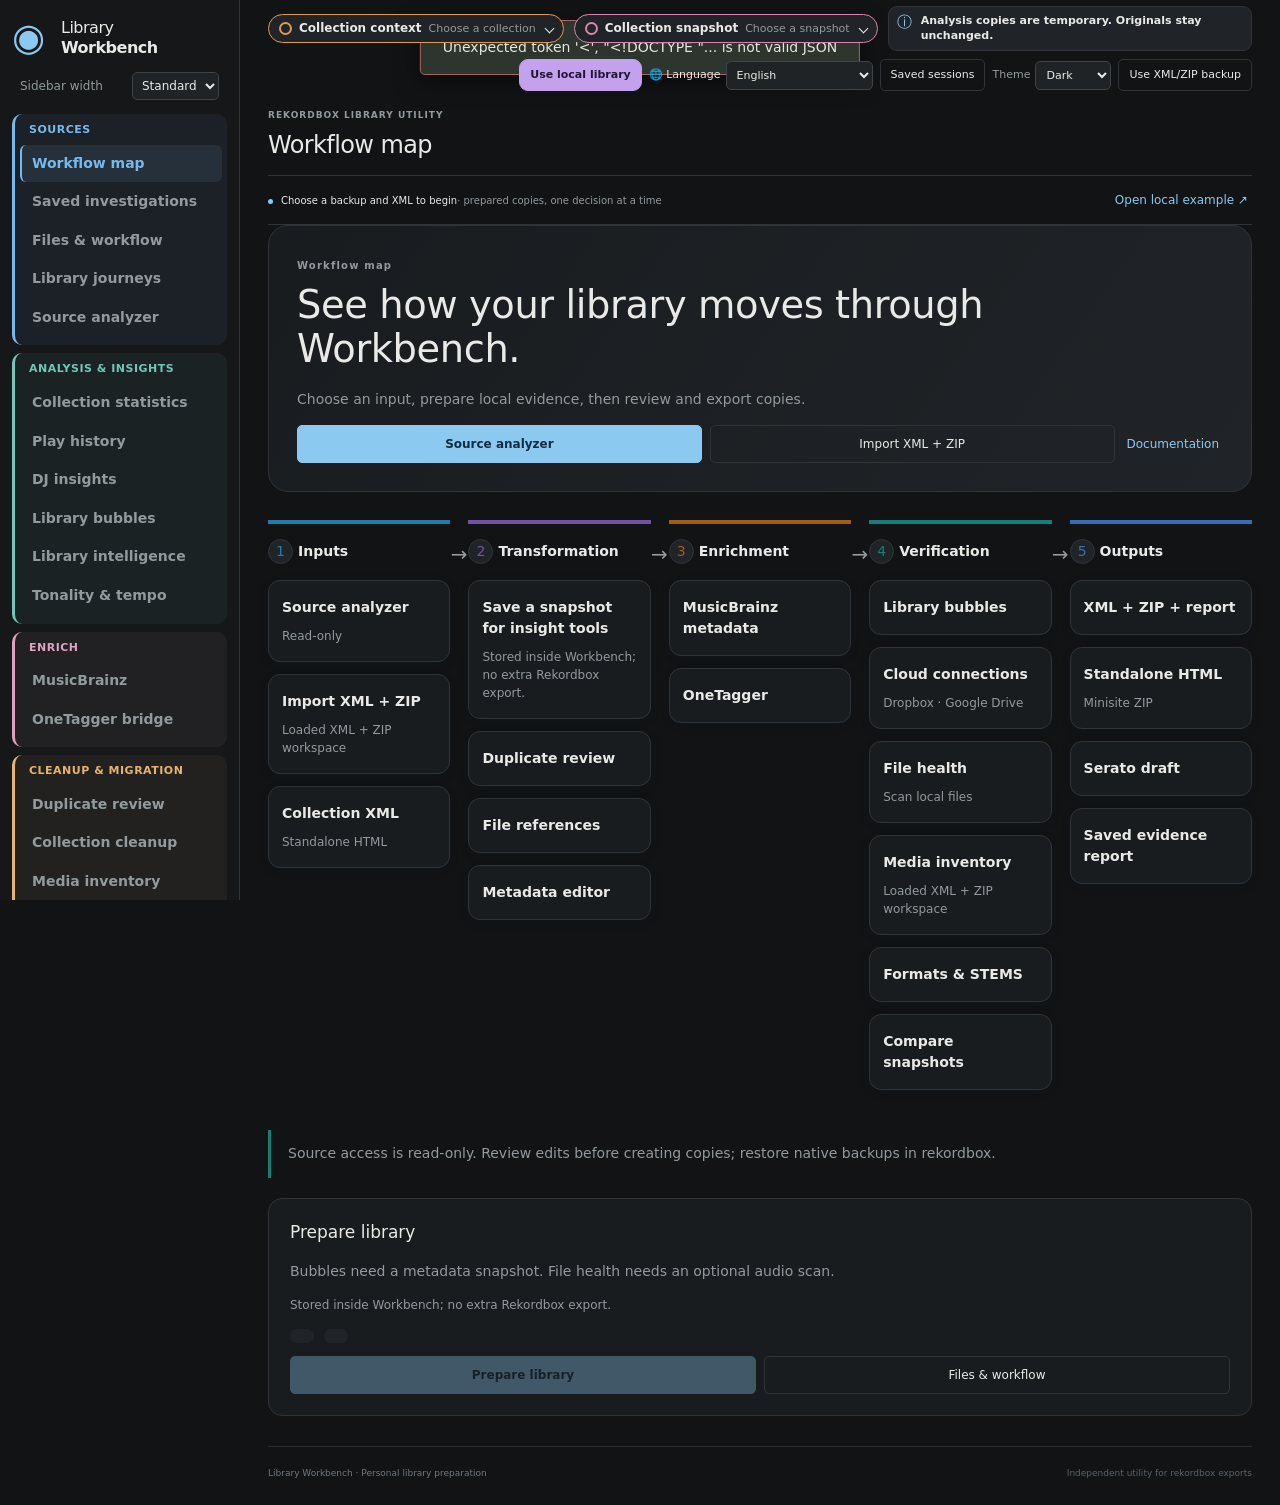
==== commit 3391fabd: "Review collection references by volume and create guarded Workbench snapshots" ====
--- a/static/index.html
+++ b/static/index.html
@@ -11,6 +11,7 @@
 <link href="/static/readability.css" rel="stylesheet"/>
 <link href="/static/insights.css" rel="stylesheet"/><link href="/static/track-details.css" rel="stylesheet"/>
 <script src="/api/i18n.js"></script><script src="/static/i18n.js"></script><link href="/static/i18n.css" rel="stylesheet"/><link href="/static/workflow-map.css" rel="stylesheet"/><link href="/static/workspace-layout.css" rel="stylesheet"/><link href="/static/review-readability.css" rel="stylesheet"/><link href="/static/journeys.css" rel="stylesheet"/><link href="/static/sharing.css" rel="stylesheet"/><link href="/static/feature-entry.css" rel="stylesheet"/><link href="/static/navigation-colours.css" rel="stylesheet"/><link rel="stylesheet" href="/static/collection-views.css"/><link href="/static/language-layout.css" rel="stylesheet"/><link href="/static/header-information.css" rel="stylesheet"/><link href="/static/result-sorting.css" rel="stylesheet"/><link rel="stylesheet" href="/static/audio-paths.css"/><link href="/static/bubble-navigation.css" rel="stylesheet"/><link href="/static/cloud-file-health.css" rel="stylesheet"/><link href="/static/cloud-analysis.css" rel="stylesheet"/><link href="/static/display-preferences.css" rel="stylesheet"/><link href="/static/collection-navigation.css" rel="stylesheet"/><link href="/static/dropbox.css" rel="stylesheet"/><link href="/static/cloud-setup.css" rel="stylesheet"/><link href="/static/media-inventory.css" rel="stylesheet"/><link href="/static/inline-rating.css" rel="stylesheet"/>
+<link href="/static/collection-cleanup.css" rel="stylesheet"/>
 </head>
 <body>
 <aside class="sidebar">
@@ -34,6 +35,7 @@
 <section class="nav-group" data-nav-section="enrich"><h2 class="nav-group-title" data-i18n="Enrich">Enrich</h2><button class="nav" data-view="musicbrainz" data-i18n="MusicBrainz">MusicBrainz</button><button class="nav" data-view="onetagger" data-i18n="OneTagger bridge">OneTagger bridge</button></section>
 <section class="nav-group" data-nav-section="cleanup"><h2 class="nav-group-title" data-i18n="Cleanup &amp; migration">Cleanup &amp; migration</h2>
 <button class="nav" data-view="review"><span data-i18n="Duplicate review"> Duplicate review</span></button>
+<button class="nav" data-view="collection-cleanup" data-i18n="Collection cleanup">Collection cleanup</button>
 <button class="nav" data-view="inventory"><span data-i18n="Media inventory"> Media inventory</span></button>
 <button class="nav" data-view="file-health"><span data-i18n="File health">File health</span></button>
 <button class="nav" data-view="reference"><span data-i18n="File references"> File references</span></button>
@@ -102,6 +104,7 @@
 </section>
 <section class="view" hidden="" id="view-review">
 <div class="section-heading"><div><h2><span data-i18n="Duplicate review">Duplicate review </span><span class="subtle" id="pair-count"></span></h2><p data-i18n="Match the recording. Preserve the preparation.">Match the recording. Preserve the preparation.</p></div><div class="policy-control"><label data-i18n="After cues, prefer" for="policy">After cues, prefer</label><select id="policy"><option data-i18n="Newest added" value="newest">Newest added</option><option data-i18n="Last played" value="last_played">Last played</option><option data-i18n="Highest play count" value="play_count">Highest play count</option></select></div></div>
+<button class="text-button" type="button" data-cleanup-from="review" data-i18n="Collection cleanup">Collection cleanup</button>
 <p class="subtle" id="review-scope"><span data-i18n="All track lengths · change the range in Collection statistics">All track lengths · change the range in Collection statistics</span></p><div class="rule-note"><span>✦</span><div data-i18n="{slot0} A sibling with cues beyond automatic labels takes priority. Dates and usage break ties. {slot1}"><strong data-i18n="Cues guide the keeper.">Cues guide the keeper.</strong> A sibling with cues beyond automatic labels takes priority. Dates and usage break ties. <span class="subtle" data-i18n="Cue origin is inferred from saved labels.">Cue origin is inferred from saved labels.</span></div></div>
 <details class="evidence-panel"><summary data-i18n="Metadata and media filters">Metadata and media filters</summary><div class="advanced-filters">
 <label><span data-i18n="Album">Album</span><input id="filter-album" placeholder="Contains" data-i18n-placeholder="Contains"/></label><label><span data-i18n="Artist / author">Artist / author</span><input id="filter-artist" placeholder="Contains" data-i18n-placeholder="Contains"/></label>
@@ -183,8 +186,49 @@
 </section>
 <section class="view" hidden="" id="view-journeys"><div id="guided-journeys"></div></section>
 <section class="view" hidden="" id="view-investigations"><div class="section-heading"><h2 data-i18n="Saved investigations">Saved investigations</h2></div><div id="investigations-content"></div></section>
+<section class="view" hidden id="view-collection-cleanup">
+  <div class="section-heading"><p data-i18n="Review references by drive before creating a cleaned snapshot. Audio files and the original collection stay in place.">Review references by drive before creating a cleaned snapshot. Audio files and the original collection stay in place.</p></div>
+  <article class="wide-card">
+    <div class="file-health-controls"><label><span data-i18n="Source">Source</span><select id="cc-source"></select></label>
+      <button class="button" id="cc-scan" disabled data-i18n="Scan references">Scan references</button></div>
+    <label id="cc-compare-label" class="cc-check" hidden><input id="cc-compare" type="checkbox"><span data-i18n="My Music folder is always available offline and outside all sync services. Compare complete files of matching size (up to 8 GiB).">My Music folder is always available offline and outside all sync services. Compare complete files of matching size (up to 8 GiB).</span></label>
+    <p id="cc-host-note" class="cc-note" hidden data-i18n="Review only on this host. Open Workbench on the original Windows or macOS computer to create a cleaned snapshot.">Review only on this host. Open Workbench on the original Windows or macOS computer to create a cleaned snapshot.</p>
+    <div id="cc-save-hint" hidden><p data-i18n="Save this source as a snapshot and scan it again to prepare a copy.">Save this source as a snapshot and scan it again to prepare a copy.</p><button class="button secondary small" id="cc-save" data-i18n="Save snapshot">Save snapshot</button></div>
+    <label id="cc-report-label" class="cc-report-select" hidden><span data-i18n="Saved report">Saved report</span><select id="cc-report"></select></label>
+    <p role="status" id="cc-message" class="subtle"></p>
+  </article>
+  <article class="wide-card" id="cc-results" hidden>
+    <div class="section-heading"><h2 data-i18n="File references">File references</h2><span id="cc-time" class="subtle"></span></div>
+    <p id="cc-gates" class="cc-note" hidden></p>
+    <button class="button secondary small" id="cc-parent" hidden data-i18n="Open original snapshot">Open original snapshot</button>
+    <div id="cc-counts" class="cc-counts"></div>
+    <div id="cc-drives" class="native-table"></div>
+    <details id="cc-evidence" class="evidence-panel"><summary data-i18n="Protection reasons">Protection reasons</summary><dl id="cc-reasons"></dl></details>
+    <p id="cc-signals" class="subtle" hidden></p>
+    <p id="cc-hash" class="subtle" hidden></p>
+    <form id="cc-filters" class="file-health-controls">
+      <label><span data-i18n="Drive or volume">Drive or volume</span><select id="cc-volume"></select></label>
+      <label><span data-i18n="File status">File status</span><select id="cc-status"></select></label>
+      <label><span data-i18n="Filter">Filter</span><select id="cc-candidate"></select></label>
+      <label><span data-i18n="Search">Search</span><input id="cc-search" autocomplete="off" maxlength="200"></label>
+      <button class="button secondary" data-i18n="Apply filters">Apply filters</button>
+    </form>
+    <div id="cc-rows" class="native-table"></div>
+    <div class="lab-actions"><button class="button secondary small" id="cc-prev" data-i18n="Previous" disabled>Previous</button><span id="cc-page" aria-live="polite"></span><button class="button secondary small" id="cc-next" data-i18n="Next" disabled>Next</button></div>
+    <div id="cc-selection" class="lab-actions" hidden><span id="cc-selected" aria-live="polite"></span><button class="button secondary small" id="cc-clear" disabled data-i18n="Clear selection">Clear selection</button><button class="button" id="cc-review" data-i18n="Review selected references" disabled>Review selected references</button></div>
+  </article>
+  <article id="cc-output" class="wide-card" hidden><h2 data-i18n="Saved snapshot">Saved snapshot</h2><p id="cc-saved-name"></p><div class="lab-actions"><button class="button" id="cc-open-copy" data-i18n="Open cleaned snapshot">Open cleaned snapshot</button><button class="button secondary" id="cc-open-source" data-i18n="Open original snapshot">Open original snapshot</button></div></article>
+</section>
+<dialog id="cc-confirm-dialog" aria-labelledby="cc-confirm-title"><form id="cc-confirm-form">
+  <h2 id="cc-confirm-title" data-i18n="Create a cleaned snapshot">Create a cleaned snapshot</h2>
+  <p id="cc-confirm-source"></p><p id="cc-preview-counts"></p><ol id="cc-preview-rows"></ol>
+  <label class="cc-check"><input id="cc-original" type="checkbox"><span data-i18n="This is the computer used to import these tracks.">This is the computer used to import these tracks.</span></label>
+  <label class="cc-check"><input id="cc-local" type="checkbox"><span data-i18n="I checked that these paths are in my always-local Music folder outside all sync services.">I checked that these paths are in my always-local Music folder outside all sync services.</span></label>
+  <label><span id="cc-phrase-label"></span><input id="cc-phrase" autocomplete="off" autocapitalize="off" spellcheck="false" dir="ltr"></label>
+  <div class="lab-actions"><button class="button secondary" type="button" id="cc-cancel" data-i18n="Cancel">Cancel</button><button class="button" id="cc-apply" type="submit" disabled data-i18n="Create a cleaned snapshot">Create a cleaned snapshot</button></div>
+</form></dialog>
 <section class="view" hidden="" id="view-file-health">
-  <div class="section-heading"><div><span class="eyebrow" data-i18n="Cleanup & migration">Cleanup &amp; migration</span><h2 data-i18n="File health">File health</h2><p data-i18n="Explore file reachability across a saved library. Scan explicitly; nothing is deleted or changed.">Explore file reachability across a saved library. Scan explicitly; nothing is deleted or changed.</p></div></div>
+  <div class="section-heading"><div><span class="eyebrow" data-i18n="Cleanup & migration">Cleanup &amp; migration</span><h2 data-i18n="File health">File health</h2><p data-i18n="Explore file reachability across a saved library. Scan explicitly; nothing is deleted or changed.">Explore file reachability across a saved library. Scan explicitly; nothing is deleted or changed.</p></div><button class="button secondary small" type="button" data-cleanup-from="file-health" data-i18n="Collection cleanup">Collection cleanup</button></div>
   <article class="wide-card"><div class="file-health-controls">
     <label><span data-i18n="Source snapshot">Source snapshot</span><select id="file-health-source"></select></label>
     <label><span data-i18n="Cloud location">Cloud location</span><select id="file-health-provider"><option value="all" data-i18n="All locations">All locations</option><option value="dropbox">Dropbox</option><option value="google_drive">Google Drive</option><option value="other" data-i18n="No cloud match">No cloud match</option><option value="unknown" data-i18n="Not classified">Not classified</option></select></label>
@@ -385,6 +429,7 @@
 <script src="/static/workspace-maintenance.js"></script>
 <script src="/static/collection-views.js"></script>
 <script src="/static/file-health.js"></script>
+<script src="/static/collection-cleanup.js"></script>
 <script src="/static/media-inventory.js"></script>
 <script src="/static/path-display.js"></script>
 <script src="/static/onetagger.js"></script>
--- a/static/lab.css
+++ b/static/lab.css
@@ -1,3 +1,5 @@
 .lab-capture{margin-top:18px}.lab-capture form,.lab-controls{display:flex;gap:16px;flex-wrap:wrap;align-items:end}.lab-capture form label,.lab-controls label{flex:1;min-width:160px}.lab-capture>label{margin-top:16px}.lab-tabs{display:flex;gap:8px;flex-wrap:wrap;margin:22px 0}.lab-tabs .selected{border-color:var(--accent);color:var(--accent)}.lab-actions{display:flex;align-items:center;gap:12px;flex-wrap:wrap;margin:14px 0}.lab-actions>input,.lab-actions>select{flex:1;min-width:180px}.lab-actions h3{margin-right:auto}.lab-table{overflow-x:auto;margin:15px 0}.lab-table table{width:100%;border-collapse:collapse;font-size:12px}.lab-table td,.lab-table th{text-align:left;vertical-align:top;padding:13px 10px;border-bottom:1px solid var(--line)}.lab-table th{color:var(--muted);font-weight:500}.lab-table td{min-width:140px;max-width:520px;overflow-wrap:anywhere}.lab-table details{margin-top:8px;font-size:11px}.lab-table pre{white-space:pre-wrap;overflow-wrap:anywhere;max-height:260px;overflow:auto;padding:10px;background:var(--bg)}.lab-table a,.lab-panel a{color:var(--accent)}.lab-field-grid{display:grid;grid-template-columns:repeat(3,minmax(160px,1fr));gap:14px;margin:16px 0}.lab-field-grid label{display:flex;flex-direction:column;gap:5px}.lab-summary{display:flex;flex-wrap:wrap;gap:10px;margin:12px 0}.lab-summary>div{padding:10px 14px;background:var(--panel2);border:1px solid var(--line);border-radius:6px;min-width:130px}.lab-summary span{display:block;color:var(--muted);font-size:10px}.lab-summary b{font-size:18px;font-weight:500}.lab-report{margin-top:24px}#view-lab .wide-card label{display:flex;flex-direction:column;gap:6px;margin-bottom:12px}#view-lab .wide-card label.backup-acknowledgement{flex-direction:row;align-items:start}#view-lab input:not([type=checkbox]),#view-lab select,#view-lab textarea{background:var(--panel2);color:var(--text);border:1px solid var(--line);padding:10px;border-radius:5px;width:100%}#view-lab .callout{margin-bottom:16px}.sidebar{overflow-y:auto}@media(max-width:1000px){.lab-field-grid{grid-template-columns:repeat(2,minmax(140px,1fr))}}@media(max-width:650px){.lab-field-grid{grid-template-columns:1fr}.lab-capture form{display:block}}
 
 #onetagger-report-summary pre,#onetagger-review pre{white-space:pre-wrap;overflow-wrap:anywhere;max-height:280px;overflow:auto}#onetagger-report-summary p{overflow-wrap:anywhere}#onetagger-report-file{max-width:100%}
+
+#lab-grid-nudge{margin-top:16px}#grid-search-form .button{margin-bottom:12px}#grid-form .lab-controls label{min-width:min(195px,100%)}#grid-form .lab-controls select{min-width:0;max-width:100%}#grid-form #grid-status:empty{display:none}#grid-result .lab-table td{min-width:auto}#grid-result bdi,#grid-workspace{overflow-wrap:anywhere}
--- a/static/result-sorting.css
+++ b/static/result-sorting.css
@@ -16,7 +16,7 @@
 .file-health-counts button[aria-pressed="true"]{border-color:var(--accent);outline:1px solid var(--accent)}
 .file-health-counts button:focus-visible{outline:2px solid var(--accent);outline-offset:2px}
 #file-health-results .native-table thead th{background:var(--panel2);vertical-align:middle;font-size:12px;font-weight:650}
-#file-health-results .result-sort-button{display:flex;align-items:center;justify-content:space-between;gap:6px;padding:6px 4px;line-height:1.35}
+#file-health-results .result-sort-button{display:flex;align-items:center;justify-content:space-between;gap:6px;padding:6px 4px;line-height:1.35;min-inline-size:max-content;white-space:nowrap}
 #file-health-results .result-sort-button::after{flex:none;margin-left:auto;font-size:12px}
 .file-health-note{font-size:12px;line-height:1.5;color:var(--muted)}
 .file-health-state{font-size:12px;min-height:20px}
--- a/static/collection-cleanup.css
+++ b/static/collection-cleanup.css
@@ -0,0 +1,22 @@
+#view-collection-cleanup .wide-card + .wide-card { margin-block-start: 16px; }
+.cc-check { display: flex; align-items: baseline; gap: 9px; margin-block: 12px; }
+.cc-check input { flex: none; }
+.cc-note { padding: 10px 14px; border-inline-start: 3px solid var(--accent); background: var(--panel2); border-radius: 6px; }
+.cc-counts { display: grid; grid-template-columns: repeat(auto-fit, minmax(125px, 1fr)); gap: 8px; margin-block: 12px 16px; }
+.cc-counts div { padding: 10px 12px; border: 1px solid var(--line); border-radius: 9px; background: var(--panel2); }
+.cc-counts strong { display: block; font-size: 1.3rem; }
+#cc-reasons { display: grid; grid-template-columns: 1fr auto; gap: 5px 12px; }
+#cc-reasons dd { margin: 0; }
+#cc-filters { margin-block: 16px 10px; }
+#cc-rows { min-height: 4rem; }
+#cc-rows table, #cc-drives table { width: 100%; }
+#cc-rows th, #cc-drives th { text-align: start; }
+#cc-rows code, #cc-preview-rows code { display: block; overflow-wrap: anywhere; white-space: normal; unicode-bidi: plaintext; }
+#cc-rows td { vertical-align: top; }
+.cc-finding { display: block; width: max-content; max-width: 100%; padding: 2px 8px; margin-block-end: 4px; border: 1px solid var(--line); border-radius: 999px; font-size: .88em; }
+#cc-rows .cc-keeper { display: block; margin-block-start: 6px; }
+#cc-confirm-dialog { width: min(680px, calc(100% - 30px)); max-height: 90vh; overflow-y: auto; }
+#cc-preview-rows { padding-inline-start: 24px; }
+#cc-preview-rows li { border-bottom: 1px solid var(--line); padding-block: 8px; }
+#cc-phrase { display: block; margin-top: 6px; }
+#cc-message:empty { display: none; }
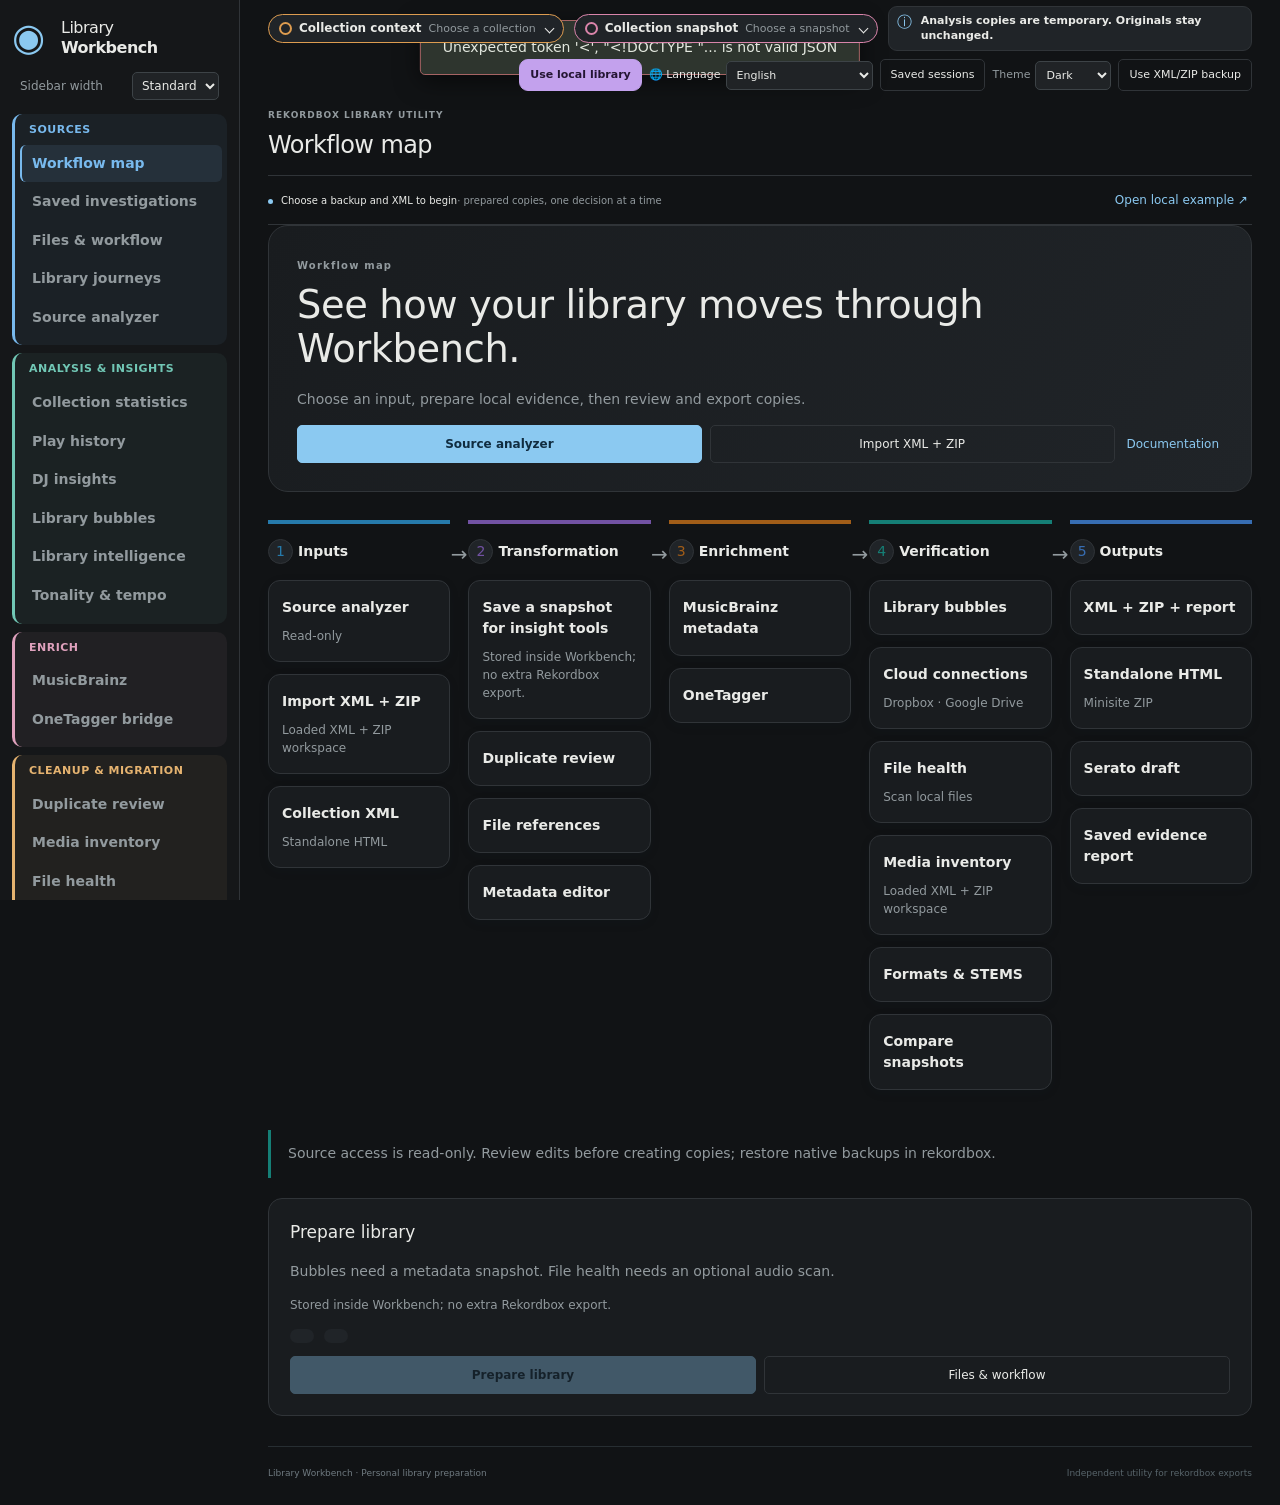
==== commit dba7e854: "Merge pull request #93 from fantuz/feat/validated-backup-grid-nudges Preview desktop beat-grid edits" ====
--- a/static/index.html
+++ b/static/index.html
@@ -11,7 +11,6 @@
 <link href="/static/readability.css" rel="stylesheet"/>
 <link href="/static/insights.css" rel="stylesheet"/><link href="/static/track-details.css" rel="stylesheet"/>
 <script src="/api/i18n.js"></script><script src="/static/i18n.js"></script><link href="/static/i18n.css" rel="stylesheet"/><link href="/static/workflow-map.css" rel="stylesheet"/><link href="/static/workspace-layout.css" rel="stylesheet"/><link href="/static/review-readability.css" rel="stylesheet"/><link href="/static/journeys.css" rel="stylesheet"/><link href="/static/sharing.css" rel="stylesheet"/><link href="/static/feature-entry.css" rel="stylesheet"/><link href="/static/navigation-colours.css" rel="stylesheet"/><link rel="stylesheet" href="/static/collection-views.css"/><link href="/static/language-layout.css" rel="stylesheet"/><link href="/static/header-information.css" rel="stylesheet"/><link href="/static/result-sorting.css" rel="stylesheet"/><link rel="stylesheet" href="/static/audio-paths.css"/><link href="/static/bubble-navigation.css" rel="stylesheet"/><link href="/static/cloud-file-health.css" rel="stylesheet"/><link href="/static/cloud-analysis.css" rel="stylesheet"/><link href="/static/display-preferences.css" rel="stylesheet"/><link href="/static/collection-navigation.css" rel="stylesheet"/><link href="/static/dropbox.css" rel="stylesheet"/><link href="/static/cloud-setup.css" rel="stylesheet"/><link href="/static/media-inventory.css" rel="stylesheet"/><link href="/static/inline-rating.css" rel="stylesheet"/>
-<link href="/static/collection-cleanup.css" rel="stylesheet"/>
 </head>
 <body>
 <aside class="sidebar">
@@ -35,7 +34,6 @@
 <section class="nav-group" data-nav-section="enrich"><h2 class="nav-group-title" data-i18n="Enrich">Enrich</h2><button class="nav" data-view="musicbrainz" data-i18n="MusicBrainz">MusicBrainz</button><button class="nav" data-view="onetagger" data-i18n="OneTagger bridge">OneTagger bridge</button></section>
 <section class="nav-group" data-nav-section="cleanup"><h2 class="nav-group-title" data-i18n="Cleanup &amp; migration">Cleanup &amp; migration</h2>
 <button class="nav" data-view="review"><span data-i18n="Duplicate review"> Duplicate review</span></button>
-<button class="nav" data-view="collection-cleanup" data-i18n="Collection cleanup">Collection cleanup</button>
 <button class="nav" data-view="inventory"><span data-i18n="Media inventory"> Media inventory</span></button>
 <button class="nav" data-view="file-health"><span data-i18n="File health">File health</span></button>
 <button class="nav" data-view="reference"><span data-i18n="File references"> File references</span></button>
@@ -104,7 +102,6 @@
 </section>
 <section class="view" hidden="" id="view-review">
 <div class="section-heading"><div><h2><span data-i18n="Duplicate review">Duplicate review </span><span class="subtle" id="pair-count"></span></h2><p data-i18n="Match the recording. Preserve the preparation.">Match the recording. Preserve the preparation.</p></div><div class="policy-control"><label data-i18n="After cues, prefer" for="policy">After cues, prefer</label><select id="policy"><option data-i18n="Newest added" value="newest">Newest added</option><option data-i18n="Last played" value="last_played">Last played</option><option data-i18n="Highest play count" value="play_count">Highest play count</option></select></div></div>
-<button class="text-button" type="button" data-cleanup-from="review" data-i18n="Collection cleanup">Collection cleanup</button>
 <p class="subtle" id="review-scope"><span data-i18n="All track lengths · change the range in Collection statistics">All track lengths · change the range in Collection statistics</span></p><div class="rule-note"><span>✦</span><div data-i18n="{slot0} A sibling with cues beyond automatic labels takes priority. Dates and usage break ties. {slot1}"><strong data-i18n="Cues guide the keeper.">Cues guide the keeper.</strong> A sibling with cues beyond automatic labels takes priority. Dates and usage break ties. <span class="subtle" data-i18n="Cue origin is inferred from saved labels.">Cue origin is inferred from saved labels.</span></div></div>
 <details class="evidence-panel"><summary data-i18n="Metadata and media filters">Metadata and media filters</summary><div class="advanced-filters">
 <label><span data-i18n="Album">Album</span><input id="filter-album" placeholder="Contains" data-i18n-placeholder="Contains"/></label><label><span data-i18n="Artist / author">Artist / author</span><input id="filter-artist" placeholder="Contains" data-i18n-placeholder="Contains"/></label>
@@ -186,49 +183,8 @@
 </section>
 <section class="view" hidden="" id="view-journeys"><div id="guided-journeys"></div></section>
 <section class="view" hidden="" id="view-investigations"><div class="section-heading"><h2 data-i18n="Saved investigations">Saved investigations</h2></div><div id="investigations-content"></div></section>
-<section class="view" hidden id="view-collection-cleanup">
-  <div class="section-heading"><p data-i18n="Review references by drive before creating a cleaned snapshot. Audio files and the original collection stay in place.">Review references by drive before creating a cleaned snapshot. Audio files and the original collection stay in place.</p></div>
-  <article class="wide-card">
-    <div class="file-health-controls"><label><span data-i18n="Source">Source</span><select id="cc-source"></select></label>
-      <button class="button" id="cc-scan" disabled data-i18n="Scan references">Scan references</button></div>
-    <label id="cc-compare-label" class="cc-check" hidden><input id="cc-compare" type="checkbox"><span data-i18n="My Music folder is always available offline and outside all sync services. Compare complete files of matching size (up to 8 GiB).">My Music folder is always available offline and outside all sync services. Compare complete files of matching size (up to 8 GiB).</span></label>
-    <p id="cc-host-note" class="cc-note" hidden data-i18n="Review only on this host. Open Workbench on the original Windows or macOS computer to create a cleaned snapshot.">Review only on this host. Open Workbench on the original Windows or macOS computer to create a cleaned snapshot.</p>
-    <div id="cc-save-hint" hidden><p data-i18n="Save this source as a snapshot and scan it again to prepare a copy.">Save this source as a snapshot and scan it again to prepare a copy.</p><button class="button secondary small" id="cc-save" data-i18n="Save snapshot">Save snapshot</button></div>
-    <label id="cc-report-label" class="cc-report-select" hidden><span data-i18n="Saved report">Saved report</span><select id="cc-report"></select></label>
-    <p role="status" id="cc-message" class="subtle"></p>
-  </article>
-  <article class="wide-card" id="cc-results" hidden>
-    <div class="section-heading"><h2 data-i18n="File references">File references</h2><span id="cc-time" class="subtle"></span></div>
-    <p id="cc-gates" class="cc-note" hidden></p>
-    <button class="button secondary small" id="cc-parent" hidden data-i18n="Open original snapshot">Open original snapshot</button>
-    <div id="cc-counts" class="cc-counts"></div>
-    <div id="cc-drives" class="native-table"></div>
-    <details id="cc-evidence" class="evidence-panel"><summary data-i18n="Protection reasons">Protection reasons</summary><dl id="cc-reasons"></dl></details>
-    <p id="cc-signals" class="subtle" hidden></p>
-    <p id="cc-hash" class="subtle" hidden></p>
-    <form id="cc-filters" class="file-health-controls">
-      <label><span data-i18n="Drive or volume">Drive or volume</span><select id="cc-volume"></select></label>
-      <label><span data-i18n="File status">File status</span><select id="cc-status"></select></label>
-      <label><span data-i18n="Filter">Filter</span><select id="cc-candidate"></select></label>
-      <label><span data-i18n="Search">Search</span><input id="cc-search" autocomplete="off" maxlength="200"></label>
-      <button class="button secondary" data-i18n="Apply filters">Apply filters</button>
-    </form>
-    <div id="cc-rows" class="native-table"></div>
-    <div class="lab-actions"><button class="button secondary small" id="cc-prev" data-i18n="Previous" disabled>Previous</button><span id="cc-page" aria-live="polite"></span><button class="button secondary small" id="cc-next" data-i18n="Next" disabled>Next</button></div>
-    <div id="cc-selection" class="lab-actions" hidden><span id="cc-selected" aria-live="polite"></span><button class="button secondary small" id="cc-clear" disabled data-i18n="Clear selection">Clear selection</button><button class="button" id="cc-review" data-i18n="Review selected references" disabled>Review selected references</button></div>
-  </article>
-  <article id="cc-output" class="wide-card" hidden><h2 data-i18n="Saved snapshot">Saved snapshot</h2><p id="cc-saved-name"></p><div class="lab-actions"><button class="button" id="cc-open-copy" data-i18n="Open cleaned snapshot">Open cleaned snapshot</button><button class="button secondary" id="cc-open-source" data-i18n="Open original snapshot">Open original snapshot</button></div></article>
-</section>
-<dialog id="cc-confirm-dialog" aria-labelledby="cc-confirm-title"><form id="cc-confirm-form">
-  <h2 id="cc-confirm-title" data-i18n="Create a cleaned snapshot">Create a cleaned snapshot</h2>
-  <p id="cc-confirm-source"></p><p id="cc-preview-counts"></p><ol id="cc-preview-rows"></ol>
-  <label class="cc-check"><input id="cc-original" type="checkbox"><span data-i18n="This is the computer used to import these tracks.">This is the computer used to import these tracks.</span></label>
-  <label class="cc-check"><input id="cc-local" type="checkbox"><span data-i18n="I checked that these paths are in my always-local Music folder outside all sync services.">I checked that these paths are in my always-local Music folder outside all sync services.</span></label>
-  <label><span id="cc-phrase-label"></span><input id="cc-phrase" autocomplete="off" autocapitalize="off" spellcheck="false" dir="ltr"></label>
-  <div class="lab-actions"><button class="button secondary" type="button" id="cc-cancel" data-i18n="Cancel">Cancel</button><button class="button" id="cc-apply" type="submit" disabled data-i18n="Create a cleaned snapshot">Create a cleaned snapshot</button></div>
-</form></dialog>
 <section class="view" hidden="" id="view-file-health">
-  <div class="section-heading"><div><span class="eyebrow" data-i18n="Cleanup & migration">Cleanup &amp; migration</span><h2 data-i18n="File health">File health</h2><p data-i18n="Explore file reachability across a saved library. Scan explicitly; nothing is deleted or changed.">Explore file reachability across a saved library. Scan explicitly; nothing is deleted or changed.</p></div><button class="button secondary small" type="button" data-cleanup-from="file-health" data-i18n="Collection cleanup">Collection cleanup</button></div>
+  <div class="section-heading"><div><span class="eyebrow" data-i18n="Cleanup & migration">Cleanup &amp; migration</span><h2 data-i18n="File health">File health</h2><p data-i18n="Explore file reachability across a saved library. Scan explicitly; nothing is deleted or changed.">Explore file reachability across a saved library. Scan explicitly; nothing is deleted or changed.</p></div></div>
   <article class="wide-card"><div class="file-health-controls">
     <label><span data-i18n="Source snapshot">Source snapshot</span><select id="file-health-source"></select></label>
     <label><span data-i18n="Cloud location">Cloud location</span><select id="file-health-provider"><option value="all" data-i18n="All locations">All locations</option><option value="dropbox">Dropbox</option><option value="google_drive">Google Drive</option><option value="other" data-i18n="No cloud match">No cloud match</option><option value="unknown" data-i18n="Not classified">Not classified</option></select></label>
@@ -351,7 +307,23 @@
 <article class="wide-card lab-capture"><form id="lab-capture-form"><label><span data-i18n="Capture from">Capture from</span><select id="lab-source"></select></label><label><span data-i18n="Snapshot label">Snapshot label</span><input id="lab-label" maxlength="160" placeholder="Before cleanup" data-i18n-placeholder="Before cleanup"/></label><button class="button" data-i18n="Save snapshot" type="submit">Save snapshot</button></form><label><span data-i18n="Work with snapshot">Work with snapshot</span><select id="lab-snapshot"><option data-i18n="Save a snapshot to begin" value="">Save a snapshot to begin</option></select></label><p class="subtle" id="lab-snapshot-info"></p></article>
 <div aria-label="Library lab tools" class="lab-tabs" data-i18n-aria="Library lab tools" role="group"><button class="button secondary" data-i18n="Health &amp; coverage" data-lab-tab="checks">Health &amp; coverage</button><button class="button secondary" data-i18n="Formats &amp; STEMS" data-lab-tab="formats">Formats &amp; STEMS</button><button class="button secondary" data-i18n="STEMS workflows" data-lab-tab="stems">STEMS workflows</button><button class="button secondary" data-i18n="Native source insights" data-lab-tab="source-insights">Native source insights</button><button class="button secondary" data-i18n="Compare snapshots" data-lab-tab="compare">Compare snapshots</button><button class="button secondary" data-i18n="Metadata editor" data-lab-tab="editor">Metadata editor</button></div>
 <div class="lab-panel" hidden="" id="lab-panel-stems"><article class="wide-card"><h3 data-i18n="STEMS workflows">STEMS workflows</h3><p data-i18n="Check stem containers, provider cache completeness and source eligibility together.">Check stem containers, provider cache completeness and source eligibility together.</p><div class="lab-field-grid"><label><span data-i18n="Target workflow">Target workflow</span><select id="lab-stems-target"><option value="unknown" data-i18n="Unknown">Unknown</option><option value="native">rekordbox STEMS</option><option value="rbstemsplus">RB Stems Plus</option></select></label><label><span data-i18n="STEMS enabled">STEMS enabled</span><select id="lab-stems-enabled"><option value="unknown" data-i18n="Unknown">Unknown</option><option value="enabled" data-i18n="Enabled">Enabled</option><option value="disabled" data-i18n="Disabled">Disabled</option></select></label><label><span data-i18n="Application mode">Application mode</span><select id="lab-stems-mode"><option value="unknown" data-i18n="Unknown">Unknown</option><option value="performance" data-i18n="Performance">Performance</option><option value="export" data-i18n="Export">Export</option></select></label><label><span data-i18n="Analysis priority">Analysis priority</span><select id="lab-stems-quality"><option value="unknown" data-i18n="Unknown">Unknown</option><option value="quality" data-i18n="Sound quality">Sound quality</option><option value="speed" data-i18n="Speed">Speed</option></select></label><label><span data-i18n="Stem count">Stem count</span><select id="lab-stems-parts"><option value="unknown" data-i18n="Unknown">Unknown</option><option value="3">3</option><option value="4">4</option></select></label><label><span data-i18n="Fallback source provider">Fallback source provider</span><select id="lab-stems-source_provider"><option value="unknown" data-i18n="Unknown">Unknown</option><option value="local" data-i18n="Local files">Local files</option><option value="apple_music">Apple Music</option><option value="spotify">Spotify</option><option value="other_streaming" data-i18n="Other streaming">Other streaming</option></select></label></div><details><summary data-i18n="Engine and model profile">Engine and model profile</summary><div class="lab-field-grid"><label><span data-i18n="Target platform">Target platform</span><select id="lab-stems-platform"><option value="unknown" data-i18n="Unknown">Unknown</option><option value="macos">macOS</option><option value="windows">Windows</option><option value="linux">Linux</option></select></label><label><span data-i18n="Target architecture">Target architecture</span><select id="lab-stems-architecture"><option value="unknown" data-i18n="Unknown">Unknown</option><option value="arm64">ARM64</option><option value="x86_64">x86-64</option></select></label><label><span data-i18n="Application version">Application version</span><input id="lab-stems-app_version" maxlength="64"/></label><label><span data-i18n="STEMS Engine version">STEMS Engine version</span><input id="lab-stems-engine_version" maxlength="64"/></label><label><span data-i18n="ONNX Runtime version">ONNX Runtime version</span><input id="lab-stems-runtime_version" maxlength="64"/></label><label><span data-i18n="Model SHA-256">Model SHA-256</span><input id="lab-stems-model_sha256" maxlength="64"/></label></div></details><label><span data-i18n="Optional asset/cache folders or ZIPs">Optional asset/cache folders or ZIPs</span><textarea id="lab-stems-path" rows="3" placeholder="Full local path" data-i18n-placeholder="Full local path"></textarea></label><label class="backup-acknowledgement"><input id="lab-stems-verify" type="checkbox"/><span data-i18n="Read selected asset bytes for SHA-256 checks (256 MiB budget)">Read selected asset bytes for SHA-256 checks (256 MiB budget)</span></label><button class="button" id="lab-stems" data-i18n="Check STEMS workflows">Check STEMS workflows</button><p class="subtle" data-i18n="Session settings are declared; cache consistency does not establish native preparation.">Session settings are declared; cache consistency does not establish native preparation.</p><button class="text-button help-link" data-help-doc="stems-workflows" data-i18n="ⓘ Details" type="button">ⓘ Details</button></article></div>
-<div class="lab-panel" hidden="" id="lab-panel-formats"><article class="wide-card"><h3 data-i18n="Formats &amp; STEMS">Formats &amp; STEMS</h3><p data-i18n="Validate selected analysis, STEMS, settings and device-catalog files. Reads are bounded; sources stay unchanged.">Validate selected analysis, STEMS, settings and device-catalog files. Reads are bounded; sources stay unchanged.</p><label><span data-i18n="Analysis folder or backup ZIP">Analysis folder or backup ZIP</span><textarea id="lab-formats-path" rows="3" placeholder="Full local path" data-i18n-placeholder="Full local path"></textarea></label><label class="backup-acknowledgement"><input id="lab-formats-verify" type="checkbox"/><span data-i18n="Read selected asset bytes for SHA-256 checks (256 MiB budget)">Read selected asset bytes for SHA-256 checks (256 MiB budget)</span></label><button class="button" data-i18n="Inspect formats" id="lab-formats">Inspect formats</button><p class="subtle" data-i18n="Structure is separate from source association, native STEMS readiness and player compatibility.">Structure is separate from source association, native STEMS readiness and player compatibility.</p></article></div>
+<div class="lab-panel" hidden="" id="lab-panel-formats"><article class="wide-card"><h3 data-i18n="Formats &amp; STEMS">Formats &amp; STEMS</h3><p data-i18n="Validate selected analysis, STEMS, settings and device-catalog files. Reads are bounded; sources stay unchanged.">Validate selected analysis, STEMS, settings and device-catalog files. Reads are bounded; sources stay unchanged.</p><label><span data-i18n="Analysis folder or backup ZIP">Analysis folder or backup ZIP</span><textarea id="lab-formats-path" rows="3" placeholder="Full local path" data-i18n-placeholder="Full local path"></textarea></label><label class="backup-acknowledgement"><input id="lab-formats-verify" type="checkbox"/><span data-i18n="Read selected asset bytes for SHA-256 checks (256 MiB budget)">Read selected asset bytes for SHA-256 checks (256 MiB budget)</span></label><button class="button" data-i18n="Inspect formats" id="lab-formats">Inspect formats</button><p class="subtle" data-i18n="Structure is separate from source association, native STEMS readiness and player compatibility.">Structure is separate from source association, native STEMS readiness and player compatibility.</p></article>
+<article class="wide-card" id="lab-grid-nudge">
+<h3 data-i18n="Shift a beat grid">Shift a beat grid</h3>
+<p data-i18n="Move every beat by 1 ms in a copy of one track’s analysis files from the loaded XML + ZIP backup.">Move every beat by 1 ms in a copy of one track’s analysis files from the loaded XML + ZIP backup.</p>
+<button class="button secondary" type="button" id="grid-import" data-open-import="" data-i18n="Import XML + ZIP">Import XML + ZIP</button>
+<div id="grid-form" hidden>
+<p class="subtle"><span data-i18n="Loaded XML + ZIP workspace">Loaded XML + ZIP workspace</span> · <bdi id="grid-workspace" dir="auto"></bdi></p>
+<form id="grid-search-form" class="lab-controls"><label><span data-i18n="Search session tracks">Search session tracks</span><input id="grid-query" type="search" maxlength="200"/></label><button class="button secondary" type="submit" id="grid-search" data-i18n="Search">Search</button></form>
+<div class="lab-controls">
+<label><span data-i18n="Track">Track</span><select id="grid-track" disabled><option value="" data-i18n="Choose a track in this collection">Choose a track in this collection</option></select></label>
+<label><span data-i18n="Grid shift">Grid shift</span><select id="grid-direction" disabled><option value="earlier" data-i18n="1 ms earlier">1 ms earlier</option><option value="later" selected data-i18n="1 ms later">1 ms later</option></select></label>
+</div>
+<div class="lab-actions"><button class="button" type="button" id="grid-preview" disabled data-i18n="Preview shift">Preview shift</button><button class="button secondary" type="button" id="grid-download" disabled data-i18n="Download analysis ZIP">Download analysis ZIP</button></div>
+<p class="subtle" id="grid-status" role="status"></p>
+<div id="grid-result"></div>
+</div>
+</article></div>
 <div class="lab-panel" hidden="" id="lab-panel-source-insights"><article class="wide-card"><h3 data-i18n="Native source insights">Native source insights</h3><p data-i18n="Captured artist roles, raw analysis flags, cue anomalies and smart-playlist definitions.">Captured artist roles, raw analysis flags, cue anomalies and smart-playlist definitions.</p><button class="button" data-i18n="Check native evidence" id="lab-source-insights">Check native evidence</button></article></div>
 <div class="lab-panel" id="lab-panel-checks"><div class="workflow-columns"><article class="wide-card"><h3 data-i18n="Metadata &amp; collection coverage">Metadata &amp; collection coverage</h3><p data-i18n="Check tag variants, missing values and review thresholds. Coverage groups entries by genre and 10-BPM bands. {slot0}">Check tag variants, missing values and review thresholds. Coverage groups entries by genre and 10-BPM bands. <button class="text-button help-link" data-help-doc="library-lab" data-i18n="ⓘ Details" type="button">ⓘ Details</button></p><label class="backup-acknowledgement"><input id="lab-working" type="checkbox"/><span data-i18n="Evaluate staged working metadata">Evaluate staged working metadata</span></label><div class="lab-controls"><label><span data-i18n="Minimum cues">Minimum cues</span><input id="lab-min-cues" max="16" min="0" type="number" value="1"/></label><label><span data-i18n="Minimum manual cues">Minimum manual cues</span><input id="lab-min-manual" max="16" min="0" type="number" value="0"/></label></div><label class="backup-acknowledgement"><input checked="" id="lab-analysis-required" type="checkbox"/><span data-i18n="Require a saved analyzed status">Require a saved analyzed status</span></label><div class="lab-actions"><button class="button" data-i18n="Check metadata" id="lab-consistency">Check metadata</button><button class="button secondary" data-i18n="Check coverage" id="lab-coverage">Check coverage</button></div><p class="subtle" data-i18n="Findings require review. Cue origin is inferred from labels; a zero play count does not prove a track was never played. {slot0}">Findings require review. Cue origin is inferred from labels; a zero play count does not prove a track was never played. <button class="text-button help-link" data-help-doc="library-lab" data-i18n="ⓘ Details" type="button">ⓘ Details</button></p></article><article class="wide-card"><h3 data-i18n="Analysis asset audit">Analysis asset audit</h3><p data-i18n="Audit selected folders or backup ZIPs. Review sizes, reference coverage, redundant candidates and STEMS evidence. {slot0}">Audit selected folders or backup ZIPs. Review sizes, reference coverage, redundant candidates and STEMS evidence. <button class="text-button help-link" data-help-doc="discovery-assets-history" data-i18n="ⓘ Details" type="button">ⓘ Details</button></p><label><span data-i18n="Analysis folder or backup ZIP">Analysis folder or backup ZIP</span><input id="lab-assets-path" placeholder="Full local path" data-i18n-placeholder="Full local path"/></label><label class="backup-acknowledgement"><input id="lab-assets-verify" type="checkbox"/><span data-i18n="Read candidate bytes to verify equality (256 MiB budget)">Read candidate bytes to verify equality (256 MiB budget)</span></label><button class="button" data-i18n="Audit analysis assets" id="lab-assets">Audit analysis assets</button><p class="subtle" data-i18n="Names and sizes suggest candidates; SHA-256 confirms byte equality. Equality alone does not establish safe deletion. {slot0}">Names and sizes suggest candidates; SHA-256 confirms byte equality. Equality alone does not establish safe deletion. <button class="text-button help-link" data-help-doc="discovery-assets-history" data-i18n="ⓘ Details" type="button">ⓘ Details</button></p></article></div><article class="wide-card" id="migration-readiness"><h3 data-i18n="Migration readiness">Migration readiness</h3><p data-i18n="Source files stay unchanged">Source files stay unchanged</p>
 <div class="lab-controls"><label><span data-i18n="Backup ZIP">Backup ZIP</span><input id="lab-backup-path" placeholder="Full local path" data-i18n-placeholder="Full local path"/></label><label class="backup-acknowledgement"><input id="lab-backup-verify" type="checkbox"/><span data-i18n="Verify checksums (512 MiB budget)">Verify checksums (512 MiB budget)</span></label><button class="button secondary" id="lab-backup" data-i18n="Backup coverage">Backup coverage</button></div>
@@ -405,6 +377,7 @@
 <script src="/static/result-sorting.js"></script>
 <script src="/static/collection-sort.js"></script>
 <script src="/static/lab.js"></script>
+<script src="/static/grid-nudge.js"></script>
 <script src="/static/discovery.js"></script>
 <script src="/static/history.js"></script>
 <script src="/static/d3-hierarchy-3.1.2.min.js"></script>
@@ -429,7 +402,6 @@
 <script src="/static/workspace-maintenance.js"></script>
 <script src="/static/collection-views.js"></script>
 <script src="/static/file-health.js"></script>
-<script src="/static/collection-cleanup.js"></script>
 <script src="/static/media-inventory.js"></script>
 <script src="/static/path-display.js"></script>
 <script src="/static/onetagger.js"></script>
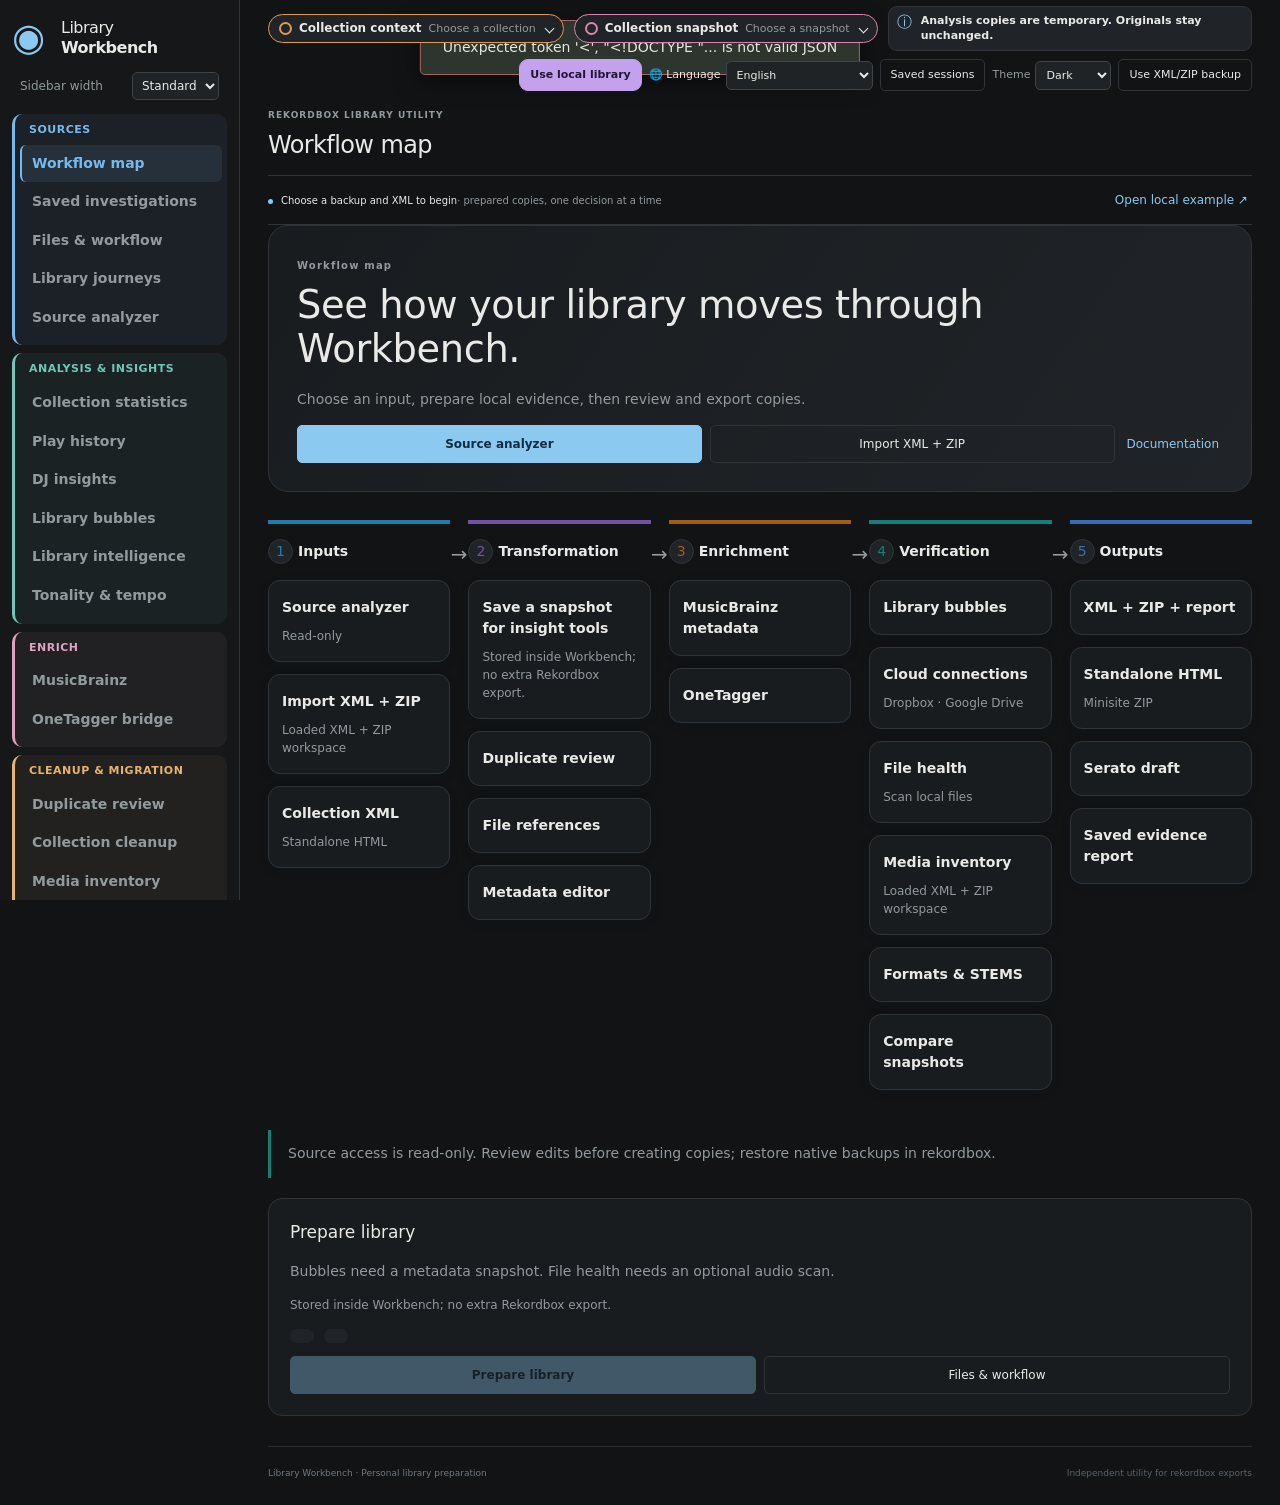
==== commit bbb0ccaa: "Merge beat-grid and Hot Cue Bank protections into the cleanup release" ====
--- a/static/index.html
+++ b/static/index.html
@@ -11,6 +11,7 @@
 <link href="/static/readability.css" rel="stylesheet"/>
 <link href="/static/insights.css" rel="stylesheet"/><link href="/static/track-details.css" rel="stylesheet"/>
 <script src="/api/i18n.js"></script><script src="/static/i18n.js"></script><link href="/static/i18n.css" rel="stylesheet"/><link href="/static/workflow-map.css" rel="stylesheet"/><link href="/static/workspace-layout.css" rel="stylesheet"/><link href="/static/review-readability.css" rel="stylesheet"/><link href="/static/journeys.css" rel="stylesheet"/><link href="/static/sharing.css" rel="stylesheet"/><link href="/static/feature-entry.css" rel="stylesheet"/><link href="/static/navigation-colours.css" rel="stylesheet"/><link rel="stylesheet" href="/static/collection-views.css"/><link href="/static/language-layout.css" rel="stylesheet"/><link href="/static/header-information.css" rel="stylesheet"/><link href="/static/result-sorting.css" rel="stylesheet"/><link rel="stylesheet" href="/static/audio-paths.css"/><link href="/static/bubble-navigation.css" rel="stylesheet"/><link href="/static/cloud-file-health.css" rel="stylesheet"/><link href="/static/cloud-analysis.css" rel="stylesheet"/><link href="/static/display-preferences.css" rel="stylesheet"/><link href="/static/collection-navigation.css" rel="stylesheet"/><link href="/static/dropbox.css" rel="stylesheet"/><link href="/static/cloud-setup.css" rel="stylesheet"/><link href="/static/media-inventory.css" rel="stylesheet"/><link href="/static/inline-rating.css" rel="stylesheet"/>
+<link href="/static/collection-cleanup.css" rel="stylesheet"/>
 </head>
 <body>
 <aside class="sidebar">
@@ -34,6 +35,7 @@
 <section class="nav-group" data-nav-section="enrich"><h2 class="nav-group-title" data-i18n="Enrich">Enrich</h2><button class="nav" data-view="musicbrainz" data-i18n="MusicBrainz">MusicBrainz</button><button class="nav" data-view="onetagger" data-i18n="OneTagger bridge">OneTagger bridge</button></section>
 <section class="nav-group" data-nav-section="cleanup"><h2 class="nav-group-title" data-i18n="Cleanup &amp; migration">Cleanup &amp; migration</h2>
 <button class="nav" data-view="review"><span data-i18n="Duplicate review"> Duplicate review</span></button>
+<button class="nav" data-view="collection-cleanup" data-i18n="Collection cleanup">Collection cleanup</button>
 <button class="nav" data-view="inventory"><span data-i18n="Media inventory"> Media inventory</span></button>
 <button class="nav" data-view="file-health"><span data-i18n="File health">File health</span></button>
 <button class="nav" data-view="reference"><span data-i18n="File references"> File references</span></button>
@@ -102,6 +104,7 @@
 </section>
 <section class="view" hidden="" id="view-review">
 <div class="section-heading"><div><h2><span data-i18n="Duplicate review">Duplicate review </span><span class="subtle" id="pair-count"></span></h2><p data-i18n="Match the recording. Preserve the preparation.">Match the recording. Preserve the preparation.</p></div><div class="policy-control"><label data-i18n="After cues, prefer" for="policy">After cues, prefer</label><select id="policy"><option data-i18n="Newest added" value="newest">Newest added</option><option data-i18n="Last played" value="last_played">Last played</option><option data-i18n="Highest play count" value="play_count">Highest play count</option></select></div></div>
+<button class="text-button" type="button" data-cleanup-from="review" data-i18n="Collection cleanup">Collection cleanup</button>
 <p class="subtle" id="review-scope"><span data-i18n="All track lengths · change the range in Collection statistics">All track lengths · change the range in Collection statistics</span></p><div class="rule-note"><span>✦</span><div data-i18n="{slot0} A sibling with cues beyond automatic labels takes priority. Dates and usage break ties. {slot1}"><strong data-i18n="Cues guide the keeper.">Cues guide the keeper.</strong> A sibling with cues beyond automatic labels takes priority. Dates and usage break ties. <span class="subtle" data-i18n="Cue origin is inferred from saved labels.">Cue origin is inferred from saved labels.</span></div></div>
 <details class="evidence-panel"><summary data-i18n="Metadata and media filters">Metadata and media filters</summary><div class="advanced-filters">
 <label><span data-i18n="Album">Album</span><input id="filter-album" placeholder="Contains" data-i18n-placeholder="Contains"/></label><label><span data-i18n="Artist / author">Artist / author</span><input id="filter-artist" placeholder="Contains" data-i18n-placeholder="Contains"/></label>
@@ -183,8 +186,49 @@
 </section>
 <section class="view" hidden="" id="view-journeys"><div id="guided-journeys"></div></section>
 <section class="view" hidden="" id="view-investigations"><div class="section-heading"><h2 data-i18n="Saved investigations">Saved investigations</h2></div><div id="investigations-content"></div></section>
+<section class="view" hidden id="view-collection-cleanup">
+  <div class="section-heading"><p data-i18n="Review references by drive before creating a cleaned snapshot. Audio files and the original collection stay in place.">Review references by drive before creating a cleaned snapshot. Audio files and the original collection stay in place.</p></div>
+  <article class="wide-card">
+    <div class="file-health-controls"><label><span data-i18n="Source">Source</span><select id="cc-source"></select></label>
+      <button class="button" id="cc-scan" disabled data-i18n="Scan references">Scan references</button></div>
+    <label id="cc-compare-label" class="cc-check" hidden><input id="cc-compare" type="checkbox"><span data-i18n="My Music folder is always available offline and outside all sync services. Compare complete files of matching size (up to 8 GiB).">My Music folder is always available offline and outside all sync services. Compare complete files of matching size (up to 8 GiB).</span></label>
+    <p id="cc-host-note" class="cc-note" hidden data-i18n="Review only on this host. Open Workbench on the original Windows or macOS computer to create a cleaned snapshot.">Review only on this host. Open Workbench on the original Windows or macOS computer to create a cleaned snapshot.</p>
+    <div id="cc-save-hint" hidden><p data-i18n="Save this source as a snapshot and scan it again to prepare a copy.">Save this source as a snapshot and scan it again to prepare a copy.</p><button class="button secondary small" id="cc-save" data-i18n="Save snapshot">Save snapshot</button></div>
+    <label id="cc-report-label" class="cc-report-select" hidden><span data-i18n="Saved report">Saved report</span><select id="cc-report"></select></label>
+    <p role="status" id="cc-message" class="subtle"></p>
+  </article>
+  <article class="wide-card" id="cc-results" hidden>
+    <div class="section-heading"><h2 data-i18n="File references">File references</h2><span id="cc-time" class="subtle"></span></div>
+    <p id="cc-gates" class="cc-note" hidden></p>
+    <button class="button secondary small" id="cc-parent" hidden data-i18n="Open original snapshot">Open original snapshot</button>
+    <div id="cc-counts" class="cc-counts"></div>
+    <div id="cc-drives" class="native-table"></div>
+    <details id="cc-evidence" class="evidence-panel"><summary data-i18n="Protection reasons">Protection reasons</summary><dl id="cc-reasons"></dl><button type="button" class="text-button" data-help-doc="collection-cleanup" data-i18n="Documentation">Documentation</button></details>
+    <p id="cc-signals" class="subtle" hidden></p>
+    <p id="cc-hash" class="subtle" hidden></p>
+    <form id="cc-filters" class="file-health-controls">
+      <label><span data-i18n="Drive or volume">Drive or volume</span><select id="cc-volume"></select></label>
+      <label><span data-i18n="File status">File status</span><select id="cc-status"></select></label>
+      <label><span data-i18n="Filter">Filter</span><select id="cc-candidate"></select></label>
+      <label><span data-i18n="Search">Search</span><input id="cc-search" autocomplete="off" maxlength="200"></label>
+      <button class="button secondary" data-i18n="Apply filters">Apply filters</button>
+    </form>
+    <div id="cc-rows" class="native-table"></div>
+    <div class="lab-actions"><button class="button secondary small" id="cc-prev" data-i18n="Previous" disabled>Previous</button><span id="cc-page" aria-live="polite"></span><button class="button secondary small" id="cc-next" data-i18n="Next" disabled>Next</button></div>
+    <div id="cc-selection" class="lab-actions" hidden><span id="cc-selected" aria-live="polite"></span><button class="button secondary small" id="cc-clear" disabled data-i18n="Clear selection">Clear selection</button><button class="button" id="cc-review" data-i18n="Review selected references" disabled>Review selected references</button></div>
+  </article>
+  <article id="cc-output" class="wide-card" hidden><h2 data-i18n="Saved snapshot">Saved snapshot</h2><p id="cc-saved-name"></p><div class="lab-actions"><button class="button" id="cc-open-copy" data-i18n="Open cleaned snapshot">Open cleaned snapshot</button><button class="button secondary" id="cc-open-source" data-i18n="Open original snapshot">Open original snapshot</button></div></article>
+</section>
+<dialog id="cc-confirm-dialog" aria-labelledby="cc-confirm-title"><form id="cc-confirm-form">
+  <h2 id="cc-confirm-title" data-i18n="Create a cleaned snapshot">Create a cleaned snapshot</h2>
+  <p id="cc-confirm-source"></p><p id="cc-preview-counts"></p><ol id="cc-preview-rows"></ol>
+  <label class="cc-check"><input id="cc-original" type="checkbox"><span data-i18n="This is the computer used to import these tracks.">This is the computer used to import these tracks.</span></label>
+  <label class="cc-check"><input id="cc-local" type="checkbox"><span data-i18n="I checked that these paths are in my always-local Music folder outside all sync services.">I checked that these paths are in my always-local Music folder outside all sync services.</span></label>
+  <label><span id="cc-phrase-label"></span><input id="cc-phrase" autocomplete="off" autocapitalize="off" spellcheck="false" dir="ltr"></label>
+  <div class="lab-actions"><button class="button secondary" type="button" id="cc-cancel" data-i18n="Cancel">Cancel</button><button class="button" id="cc-apply" type="submit" disabled data-i18n="Create a cleaned snapshot">Create a cleaned snapshot</button></div>
+</form></dialog>
 <section class="view" hidden="" id="view-file-health">
-  <div class="section-heading"><div><span class="eyebrow" data-i18n="Cleanup & migration">Cleanup &amp; migration</span><h2 data-i18n="File health">File health</h2><p data-i18n="Explore file reachability across a saved library. Scan explicitly; nothing is deleted or changed.">Explore file reachability across a saved library. Scan explicitly; nothing is deleted or changed.</p></div></div>
+  <div class="section-heading"><div><span class="eyebrow" data-i18n="Cleanup & migration">Cleanup &amp; migration</span><h2 data-i18n="File health">File health</h2><p data-i18n="Explore file reachability across a saved library. Scan explicitly; nothing is deleted or changed.">Explore file reachability across a saved library. Scan explicitly; nothing is deleted or changed.</p></div><button class="button secondary small" type="button" data-cleanup-from="file-health" data-i18n="Collection cleanup">Collection cleanup</button></div>
   <article class="wide-card"><div class="file-health-controls">
     <label><span data-i18n="Source snapshot">Source snapshot</span><select id="file-health-source"></select></label>
     <label><span data-i18n="Cloud location">Cloud location</span><select id="file-health-provider"><option value="all" data-i18n="All locations">All locations</option><option value="dropbox">Dropbox</option><option value="google_drive">Google Drive</option><option value="other" data-i18n="No cloud match">No cloud match</option><option value="unknown" data-i18n="Not classified">Not classified</option></select></label>
@@ -402,6 +446,7 @@
 <script src="/static/workspace-maintenance.js"></script>
 <script src="/static/collection-views.js"></script>
 <script src="/static/file-health.js"></script>
+<script src="/static/collection-cleanup.js"></script>
 <script src="/static/media-inventory.js"></script>
 <script src="/static/path-display.js"></script>
 <script src="/static/onetagger.js"></script>
--- a/static/collection-cleanup.css
+++ b/static/collection-cleanup.css
@@ -0,0 +1,22 @@
+#view-collection-cleanup .wide-card + .wide-card { margin-block-start: 16px; }
+.cc-check { display: flex; align-items: baseline; gap: 9px; margin-block: 12px; }
+.cc-check input { flex: none; }
+.cc-note { padding: 10px 14px; border-inline-start: 3px solid var(--accent); background: var(--panel2); border-radius: 6px; }
+.cc-counts { display: grid; grid-template-columns: repeat(auto-fit, minmax(125px, 1fr)); gap: 8px; margin-block: 12px 16px; }
+.cc-counts div { padding: 10px 12px; border: 1px solid var(--line); border-radius: 9px; background: var(--panel2); }
+.cc-counts strong { display: block; font-size: 1.3rem; }
+#cc-reasons { display: grid; grid-template-columns: 1fr auto; gap: 5px 12px; }
+#cc-reasons dd { margin: 0; }
+#cc-filters { margin-block: 16px 10px; }
+#cc-rows { min-height: 4rem; }
+#cc-rows table, #cc-drives table { width: 100%; }
+#cc-rows th, #cc-drives th { text-align: start; }
+#cc-rows code, #cc-preview-rows code { display: block; overflow-wrap: anywhere; white-space: normal; unicode-bidi: plaintext; }
+#cc-rows td { vertical-align: top; }
+.cc-finding { display: block; width: max-content; max-width: 100%; padding: 2px 8px; margin-block-end: 4px; border: 1px solid var(--line); border-radius: 999px; font-size: .88em; }
+#cc-rows .cc-keeper { display: block; margin-block-start: 6px; }
+#cc-confirm-dialog { width: min(680px, calc(100% - 30px)); max-height: 90vh; overflow-y: auto; }
+#cc-preview-rows { padding-inline-start: 24px; }
+#cc-preview-rows li { border-bottom: 1px solid var(--line); padding-block: 8px; }
+#cc-phrase { display: block; margin-top: 6px; }
+#cc-message:empty { display: none; }
